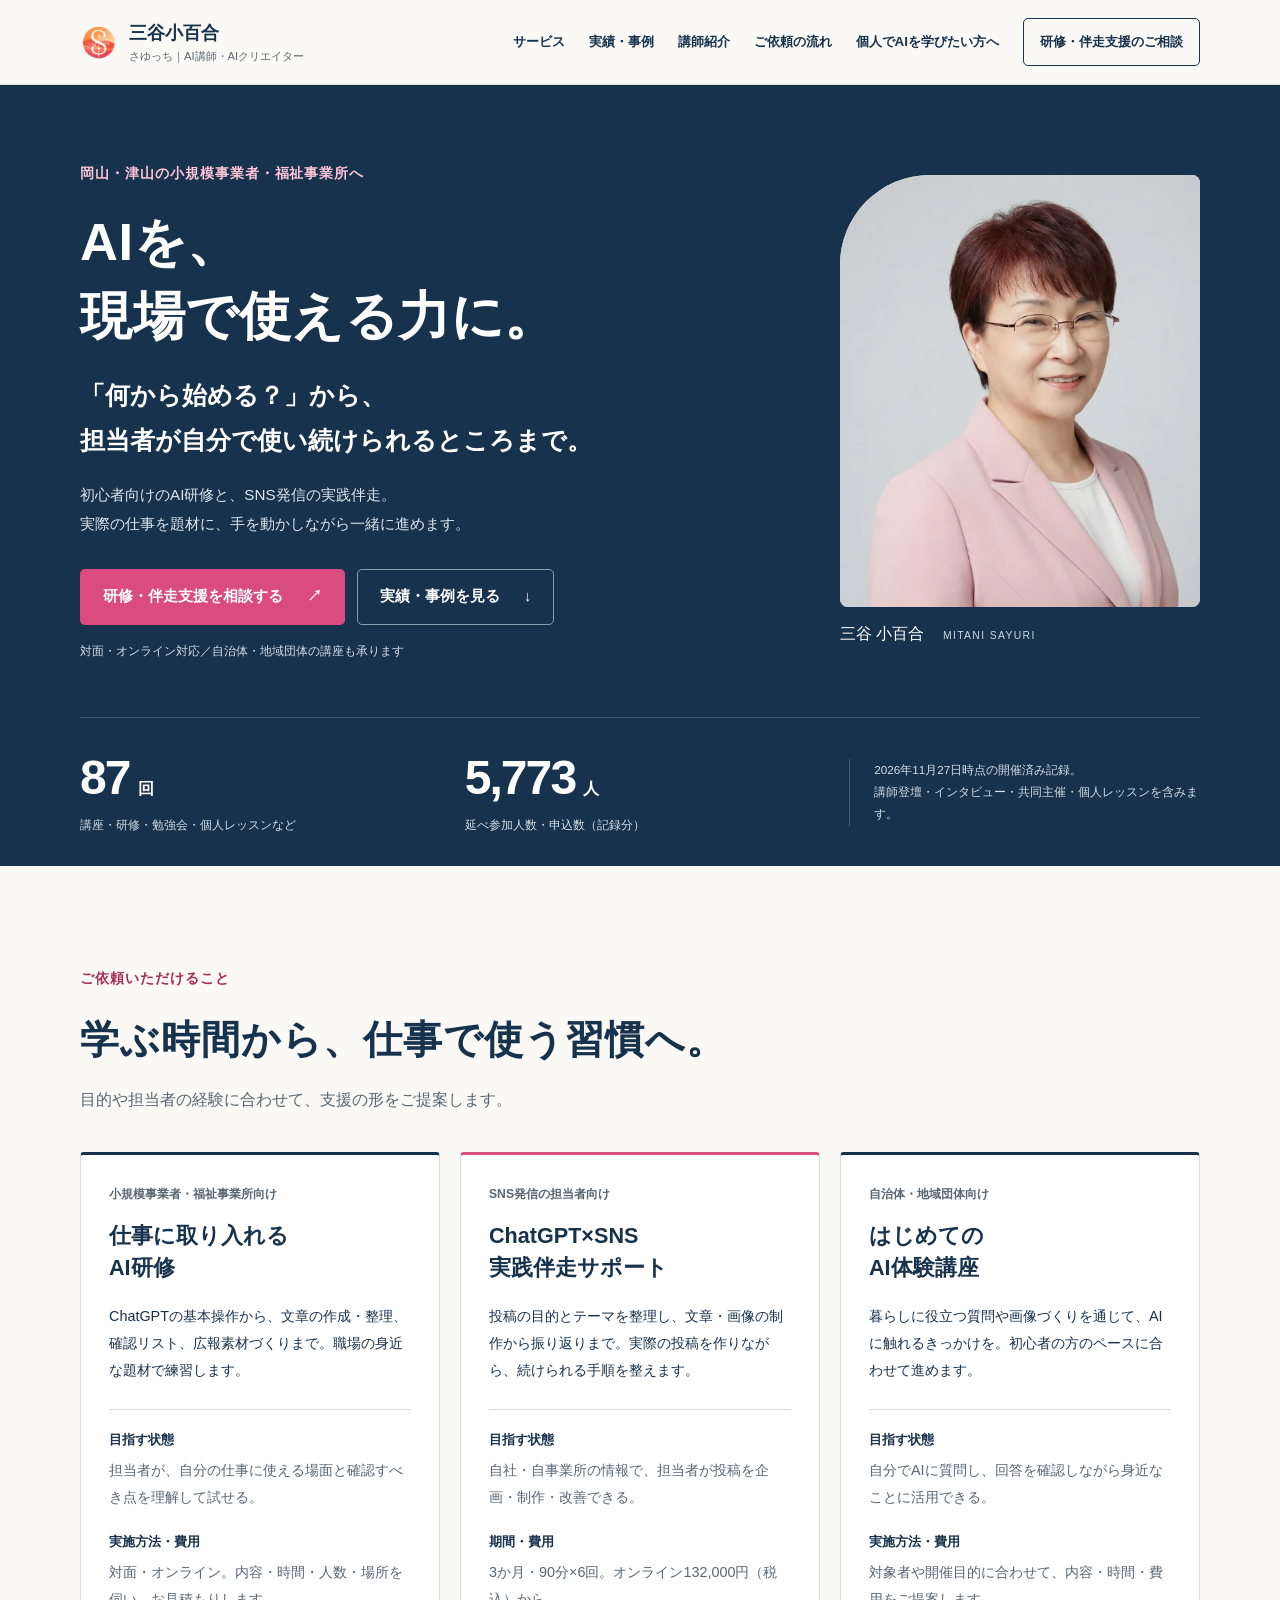
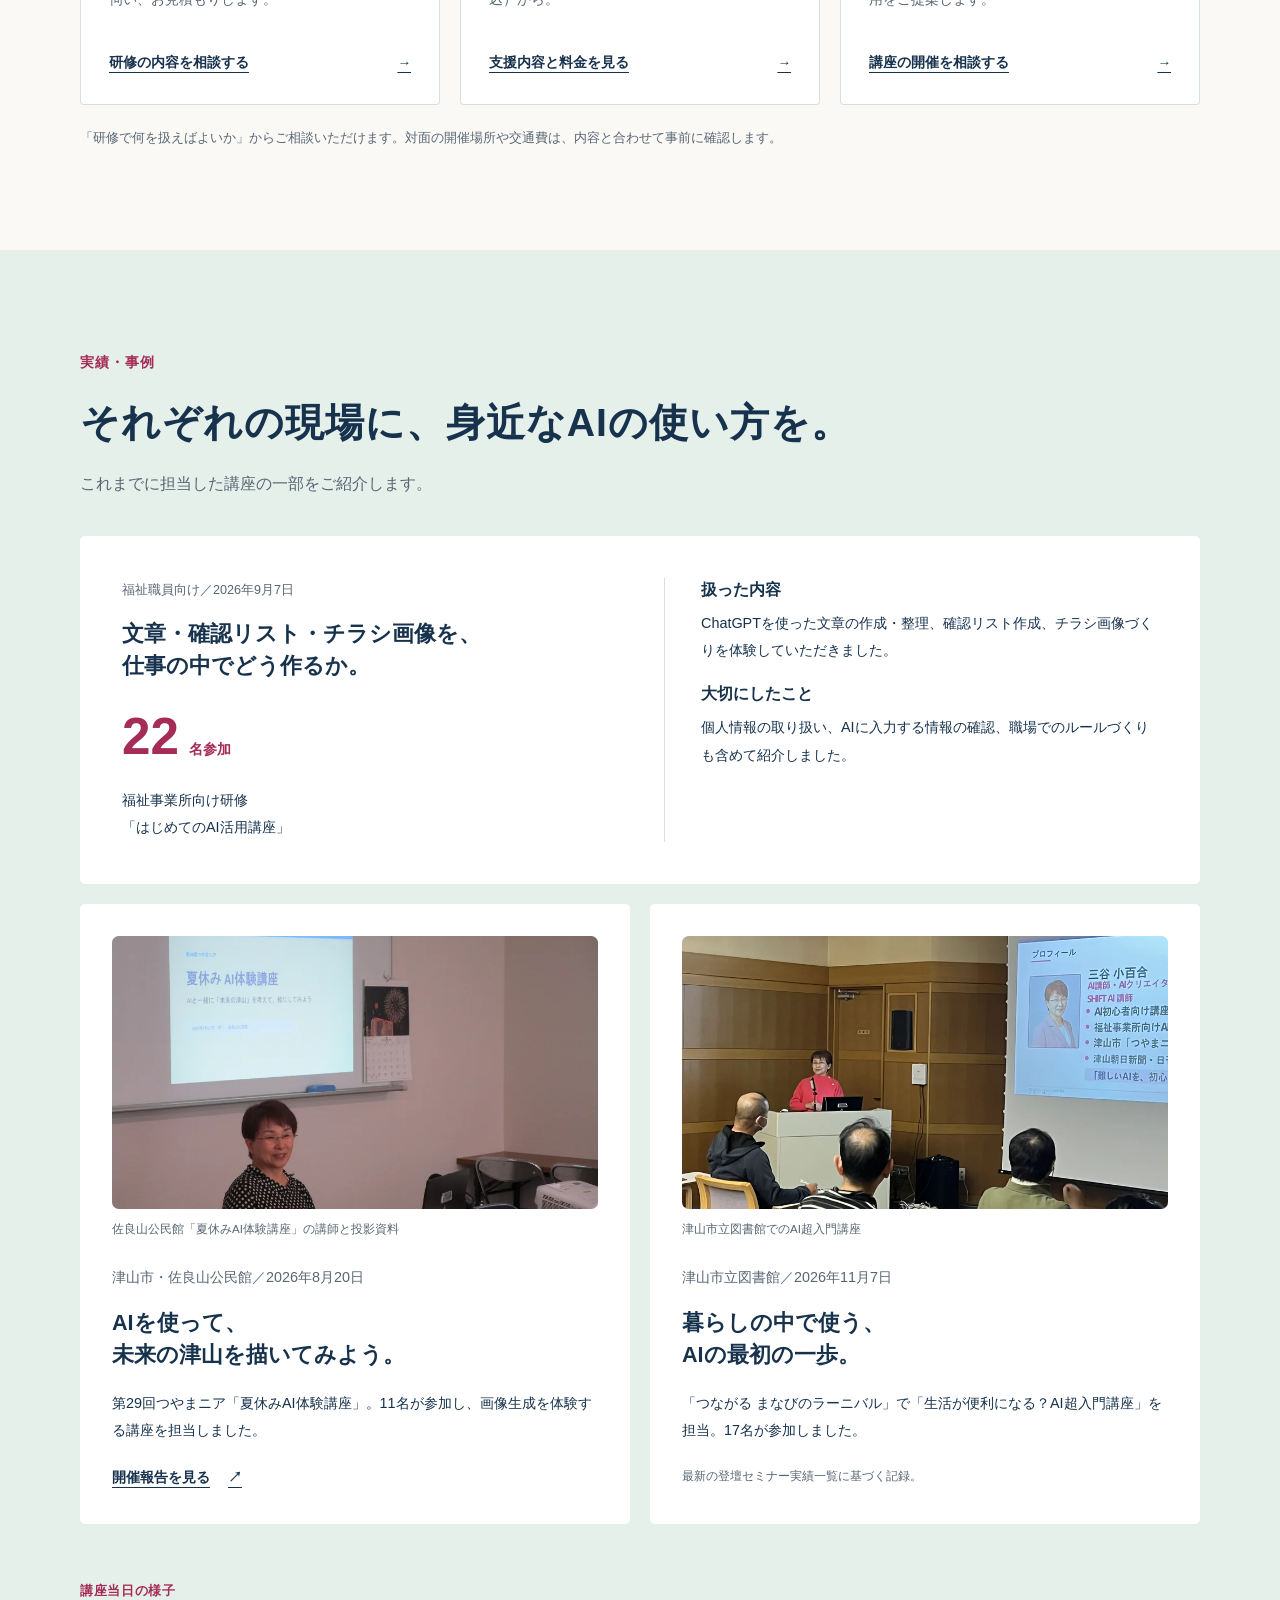
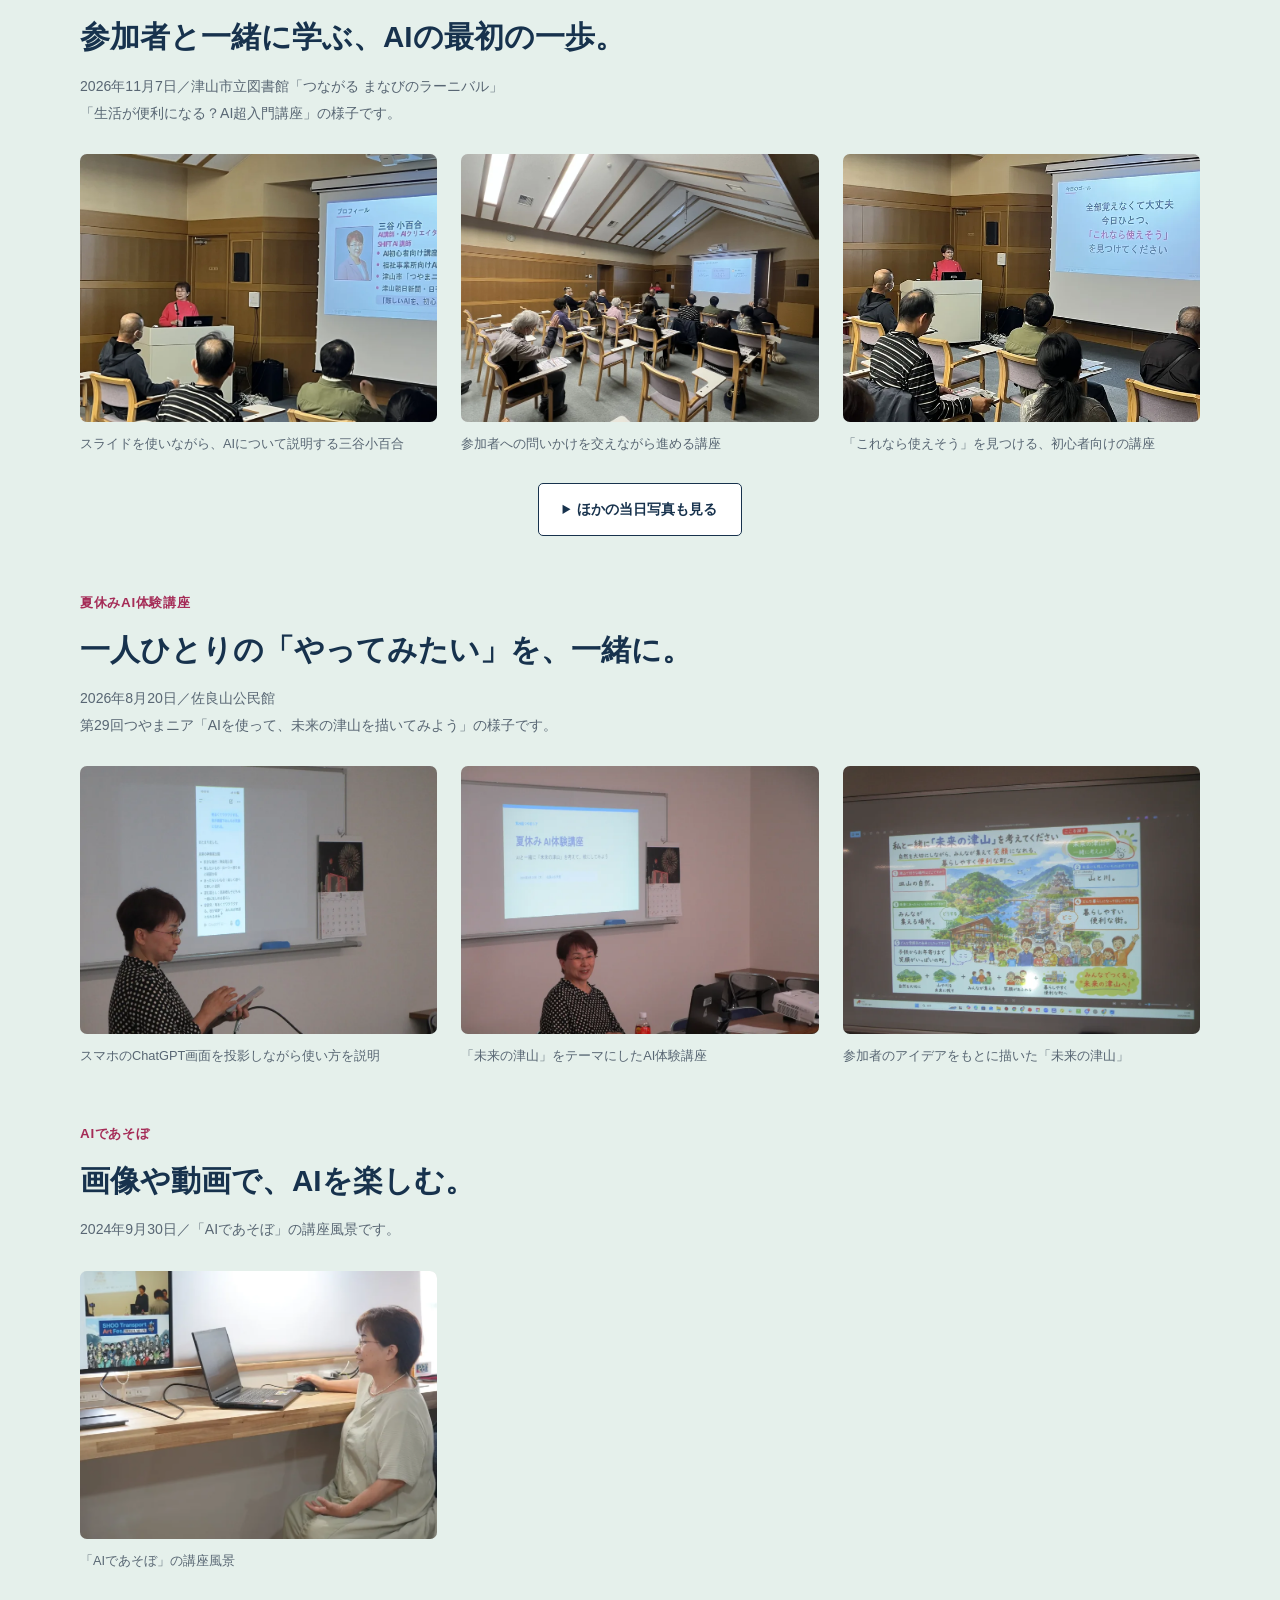
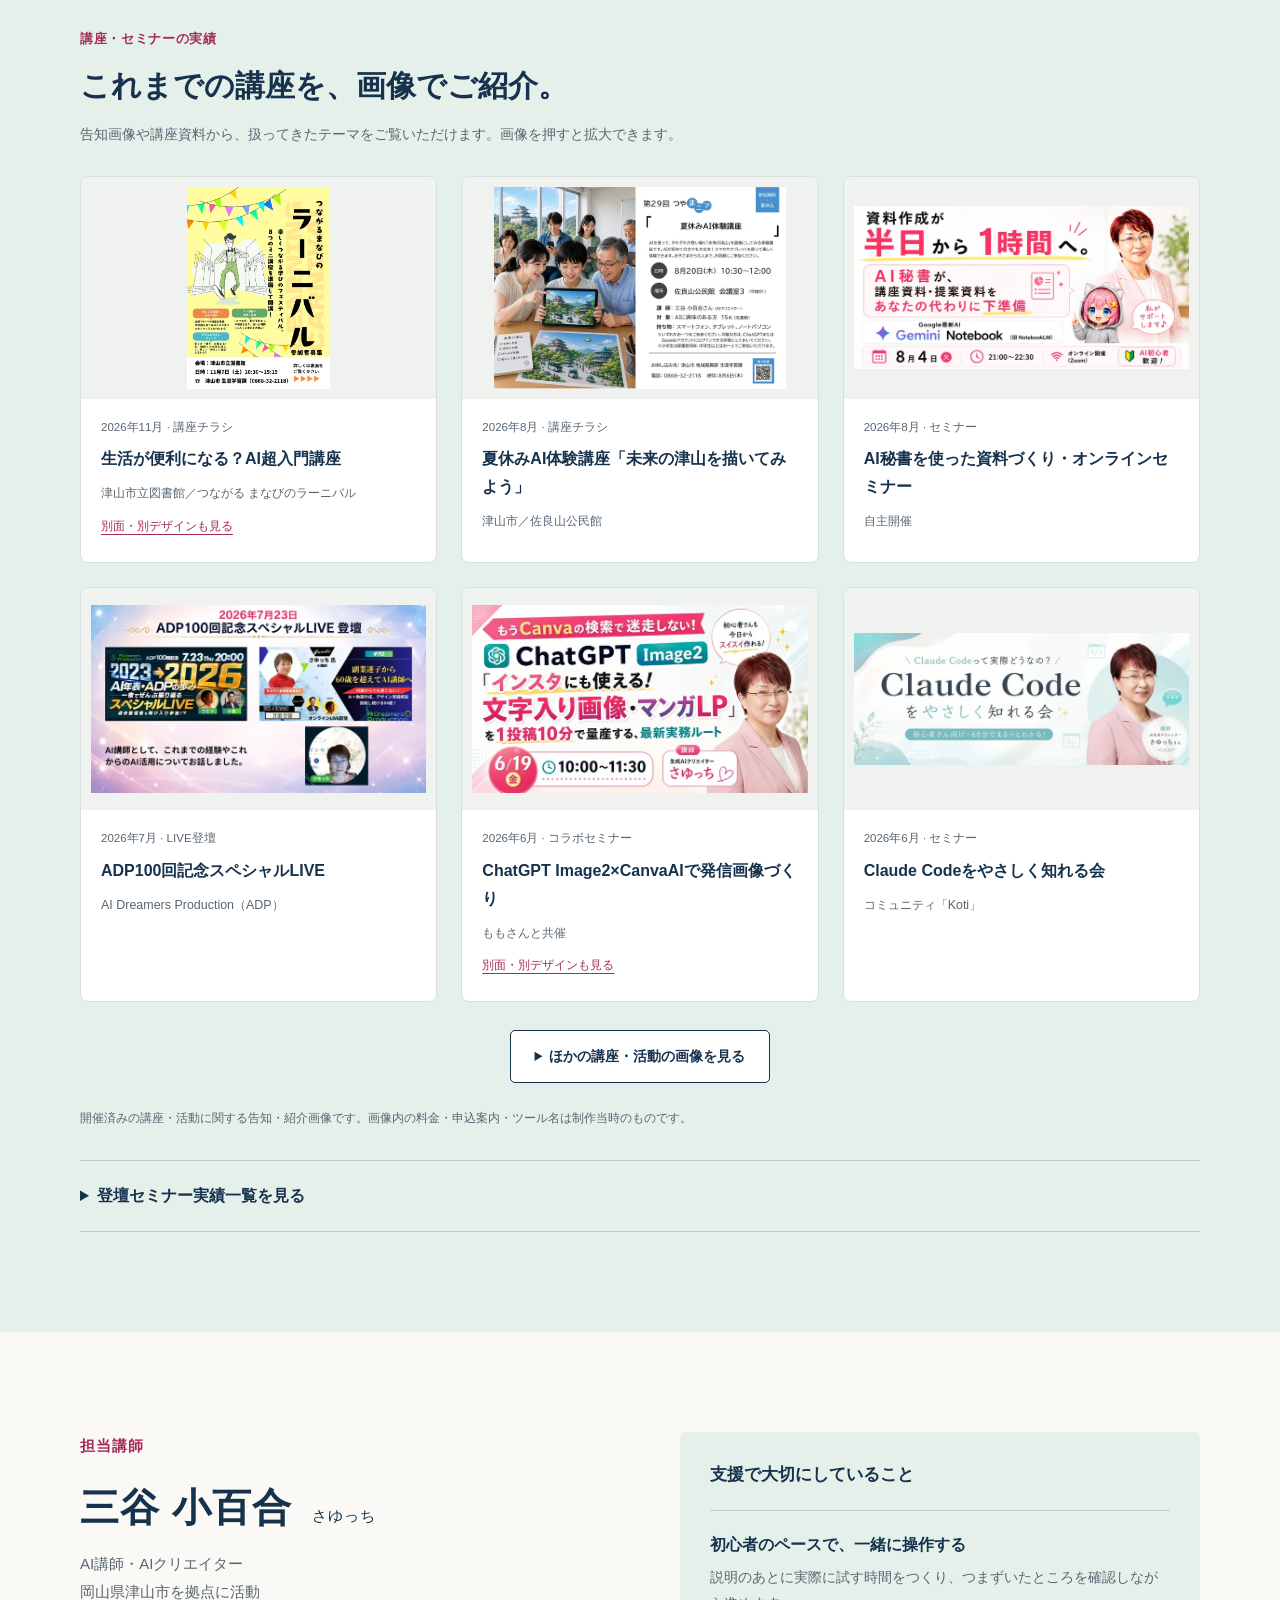
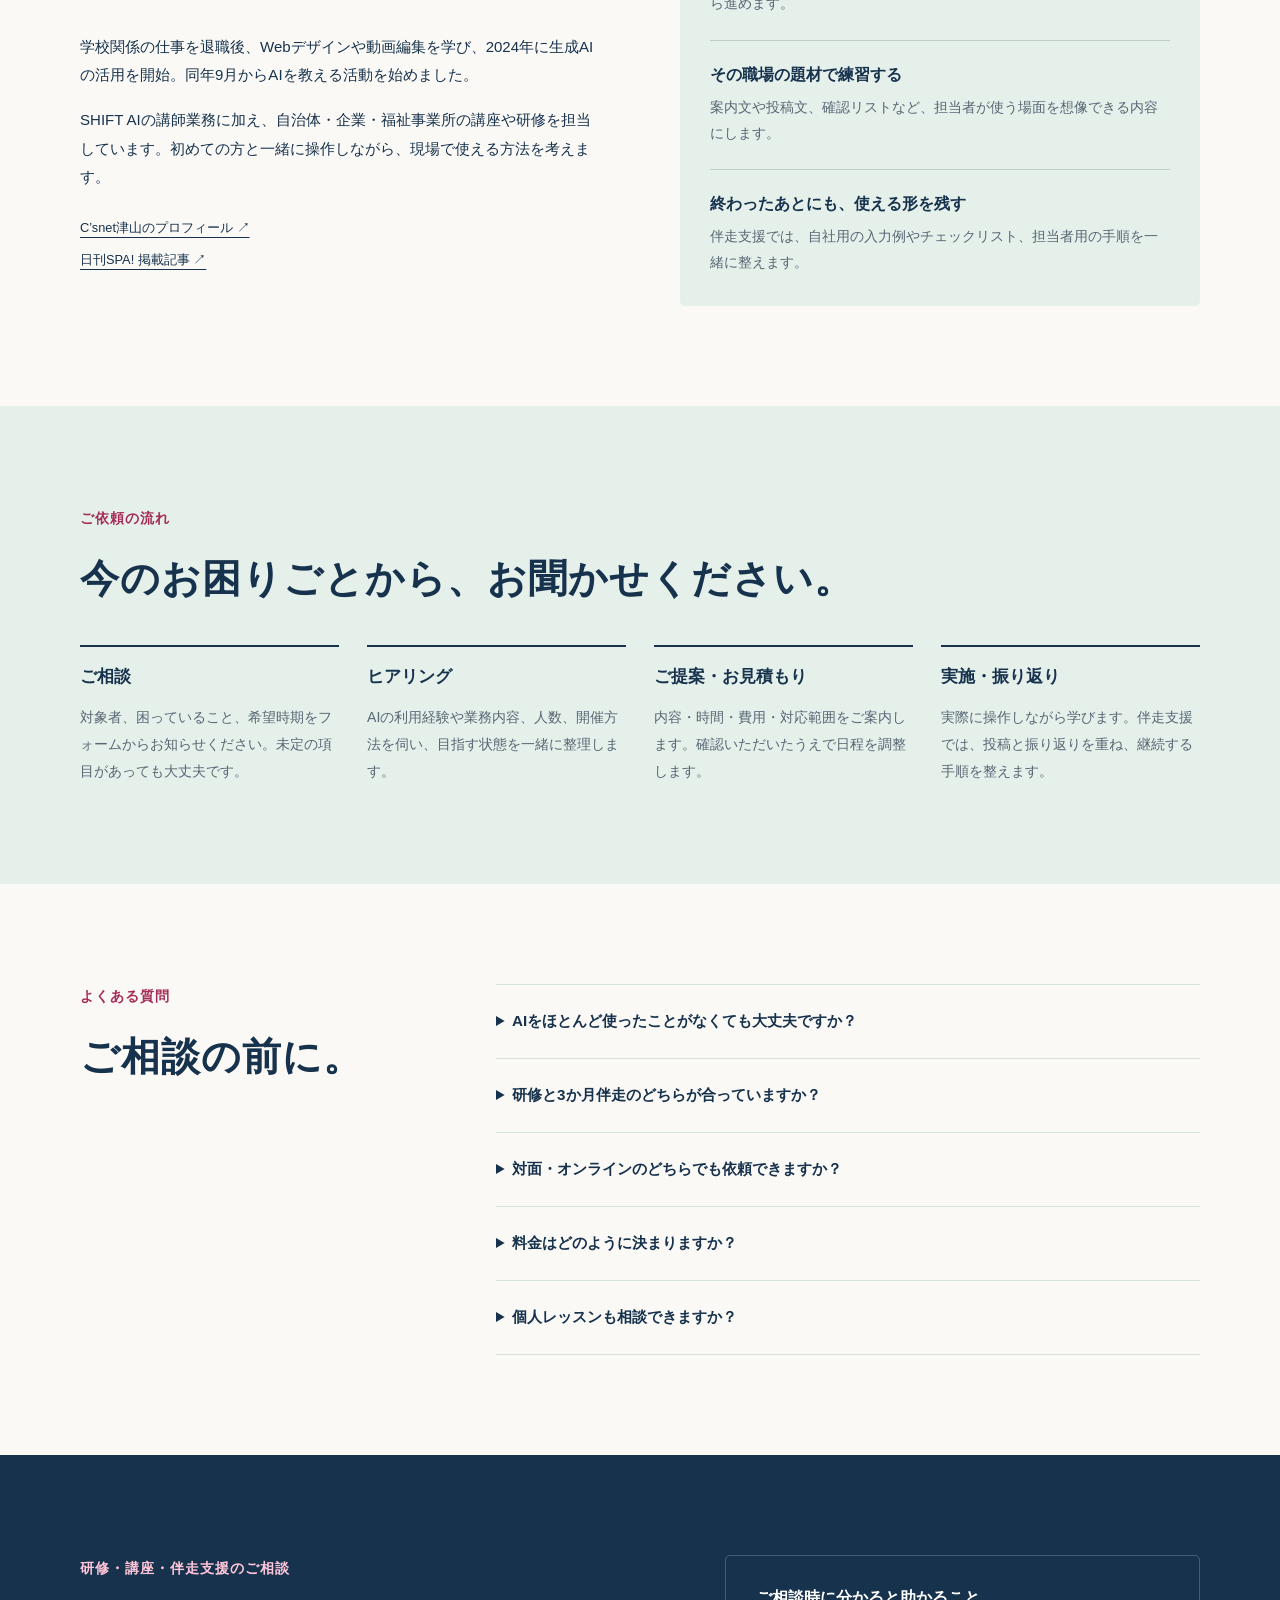
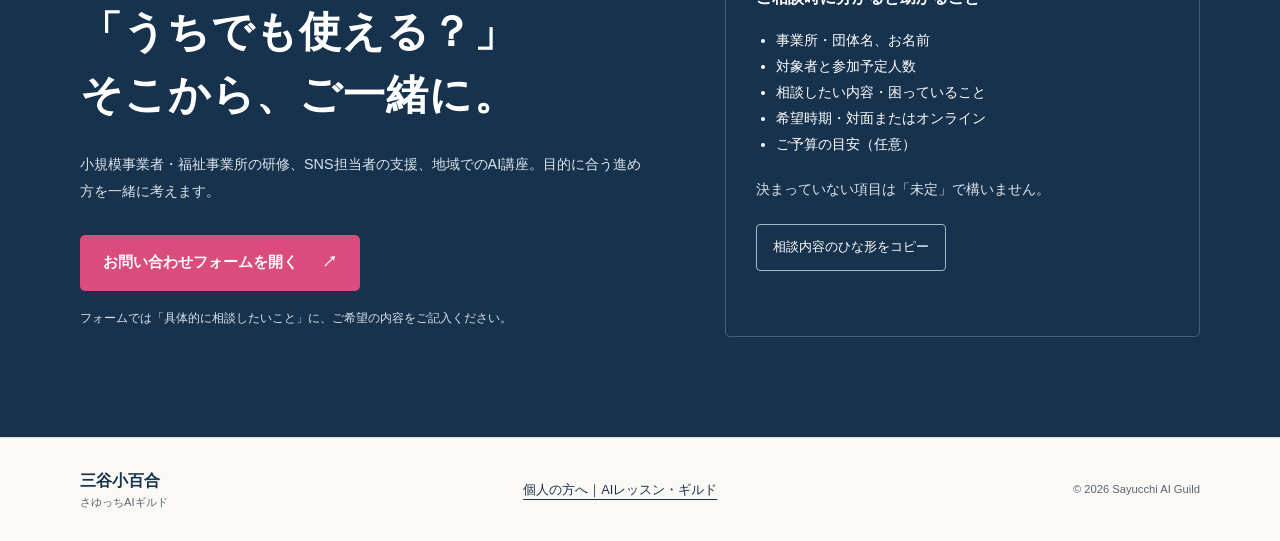
==== index.html @ ab046ddf "講座ギャラリーをスマホ画面の投影写真に差し替え" ====
<!doctype html>
<html lang="ja">
<head>
  <meta charset="utf-8">
  <meta name="viewport" content="width=device-width, initial-scale=1">
  <title>岡山・津山のAI研修・SNS伴走支援｜三谷小百合（さゆっち）</title>
  <meta name="description" content="小規模事業者・福祉事業所のAI活用を、初心者向け研修とSNS実践伴走でサポート。岡山県津山市のAI講師・三谷小百合。自治体・地域団体の講座もご相談ください。対面・オンライン対応。">
  <link rel="canonical" href="https://mitani-art.github.io/guild-lp/">
  <meta property="og:type" content="website">
  <meta property="og:locale" content="ja_JP">
  <meta property="og:title" content="AIを、現場で使える力に。｜三谷小百合">
  <meta property="og:description" content="岡山・津山から、小規模事業者・福祉事業所のAI研修とSNS実践伴走をサポート。">
  <meta property="og:url" content="https://mitani-art.github.io/guild-lp/">
  <meta property="og:image" content="https://i.postimg.cc/ZR9Zbpkw/2025_12_20_プロフィール写真.png">
  <link rel="icon" href="./assets/logo.webp">
  <link rel="stylesheet" href="./home.css">
  <script src="./home.js" defer></script>
  <link rel="stylesheet" href="./seminar-gallery.css">
  <script src="./seminar-gallery.js" defer></script>
</head>
<body>
<a class="skip-link" href="#main">本文へ移動</a>
<header class="site-header"><div class="wrap header-inner">
  <a class="brand" href="#top"><img src="./assets/logo.webp" width="38" height="38" alt=""><span>三谷小百合<small>さゆっち｜AI講師・AIクリエイター</small></span></a>
  <nav class="desktop-nav" aria-label="メインナビゲーション"><a href="#services">サービス</a><a href="#cases">実績・事例</a><a href="#profile">講師紹介</a><a href="#flow">ご依頼の流れ</a><a href="./personal/index.html">個人でAIを学びたい方へ</a><a class="nav-contact" href="#contact">研修・伴走支援のご相談</a></nav>
  <details class="mobile-nav"><summary>メニュー</summary><nav aria-label="モバイルナビゲーション"><a href="#services">サービス</a><a href="#cases">実績・事例</a><a href="#profile">講師紹介</a><a href="#flow">ご依頼の流れ</a><a href="#contact">研修・伴走支援のご相談</a><a href="./personal/index.html">個人でAIを学びたい方へ</a></nav></details>
</div></header>
<main id="main">
<section class="hero" id="top"><div class="wrap hero-grid">
  <div class="hero-copy"><p class="eyebrow">岡山・津山の小規模事業者・福祉事業所へ</p><h1>AIを、<br>現場で使える力に。</h1><p class="hero-lead">「何から始める？」から、<br>担当者が自分で使い続けられるところまで。</p><p class="hero-description">初心者向けのAI研修と、SNS発信の実践伴走。<br class="desktop-break">実際の仕事を題材に、手を動かしながら一緒に進めます。</p><div class="hero-actions"><a class="button primary" href="#contact">研修・伴走支援を相談する <span aria-hidden="true">↗</span></a><a class="button outline" href="#cases">実績・事例を見る <span aria-hidden="true">↓</span></a></div><p class="hero-location">対面・オンライン対応／自治体・地域団体の講座も承ります</p></div>
  <figure class="hero-portrait"><img src="./assets/sayucchi-profile.webp" width="500" height="600" fetchpriority="high" alt="AI講師・三谷小百合（さゆっち）のプロフィール写真"><figcaption>三谷 小百合 <span>MITANI SAYURI</span></figcaption></figure>
</div><div class="wrap evidence"><div><strong>87<span>回</span></strong><p>講座・研修・勉強会・個人レッスンなど</p></div><div><strong>5,773<span>人</span></strong><p>延べ参加人数・申込数（記録分）</p></div><p class="evidence-note">2026年11月27日時点の開催済み記録。<br>講師登壇・インタビュー・共同主催・個人レッスンを含みます。</p></div></section>

<section class="section" id="services"><div class="wrap"><div class="section-heading"><p class="eyebrow">ご依頼いただけること</p><h2>学ぶ時間から、<br class="mobile-break">仕事で使う習慣へ。</h2><p>目的や担当者の経験に合わせて、支援の形をご提案します。</p></div><div class="service-grid">
  <article class="service"><p class="service-audience">小規模事業者・福祉事業所向け</p><h3>仕事に取り入れる<br>AI研修</h3><p>ChatGPTの基本操作から、文章の作成・整理、確認リスト、広報素材づくりまで。職場の身近な題材で練習します。</p><dl><dt>目指す状態</dt><dd>担当者が、自分の仕事に使える場面と確認すべき点を理解して試せる。</dd><dt>実施方法・費用</dt><dd>対面・オンライン。内容・時間・人数・場所を伺い、お見積もりします。</dd></dl><a class="text-link" href="#contact">研修の内容を相談する <span aria-hidden="true">→</span></a></article>
  <article class="service featured"><p class="service-audience">SNS発信の担当者向け</p><h3>ChatGPT×SNS<br>実践伴走サポート</h3><p>投稿の目的とテーマを整理し、文章・画像の制作から振り返りまで。実際の投稿を作りながら、続けられる手順を整えます。</p><dl><dt>目指す状態</dt><dd>自社・自事業所の情報で、担当者が投稿を企画・制作・改善できる。</dd><dt>期間・費用</dt><dd>3か月・90分×6回。オンライン132,000円（税込）から。</dd></dl><a class="text-link" href="./business/index.html">支援内容と料金を見る <span aria-hidden="true">→</span></a></article>
  <article class="service"><p class="service-audience">自治体・地域団体向け</p><h3>はじめての<br>AI体験講座</h3><p>暮らしに役立つ質問や画像づくりを通じて、AIに触れるきっかけを。初心者の方のペースに合わせて進めます。</p><dl><dt>目指す状態</dt><dd>自分でAIに質問し、回答を確認しながら身近なことに活用できる。</dd><dt>実施方法・費用</dt><dd>対象者や開催目的に合わせて、内容・時間・費用をご提案します。</dd></dl><a class="text-link" href="#contact">講座の開催を相談する <span aria-hidden="true">→</span></a></article>
</div><p class="service-note">「研修で何を扱えばよいか」からご相談いただけます。対面の開催場所や交通費は、内容と合わせて事前に確認します。</p></div></section>

<section class="section tinted" id="cases"><div class="wrap"><div class="section-heading"><p class="eyebrow">実績・事例</p><h2>それぞれの現場に、<br class="mobile-break">身近なAIの使い方を。</h2><p>これまでに担当した講座の一部をご紹介します。</p></div>
  <article class="case case-main"><div class="case-title"><p class="case-meta">福祉職員向け／2026年9月7日</p><h3>文章・確認リスト・チラシ画像を、<br>仕事の中でどう作るか。</h3><p class="case-number">22<span>名参加</span></p><p>福祉事業所向け研修<br>「はじめてのAI活用講座」</p></div><div class="case-detail"><h4>扱った内容</h4><p>ChatGPTを使った文章の作成・整理、確認リスト作成、チラシ画像づくりを体験していただきました。</p><h4>大切にしたこと</h4><p>個人情報の取り扱い、AIに入力する情報の確認、職場でのルールづくりも含めて紹介しました。</p></div></article>
  <div class="case-grid"><article class="case"><figure class="event-photo"><a aria-label="夏休みAI体験講座の講師と投影資料の写真を拡大" class="event-photo-link" data-caption="2026年8月20日｜佐良山公民館「夏休みAI体験講座」の講師と投影資料" data-seminar-image="" href="./assets/events/20260820-8169.webp"><img alt="佐良山公民館「夏休みAI体験講座」の講師と投影資料" decoding="async" height="675" loading="lazy" src="./assets/events/20260820-8169-thumb.webp" width="900"/></a><figcaption>佐良山公民館「夏休みAI体験講座」の講師と投影資料</figcaption></figure><p class="case-meta">津山市・佐良山公民館／2026年8月20日</p><h3>AIを使って、<br/>未来の津山を描いてみよう。</h3><p>第29回つやまニア「夏休みAI体験講座」。11名が参加し、画像生成を体験する講座を担当しました。</p><a class="text-link" href="https://x.com/sayucchi35/status/2090363662162944113" rel="noopener noreferrer" target="_blank">開催報告を見る <span aria-hidden="true">↗</span></a></article><article class="case"><figure class="event-photo"><a aria-label="津山市立図書館でのAI超入門講座の写真を拡大" class="event-photo-link" data-caption="2026年11月7日｜津山市立図書館でのAI超入門講座" data-seminar-image="" href="./assets/events/20261107-8706.webp"><img alt="津山市立図書館でのAI超入門講座" decoding="async" height="675" loading="lazy" src="./assets/events/20261107-8706-thumb.webp" width="900"/></a><figcaption>津山市立図書館でのAI超入門講座</figcaption></figure><p class="case-meta">津山市立図書館／2026年11月7日</p><h3>暮らしの中で使う、<br/>AIの最初の一歩。</h3><p>「つながる まなびのラーニバル」で「生活が便利になる？AI超入門講座」を担当。17名が参加しました。</p><p class="case-source">最新の登壇セミナー実績一覧に基づく記録。</p></article></div>
  <section class="event-photos" id="event-photos" aria-labelledby="event-photos-title"><div class="seminar-heading"><p>講座当日の様子</p><h3 id="event-photos-title">参加者と一緒に学ぶ、AIの最初の一歩。</h3><p>2026年11月7日／津山市立図書館「つながる まなびのラーニバル」<br>「生活が便利になる？AI超入門講座」の様子です。</p></div><div class="event-photo-grid"><figure class="event-photo"><a class="event-photo-link" data-seminar-image href="./assets/events/20261107-8706.webp" data-caption="2026年11月7日｜スライドを使いながら、AIについて説明する三谷小百合" aria-label="スライドを使いながら、AIについて説明する三谷小百合の写真を拡大"><img src="./assets/events/20261107-8706-thumb.webp" width="900" height="675" alt="スライドを使いながら、AIについて説明する三谷小百合" loading="lazy" decoding="async"></a><figcaption>スライドを使いながら、AIについて説明する三谷小百合</figcaption></figure><figure class="event-photo"><a class="event-photo-link" data-seminar-image href="./assets/events/20261107-8708.webp" data-caption="2026年11月7日｜参加者への問いかけを交えながら進める講座" aria-label="参加者への問いかけを交えながら進める講座の写真を拡大"><img src="./assets/events/20261107-8708-thumb.webp" width="900" height="675" alt="参加者への問いかけを交えながら進める講座" loading="lazy" decoding="async"></a><figcaption>参加者への問いかけを交えながら進める講座</figcaption></figure><figure class="event-photo"><a class="event-photo-link" data-seminar-image href="./assets/events/20261107-8707.webp" data-caption="2026年11月7日｜「これなら使えそう」を見つける、初心者向けの講座" aria-label="「これなら使えそう」を見つける、初心者向けの講座の写真を拡大"><img src="./assets/events/20261107-8707-thumb.webp" width="675" height="900" alt="「これなら使えそう」を見つける、初心者向けの講座" loading="lazy" decoding="async"></a><figcaption>「これなら使えそう」を見つける、初心者向けの講座</figcaption></figure></div><details class="seminar-more event-photo-more"><summary>ほかの当日写真も見る</summary><div class="event-photo-grid"><figure class="event-photo"><a class="event-photo-link" data-seminar-image href="./assets/events/20261107-8705.webp" data-caption="2026年11月7日｜津山市立図書館での講座会場の様子" aria-label="津山市立図書館での講座会場の様子の写真を拡大"><img src="./assets/events/20261107-8705-thumb.webp" width="900" height="675" alt="津山市立図書館での講座会場の様子" loading="lazy" decoding="async"></a><figcaption>津山市立図書館での講座会場の様子</figcaption></figure><figure class="event-photo"><a class="event-photo-link" data-seminar-image href="./assets/events/20261107-8709.webp" data-caption="2026年11月7日｜AIに対する不安や個人情報の取り扱いを説明" aria-label="AIに対する不安や個人情報の取り扱いを説明の写真を拡大"><img src="./assets/events/20261107-8709-thumb.webp" width="675" height="900" alt="AIに対する不安や個人情報の取り扱いを説明" loading="lazy" decoding="async"></a><figcaption>AIに対する不安や個人情報の取り扱いを説明</figcaption></figure><figure class="event-photo"><a class="event-photo-link" data-seminar-image href="./assets/events/20261107-8710.webp" data-caption="2026年11月7日｜参加者と一緒に、AIの使い方と注意点を確認" aria-label="参加者と一緒に、AIの使い方と注意点を確認の写真を拡大"><img src="./assets/events/20261107-8710-thumb.webp" width="675" height="900" alt="参加者と一緒に、AIの使い方と注意点を確認" loading="lazy" decoding="async"></a><figcaption>参加者と一緒に、AIの使い方と注意点を確認</figcaption></figure></div></details></section>
<section class="event-photos" id="sarayama-photos" aria-labelledby="sarayama-photos-title"><div class="seminar-heading"><p>夏休みAI体験講座</p><h3 id="sarayama-photos-title">一人ひとりの「やってみたい」を、一緒に。</h3><p>2026年8月20日／佐良山公民館<br>第29回つやまニア「AIを使って、未来の津山を描いてみよう」の様子です。</p></div><div class="event-photo-grid"><figure class="event-photo"><a class="event-photo-link" data-seminar-image href="./assets/events/20260820-8184.webp" data-caption="2026年8月20日｜スマホのChatGPT画面を投影しながら使い方を説明" aria-label="スマホのChatGPT画面を投影しながら使い方を説明の写真を拡大"><img src="./assets/events/20260820-8184-thumb.webp" width="900" height="675" alt="スマホのChatGPT画面を投影しながら使い方を説明" loading="lazy" decoding="async"></a><figcaption>スマホのChatGPT画面を投影しながら使い方を説明</figcaption></figure><figure class="event-photo"><a class="event-photo-link" data-seminar-image href="./assets/events/20260820-8169.webp" data-caption="2026年8月20日｜「未来の津山」をテーマにしたAI体験講座" aria-label="「未来の津山」をテーマにしたAI体験講座の写真を拡大"><img src="./assets/events/20260820-8169-thumb.webp" width="900" height="675" alt="「未来の津山」をテーマにしたAI体験講座" loading="lazy" decoding="async"></a><figcaption>「未来の津山」をテーマにしたAI体験講座</figcaption></figure><figure class="event-photo"><a class="event-photo-link" data-seminar-image href="./assets/events/20260820-8215.webp" data-caption="2026年8月20日｜参加者のアイデアをもとに描いた「未来の津山」" aria-label="参加者のアイデアをもとに描いた「未来の津山」の写真を拡大"><img src="./assets/events/20260820-8215-thumb.webp" width="900" height="675" alt="参加者のアイデアをもとに描いた「未来の津山」" loading="lazy" decoding="async"></a><figcaption>参加者のアイデアをもとに描いた「未来の津山」</figcaption></figure></div></section>
<section class="event-photos" id="ai-asobo-photos" aria-labelledby="ai-asobo-title"><div class="seminar-heading"><p>AIであそぼ</p><h3 id="ai-asobo-title">画像や動画で、AIを楽しむ。</h3><p>2024年9月30日／「AIであそぼ」の講座風景です。</p></div><div class="event-photo-grid"><figure class="event-photo"><a class="event-photo-link" data-seminar-image href="./assets/events/20240930-ai-asobo.webp" data-caption="2024年9月30日｜AIであそぼ" aria-label="AIであそぼの写真を拡大"><img src="./assets/events/20240930-ai-asobo-thumb.webp" width="900" height="601" alt="パソコンとモニターを使って説明する「AIであそぼ」の講座風景" loading="lazy" decoding="async"></a><figcaption>「AIであそぼ」の講座風景</figcaption></figure></div></section>
<div class="seminar-archive" id="seminar-gallery"><div class="seminar-heading"><p>講座・セミナーの実績</p><h3>これまでの講座を、画像でご紹介。</h3><p>告知画像や講座資料から、扱ってきたテーマをご覧いただけます。画像を押すと拡大できます。</p></div><div class="seminar-grid"><article class="seminar-card"><a aria-label="生活が便利になる？AI超入門講座の画像を拡大" class="seminar-image" data-caption="2026年11月｜生活が便利になる？AI超入門講座" data-seminar-image="" href="./assets/seminars/seminar-01-1.webp"><img alt="生活が便利になる？AI超入門講座の告知・紹介画像" decoding="async" height="720" loading="lazy" src="./assets/seminars/seminar-01-1-thumb.webp" width="509"/></a><div class="seminar-info"><p class="seminar-date">2026年11月 · 講座チラシ</p><h4>生活が便利になる？AI超入門講座</h4><p class="seminar-org">津山市立図書館／つながる まなびのラーニバル</p><a class="seminar-alternate" data-caption="生活が便利になる？AI超入門講座／別面・別デザイン" data-seminar-image="" href="./assets/seminars/seminar-01-2.webp">別面・別デザインも見る</a></div></article><article class="seminar-card"><a aria-label="夏休みAI体験講座「未来の津山を描いてみよう」の画像を拡大" class="seminar-image" data-caption="2026年8月｜夏休みAI体験講座「未来の津山を描いてみよう」" data-seminar-image="" href="./assets/seminars/seminar-02-1.webp"><img alt="夏休みAI体験講座「未来の津山を描いてみよう」の告知・紹介画像" decoding="async" height="498" loading="lazy" src="./assets/seminars/seminar-02-1-thumb.webp" width="720"/></a><div class="seminar-info"><p class="seminar-date">2026年8月 · 講座チラシ</p><h4>夏休みAI体験講座「未来の津山を描いてみよう」</h4><p class="seminar-org">津山市／佐良山公民館</p></div></article><article class="seminar-card"><a aria-label="AI秘書を使った資料づくり・オンラインセミナーの画像を拡大" class="seminar-image" data-caption="2026年8月｜AI秘書を使った資料づくり・オンラインセミナー" data-seminar-image="" href="./assets/seminars/seminar-03-1.webp"><img alt="AI秘書を使った資料づくり・オンラインセミナーの告知・紹介画像" decoding="async" height="351" loading="lazy" src="./assets/seminars/seminar-03-1-thumb.webp" width="720"/></a><div class="seminar-info"><p class="seminar-date">2026年8月 · セミナー</p><h4>AI秘書を使った資料づくり・オンラインセミナー</h4><p class="seminar-org">自主開催</p></div></article><article class="seminar-card"><a aria-label="ADP100回記念スペシャルLIVEの画像を拡大" class="seminar-image" data-caption="2026年7月｜ADP100回記念スペシャルLIVE" data-seminar-image="" href="./assets/seminars/seminar-05-1.webp"><img alt="ADP100回記念スペシャルLIVEの告知・紹介画像" decoding="async" height="405" loading="lazy" src="./assets/seminars/seminar-05-1-thumb.webp" width="720"/></a><div class="seminar-info"><p class="seminar-date">2026年7月 · LIVE登壇</p><h4>ADP100回記念スペシャルLIVE</h4><p class="seminar-org">AI Dreamers Production（ADP）</p></div></article><article class="seminar-card"><a aria-label="ChatGPT Image2×CanvaAIで発信画像づくりの画像を拡大" class="seminar-image" data-caption="2026年6月｜ChatGPT Image2×CanvaAIで発信画像づくり" data-seminar-image="" href="./assets/seminars/seminar-07-1.webp"><img alt="ChatGPT Image2×CanvaAIで発信画像づくりの告知・紹介画像" decoding="async" height="405" loading="lazy" src="./assets/seminars/seminar-07-1-thumb.webp" width="720"/></a><div class="seminar-info"><p class="seminar-date">2026年6月 · コラボセミナー</p><h4>ChatGPT Image2×CanvaAIで発信画像づくり</h4><p class="seminar-org">ももさんと共催</p><a class="seminar-alternate" data-caption="ChatGPT Image2×CanvaAIで発信画像づくり／別面・別デザイン" data-seminar-image="" href="./assets/seminars/seminar-07-2.webp">別面・別デザインも見る</a></div></article><article class="seminar-card"><a aria-label="Claude Codeをやさしく知れる会の画像を拡大" class="seminar-image" data-caption="2026年6月｜Claude Codeをやさしく知れる会" data-seminar-image="" href="./assets/seminars/seminar-09-1.webp"><img alt="Claude Codeをやさしく知れる会の告知・紹介画像" decoding="async" height="284" loading="lazy" src="./assets/seminars/seminar-09-1-thumb.webp" width="720"/></a><div class="seminar-info"><p class="seminar-date">2026年6月 · セミナー</p><h4>Claude Codeをやさしく知れる会</h4><p class="seminar-org">コミュニティ「Koti」</p></div></article></div><details class="seminar-more"><summary>ほかの講座・活動の画像を見る</summary><div class="seminar-grid"><article class="seminar-card"><a aria-label="オリジナルフォトフレーム作りの画像を拡大" class="seminar-image" data-caption="2026年7月｜オリジナルフォトフレーム作り" data-seminar-image="" href="./assets/seminars/seminar-04-1.webp"><img alt="オリジナルフォトフレーム作りの告知・紹介画像" decoding="async" height="274" loading="lazy" src="./assets/seminars/seminar-04-1-thumb.webp" width="526"/></a><div class="seminar-info"><p class="seminar-date">2026年7月 · 地域活動</p><h4>オリジナルフォトフレーム作り</h4><p class="seminar-org">コスモス会／地域活動</p></div></article><article class="seminar-card"><a aria-label="写真のAIイラスト化を取り入れた交流活動の画像を拡大" class="seminar-image" data-caption="2026年7月｜写真のAIイラスト化を取り入れた交流活動" data-seminar-image="" href="./assets/seminars/seminar-06-1.webp"><img alt="写真のAIイラスト化を取り入れた交流活動の告知・紹介画像" decoding="async" height="405" loading="lazy" src="./assets/seminars/seminar-06-1-thumb.webp" width="720"/></a><div class="seminar-info"><p class="seminar-date">2026年7月 · 地域活動の紹介画像</p><h4>写真のAIイラスト化を取り入れた交流活動</h4><p class="seminar-org">コスモス会／地域活動</p></div></article><article class="seminar-card"><a aria-label="ゆるっと作業会岡山「Claudeを使ってみる初級編」の画像を拡大" class="seminar-image" data-caption="2026年6月｜ゆるっと作業会岡山「Claudeを使ってみる初級編」" data-seminar-image="" href="./assets/seminars/seminar-08-1.webp"><img alt="ゆるっと作業会岡山「Claudeを使ってみる初級編」の告知・紹介画像" decoding="async" height="405" loading="lazy" src="./assets/seminars/seminar-08-1-thumb.webp" width="720"/></a><div class="seminar-info"><p class="seminar-date">2026年6月 · 共同主催</p><h4>ゆるっと作業会岡山「Claudeを使ってみる初級編」</h4><p class="seminar-org">SHIFT AI</p></div></article><article class="seminar-card"><a aria-label="ゆるっと作業会岡山「AI・Canvaでバナー制作」の画像を拡大" class="seminar-image" data-caption="2026年5月｜ゆるっと作業会岡山「AI・Canvaでバナー制作」" data-seminar-image="" href="./assets/seminars/seminar-10-1.webp"><img alt="ゆるっと作業会岡山「AI・Canvaでバナー制作」の告知・紹介画像" decoding="async" height="405" loading="lazy" src="./assets/seminars/seminar-10-1-thumb.webp" width="720"/></a><div class="seminar-info"><p class="seminar-date">2026年5月 · 共同主催</p><h4>ゆるっと作業会岡山「AI・Canvaでバナー制作」</h4><p class="seminar-org">SHIFT AI</p></div></article><article class="seminar-card"><a aria-label="生成AIでバナーデザインの画像を拡大" class="seminar-image" data-caption="2026年5月｜生成AIでバナーデザイン" data-seminar-image="" href="./assets/seminars/seminar-11-1.webp"><img alt="生成AIでバナーデザインの告知・紹介画像" decoding="async" height="405" loading="lazy" src="./assets/seminars/seminar-11-1-thumb.webp" width="720"/></a><div class="seminar-info"><p class="seminar-date">2026年5月 · 講座</p><h4>生成AIでバナーデザイン</h4><p class="seminar-org">自主開催／Ho.kuru</p></div></article><article class="seminar-card"><a aria-label="実写映像のプロにAI動画制作をレクチャーの画像を拡大" class="seminar-image" data-caption="2026年5月｜実写映像のプロにAI動画制作をレクチャー" data-seminar-image="" href="./assets/seminars/seminar-12-1.webp"><img alt="実写映像のプロにAI動画制作をレクチャーの告知・紹介画像" decoding="async" height="261" loading="lazy" src="./assets/seminars/seminar-12-1-thumb.webp" width="500"/></a><div class="seminar-info"><p class="seminar-date">2026年5月 · レクチャー紹介用イメージ</p><h4>実写映像のプロにAI動画制作をレクチャー</h4><p class="seminar-org">個別レクチャー</p></div></article><article class="seminar-card"><a aria-label="AIでつくる！30秒ミュージックビデオ体験会の画像を拡大" class="seminar-image" data-caption="2026年3月｜AIでつくる！30秒ミュージックビデオ体験会" data-seminar-image="" href="./assets/seminars/seminar-13-1.webp"><img alt="AIでつくる！30秒ミュージックビデオ体験会の告知・紹介画像" decoding="async" height="720" loading="lazy" src="./assets/seminars/seminar-13-1-thumb.webp" width="509"/></a><div class="seminar-info"><p class="seminar-date">2026年3月 · 体験会</p><h4>AIでつくる！30秒ミュージックビデオ体験会</h4><p class="seminar-org">自主開催／ひとやね</p></div></article><article class="seminar-card"><a aria-label="無料のAIを使ってキャラが動く音あり動画を作ろうの画像を拡大" class="seminar-image" data-caption="2026年2月｜無料のAIを使ってキャラが動く音あり動画を作ろう" data-seminar-image="" href="./assets/seminars/seminar-14-1.webp"><img alt="無料のAIを使ってキャラが動く音あり動画を作ろうの告知・紹介画像" decoding="async" height="383" loading="lazy" src="./assets/seminars/seminar-14-1-thumb.webp" width="680"/></a><div class="seminar-info"><p class="seminar-date">2026年2月 · ウェビナー</p><h4>無料のAIを使ってキャラが動く音あり動画を作ろう</h4><p class="seminar-org">SHIFT AI</p></div></article><article class="seminar-card"><a aria-label="絵が描けなくてもアニメは作れる！AI動画生成体験会の画像を拡大" class="seminar-image" data-caption="2026年2月｜絵が描けなくてもアニメは作れる！AI動画生成体験会" data-seminar-image="" href="./assets/seminars/seminar-15-1.webp"><img alt="絵が描けなくてもアニメは作れる！AI動画生成体験会の告知・紹介画像" decoding="async" height="720" loading="lazy" src="./assets/seminars/seminar-15-1-thumb.webp" width="509"/></a><div class="seminar-info"><p class="seminar-date">2026年2月 · 体験会</p><h4>絵が描けなくてもアニメは作れる！AI動画生成体験会</h4><p class="seminar-org">自主開催／ひとやね</p></div></article><article class="seminar-card"><a aria-label="センス0から30分で 企画・デザイン爆速作成術の画像を拡大" class="seminar-image" data-caption="2026年1月｜センス0から30分で 企画・デザイン爆速作成術" data-seminar-image="" href="./assets/seminars/seminar-16-1.webp"><img alt="センス0から30分で 企画・デザイン爆速作成術の告知・紹介画像" decoding="async" height="405" loading="lazy" src="./assets/seminars/seminar-16-1-thumb.webp" width="720"/></a><div class="seminar-info"><p class="seminar-date">2026年1月 · ウェビナー</p><h4>センス0から30分で 企画・デザイン爆速作成術</h4><p class="seminar-org">SHIFT AI</p></div></article><article class="seminar-card"><a aria-label="AnimonAI 案件獲得を目指す実践ウェビナーの画像を拡大" class="seminar-image" data-caption="2026年1月｜AnimonAI 案件獲得を目指す実践ウェビナー" data-seminar-image="" href="./assets/seminars/seminar-17-1.webp"><img alt="AnimonAI 案件獲得を目指す実践ウェビナーの告知・紹介画像" decoding="async" height="405" loading="lazy" src="./assets/seminars/seminar-17-1-thumb.webp" width="720"/></a><div class="seminar-info"><p class="seminar-date">2026年1月 · ウェビナー</p><h4>AnimonAI 案件獲得を目指す実践ウェビナー</h4><p class="seminar-org">SHIFT AI</p></div></article><article class="seminar-card"><a aria-label="Vrewで案件獲得を実現！完全実践ワークショップの画像を拡大" class="seminar-image" data-caption="2025年12月｜Vrewで案件獲得を実現！完全実践ワークショップ" data-seminar-image="" href="./assets/seminars/seminar-18-1.webp"><img alt="Vrewで案件獲得を実現！完全実践ワークショップの告知・紹介画像" decoding="async" height="405" loading="lazy" src="./assets/seminars/seminar-18-1-thumb.webp" width="720"/></a><div class="seminar-info"><p class="seminar-date">2025年12月 · ウェビナー</p><h4>Vrewで案件獲得を実現！完全実践ワークショップ</h4><p class="seminar-org">SHIFT AI</p></div></article><article class="seminar-card"><a aria-label="AIスタートダッシュ実践会の画像を拡大" class="seminar-image" data-caption="2025年11月｜AIスタートダッシュ実践会" data-seminar-image="" href="./assets/seminars/seminar-19-1.webp"><img alt="AIスタートダッシュ実践会の告知・紹介画像" decoding="async" height="405" loading="lazy" src="./assets/seminars/seminar-19-1-thumb.webp" width="720"/></a><div class="seminar-info"><p class="seminar-date">2025年11月 · ウェビナー</p><h4>AIスタートダッシュ実践会</h4><p class="seminar-org">SHIFT AI</p></div></article><article class="seminar-card"><a aria-label="成長のヒントはここに！成果への秘訣 大暴露セミナーの画像を拡大" class="seminar-image" data-caption="2025年10月｜成長のヒントはここに！成果への秘訣 大暴露セミナー" data-seminar-image="" href="./assets/seminars/seminar-20-1.webp"><img alt="成長のヒントはここに！成果への秘訣 大暴露セミナーの告知・紹介画像" decoding="async" height="405" loading="lazy" src="./assets/seminars/seminar-20-1-thumb.webp" width="720"/></a><div class="seminar-info"><p class="seminar-date">2025年10月 · インタビュー登壇</p><h4>成長のヒントはここに！成果への秘訣 大暴露セミナー</h4><p class="seminar-org">SHIFT AI</p></div></article><article class="seminar-card"><a aria-label="副業につながるVrew活用術の画像を拡大" class="seminar-image" data-caption="2025年10月｜副業につながるVrew活用術" data-seminar-image="" href="./assets/seminars/seminar-21-1.webp"><img alt="副業につながるVrew活用術の告知・紹介画像" decoding="async" height="405" loading="lazy" src="./assets/seminars/seminar-21-1-thumb.webp" width="720"/></a><div class="seminar-info"><p class="seminar-date">2025年10月 · ウェビナー</p><h4>副業につながるVrew活用術</h4><p class="seminar-org">SHIFT AI</p></div></article><article class="seminar-card"><a aria-label="ゆるっと作業会 岡山の画像を拡大" class="seminar-image" data-caption="2025年9月｜ゆるっと作業会 岡山" data-seminar-image="" href="./assets/seminars/seminar-22-1.webp"><img alt="ゆるっと作業会 岡山の告知・紹介画像" decoding="async" height="405" loading="lazy" src="./assets/seminars/seminar-22-1-thumb.webp" width="720"/></a><div class="seminar-info"><p class="seminar-date">2025年9月 · 共同主催</p><h4>ゆるっと作業会 岡山</h4><p class="seminar-org">SHIFT AI</p></div></article><article class="seminar-card"><a aria-label="静止画が動き出す魔法を体験！AI動画生成の画像を拡大" class="seminar-image" data-caption="2025年7月｜静止画が動き出す魔法を体験！AI動画生成" data-seminar-image="" href="./assets/seminars/seminar-23-1.webp"><img alt="静止画が動き出す魔法を体験！AI動画生成の告知・紹介画像" decoding="async" height="405" loading="lazy" src="./assets/seminars/seminar-23-1-thumb.webp" width="720"/></a><div class="seminar-info"><p class="seminar-date">2025年7月 · 実践講座</p><h4>静止画が動き出す魔法を体験！AI動画生成</h4><p class="seminar-org">能動動画雑談会</p></div></article><article class="seminar-card"><a aria-label="超カンタン！Vrewで動画編集デビューの画像を拡大" class="seminar-image" data-caption="2025年7月｜超カンタン！Vrewで動画編集デビュー" data-seminar-image="" href="./assets/seminars/seminar-24-1.webp"><img alt="超カンタン！Vrewで動画編集デビューの告知・紹介画像" decoding="async" height="405" loading="lazy" src="./assets/seminars/seminar-24-1-thumb.webp" width="720"/></a><div class="seminar-info"><p class="seminar-date">2025年7月 · ウェビナー</p><h4>超カンタン！Vrewで動画編集デビュー</h4><p class="seminar-org">SHIFT AI</p></div></article><article class="seminar-card"><a aria-label="プロンプトだけで画像が生まれる世界の画像を拡大" class="seminar-image" data-caption="2025年6月｜プロンプトだけで画像が生まれる世界" data-seminar-image="" href="./assets/seminars/seminar-25-1.webp"><img alt="プロンプトだけで画像が生まれる世界の告知・紹介画像" decoding="async" height="377" loading="lazy" src="./assets/seminars/seminar-25-1-thumb.webp" width="720"/></a><div class="seminar-info"><p class="seminar-date">2025年6月 · 画像生成講座</p><h4>プロンプトだけで画像が生まれる世界</h4><p class="seminar-org">コミュニティ「Koti」</p></div></article><article class="seminar-card"><a aria-label="ChatGPT強化オンライン合宿の画像を拡大" class="seminar-image" data-caption="2025年6月｜ChatGPT強化オンライン合宿" data-seminar-image="" href="./assets/seminars/seminar-26-1.webp"><img alt="ChatGPT強化オンライン合宿の告知・紹介画像" decoding="async" height="405" loading="lazy" src="./assets/seminars/seminar-26-1-thumb.webp" width="720"/></a><div class="seminar-info"><p class="seminar-date">2025年6月 · オンライン合宿</p><h4>ChatGPT強化オンライン合宿</h4><p class="seminar-org">SHIFT AI</p></div></article><article class="seminar-card"><a aria-label="シニア世代の挑戦！さゆっちさんのリアルの画像を拡大" class="seminar-image" data-caption="2025年5月｜シニア世代の挑戦！さゆっちさんのリアル" data-seminar-image="" href="./assets/seminars/seminar-27-1.webp"><img alt="シニア世代の挑戦！さゆっちさんのリアルの告知・紹介画像" decoding="async" height="405" loading="lazy" src="./assets/seminars/seminar-27-1-thumb.webp" width="720"/></a><div class="seminar-info"><p class="seminar-date">2025年5月 · 実績者インタビュー</p><h4>シニア世代の挑戦！さゆっちさんのリアル</h4><p class="seminar-org">SHIFT AI</p></div></article><article class="seminar-card"><a aria-label="無課金のその先へ！レベルアップウェビナーの画像を拡大" class="seminar-image" data-caption="2025年5月｜無課金のその先へ！レベルアップウェビナー" data-seminar-image="" href="./assets/seminars/seminar-28-1.webp"><img alt="無課金のその先へ！レベルアップウェビナーの告知・紹介画像" decoding="async" height="405" loading="lazy" src="./assets/seminars/seminar-28-1-thumb.webp" width="720"/></a><div class="seminar-info"><p class="seminar-date">2025年5月 · ウェビナー</p><h4>無課金のその先へ！レベルアップウェビナー</h4><p class="seminar-org">SHIFT AI</p></div></article><article class="seminar-card"><a aria-label="画像生成集中講座 Day2／ChatGPT・DALL·E 3基礎の画像を拡大" class="seminar-image" data-caption="2025年4月｜画像生成集中講座 Day2／ChatGPT・DALL·E 3基礎" data-seminar-image="" href="./assets/seminars/seminar-29-1.webp"><img alt="画像生成集中講座 Day2／ChatGPT・DALL·E 3基礎の告知・紹介画像" decoding="async" height="405" loading="lazy" src="./assets/seminars/seminar-29-1-thumb.webp" width="720"/></a><div class="seminar-info"><p class="seminar-date">2025年4月 · ウェビナー</p><h4>画像生成集中講座 Day2／ChatGPT・DALL·E 3基礎</h4><p class="seminar-org">SHIFT AI</p></div></article><article class="seminar-card"><a aria-label="ChatGPT強化オンライン合宿の画像を拡大" class="seminar-image" data-caption="2025年4月｜ChatGPT強化オンライン合宿" data-seminar-image="" href="./assets/seminars/seminar-30-1.webp"><img alt="ChatGPT強化オンライン合宿の告知・紹介画像" decoding="async" height="405" loading="lazy" src="./assets/seminars/seminar-30-1-thumb.webp" width="720"/></a><div class="seminar-info"><p class="seminar-date">2025年4月 · オンライン合宿</p><h4>ChatGPT強化オンライン合宿</h4><p class="seminar-org">SHIFT AI</p></div></article><article class="seminar-card"><a aria-label="副業迷子から60歳を超えてAI講師への画像を拡大" class="seminar-image" data-caption="2025年4月｜副業迷子から60歳を超えてAI講師へ" data-seminar-image="" href="./assets/seminars/seminar-31-1.webp"><img alt="副業迷子から60歳を超えてAI講師への告知・紹介画像" decoding="async" height="353" loading="lazy" src="./assets/seminars/seminar-31-1-thumb.webp" width="720"/></a><div class="seminar-info"><p class="seminar-date">2025年4月 · セミナー</p><h4>副業迷子から60歳を超えてAI講師へ</h4><p class="seminar-org">AI Dreamers Production（ADP）</p></div></article><article class="seminar-card"><a aria-label="5分でわかる！AI活用セミナーの画像を拡大" class="seminar-image" data-caption="2024年12月｜5分でわかる！AI活用セミナー" data-seminar-image="" href="./assets/seminars/seminar-32-1.webp"><img alt="5分でわかる！AI活用セミナーの告知・紹介画像" decoding="async" height="352" loading="lazy" src="./assets/seminars/seminar-32-1-thumb.webp" width="720"/></a><div class="seminar-info"><p class="seminar-date">2024年12月 · オンラインセミナー</p><h4>5分でわかる！AI活用セミナー</h4><p class="seminar-org">自主開催</p></div></article><article class="seminar-card"><a aria-label="AIであそぼ／AIツールを使ったスライド資料作成の画像を拡大" class="seminar-image" data-caption="2024年12月｜AIであそぼ／AIツールを使ったスライド資料作成" data-seminar-image="" href="./assets/seminars/seminar-33-1.webp"><img alt="AIであそぼ／AIツールを使ったスライド資料作成の告知・紹介画像" decoding="async" height="405" loading="lazy" src="./assets/seminars/seminar-33-1-thumb.webp" width="720"/></a><div class="seminar-info"><p class="seminar-date">2024年12月 · 講座資料</p><h4>AIであそぼ／AIツールを使ったスライド資料作成</h4><p class="seminar-org">うのベース</p></div></article><article class="seminar-card"><a aria-label="AIであそぼ（画像・動画編）の画像を拡大" class="seminar-image" data-caption="2024年9月｜AIであそぼ（画像・動画編）" data-seminar-image="" href="./assets/seminars/seminar-34-1.webp"><img alt="AIであそぼ（画像・動画編）の告知・紹介画像" decoding="async" height="405" loading="lazy" src="./assets/seminars/seminar-34-1-thumb.webp" width="720"/></a><div class="seminar-info"><p class="seminar-date">2024年9月 · 講座資料</p><h4>AIであそぼ（画像・動画編）</h4><p class="seminar-org">うのベース</p></div></article><article class="seminar-card"><a aria-label="60代からでもできた！AI×デザインで在宅ワークの画像を拡大" class="seminar-image" data-caption="6月23日配信｜60代からでもできた！AI×デザインで在宅ワーク" data-seminar-image="" href="./assets/seminars/seminar-35-1.webp"><img alt="60代からでもできた！AI×デザインで在宅ワークの告知・紹介画像" decoding="async" height="480" loading="lazy" src="./assets/seminars/seminar-35-1-thumb.webp" width="720"/></a><div class="seminar-info"><p class="seminar-date">6月23日配信 · インタビュー</p><h4>60代からでもできた！AI×デザインで在宅ワーク</h4><p class="seminar-org">フリーランスの学校／Voicy</p></div></article></div></details><p class="seminar-note">開催済みの講座・活動に関する告知・紹介画像です。画像内の料金・申込案内・ツール名は制作当時のものです。</p></div><dialog class="seminar-dialog" aria-labelledby="seminar-dialog-caption"><div class="seminar-dialog-toolbar"><p id="seminar-dialog-caption"></p><button type="button" class="seminar-close" aria-label="拡大画像を閉じる">閉じる ×</button></div><div class="seminar-dialog-body"><img alt=""></div></dialog>
<details class="history"><summary>登壇セミナー実績一覧を見る</summary><p class="small">2026年11月27日更新。開催済み87回。公開LIVE、インタビュー、共同主催、個人レッスンを含みます。</p><div class="table-scroll"><table><caption>開催済みの記録（誌面掲載を含む）</caption><thead><tr><th scope="col">開催時期</th><th scope="col">講座・活動名</th><th scope="col">主催・団体</th><th scope="col">開催区分</th><th scope="col">回数</th></tr></thead><tbody><tr><td>2024/6/23</td><td>60代からでもできた！AI×デザインで在宅ワークを実現するロールモデル</td><td>フリーランスの学校</td><td>インタビューを受けた</td><td>1</td></tr><tr><td>2024年7月13日</td><td>経験談講演（アートで地域づくり実践講座）</td><td>岡山県</td><td>県主催事業への登壇</td><td>1</td></tr><tr><td>2024年9月・12月</td><td>AI講座（AI初心者向け）</td><td>うのベース</td><td>依頼を受けての登壇</td><td>2</td></tr><tr><td>2024年12月29日</td><td>オンラインセミナー「5分でわかる！AI活用セミナー」</td><td>自主開催</td><td>自主開催</td><td>1</td></tr><tr><td>2025/3/13</td><td>AI×効率化は古い？！</td><td>C&#x27;snet津山</td><td>対面・オンライン<br>（ハイブリッド）</td><td>1</td></tr><tr><td>2025/3/17</td><td>TenakAI活用事例<br>ゼロからのWebデザイン＆AI活用術<br>58歳から始めた私の挑戦</td><td>SOZOビレッジ</td><td>招かれての登壇</td><td>1</td></tr><tr><td>2025年4月</td><td>副業迷子からの脱却！60歳からでも遅くないAIへの挑戦</td><td>AI Dreamers Production（ADP）</td><td>招かれての登壇</td><td>1</td></tr><tr><td>2025/4/25</td><td>ChatGPT強化オンライン合宿</td><td>SHIFT AI</td><td>主催側の講座への登壇</td><td>1</td></tr><tr><td>2025/4/27</td><td>SHIFT AI「画像生成講座（5日間集中）」Day2</td><td>SHIFT AI</td><td>主催側の講座への登壇</td><td>1</td></tr><tr><td>2025/5</td><td>SHIFT AI ゆるっと作業会岡山</td><td>SHIFT AI</td><td>本人が主催</td><td>1</td></tr><tr><td>2025年5月19日</td><td>SHIFT AI「実績者インタビュー」</td><td>SHIFT AI</td><td>インタビュー登壇</td><td>1</td></tr><tr><td>2025年春（note公開：5月5日）</td><td>ChatGPTと画像生成AIの基礎と活用法</td><td>自主開催</td><td>自主開催</td><td>1</td></tr><tr><td>2025/6/14</td><td>ChatGPT強化オンライン合宿</td><td>SHIFT AI</td><td>主催側の講座への登壇</td><td>1</td></tr><tr><td>2025/5/1～5/31</td><td>SHIFT AI　初心者ゼミ　2回登壇</td><td>SHIFT AI</td><td>主催側の講座への登壇</td><td>2</td></tr><tr><td>2025年6月23日</td><td>えっ、これ私が作ったの？！プロンプトだけで画像が生まれる世界 ～AI画像生成講座～</td><td>コミュニティ「Koti」</td><td>主催側主催・講師として登壇</td><td>1</td></tr><tr><td>2025/6/1～6/30</td><td>SHIFT AI　初心者ゼミ　2回登壇</td><td>SHIFT AI</td><td>主催側の講座への登壇</td><td>2</td></tr><tr><td>2025/7/3</td><td>超カンタン！Vrewで動画編集デビュー～10分で発信できる動画をつくろう～</td><td>SHIFT AI</td><td>主催側主催・講師として登壇</td><td>1</td></tr><tr><td>2025/7/1～7/31</td><td>SHIFT AI　初心者ゼミ　2回登壇</td><td>SHIFT AI</td><td>主催側の講座への登壇</td><td>2</td></tr><tr><td>2025/8/28</td><td>クリエイターの新常識！Adobe Fireflyで収益を生む3つの実践アイデア　〜企業案件・ポートフォリオ・提案力をAIでアップデート〜</td><td>SHIFT AI</td><td>主催側主催・講師として登壇</td><td>1</td></tr><tr><td>2025/8/1～8/31</td><td>SHIFT AI　初心者ゼミ　2回登壇（ファシリテーター）</td><td>SHIFT AI</td><td>主催側の講座への登壇</td><td>2</td></tr><tr><td>2025/9/1～9/30</td><td>企業内研修8回開催</td><td>業務委託企業からの依頼</td><td>主催側主催・講師として登壇</td><td>8</td></tr><tr><td>2025/9/20</td><td>SHIFT AI ゆるっと作業会岡山</td><td>SHIFT AI</td><td>共同主催</td><td>1</td></tr><tr><td>2025/10/2</td><td>副業につながるVrew活用術　〜字幕編集から案件応募・ポートフォリオ作成まで〜</td><td>SHIFT AI</td><td>主催側主催・講師として登壇</td><td>1</td></tr><tr><td>2025/10/29</td><td>成長のヒントはここに！<br>成果への秘訣<br>大暴露セミナー</td><td>SHIFT AI</td><td>インタビュー登壇</td><td>1</td></tr><tr><td>2025/10/1～10/31</td><td>SHIFT AI　初心者ゼミ　2回登壇</td><td>SHIFT AI</td><td>主催側の講座への登壇</td><td>2</td></tr><tr><td>2025/10/1～10/31</td><td>企業内研修10回開催</td><td>業務委託企業からの依頼</td><td>主催側主催・講師として登壇</td><td>10</td></tr><tr><td>2025/11/8</td><td>SHIFT AI 東京リアルイベント 岡山サテライト</td><td>SHIFT AI</td><td>共同主催</td><td>1</td></tr><tr><td>2025/11/1～11/30</td><td>SHIFT AI　初心者ゼミ　2回登壇</td><td>SHIFT AI</td><td>主催側の講座への登壇</td><td>2</td></tr><tr><td>2025/12/6</td><td>SHIFT AI 東京リアルイベント 岡山サテライト</td><td>SHIFT AI</td><td>共同主催</td><td>1</td></tr><tr><td>2025/12/21</td><td>Vrewで案件獲得を実現! “応募に通る動画制作と応募文” 完全実践ワークショップ</td><td>SHIFT AI</td><td>主催側主催・講師として登壇</td><td>1</td></tr><tr><td>2025/12/1～12/25</td><td>SHIFT AI　初心者ゼミ　2回登壇</td><td>SHIFT AI</td><td>主催側の講座への登壇</td><td>2</td></tr><tr><td>2026年1月13日</td><td>AIアニメ体験会</td><td>自主開催（さゆっちAIギルド）</td><td>自主開催</td><td>1</td></tr><tr><td>2026/1/15</td><td>AnimonAI<br>案件獲得を目指す実践ウェビナー</td><td>SHIFT AI</td><td>主催側主催・講師として登壇</td><td>1</td></tr><tr><td>2026年1月24日</td><td>SHIFT AI 東京リアルイベント 岡山サテライト</td><td>SHIFT AI</td><td>共同主催</td><td>1</td></tr><tr><td>2026/1/30</td><td>センス0から30分で プレゼン即採用を勝ち取る 企画・デザイン爆速作成術</td><td>SHIFT AI</td><td>主催側主催・講師として登壇</td><td>1</td></tr><tr><td>2026/2/1</td><td>C&#x27;snet津山会員紹介</td><td>JAKEN 2月号</td><td>誌面掲載</td><td>—</td></tr><tr><td>2026/2/22</td><td>SHIFT AI ゆるっと作業会岡山</td><td>SHIFT AI</td><td>共同主催</td><td>1</td></tr><tr><td>2026/2/24</td><td>無料のAIを使ってキャラが動く音あり動画を作ろう</td><td>SHIFT AI</td><td>主催側主催・講師として登壇</td><td>1</td></tr><tr><td>2026年3月19日</td><td>AI動画体験会</td><td>自主開催</td><td>自主開催</td><td>1</td></tr><tr><td>2026/3/21</td><td>AI副業合宿<br>キャリアの伸ばし方を身に付ける1日<br>（動画編集編）</td><td>SHIFT AI</td><td>主催側主催・講師として登壇</td><td>1</td></tr><tr><td>2026年3月29日</td><td>SHIFT AI ゆるっと作業会岡山</td><td>SHIFT AI</td><td>共同主催</td><td>1</td></tr><tr><td>2026/4/4</td><td>SHIFT AI 東京リアルイベント 岡山サテライト</td><td>SHIFT AI</td><td>共同主催</td><td>1</td></tr><tr><td>2026/4/18</td><td>SHIFT AI 東京リアルイベント 岡山サテライト</td><td>SHIFT AI</td><td>共同主催</td><td>1</td></tr><tr><td>2026/4/20</td><td>日本全国AI列島縦断リレー！　〜 地方在住AIトップランナーによる案件獲得ルート解説 〜　第3弾</td><td>SHIFT AI</td><td>主催側主催・講師として登壇</td><td>1</td></tr><tr><td>2026年5月中旬</td><td>AI動画制作マンツーマンレクチャー</td><td>本人による個別レクチャー</td><td>個別レクチャー</td><td>1</td></tr><tr><td>2026年5月28日</td><td>「生成AIでバナーデザイン講座」</td><td>自主開催</td><td>自主開催</td><td>1</td></tr><tr><td>2026/5/30</td><td>SHIFT AI ゆるっと作業会岡山</td><td>SHIFT AI</td><td>共同主催</td><td>1</td></tr><tr><td>2026/6/2</td><td>「Claude Codeって実際どうなの？」を知る会</td><td>コミュニティ「Koti」</td><td>主催側の講座への登壇</td><td>1</td></tr><tr><td>2026/6/13</td><td>SHIFT AI ゆるっと作業会岡山</td><td>SHIFT AI</td><td>共同主催</td><td>1</td></tr><tr><td>2026/6/19</td><td>Image2×CanvaAIでインスタ投稿画像・マンガに使える画像づくりを学ぶ</td><td>自主開催</td><td>ももさんと共催</td><td>1</td></tr><tr><td>2026年6月27日</td><td>SHIFT AI ゆるっと作業会「Claude Codeで自分の相棒を作って、Web版名刺を作る」</td><td>SHIFT AI</td><td>共同主催</td><td>1</td></tr><tr><td>2026/7/11</td><td>SHIFT AI ゆるっと作業会岡山</td><td>SHIFT AI</td><td>共同主催</td><td>1</td></tr><tr><td>2026年7月25日</td><td>ゆるっと作業会 岡山「Power Queryでつくる、AI Readyなデータ分析」</td><td>SHIFT AI</td><td>共同主催</td><td>1</td></tr><tr><td>2026年8月4日</td><td>無料オンラインセミナー（AI秘書の育て方、Gemini NotebookとChatGPTの使い分け）</td><td>自主開催</td><td>自主開催</td><td>1</td></tr><tr><td>2026/8/9</td><td>8/20開催のつやまニア「夏休みAI体験講座」</td><td>JAKEN 8月号</td><td>誌面掲載</td><td>—</td></tr><tr><td>2026年8月20日</td><td>第29回つやまニア「夏休みAI体験講座」</td><td>津山市（生涯学習課・佐良山公民館が企画運営）</td><td>講師として登壇</td><td>1</td></tr><tr><td>2026/9/5</td><td>SHIFT AI ゆるっと作業会岡山</td><td>SHIFT AI</td><td>共同主催</td><td>1</td></tr><tr><td>2026/9/7</td><td>はじめてのAI活用講座</td><td>福祉事業所向け研修</td><td>講師として登壇</td><td>1</td></tr><tr><td>2026/9/12</td><td>SHIFT AI ゆるっと作業会岡山</td><td>SHIFT AI</td><td>共同主催</td><td>1</td></tr><tr><td>2026/10/16</td><td>Kさん個人レッスン1回目(ChatGPT）1H</td><td>—</td><td>自主開催</td><td>1</td></tr><tr><td>2026/10/23</td><td>Kさん個人レッスン2回目(インスタ）1H</td><td>—</td><td>自主開催</td><td>1</td></tr><tr><td>2026/10/28</td><td>SHIFT AI ゆるっと作業会岡山</td><td>SHIFT AI</td><td>共同主催</td><td>1</td></tr><tr><td>2026年11月7日</td><td>生活が便利になる？AI超入門講座</td><td>津山市立図書館「つながる まなびのラーニバル」</td><td>自治体イベントへの登壇</td><td>1</td></tr><tr><td>2026/11/12</td><td>Kさん個人レッスン3回目（CodexでWebサイト制作）1H</td><td>—</td><td>自主開催</td><td>1</td></tr><tr><td>2026/11/16</td><td>Tさん個人レッスン1回目（パワーポイント・スプレッドシート）1.5H</td><td>—</td><td>自主開催</td><td>1</td></tr></tbody></table></div><p class="small">誌面掲載2件は開催回数の集計に含めていません。</p><h3>今後の開催予定</h3><p class="small">予定5回。開催済みと合わせた一覧全体は92回です。</p><div class="table-scroll"><table><caption>2026年11月29日以降の予定</caption><thead><tr><th scope="col">開催時期</th><th scope="col">講座・活動名</th><th scope="col">主催・団体</th><th scope="col">開催区分</th><th scope="col">回数</th></tr></thead><tbody><tr><td>2026/12/16</td><td>効率×クリエイティビティUP！ 資料作成からデザイン、プロンプト活用まで一気通貫講座</td><td>グンラボ</td><td>オーナーからの依頼</td><td>1</td></tr><tr><td>2026/11/29</td><td>SHIFT AI ゆるっと作業会岡山</td><td>SHIFT AI</td><td>共同主催</td><td>1</td></tr><tr><td>2026/12/10</td><td>Kさん個人レッスン4回目（インスタ時短）</td><td>—</td><td>自主開催</td><td>1</td></tr><tr><td>2026/12/10</td><td>岡山の福祉事業所管理職向けAI講座</td><td>福祉事業所</td><td>講師として登壇</td><td>2</td></tr></tbody></table></div></details>
</div></section>

<section class="section" id="profile"><div class="wrap profile-grid"><div class="profile-intro"><p class="eyebrow">担当講師</p><h2>三谷 小百合<span>さゆっち</span></h2><p class="profile-role">AI講師・AIクリエイター<br>岡山県津山市を拠点に活動</p><p>学校関係の仕事を退職後、Webデザインや動画編集を学び、2024年に生成AIの活用を開始。同年9月からAIを教える活動を始めました。</p><p>SHIFT AIの講師業務に加え、自治体・企業・福祉事業所の講座や研修を担当しています。初めての方と一緒に操作しながら、現場で使える方法を考えます。</p><div class="profile-links"><a href="https://tsuyama-biz.jp/csnet/member/mitani/" target="_blank" rel="noopener noreferrer">C’snet津山のプロフィール ↗</a><a href="https://nikkan-spa.jp/2154506" target="_blank" rel="noopener noreferrer">日刊SPA! 掲載記事 ↗</a></div></div><div class="approach"><h3>支援で大切にしていること</h3><article><h4>初心者のペースで、一緒に操作する</h4><p>説明のあとに実際に試す時間をつくり、つまずいたところを確認しながら進めます。</p></article><article><h4>その職場の題材で練習する</h4><p>案内文や投稿文、確認リストなど、担当者が使う場面を想像できる内容にします。</p></article><article><h4>終わったあとにも、使える形を残す</h4><p>伴走支援では、自社用の入力例やチェックリスト、担当者用の手順を一緒に整えます。</p></article></div></div></section>

<section class="section tinted" id="flow"><div class="wrap"><div class="section-heading"><p class="eyebrow">ご依頼の流れ</p><h2>今のお困りごとから、<br class="mobile-break">お聞かせください。</h2></div><ol class="steps"><li><h3>ご相談</h3><p>対象者、困っていること、希望時期をフォームからお知らせください。未定の項目があっても大丈夫です。</p></li><li><h3>ヒアリング</h3><p>AIの利用経験や業務内容、人数、開催方法を伺い、目指す状態を一緒に整理します。</p></li><li><h3>ご提案・お見積もり</h3><p>内容・時間・費用・対応範囲をご案内します。確認いただいたうえで日程を調整します。</p></li><li><h3>実施・振り返り</h3><p>実際に操作しながら学びます。伴走支援では、投稿と振り返りを重ね、継続する手順を整えます。</p></li></ol></div></section>

<section class="section faq-section" id="faq"><div class="wrap faq-layout"><div><p class="eyebrow">よくある質問</p><h2>ご相談の前に。</h2></div><div class="faq"><details><summary>AIをほとんど使ったことがなくても大丈夫ですか？</summary><p>基本操作から扱えます。参加される方の経験を伺い、内容と進め方を調整します。</p></details><details><summary>研修と3か月伴走のどちらが合っていますか？</summary><p>まず触ってみたい、職員全体で基礎を学びたい場合は研修。SNS担当者が実際の投稿を作りながら継続する手順を整えたい場合は、3か月の伴走支援をご検討ください。</p></details><details><summary>対面・オンラインのどちらでも依頼できますか？</summary><p>どちらも対応しています。津山市を拠点に、対面の場所や交通費、オンラインの実施方法を事前に確認します。SNS伴走支援の対面・併用の料金は、<a href="./business/index.html#pricing">サービス詳細</a>をご覧ください。</p></details><details><summary>料金はどのように決まりますか？</summary><p>講座・研修は内容・時間・人数・場所に合わせてお見積もりします。SNS伴走支援はオンライン3か月132,000円（税込）、対面3か月165,000円（税込）です。交通費などの条件はサービス詳細でご案内しています。</p></details><details><summary>個人レッスンも相談できますか？</summary><p>個人の方向けのレッスンも行っています。<a href="./personal/index.html">個人向けページ</a>で内容をご案内しています。</p></details></div></div></section>

<section class="section contact" id="contact"><div class="wrap contact-grid"><div><p class="eyebrow">研修・講座・伴走支援のご相談</p><h2>「うちでも使える？」<br>そこから、ご一緒に。</h2><p>小規模事業者・福祉事業所の研修、SNS担当者の支援、地域でのAI講座。目的に合う進め方を一緒に考えます。</p><a class="button primary" href="https://docs.google.com/forms/d/e/1FAIpQLSfwc36vdSQmiIYHaD-QpTX-iYH9c58wsyeQ67PzJ01AKDdNIA/viewform" target="_blank" rel="noopener noreferrer">お問い合わせフォームを開く <span aria-hidden="true">↗</span></a><p class="contact-note">フォームでは「具体的に相談したいこと」に、ご希望の内容をご記入ください。</p></div><div class="inquiry"><h3>ご相談時に分かると助かること</h3><ul><li>事業所・団体名、お名前</li><li>対象者と参加予定人数</li><li>相談したい内容・困っていること</li><li>希望時期・対面またはオンライン</li><li>ご予算の目安（任意）</li></ul><p>決まっていない項目は「未定」で構いません。</p><button class="copy-button" type="button" id="copy-inquiry">相談内容のひな形をコピー</button><p class="copy-status" id="copy-status" role="status" aria-live="polite"></p><textarea id="inquiry-template" readonly aria-label="コピーできない場合はこちらの相談ひな形を選択してください" hidden>事業所・団体名：
お名前：
対象者・参加予定人数：
相談したい内容：
希望時期：
開催場所・対面またはオンライン：
ご予算の目安（任意）：</textarea></div></div></section>
</main>
<footer><div class="wrap footer-inner"><a class="brand" href="#top">三谷小百合 <small>さゆっちAIギルド</small></a><a href="./personal/index.html">個人の方へ｜AIレッスン・ギルド</a><small>© 2026 Sayucchi AI Guild</small></div></footer>
</body>
</html>
---- home.css ----
:root {
  --ink: #17324d;
  --muted: #586673;
  --paper: #faf9f5;
  --white: #fff;
  --mint: #e5f0eb;
  --pink: #d94c7d;
  --pink-dark: #a52c57;
  --line: #d8e0dd;
}
*, *::before, *::after { box-sizing: border-box; }
html { scroll-behavior: smooth; scroll-padding-top: 96px; }
body { margin: 0; color: var(--ink); background: var(--paper); font-family: "Noto Sans JP", "Yu Gothic", "Hiragino Sans", Meiryo, sans-serif; line-height: 1.9; -webkit-font-smoothing: antialiased; }
h1, h2, h3, h4, p, figure, dl, dd { margin: 0; }
h1, h2, h3, h4 { line-height: 1.5; }
h1 { font-size: clamp(2.35rem, 4.1vw, 3.65rem); font-weight: 800; letter-spacing: .01em; line-height: 1.4; }
h2 { font-size: clamp(1.65rem, 3.1vw, 2.45rem); letter-spacing: .025em; }
h3 { font-size: 1.35rem; }
h4 { font-size: 1rem; }
p + p { margin-top: 16px; }
a { color: inherit; text-underline-offset: 5px; }
a, button, summary { -webkit-tap-highlight-color: transparent; }
a:focus-visible, button:focus-visible, summary:focus-visible, textarea:focus-visible { outline: 3px solid var(--pink); outline-offset: 5px; }
img { max-width: 100%; height: auto; display: block; }
button, textarea { font: inherit; }
.wrap { width: min(1120px, calc(100% - 64px)); margin-inline: auto; }
.skip-link { position: fixed; top: -100px; left: 12px; padding: 10px 18px; background: var(--white); z-index: 20; }
.skip-link:focus { top: 12px; }
.site-header { position: sticky; top: 0; z-index: 10; border-bottom: 1px solid var(--line); background: var(--paper); }
.header-inner { min-height: 84px; display: flex; align-items: center; justify-content: space-between; gap: 24px; }
.brand { display: flex; align-items: center; gap: 11px; text-decoration: none; font-size: 1.15rem; font-weight: 700; line-height: 1.6; }
.brand img { border-radius: 50%; width: 38px; height: 38px; }
.brand small { display: block; color: var(--muted); font-size: .7rem; font-weight: 500; }
.desktop-nav { display: flex; align-items: center; gap: 24px; font-size: .84rem; font-weight: 700; }
.desktop-nav a { text-decoration: none; padding-block: 12px; }
.desktop-nav a:hover { color: var(--pink-dark); }
.desktop-nav .nav-contact { border: 1px solid var(--ink); padding: 10px 16px; border-radius: 5px; }
.mobile-nav { display: none; }
.hero { padding: 76px 0 0; background: var(--ink); color: var(--white); }
.hero-grid { display: grid; grid-template-columns: 1.6fr 1fr; gap: 56px; align-items: center; }
.eyebrow { color: var(--pink-dark); font-size: .86rem; font-weight: 700; letter-spacing: .07em; margin-bottom: 18px; }
.hero .eyebrow, .contact .eyebrow { color: #ffc6d9; }
.hero-lead { font-size: clamp(1.15rem, 2.2vw, 1.55rem); line-height: 1.8; margin-top: 22px; font-weight: 600; }
.hero-description { color: #dde5eb; font-size: .95rem; margin-top: 18px; }
.hero-actions { display: flex; flex-wrap: wrap; gap: 12px; margin-top: 30px; }
.button { display: inline-flex; align-items: center; justify-content: space-between; gap: 24px; padding: 15px 22px; border: 1px solid transparent; border-radius: 5px; font-size: .93rem; font-weight: 700; text-decoration: none; line-height: 1.6; transition: background .18s, color .18s; }
.primary { background: var(--pink); color: white; }
.primary:hover { background: var(--pink-dark); }
.outline { border-color: #8b9cab; background: transparent; color: white; }
.outline:hover { background: #ffffff14; }
.hero-location { font-size: .77rem; color: #d3dde5; margin-top: 15px; }
.hero-portrait { max-width: 360px; width: 100%; justify-self: end; }
.hero-portrait img { width: 100%; aspect-ratio: 5 / 6; object-fit: cover; object-position: center top; border-radius: 90px 8px 8px 8px; background: var(--mint); }
.hero-portrait figcaption { margin-top: 12px; font-size: 1rem; }
.hero-portrait figcaption span { font-size: .65rem; letter-spacing: .13em; margin-left: 14px; color: #cbd8e2; }
.evidence { display: grid; grid-template-columns: 1fr 1fr 1fr; gap: 34px; padding-block: 30px; border-top: 1px solid #ffffff30; margin-top: 54px; align-items: center; }
.evidence strong { font-size: clamp(2.3rem, 4vw, 3rem); font-family: Inter, Arial, sans-serif; font-weight: 700; line-height: 1.25; letter-spacing: -.04em; }
.evidence strong span { font-family: "Yu Gothic", sans-serif; font-size: 1rem; margin-left: 8px; letter-spacing: normal; }
.evidence p { font-size: .73rem; color: #d3dde5; margin-top: 6px; }
.evidence .evidence-note { padding-left: 24px; border-left: 1px solid #ffffff30; margin: 0; line-height: 1.9; }
.section { padding-block: clamp(64px, 8vw, 100px); }
.section-heading { margin-bottom: 36px; }
.section-heading > p:last-child { color: var(--muted); margin-top: 16px; }
.tinted { background: var(--mint); }
.service-grid { display: grid; grid-template-columns: repeat(3, minmax(0, 1fr)); gap: 20px; }
.service { display: flex; flex-direction: column; border: 1px solid var(--line); border-top: 3px solid var(--ink); padding: 28px; background: var(--white); border-radius: 4px; }
.service.featured { border-top-color: var(--pink); }
.service-audience { font-size: .76rem; font-weight: 700; color: var(--muted); margin-bottom: 14px; }
.service h3 { margin-bottom: 18px; }
.service > p:not(.service-audience), .service dd { font-size: .9rem; }
.service dl { margin-block: 24px; border-top: 1px solid var(--line); }
.service dt { font-weight: 700; font-size: .8rem; margin-top: 18px; }
.service dd { color: var(--muted); margin-top: 5px; }
.text-link { display: inline-flex; justify-content: space-between; gap: 18px; align-items: center; font-size: .85rem; font-weight: 700; margin-top: 20px; }
.text-link:hover { color: var(--pink-dark); }
.service .text-link { margin-top: auto; padding-top: 12px; }
.service-note { font-size: .84rem; color: var(--muted); margin-top: 20px; }
.case { background: var(--white); padding: 32px; border-radius: 5px; }
.case-main { display: grid; grid-template-columns: 1fr 1fr; gap: 48px; padding: 42px; }
.case-meta { color: var(--muted); font-size: .79rem; margin-bottom: 16px; }
.case h3 { margin-bottom: 18px; }
.case-number { font-size: 3.2rem; font-weight: 700; line-height: 1.3; color: var(--pink-dark); margin-top: 22px; }
.case-number span { font-size: .9rem; margin-left: 10px; }
.case-title > p:last-child, .case-detail p, .case-grid p { font-size: .9rem; }
.case-detail { border-left: 1px solid var(--line); padding-left: 36px; }
.case-detail h4 { margin-top: 18px; margin-bottom: 8px; }
.case-detail h4:first-child { margin-top: 0; }
.case-grid { display: grid; grid-template-columns: 1fr 1fr; gap: 20px; margin-top: 20px; }
.case .case-source { font-size: .74rem; color: var(--muted); margin-top: 20px; }
.history { margin-top: 30px; border-block: 1px solid #b8cdc2; }
summary { cursor: pointer; }
.history > summary { padding-block: 20px; font-weight: 700; }
.small { font-size: .8rem; color: var(--muted); margin-bottom: 16px; }
.table-scroll { overflow-x: auto; margin-bottom: 20px; }
table { width: 100%; border-collapse: collapse; text-align: left; font-size: .83rem; }
caption { text-align: left; font-weight: 700; margin-bottom: 12px; }
th, td { border-bottom: 1px solid #bfd2c7; padding: 12px; vertical-align: top; }
th { background: #ffffff50; }
td:first-child { min-width: 140px; }
.profile-grid { display: grid; grid-template-columns: 1fr 1fr; gap: 80px; }
.profile-intro h2 span { display: inline-block; font-size: .95rem; margin-left: 20px; font-weight: 500; }
.profile-role { font-size: .85rem; color: var(--muted); margin-top: 12px; margin-bottom: 26px; }
.profile-intro > p { font-size: .94rem; }
.profile-links { margin-top: 24px; display: grid; gap: 8px; font-size: .8rem; }
.approach { padding: 30px; background: var(--mint); border-radius: 5px; }
.approach h3 { font-size: 1.08rem; }
.approach article { padding-top: 22px; margin-top: 22px; border-top: 1px solid #bed0c6; }
.approach article p { color: var(--muted); font-size: .86rem; margin-top: 8px; }
.steps { display: grid; grid-template-columns: repeat(4, minmax(0, 1fr)); list-style: none; margin: 0; padding: 0; gap: 28px; }
.steps li { border-top: 2px solid var(--ink); padding-top: 18px; }
.steps h3 { font-size: 1.04rem; }
.steps p { margin-top: 14px; font-size: .88rem; color: var(--muted); }
.faq-layout { display: grid; grid-template-columns: 1fr 2fr; gap: 64px; }
.faq details { border-bottom: 1px solid var(--line); }
.faq details:first-child { border-top: 1px solid var(--line); }
.faq summary { font-size: .95rem; font-weight: 700; padding-block: 22px; }
.faq details p { padding-bottom: 24px; color: var(--muted); font-size: .9rem; }
.contact { background: var(--ink); color: var(--white); }
.contact-grid { display: grid; grid-template-columns: 1.2fr 1fr; gap: 76px; }
.contact h2 { font-size: clamp(1.8rem, 3.3vw, 2.7rem); margin-bottom: 24px; }
.contact-grid > div > p { color: #dce5ec; font-size: .9rem; }
.contact .button { margin-top: 30px; }
.contact-grid .contact-note { font-size: .76rem; margin-top: 16px; }
.inquiry { border: 1px solid #ffffff35; padding: 30px; border-radius: 5px; }
.inquiry h3 { font-size: 1rem; }
.inquiry ul { padding-left: 20px; font-size: .86rem; margin-block: 18px; }
.inquiry > p { font-size: .8rem; }
.copy-button { background: transparent; color: white; border: 1px solid #a4b7c5; border-radius: 4px; cursor: pointer; padding: 10px 16px; font-size: .82rem; margin-top: 20px; }
.copy-button:hover { background: #ffffff15; }
.copy-status { margin-top: 8px; font-size: .8rem; min-height: 1.9em; }
#inquiry-template { width: 100%; min-height: 240px; padding: 12px; font-size: .85rem; margin-top: 10px; }
footer { border-top: 1px solid var(--line); }
.footer-inner { display: flex; justify-content: space-between; align-items: center; gap: 24px; padding-block: 30px; }
.footer-inner .brand { font-size: 1rem; display: block; }
.footer-inner > a:not(.brand) { font-size: .8rem; }
.footer-inner > small { font-size: .7rem; color: var(--muted); }
.mobile-break { display: none; }
@media (max-width: 1200px) {
  .desktop-nav { display: none; }
  .mobile-nav { display: block; }
  .mobile-nav summary { padding: 12px; font-weight: 700; font-size: .9rem; }
  .mobile-nav nav { position: absolute; right: 24px; top: 100%; width: min(300px, calc(100vw - 48px)); background: var(--paper); padding: 16px 24px; border: 1px solid var(--line); box-shadow: 0 14px 25px #17324d12; }
  .mobile-nav nav a { display: block; padding-block: 10px; font-size: .9rem; }
  .hero-grid { gap: 30px; }
  .service { padding: 22px; }
  .profile-grid, .contact-grid { gap: 40px; }
}
@media (max-width: 740px) {
  .wrap { width: calc(100% - 40px); }
  .header-inner { min-height: 72px; gap: 10px; }
  .brand { font-size: 1rem; }
  .brand small { font-size: .61rem; }
  .brand img { width: 32px; height: 32px; }
  .hero { padding-top: 42px; }
  .hero-grid, .service-grid, .case-main, .case-grid, .profile-grid, .faq-layout, .contact-grid { grid-template-columns: 1fr; }
  .hero .eyebrow { font-size: .73rem; }
  .hero-grid { gap: 32px; }
  h1 { font-size: clamp(2rem, 8.6vw, 3rem); }
  .hero-portrait { width: min(66%, 240px); justify-self: end; }
  .hero-portrait img { aspect-ratio: 1; border-top-left-radius: 65px; }
  .hero-portrait figcaption { font-size: .85rem; }
  .hero-portrait figcaption span { font-size: .55rem; }
  .hero-actions { display: grid; gap: 12px; }
  .hero-actions .button { justify-content: space-between; }
  .hero-description { font-size: .89rem; }
  .hero-location { font-size: .7rem; }
  .evidence { grid-template-columns: 1fr 1fr; gap: 16px; margin-top: 32px; padding-block: 26px; }
  .evidence strong { font-size: 2.1rem; }
  .evidence strong span { font-size: .77rem; margin-left: 4px; }
  .evidence p { font-size: .64rem; }
  .evidence .evidence-note { grid-column: 1 / -1; border: 0; padding: 0; }
  .evidence-note br { display: none; }
  .section-heading { margin-bottom: 28px; }
  .section-heading > p:last-child { font-size: .9rem; }
  .service { padding: 28px; }
  .service h3 br { display: none; }
  .case, .case-main { padding: 26px; }
  .case-main { gap: 26px; }
  .case-detail { border-left: 0; border-top: 1px solid var(--line); padding-left: 0; padding-top: 26px; }
  .steps { grid-template-columns: 1fr 1fr; gap: 28px 22px; }
  .profile-grid, .faq-layout, .contact-grid { gap: 32px; }
  .approach, .inquiry { padding: 25px; }
  .footer-inner { display: grid; gap: 16px; }
  .desktop-break { display: none; }
  .mobile-break { display: initial; }
}
@media (max-width: 360px) { .wrap { width: calc(100% - 32px); } h1 { font-size: 1.85rem; } .steps { grid-template-columns: 1fr; } }
@media (prefers-reduced-motion: reduce) { html { scroll-behavior: auto; } .button { transition: none; } }
---- seminar-gallery.css ----
.event-photos { margin-top: 54px; color: #17324d; font-family: "Noto Sans JP", "Yu Gothic", "Hiragino Sans", Meiryo, sans-serif; text-align: left; }
.seminar-section .event-photos { margin-top: 0; }
.event-photo-grid { display: grid; grid-template-columns: repeat(3, minmax(0, 1fr)); gap: 24px; }
.event-photo { margin: 0; min-width: 0; }
.event-photo-link { display: block; aspect-ratio: 4 / 3; overflow: hidden; border-radius: 7px; background: #d8e0dd; cursor: zoom-in; }
.event-photo-link img { display: block; width: 100%; height: 100%; object-fit: cover; object-position: 50% 65%; }
.event-photo figcaption { margin-top: 10px; font-size: .8rem; color: #586673; line-height: 1.8; }
.case > .event-photo { margin-bottom: 24px; }
.case > .event-photo .event-photo-link { aspect-ratio: 16 / 9; }
.case > .event-photo figcaption { font-size: .72rem; }
.event-photo-link:focus-visible { outline: 3px solid #d94c7d; outline-offset: 4px; }
@media (max-width: 900px) { .event-photo-grid { grid-template-columns: repeat(2, minmax(0, 1fr)); } }
@media (max-width: 560px) { .event-photo-grid { grid-template-columns: 1fr; gap: 24px; } }
.seminar-archive {
  margin-top: 54px;
  color: #17324d;
  font-family: "Noto Sans JP", "Yu Gothic", "Hiragino Sans", Meiryo, sans-serif;
  text-align: left;
}
.seminar-section { background: #faf9f5; }
.seminar-section .seminar-archive { margin-top: 0; }
.seminar-heading { margin-bottom: 28px; }
.seminar-heading > p:first-child { color: #a52c57; font-size: .84rem; font-weight: 700; letter-spacing: .05em; margin: 0 0 10px; }
.seminar-heading h3 { color: #17324d; font-size: clamp(1.35rem, 2.5vw, 1.85rem); line-height: 1.6; margin: 0; }
.seminar-heading > p:last-child { color: #586673; font-size: .88rem; line-height: 1.9; margin: 12px 0 0; }
.seminar-grid { display: grid; grid-template-columns: repeat(3, minmax(0, 1fr)); gap: 24px; }
.seminar-card { min-width: 0; overflow: hidden; background: #fff; border: 1px solid #d8e0dd; border-radius: 8px; }
.seminar-image { display: grid; place-items: center; aspect-ratio: 16 / 10; padding: 10px; background: #f0f2f0; overflow: hidden; cursor: zoom-in; }
.seminar-image img { display: block; width: 100%; height: 100%; object-fit: contain; min-height: 0; max-height: 205px; transition: transform .18s ease; }
.seminar-image:hover img { transform: scale(1.025); }
.seminar-info { padding: 18px 20px 22px; }
.seminar-date { margin: 0 0 8px; font-size: .72rem; color: #586673; line-height: 1.8; }
.seminar-info h4 { font-family: inherit; color: #17324d; font-size: 1rem; line-height: 1.75; margin: 0; }
.seminar-org { color: #586673; font-size: .78rem; line-height: 1.7; margin: 10px 0 0; }
.seminar-alternate { display: inline-block; color: #a52c57; font-size: .78rem; margin-top: 10px; text-underline-offset: 4px; }
.seminar-more { margin-top: 28px; }
.seminar-more > summary { width: fit-content; margin-inline: auto; cursor: pointer; padding: 12px 24px; color: #17324d; background: #fff; border: 1px solid #17324d; border-radius: 5px; font-size: .88rem; font-weight: 700; }
.seminar-more[open] > summary { margin-bottom: 28px; }
.seminar-note { color: #586673; font-size: .75rem; line-height: 1.9; margin: 24px 0 0; }
.seminar-dialog { padding: 0; width: min(1120px, calc(100vw - 32px)); max-width: none; max-height: calc(100dvh - 32px); border: 0; border-radius: 8px; background: #faf9f5; color: #17324d; }
.seminar-dialog::backdrop { background: #10263cdb; }
.seminar-dialog-toolbar { display: flex; justify-content: space-between; align-items: center; gap: 20px; padding: 12px 18px; border-bottom: 1px solid #d8e0dd; }
.seminar-dialog-toolbar p { font: 600 .88rem/1.7 "Yu Gothic", Meiryo, sans-serif; margin: 0; }
.seminar-close { flex-shrink: 0; padding: 10px 14px; border: 1px solid #17324d; border-radius: 4px; color: #17324d; background: #fff; font: 600 .85rem/1.5 "Yu Gothic", Meiryo, sans-serif; cursor: pointer; }
.seminar-dialog-body { max-height: calc(100dvh - 115px); overflow: auto; padding: 16px; }
.seminar-dialog-body img { display: block; width: 100%; max-width: 100%; height: auto; margin: auto; }
.seminar-image:focus-visible, .seminar-more summary:focus-visible, .seminar-close:focus-visible, .seminar-alternate:focus-visible { outline: 3px solid #d94c7d; outline-offset: 4px; }
@media (max-width: 900px) { .seminar-grid { grid-template-columns: repeat(2, minmax(0, 1fr)); gap: 20px; } }
@media (max-width: 560px) {
  .seminar-grid { grid-template-columns: 1fr; gap: 22px; }
  .seminar-image img { max-height: 260px; }
  .seminar-info { padding: 16px 18px 20px; }
  .seminar-dialog-toolbar { align-items: flex-start; padding: 10px 12px; gap: 12px; }
  .seminar-dialog-toolbar p { font-size: .75rem; }
  .seminar-dialog-body { padding: 8px; }
}
@media (prefers-reduced-motion: reduce) { .seminar-image img { transition: none; } }

.seminar-section .event-photos + .event-photos { margin-top: 64px; }
.seminar-section .event-photos + .seminar-archive { margin-top: 64px; }
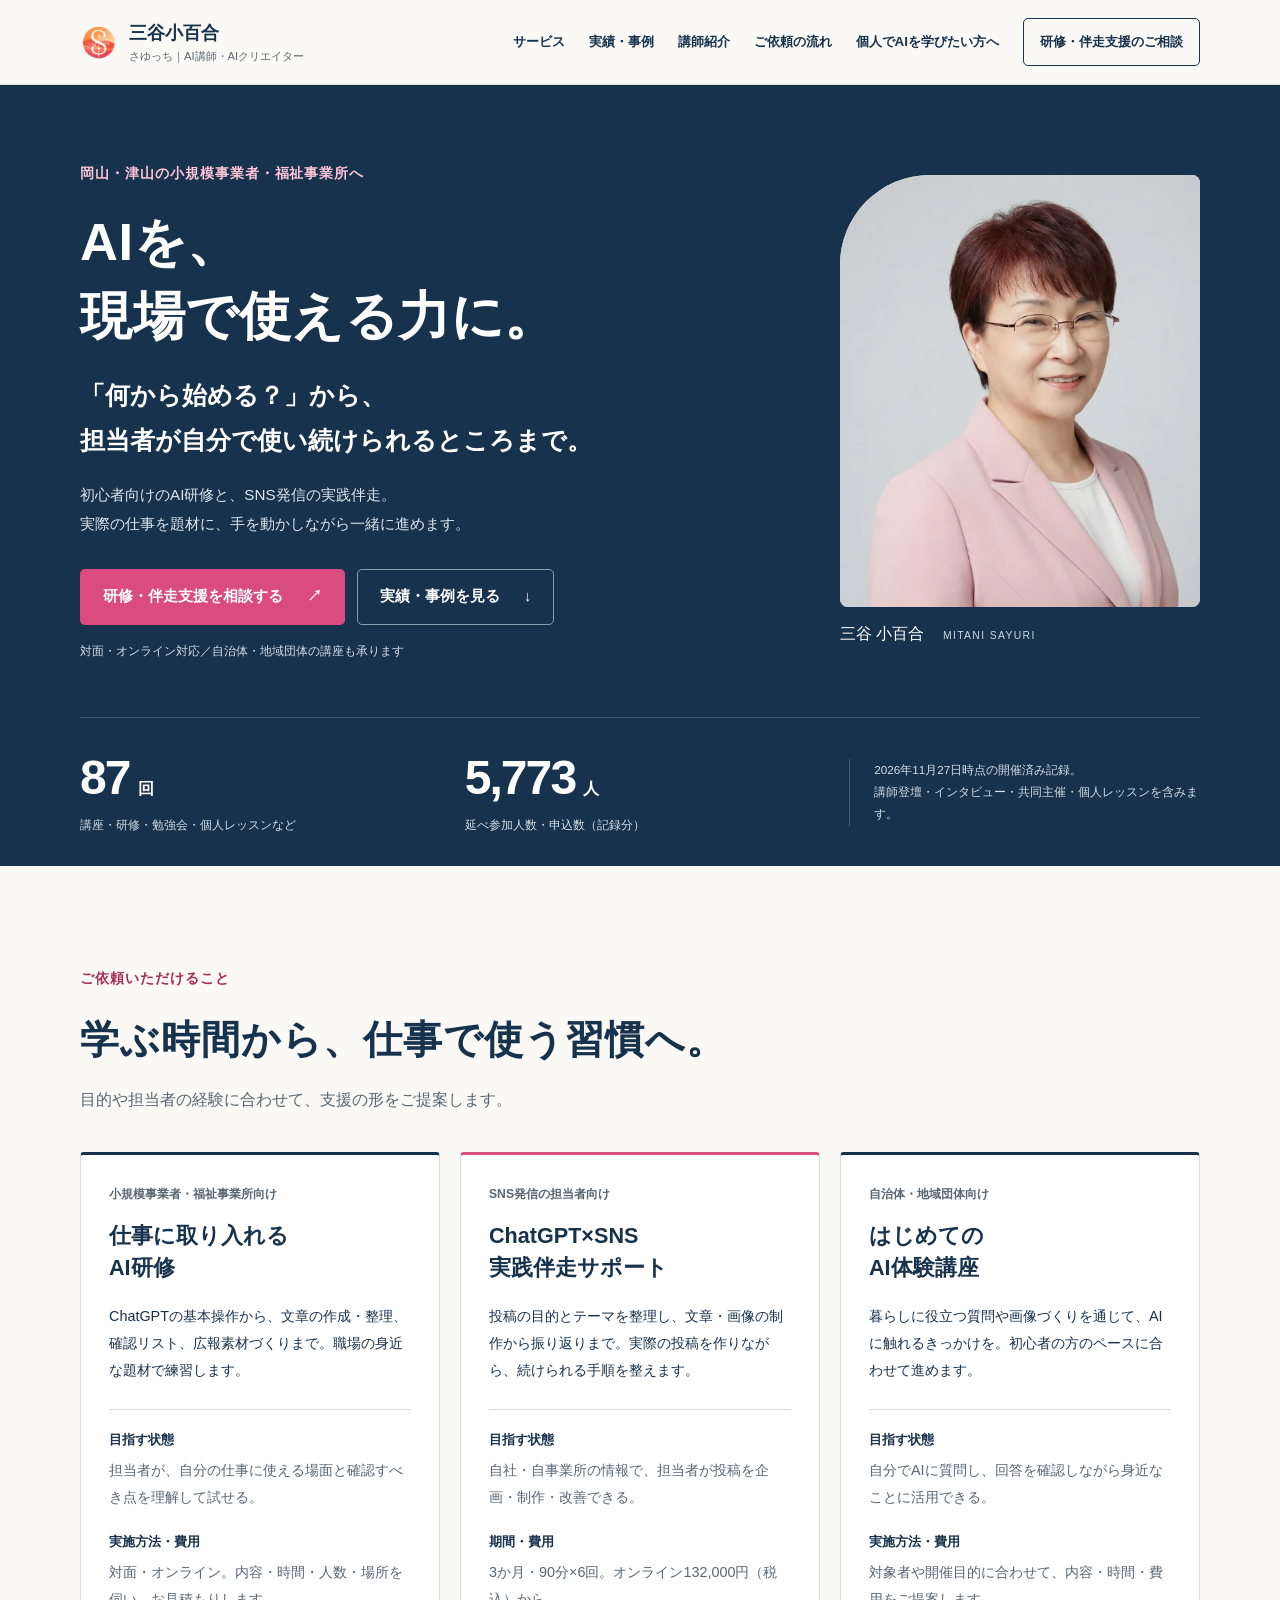
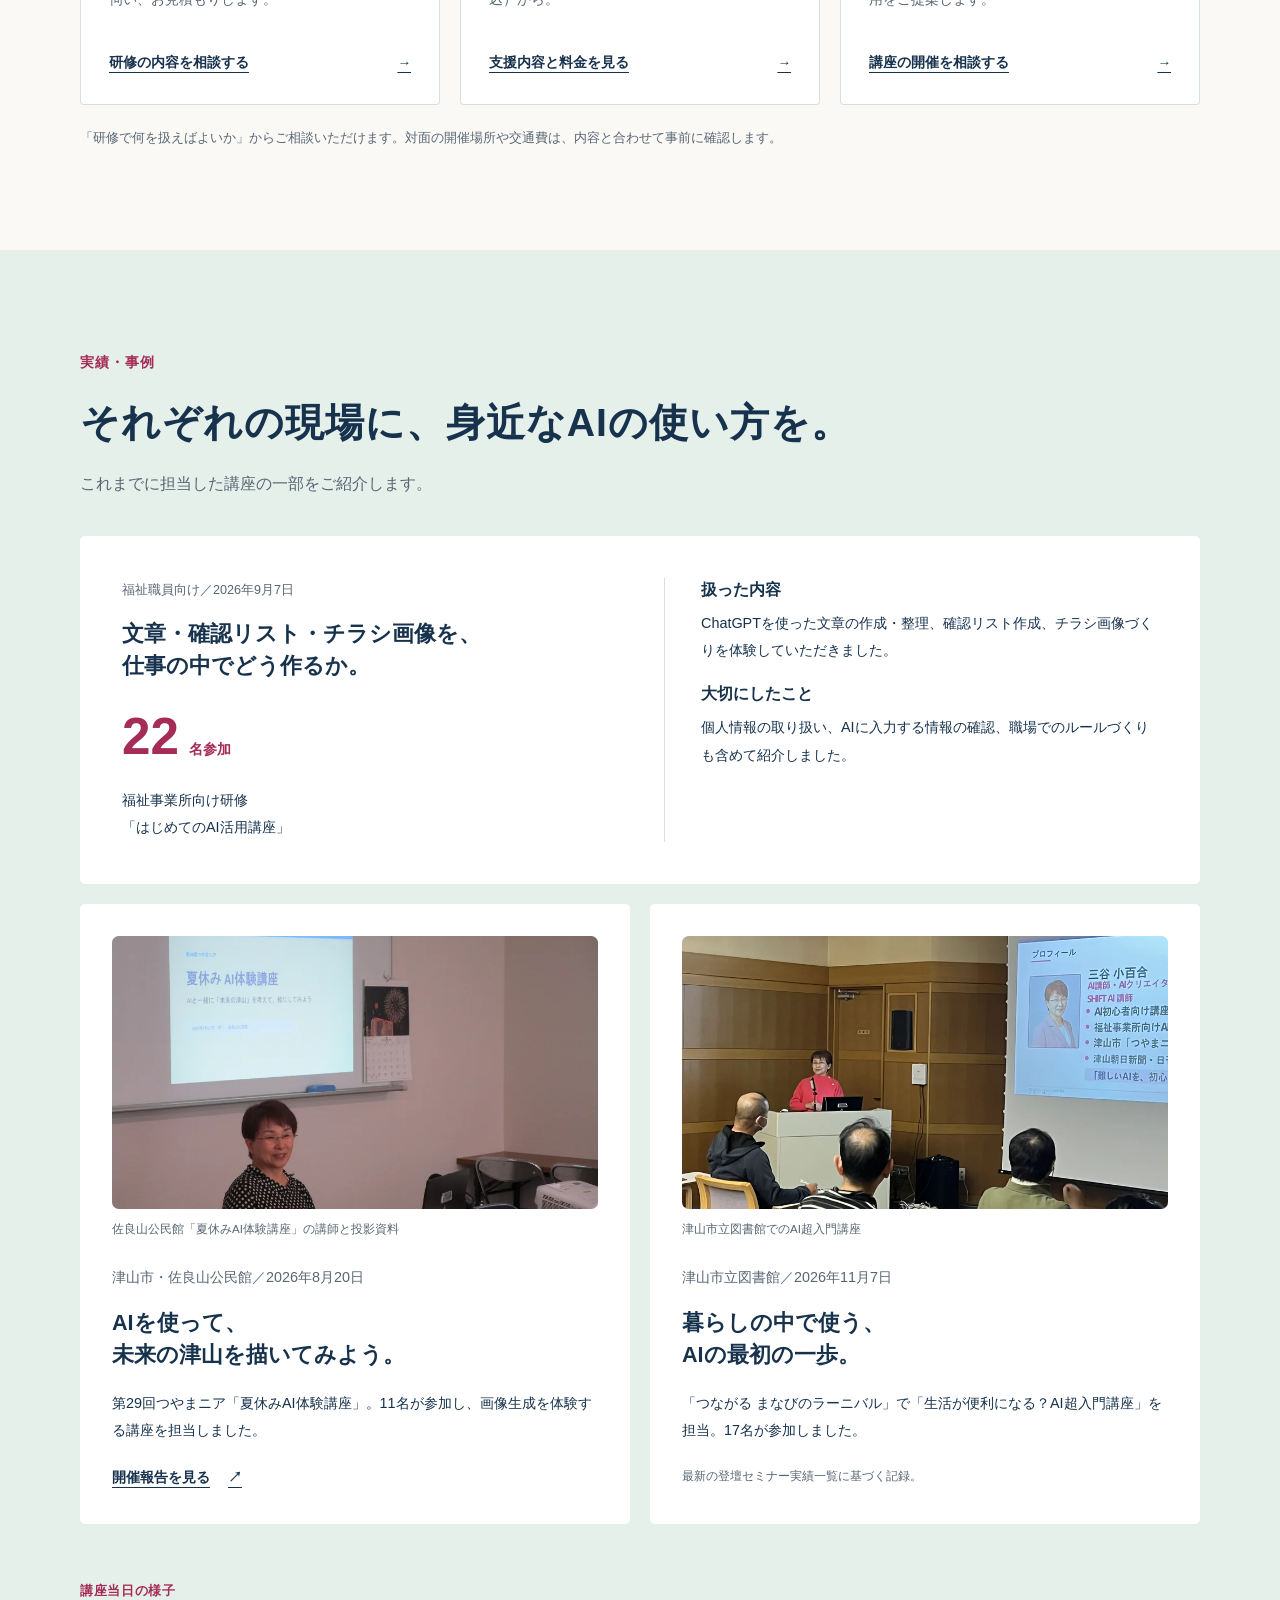
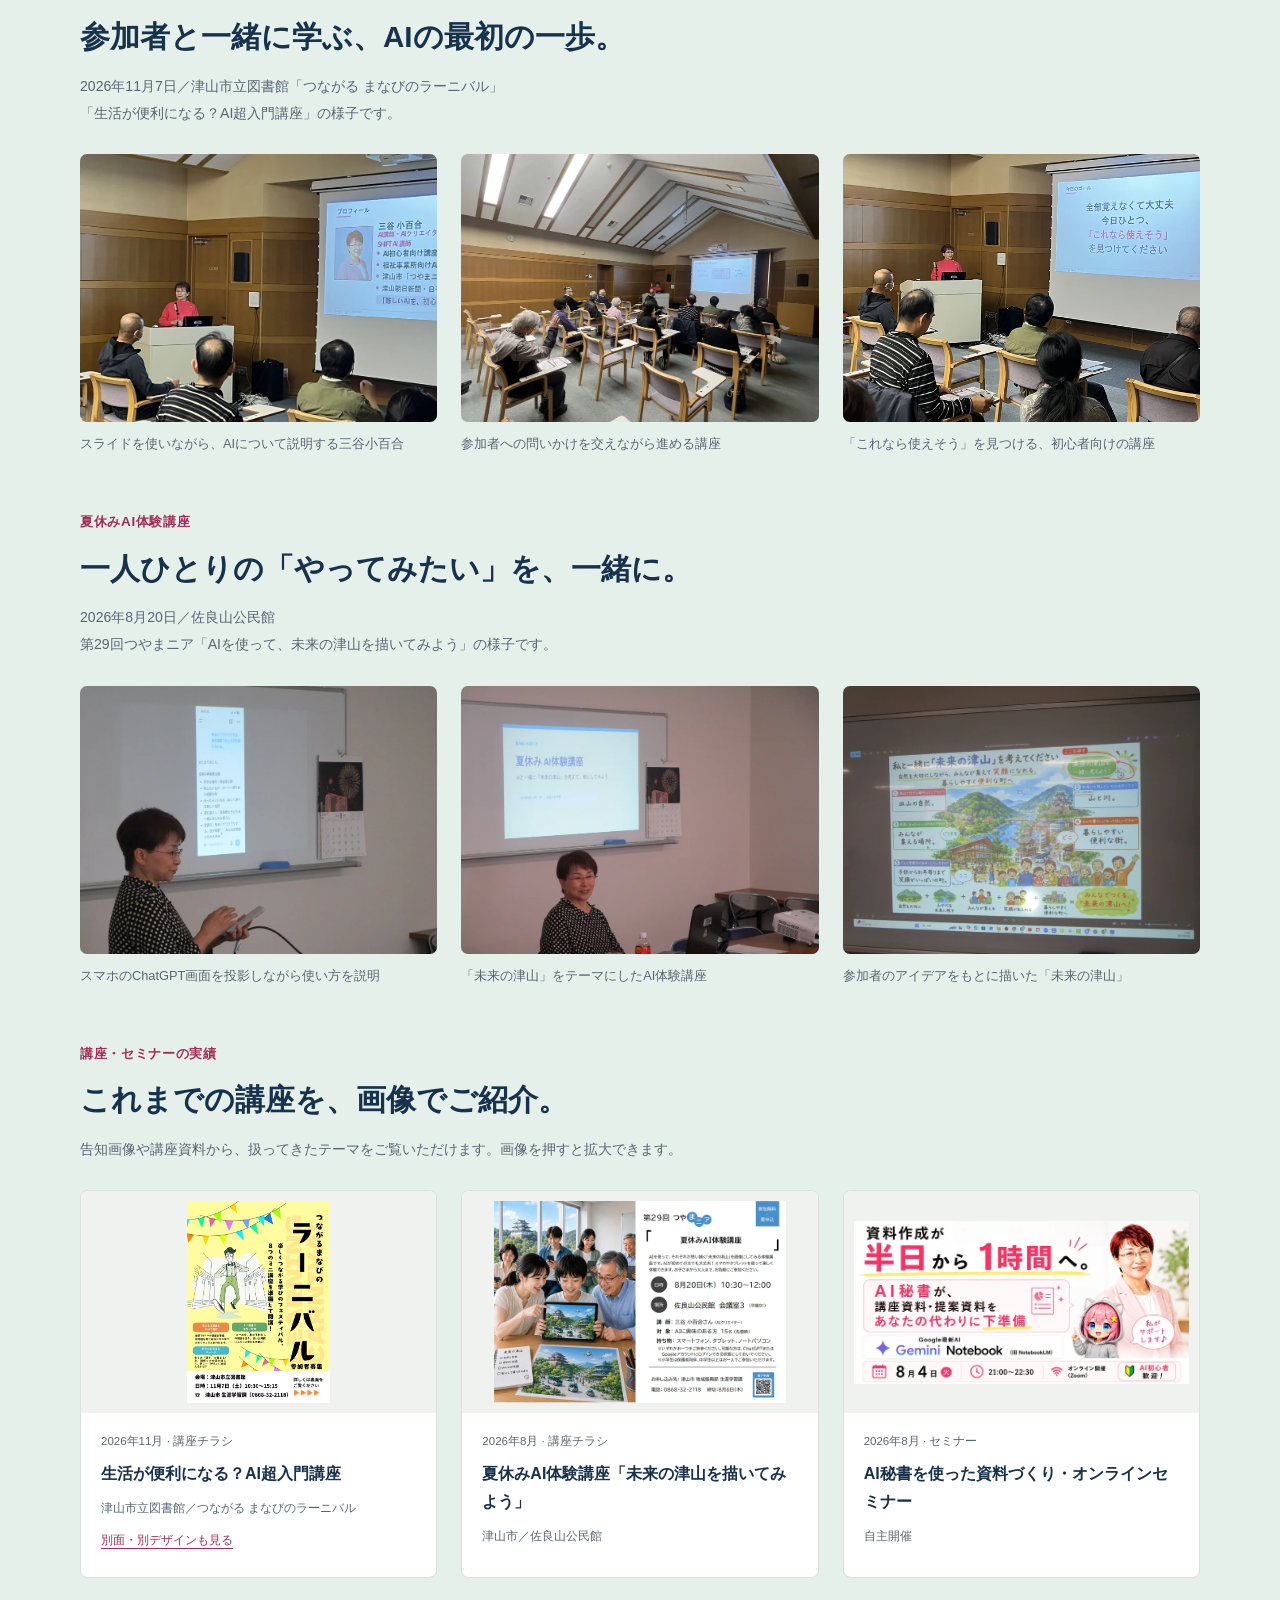
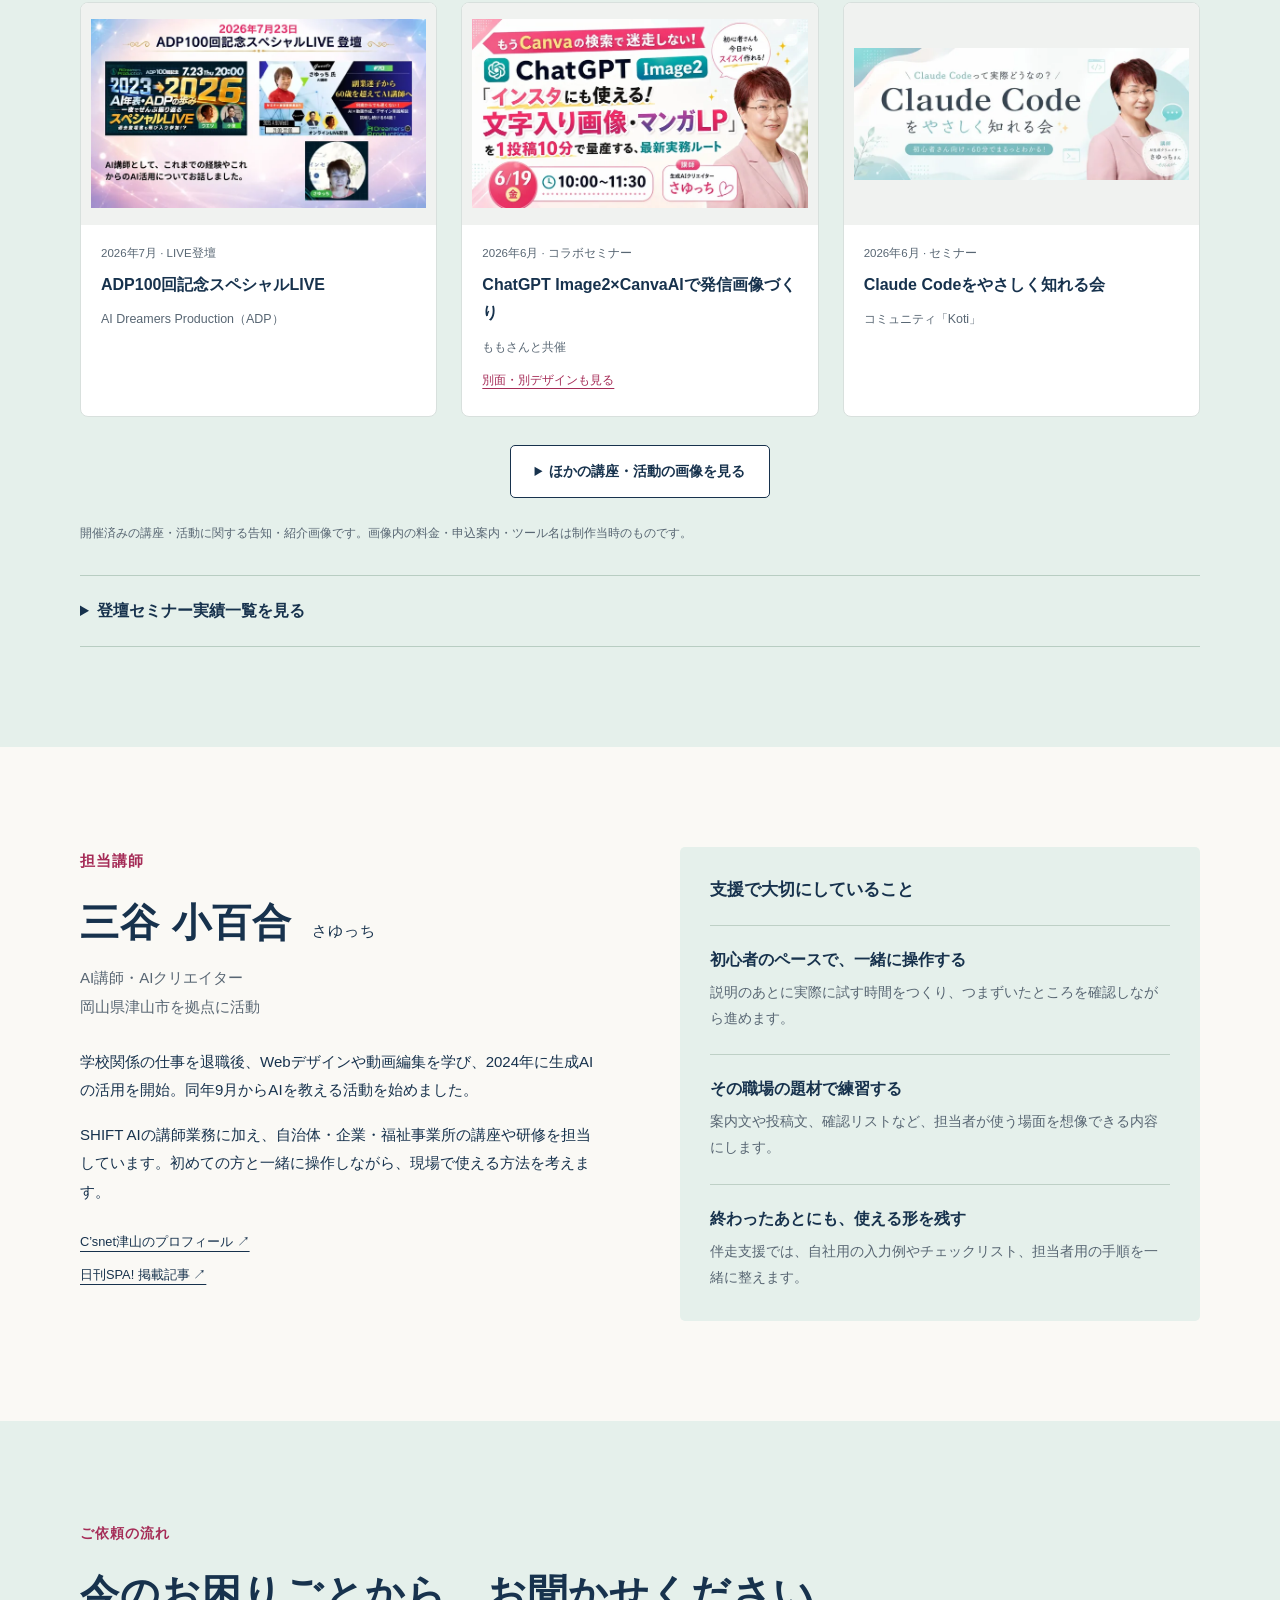
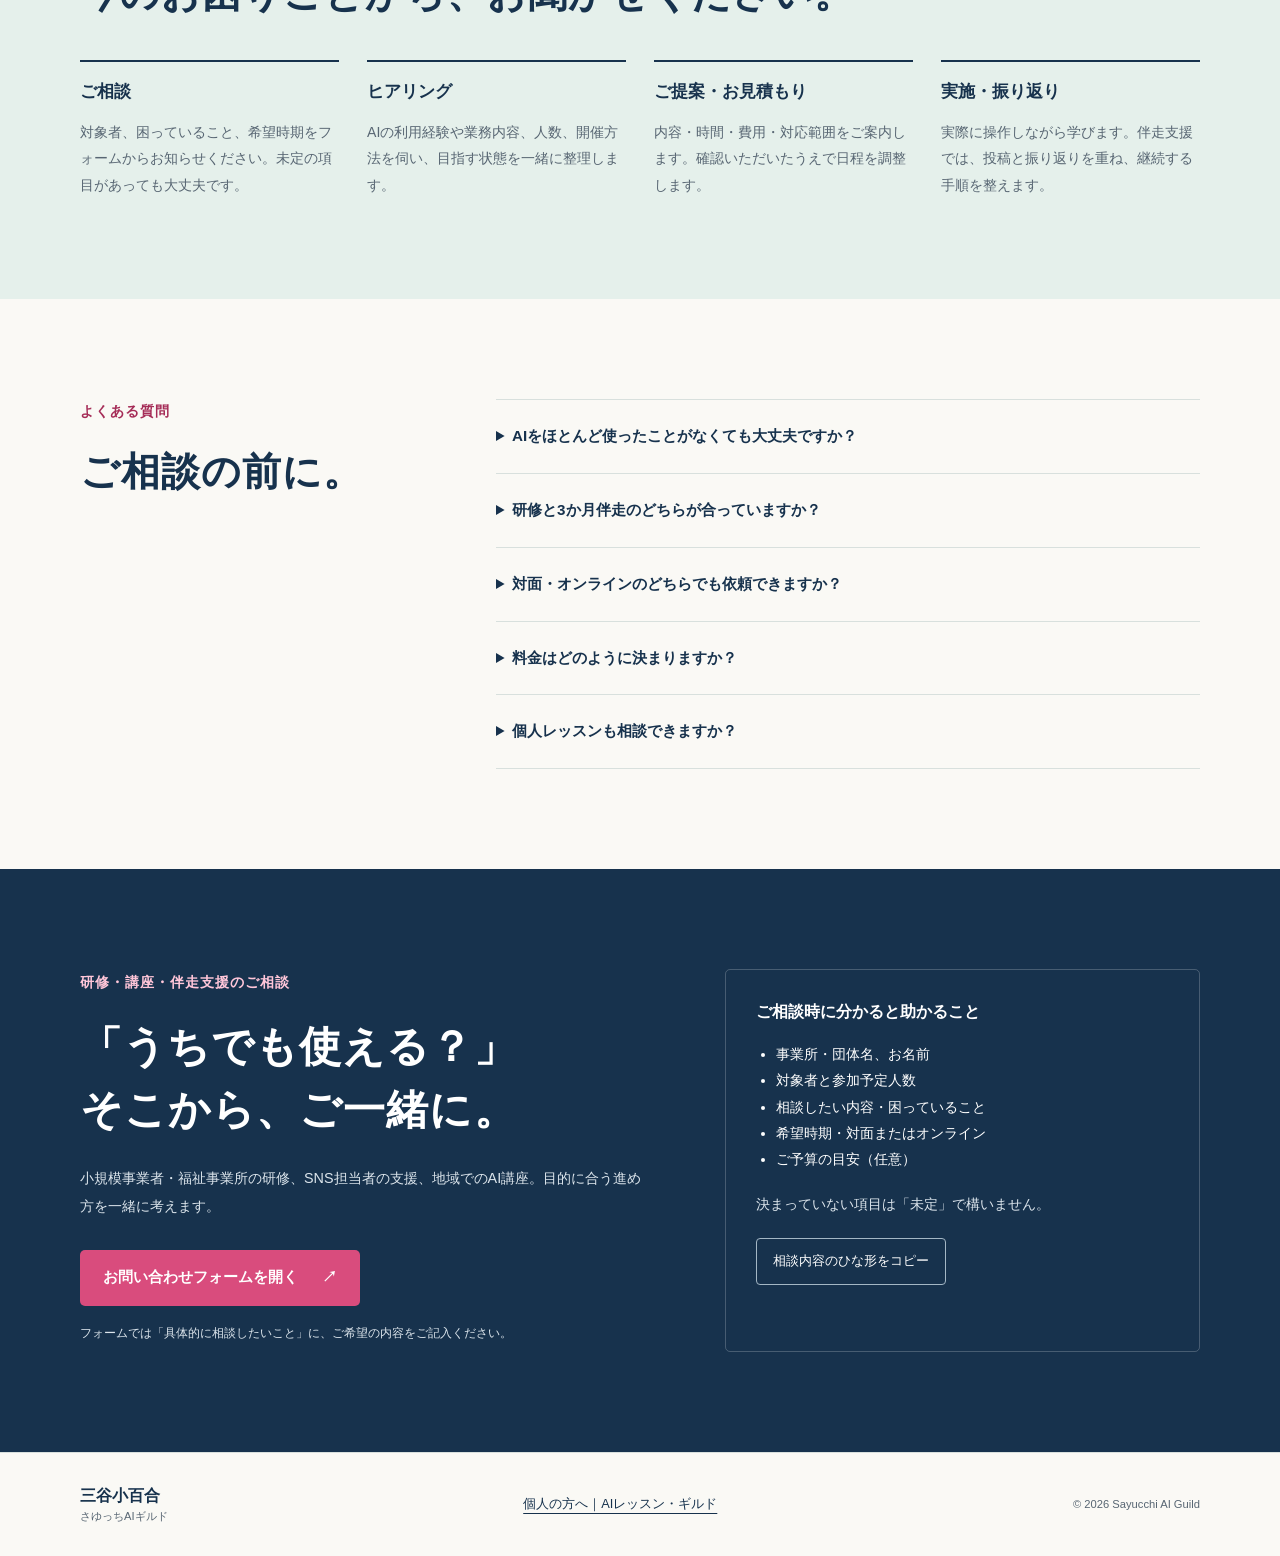
==== commit 9c09ae49: "追加の当日写真欄とAIであそぼの写真紹介を削除" ====
--- a/index.html
+++ b/index.html
@@ -40,9 +40,9 @@
 <section class="section tinted" id="cases"><div class="wrap"><div class="section-heading"><p class="eyebrow">実績・事例</p><h2>それぞれの現場に、<br class="mobile-break">身近なAIの使い方を。</h2><p>これまでに担当した講座の一部をご紹介します。</p></div>
   <article class="case case-main"><div class="case-title"><p class="case-meta">福祉職員向け／2026年9月7日</p><h3>文章・確認リスト・チラシ画像を、<br>仕事の中でどう作るか。</h3><p class="case-number">22<span>名参加</span></p><p>福祉事業所向け研修<br>「はじめてのAI活用講座」</p></div><div class="case-detail"><h4>扱った内容</h4><p>ChatGPTを使った文章の作成・整理、確認リスト作成、チラシ画像づくりを体験していただきました。</p><h4>大切にしたこと</h4><p>個人情報の取り扱い、AIに入力する情報の確認、職場でのルールづくりも含めて紹介しました。</p></div></article>
   <div class="case-grid"><article class="case"><figure class="event-photo"><a aria-label="夏休みAI体験講座の講師と投影資料の写真を拡大" class="event-photo-link" data-caption="2026年8月20日｜佐良山公民館「夏休みAI体験講座」の講師と投影資料" data-seminar-image="" href="./assets/events/20260820-8169.webp"><img alt="佐良山公民館「夏休みAI体験講座」の講師と投影資料" decoding="async" height="675" loading="lazy" src="./assets/events/20260820-8169-thumb.webp" width="900"/></a><figcaption>佐良山公民館「夏休みAI体験講座」の講師と投影資料</figcaption></figure><p class="case-meta">津山市・佐良山公民館／2026年8月20日</p><h3>AIを使って、<br/>未来の津山を描いてみよう。</h3><p>第29回つやまニア「夏休みAI体験講座」。11名が参加し、画像生成を体験する講座を担当しました。</p><a class="text-link" href="https://x.com/sayucchi35/status/2090363662162944113" rel="noopener noreferrer" target="_blank">開催報告を見る <span aria-hidden="true">↗</span></a></article><article class="case"><figure class="event-photo"><a aria-label="津山市立図書館でのAI超入門講座の写真を拡大" class="event-photo-link" data-caption="2026年11月7日｜津山市立図書館でのAI超入門講座" data-seminar-image="" href="./assets/events/20261107-8706.webp"><img alt="津山市立図書館でのAI超入門講座" decoding="async" height="675" loading="lazy" src="./assets/events/20261107-8706-thumb.webp" width="900"/></a><figcaption>津山市立図書館でのAI超入門講座</figcaption></figure><p class="case-meta">津山市立図書館／2026年11月7日</p><h3>暮らしの中で使う、<br/>AIの最初の一歩。</h3><p>「つながる まなびのラーニバル」で「生活が便利になる？AI超入門講座」を担当。17名が参加しました。</p><p class="case-source">最新の登壇セミナー実績一覧に基づく記録。</p></article></div>
-  <section class="event-photos" id="event-photos" aria-labelledby="event-photos-title"><div class="seminar-heading"><p>講座当日の様子</p><h3 id="event-photos-title">参加者と一緒に学ぶ、AIの最初の一歩。</h3><p>2026年11月7日／津山市立図書館「つながる まなびのラーニバル」<br>「生活が便利になる？AI超入門講座」の様子です。</p></div><div class="event-photo-grid"><figure class="event-photo"><a class="event-photo-link" data-seminar-image href="./assets/events/20261107-8706.webp" data-caption="2026年11月7日｜スライドを使いながら、AIについて説明する三谷小百合" aria-label="スライドを使いながら、AIについて説明する三谷小百合の写真を拡大"><img src="./assets/events/20261107-8706-thumb.webp" width="900" height="675" alt="スライドを使いながら、AIについて説明する三谷小百合" loading="lazy" decoding="async"></a><figcaption>スライドを使いながら、AIについて説明する三谷小百合</figcaption></figure><figure class="event-photo"><a class="event-photo-link" data-seminar-image href="./assets/events/20261107-8708.webp" data-caption="2026年11月7日｜参加者への問いかけを交えながら進める講座" aria-label="参加者への問いかけを交えながら進める講座の写真を拡大"><img src="./assets/events/20261107-8708-thumb.webp" width="900" height="675" alt="参加者への問いかけを交えながら進める講座" loading="lazy" decoding="async"></a><figcaption>参加者への問いかけを交えながら進める講座</figcaption></figure><figure class="event-photo"><a class="event-photo-link" data-seminar-image href="./assets/events/20261107-8707.webp" data-caption="2026年11月7日｜「これなら使えそう」を見つける、初心者向けの講座" aria-label="「これなら使えそう」を見つける、初心者向けの講座の写真を拡大"><img src="./assets/events/20261107-8707-thumb.webp" width="675" height="900" alt="「これなら使えそう」を見つける、初心者向けの講座" loading="lazy" decoding="async"></a><figcaption>「これなら使えそう」を見つける、初心者向けの講座</figcaption></figure></div><details class="seminar-more event-photo-more"><summary>ほかの当日写真も見る</summary><div class="event-photo-grid"><figure class="event-photo"><a class="event-photo-link" data-seminar-image href="./assets/events/20261107-8705.webp" data-caption="2026年11月7日｜津山市立図書館での講座会場の様子" aria-label="津山市立図書館での講座会場の様子の写真を拡大"><img src="./assets/events/20261107-8705-thumb.webp" width="900" height="675" alt="津山市立図書館での講座会場の様子" loading="lazy" decoding="async"></a><figcaption>津山市立図書館での講座会場の様子</figcaption></figure><figure class="event-photo"><a class="event-photo-link" data-seminar-image href="./assets/events/20261107-8709.webp" data-caption="2026年11月7日｜AIに対する不安や個人情報の取り扱いを説明" aria-label="AIに対する不安や個人情報の取り扱いを説明の写真を拡大"><img src="./assets/events/20261107-8709-thumb.webp" width="675" height="900" alt="AIに対する不安や個人情報の取り扱いを説明" loading="lazy" decoding="async"></a><figcaption>AIに対する不安や個人情報の取り扱いを説明</figcaption></figure><figure class="event-photo"><a class="event-photo-link" data-seminar-image href="./assets/events/20261107-8710.webp" data-caption="2026年11月7日｜参加者と一緒に、AIの使い方と注意点を確認" aria-label="参加者と一緒に、AIの使い方と注意点を確認の写真を拡大"><img src="./assets/events/20261107-8710-thumb.webp" width="675" height="900" alt="参加者と一緒に、AIの使い方と注意点を確認" loading="lazy" decoding="async"></a><figcaption>参加者と一緒に、AIの使い方と注意点を確認</figcaption></figure></div></details></section>
+  <section class="event-photos" id="event-photos" aria-labelledby="event-photos-title"><div class="seminar-heading"><p>講座当日の様子</p><h3 id="event-photos-title">参加者と一緒に学ぶ、AIの最初の一歩。</h3><p>2026年11月7日／津山市立図書館「つながる まなびのラーニバル」<br>「生活が便利になる？AI超入門講座」の様子です。</p></div><div class="event-photo-grid"><figure class="event-photo"><a class="event-photo-link" data-seminar-image href="./assets/events/20261107-8706.webp" data-caption="2026年11月7日｜スライドを使いながら、AIについて説明する三谷小百合" aria-label="スライドを使いながら、AIについて説明する三谷小百合の写真を拡大"><img src="./assets/events/20261107-8706-thumb.webp" width="900" height="675" alt="スライドを使いながら、AIについて説明する三谷小百合" loading="lazy" decoding="async"></a><figcaption>スライドを使いながら、AIについて説明する三谷小百合</figcaption></figure><figure class="event-photo"><a class="event-photo-link" data-seminar-image href="./assets/events/20261107-8708.webp" data-caption="2026年11月7日｜参加者への問いかけを交えながら進める講座" aria-label="参加者への問いかけを交えながら進める講座の写真を拡大"><img src="./assets/events/20261107-8708-thumb.webp" width="900" height="675" alt="参加者への問いかけを交えながら進める講座" loading="lazy" decoding="async"></a><figcaption>参加者への問いかけを交えながら進める講座</figcaption></figure><figure class="event-photo"><a class="event-photo-link" data-seminar-image href="./assets/events/20261107-8707.webp" data-caption="2026年11月7日｜「これなら使えそう」を見つける、初心者向けの講座" aria-label="「これなら使えそう」を見つける、初心者向けの講座の写真を拡大"><img src="./assets/events/20261107-8707-thumb.webp" width="675" height="900" alt="「これなら使えそう」を見つける、初心者向けの講座" loading="lazy" decoding="async"></a><figcaption>「これなら使えそう」を見つける、初心者向けの講座</figcaption></figure></div></section>
 <section class="event-photos" id="sarayama-photos" aria-labelledby="sarayama-photos-title"><div class="seminar-heading"><p>夏休みAI体験講座</p><h3 id="sarayama-photos-title">一人ひとりの「やってみたい」を、一緒に。</h3><p>2026年8月20日／佐良山公民館<br>第29回つやまニア「AIを使って、未来の津山を描いてみよう」の様子です。</p></div><div class="event-photo-grid"><figure class="event-photo"><a class="event-photo-link" data-seminar-image href="./assets/events/20260820-8184.webp" data-caption="2026年8月20日｜スマホのChatGPT画面を投影しながら使い方を説明" aria-label="スマホのChatGPT画面を投影しながら使い方を説明の写真を拡大"><img src="./assets/events/20260820-8184-thumb.webp" width="900" height="675" alt="スマホのChatGPT画面を投影しながら使い方を説明" loading="lazy" decoding="async"></a><figcaption>スマホのChatGPT画面を投影しながら使い方を説明</figcaption></figure><figure class="event-photo"><a class="event-photo-link" data-seminar-image href="./assets/events/20260820-8169.webp" data-caption="2026年8月20日｜「未来の津山」をテーマにしたAI体験講座" aria-label="「未来の津山」をテーマにしたAI体験講座の写真を拡大"><img src="./assets/events/20260820-8169-thumb.webp" width="900" height="675" alt="「未来の津山」をテーマにしたAI体験講座" loading="lazy" decoding="async"></a><figcaption>「未来の津山」をテーマにしたAI体験講座</figcaption></figure><figure class="event-photo"><a class="event-photo-link" data-seminar-image href="./assets/events/20260820-8215.webp" data-caption="2026年8月20日｜参加者のアイデアをもとに描いた「未来の津山」" aria-label="参加者のアイデアをもとに描いた「未来の津山」の写真を拡大"><img src="./assets/events/20260820-8215-thumb.webp" width="900" height="675" alt="参加者のアイデアをもとに描いた「未来の津山」" loading="lazy" decoding="async"></a><figcaption>参加者のアイデアをもとに描いた「未来の津山」</figcaption></figure></div></section>
-<section class="event-photos" id="ai-asobo-photos" aria-labelledby="ai-asobo-title"><div class="seminar-heading"><p>AIであそぼ</p><h3 id="ai-asobo-title">画像や動画で、AIを楽しむ。</h3><p>2024年9月30日／「AIであそぼ」の講座風景です。</p></div><div class="event-photo-grid"><figure class="event-photo"><a class="event-photo-link" data-seminar-image href="./assets/events/20240930-ai-asobo.webp" data-caption="2024年9月30日｜AIであそぼ" aria-label="AIであそぼの写真を拡大"><img src="./assets/events/20240930-ai-asobo-thumb.webp" width="900" height="601" alt="パソコンとモニターを使って説明する「AIであそぼ」の講座風景" loading="lazy" decoding="async"></a><figcaption>「AIであそぼ」の講座風景</figcaption></figure></div></section>
+
 <div class="seminar-archive" id="seminar-gallery"><div class="seminar-heading"><p>講座・セミナーの実績</p><h3>これまでの講座を、画像でご紹介。</h3><p>告知画像や講座資料から、扱ってきたテーマをご覧いただけます。画像を押すと拡大できます。</p></div><div class="seminar-grid"><article class="seminar-card"><a aria-label="生活が便利になる？AI超入門講座の画像を拡大" class="seminar-image" data-caption="2026年11月｜生活が便利になる？AI超入門講座" data-seminar-image="" href="./assets/seminars/seminar-01-1.webp"><img alt="生活が便利になる？AI超入門講座の告知・紹介画像" decoding="async" height="720" loading="lazy" src="./assets/seminars/seminar-01-1-thumb.webp" width="509"/></a><div class="seminar-info"><p class="seminar-date">2026年11月 · 講座チラシ</p><h4>生活が便利になる？AI超入門講座</h4><p class="seminar-org">津山市立図書館／つながる まなびのラーニバル</p><a class="seminar-alternate" data-caption="生活が便利になる？AI超入門講座／別面・別デザイン" data-seminar-image="" href="./assets/seminars/seminar-01-2.webp">別面・別デザインも見る</a></div></article><article class="seminar-card"><a aria-label="夏休みAI体験講座「未来の津山を描いてみよう」の画像を拡大" class="seminar-image" data-caption="2026年8月｜夏休みAI体験講座「未来の津山を描いてみよう」" data-seminar-image="" href="./assets/seminars/seminar-02-1.webp"><img alt="夏休みAI体験講座「未来の津山を描いてみよう」の告知・紹介画像" decoding="async" height="498" loading="lazy" src="./assets/seminars/seminar-02-1-thumb.webp" width="720"/></a><div class="seminar-info"><p class="seminar-date">2026年8月 · 講座チラシ</p><h4>夏休みAI体験講座「未来の津山を描いてみよう」</h4><p class="seminar-org">津山市／佐良山公民館</p></div></article><article class="seminar-card"><a aria-label="AI秘書を使った資料づくり・オンラインセミナーの画像を拡大" class="seminar-image" data-caption="2026年8月｜AI秘書を使った資料づくり・オンラインセミナー" data-seminar-image="" href="./assets/seminars/seminar-03-1.webp"><img alt="AI秘書を使った資料づくり・オンラインセミナーの告知・紹介画像" decoding="async" height="351" loading="lazy" src="./assets/seminars/seminar-03-1-thumb.webp" width="720"/></a><div class="seminar-info"><p class="seminar-date">2026年8月 · セミナー</p><h4>AI秘書を使った資料づくり・オンラインセミナー</h4><p class="seminar-org">自主開催</p></div></article><article class="seminar-card"><a aria-label="ADP100回記念スペシャルLIVEの画像を拡大" class="seminar-image" data-caption="2026年7月｜ADP100回記念スペシャルLIVE" data-seminar-image="" href="./assets/seminars/seminar-05-1.webp"><img alt="ADP100回記念スペシャルLIVEの告知・紹介画像" decoding="async" height="405" loading="lazy" src="./assets/seminars/seminar-05-1-thumb.webp" width="720"/></a><div class="seminar-info"><p class="seminar-date">2026年7月 · LIVE登壇</p><h4>ADP100回記念スペシャルLIVE</h4><p class="seminar-org">AI Dreamers Production（ADP）</p></div></article><article class="seminar-card"><a aria-label="ChatGPT Image2×CanvaAIで発信画像づくりの画像を拡大" class="seminar-image" data-caption="2026年6月｜ChatGPT Image2×CanvaAIで発信画像づくり" data-seminar-image="" href="./assets/seminars/seminar-07-1.webp"><img alt="ChatGPT Image2×CanvaAIで発信画像づくりの告知・紹介画像" decoding="async" height="405" loading="lazy" src="./assets/seminars/seminar-07-1-thumb.webp" width="720"/></a><div class="seminar-info"><p class="seminar-date">2026年6月 · コラボセミナー</p><h4>ChatGPT Image2×CanvaAIで発信画像づくり</h4><p class="seminar-org">ももさんと共催</p><a class="seminar-alternate" data-caption="ChatGPT Image2×CanvaAIで発信画像づくり／別面・別デザイン" data-seminar-image="" href="./assets/seminars/seminar-07-2.webp">別面・別デザインも見る</a></div></article><article class="seminar-card"><a aria-label="Claude Codeをやさしく知れる会の画像を拡大" class="seminar-image" data-caption="2026年6月｜Claude Codeをやさしく知れる会" data-seminar-image="" href="./assets/seminars/seminar-09-1.webp"><img alt="Claude Codeをやさしく知れる会の告知・紹介画像" decoding="async" height="284" loading="lazy" src="./assets/seminars/seminar-09-1-thumb.webp" width="720"/></a><div class="seminar-info"><p class="seminar-date">2026年6月 · セミナー</p><h4>Claude Codeをやさしく知れる会</h4><p class="seminar-org">コミュニティ「Koti」</p></div></article></div><details class="seminar-more"><summary>ほかの講座・活動の画像を見る</summary><div class="seminar-grid"><article class="seminar-card"><a aria-label="オリジナルフォトフレーム作りの画像を拡大" class="seminar-image" data-caption="2026年7月｜オリジナルフォトフレーム作り" data-seminar-image="" href="./assets/seminars/seminar-04-1.webp"><img alt="オリジナルフォトフレーム作りの告知・紹介画像" decoding="async" height="274" loading="lazy" src="./assets/seminars/seminar-04-1-thumb.webp" width="526"/></a><div class="seminar-info"><p class="seminar-date">2026年7月 · 地域活動</p><h4>オリジナルフォトフレーム作り</h4><p class="seminar-org">コスモス会／地域活動</p></div></article><article class="seminar-card"><a aria-label="写真のAIイラスト化を取り入れた交流活動の画像を拡大" class="seminar-image" data-caption="2026年7月｜写真のAIイラスト化を取り入れた交流活動" data-seminar-image="" href="./assets/seminars/seminar-06-1.webp"><img alt="写真のAIイラスト化を取り入れた交流活動の告知・紹介画像" decoding="async" height="405" loading="lazy" src="./assets/seminars/seminar-06-1-thumb.webp" width="720"/></a><div class="seminar-info"><p class="seminar-date">2026年7月 · 地域活動の紹介画像</p><h4>写真のAIイラスト化を取り入れた交流活動</h4><p class="seminar-org">コスモス会／地域活動</p></div></article><article class="seminar-card"><a aria-label="ゆるっと作業会岡山「Claudeを使ってみる初級編」の画像を拡大" class="seminar-image" data-caption="2026年6月｜ゆるっと作業会岡山「Claudeを使ってみる初級編」" data-seminar-image="" href="./assets/seminars/seminar-08-1.webp"><img alt="ゆるっと作業会岡山「Claudeを使ってみる初級編」の告知・紹介画像" decoding="async" height="405" loading="lazy" src="./assets/seminars/seminar-08-1-thumb.webp" width="720"/></a><div class="seminar-info"><p class="seminar-date">2026年6月 · 共同主催</p><h4>ゆるっと作業会岡山「Claudeを使ってみる初級編」</h4><p class="seminar-org">SHIFT AI</p></div></article><article class="seminar-card"><a aria-label="ゆるっと作業会岡山「AI・Canvaでバナー制作」の画像を拡大" class="seminar-image" data-caption="2026年5月｜ゆるっと作業会岡山「AI・Canvaでバナー制作」" data-seminar-image="" href="./assets/seminars/seminar-10-1.webp"><img alt="ゆるっと作業会岡山「AI・Canvaでバナー制作」の告知・紹介画像" decoding="async" height="405" loading="lazy" src="./assets/seminars/seminar-10-1-thumb.webp" width="720"/></a><div class="seminar-info"><p class="seminar-date">2026年5月 · 共同主催</p><h4>ゆるっと作業会岡山「AI・Canvaでバナー制作」</h4><p class="seminar-org">SHIFT AI</p></div></article><article class="seminar-card"><a aria-label="生成AIでバナーデザインの画像を拡大" class="seminar-image" data-caption="2026年5月｜生成AIでバナーデザイン" data-seminar-image="" href="./assets/seminars/seminar-11-1.webp"><img alt="生成AIでバナーデザインの告知・紹介画像" decoding="async" height="405" loading="lazy" src="./assets/seminars/seminar-11-1-thumb.webp" width="720"/></a><div class="seminar-info"><p class="seminar-date">2026年5月 · 講座</p><h4>生成AIでバナーデザイン</h4><p class="seminar-org">自主開催／Ho.kuru</p></div></article><article class="seminar-card"><a aria-label="実写映像のプロにAI動画制作をレクチャーの画像を拡大" class="seminar-image" data-caption="2026年5月｜実写映像のプロにAI動画制作をレクチャー" data-seminar-image="" href="./assets/seminars/seminar-12-1.webp"><img alt="実写映像のプロにAI動画制作をレクチャーの告知・紹介画像" decoding="async" height="261" loading="lazy" src="./assets/seminars/seminar-12-1-thumb.webp" width="500"/></a><div class="seminar-info"><p class="seminar-date">2026年5月 · レクチャー紹介用イメージ</p><h4>実写映像のプロにAI動画制作をレクチャー</h4><p class="seminar-org">個別レクチャー</p></div></article><article class="seminar-card"><a aria-label="AIでつくる！30秒ミュージックビデオ体験会の画像を拡大" class="seminar-image" data-caption="2026年3月｜AIでつくる！30秒ミュージックビデオ体験会" data-seminar-image="" href="./assets/seminars/seminar-13-1.webp"><img alt="AIでつくる！30秒ミュージックビデオ体験会の告知・紹介画像" decoding="async" height="720" loading="lazy" src="./assets/seminars/seminar-13-1-thumb.webp" width="509"/></a><div class="seminar-info"><p class="seminar-date">2026年3月 · 体験会</p><h4>AIでつくる！30秒ミュージックビデオ体験会</h4><p class="seminar-org">自主開催／ひとやね</p></div></article><article class="seminar-card"><a aria-label="無料のAIを使ってキャラが動く音あり動画を作ろうの画像を拡大" class="seminar-image" data-caption="2026年2月｜無料のAIを使ってキャラが動く音あり動画を作ろう" data-seminar-image="" href="./assets/seminars/seminar-14-1.webp"><img alt="無料のAIを使ってキャラが動く音あり動画を作ろうの告知・紹介画像" decoding="async" height="383" loading="lazy" src="./assets/seminars/seminar-14-1-thumb.webp" width="680"/></a><div class="seminar-info"><p class="seminar-date">2026年2月 · ウェビナー</p><h4>無料のAIを使ってキャラが動く音あり動画を作ろう</h4><p class="seminar-org">SHIFT AI</p></div></article><article class="seminar-card"><a aria-label="絵が描けなくてもアニメは作れる！AI動画生成体験会の画像を拡大" class="seminar-image" data-caption="2026年2月｜絵が描けなくてもアニメは作れる！AI動画生成体験会" data-seminar-image="" href="./assets/seminars/seminar-15-1.webp"><img alt="絵が描けなくてもアニメは作れる！AI動画生成体験会の告知・紹介画像" decoding="async" height="720" loading="lazy" src="./assets/seminars/seminar-15-1-thumb.webp" width="509"/></a><div class="seminar-info"><p class="seminar-date">2026年2月 · 体験会</p><h4>絵が描けなくてもアニメは作れる！AI動画生成体験会</h4><p class="seminar-org">自主開催／ひとやね</p></div></article><article class="seminar-card"><a aria-label="センス0から30分で 企画・デザイン爆速作成術の画像を拡大" class="seminar-image" data-caption="2026年1月｜センス0から30分で 企画・デザイン爆速作成術" data-seminar-image="" href="./assets/seminars/seminar-16-1.webp"><img alt="センス0から30分で 企画・デザイン爆速作成術の告知・紹介画像" decoding="async" height="405" loading="lazy" src="./assets/seminars/seminar-16-1-thumb.webp" width="720"/></a><div class="seminar-info"><p class="seminar-date">2026年1月 · ウェビナー</p><h4>センス0から30分で 企画・デザイン爆速作成術</h4><p class="seminar-org">SHIFT AI</p></div></article><article class="seminar-card"><a aria-label="AnimonAI 案件獲得を目指す実践ウェビナーの画像を拡大" class="seminar-image" data-caption="2026年1月｜AnimonAI 案件獲得を目指す実践ウェビナー" data-seminar-image="" href="./assets/seminars/seminar-17-1.webp"><img alt="AnimonAI 案件獲得を目指す実践ウェビナーの告知・紹介画像" decoding="async" height="405" loading="lazy" src="./assets/seminars/seminar-17-1-thumb.webp" width="720"/></a><div class="seminar-info"><p class="seminar-date">2026年1月 · ウェビナー</p><h4>AnimonAI 案件獲得を目指す実践ウェビナー</h4><p class="seminar-org">SHIFT AI</p></div></article><article class="seminar-card"><a aria-label="Vrewで案件獲得を実現！完全実践ワークショップの画像を拡大" class="seminar-image" data-caption="2025年12月｜Vrewで案件獲得を実現！完全実践ワークショップ" data-seminar-image="" href="./assets/seminars/seminar-18-1.webp"><img alt="Vrewで案件獲得を実現！完全実践ワークショップの告知・紹介画像" decoding="async" height="405" loading="lazy" src="./assets/seminars/seminar-18-1-thumb.webp" width="720"/></a><div class="seminar-info"><p class="seminar-date">2025年12月 · ウェビナー</p><h4>Vrewで案件獲得を実現！完全実践ワークショップ</h4><p class="seminar-org">SHIFT AI</p></div></article><article class="seminar-card"><a aria-label="AIスタートダッシュ実践会の画像を拡大" class="seminar-image" data-caption="2025年11月｜AIスタートダッシュ実践会" data-seminar-image="" href="./assets/seminars/seminar-19-1.webp"><img alt="AIスタートダッシュ実践会の告知・紹介画像" decoding="async" height="405" loading="lazy" src="./assets/seminars/seminar-19-1-thumb.webp" width="720"/></a><div class="seminar-info"><p class="seminar-date">2025年11月 · ウェビナー</p><h4>AIスタートダッシュ実践会</h4><p class="seminar-org">SHIFT AI</p></div></article><article class="seminar-card"><a aria-label="成長のヒントはここに！成果への秘訣 大暴露セミナーの画像を拡大" class="seminar-image" data-caption="2025年10月｜成長のヒントはここに！成果への秘訣 大暴露セミナー" data-seminar-image="" href="./assets/seminars/seminar-20-1.webp"><img alt="成長のヒントはここに！成果への秘訣 大暴露セミナーの告知・紹介画像" decoding="async" height="405" loading="lazy" src="./assets/seminars/seminar-20-1-thumb.webp" width="720"/></a><div class="seminar-info"><p class="seminar-date">2025年10月 · インタビュー登壇</p><h4>成長のヒントはここに！成果への秘訣 大暴露セミナー</h4><p class="seminar-org">SHIFT AI</p></div></article><article class="seminar-card"><a aria-label="副業につながるVrew活用術の画像を拡大" class="seminar-image" data-caption="2025年10月｜副業につながるVrew活用術" data-seminar-image="" href="./assets/seminars/seminar-21-1.webp"><img alt="副業につながるVrew活用術の告知・紹介画像" decoding="async" height="405" loading="lazy" src="./assets/seminars/seminar-21-1-thumb.webp" width="720"/></a><div class="seminar-info"><p class="seminar-date">2025年10月 · ウェビナー</p><h4>副業につながるVrew活用術</h4><p class="seminar-org">SHIFT AI</p></div></article><article class="seminar-card"><a aria-label="ゆるっと作業会 岡山の画像を拡大" class="seminar-image" data-caption="2025年9月｜ゆるっと作業会 岡山" data-seminar-image="" href="./assets/seminars/seminar-22-1.webp"><img alt="ゆるっと作業会 岡山の告知・紹介画像" decoding="async" height="405" loading="lazy" src="./assets/seminars/seminar-22-1-thumb.webp" width="720"/></a><div class="seminar-info"><p class="seminar-date">2025年9月 · 共同主催</p><h4>ゆるっと作業会 岡山</h4><p class="seminar-org">SHIFT AI</p></div></article><article class="seminar-card"><a aria-label="静止画が動き出す魔法を体験！AI動画生成の画像を拡大" class="seminar-image" data-caption="2025年7月｜静止画が動き出す魔法を体験！AI動画生成" data-seminar-image="" href="./assets/seminars/seminar-23-1.webp"><img alt="静止画が動き出す魔法を体験！AI動画生成の告知・紹介画像" decoding="async" height="405" loading="lazy" src="./assets/seminars/seminar-23-1-thumb.webp" width="720"/></a><div class="seminar-info"><p class="seminar-date">2025年7月 · 実践講座</p><h4>静止画が動き出す魔法を体験！AI動画生成</h4><p class="seminar-org">能動動画雑談会</p></div></article><article class="seminar-card"><a aria-label="超カンタン！Vrewで動画編集デビューの画像を拡大" class="seminar-image" data-caption="2025年7月｜超カンタン！Vrewで動画編集デビュー" data-seminar-image="" href="./assets/seminars/seminar-24-1.webp"><img alt="超カンタン！Vrewで動画編集デビューの告知・紹介画像" decoding="async" height="405" loading="lazy" src="./assets/seminars/seminar-24-1-thumb.webp" width="720"/></a><div class="seminar-info"><p class="seminar-date">2025年7月 · ウェビナー</p><h4>超カンタン！Vrewで動画編集デビュー</h4><p class="seminar-org">SHIFT AI</p></div></article><article class="seminar-card"><a aria-label="プロンプトだけで画像が生まれる世界の画像を拡大" class="seminar-image" data-caption="2025年6月｜プロンプトだけで画像が生まれる世界" data-seminar-image="" href="./assets/seminars/seminar-25-1.webp"><img alt="プロンプトだけで画像が生まれる世界の告知・紹介画像" decoding="async" height="377" loading="lazy" src="./assets/seminars/seminar-25-1-thumb.webp" width="720"/></a><div class="seminar-info"><p class="seminar-date">2025年6月 · 画像生成講座</p><h4>プロンプトだけで画像が生まれる世界</h4><p class="seminar-org">コミュニティ「Koti」</p></div></article><article class="seminar-card"><a aria-label="ChatGPT強化オンライン合宿の画像を拡大" class="seminar-image" data-caption="2025年6月｜ChatGPT強化オンライン合宿" data-seminar-image="" href="./assets/seminars/seminar-26-1.webp"><img alt="ChatGPT強化オンライン合宿の告知・紹介画像" decoding="async" height="405" loading="lazy" src="./assets/seminars/seminar-26-1-thumb.webp" width="720"/></a><div class="seminar-info"><p class="seminar-date">2025年6月 · オンライン合宿</p><h4>ChatGPT強化オンライン合宿</h4><p class="seminar-org">SHIFT AI</p></div></article><article class="seminar-card"><a aria-label="シニア世代の挑戦！さゆっちさんのリアルの画像を拡大" class="seminar-image" data-caption="2025年5月｜シニア世代の挑戦！さゆっちさんのリアル" data-seminar-image="" href="./assets/seminars/seminar-27-1.webp"><img alt="シニア世代の挑戦！さゆっちさんのリアルの告知・紹介画像" decoding="async" height="405" loading="lazy" src="./assets/seminars/seminar-27-1-thumb.webp" width="720"/></a><div class="seminar-info"><p class="seminar-date">2025年5月 · 実績者インタビュー</p><h4>シニア世代の挑戦！さゆっちさんのリアル</h4><p class="seminar-org">SHIFT AI</p></div></article><article class="seminar-card"><a aria-label="無課金のその先へ！レベルアップウェビナーの画像を拡大" class="seminar-image" data-caption="2025年5月｜無課金のその先へ！レベルアップウェビナー" data-seminar-image="" href="./assets/seminars/seminar-28-1.webp"><img alt="無課金のその先へ！レベルアップウェビナーの告知・紹介画像" decoding="async" height="405" loading="lazy" src="./assets/seminars/seminar-28-1-thumb.webp" width="720"/></a><div class="seminar-info"><p class="seminar-date">2025年5月 · ウェビナー</p><h4>無課金のその先へ！レベルアップウェビナー</h4><p class="seminar-org">SHIFT AI</p></div></article><article class="seminar-card"><a aria-label="画像生成集中講座 Day2／ChatGPT・DALL·E 3基礎の画像を拡大" class="seminar-image" data-caption="2025年4月｜画像生成集中講座 Day2／ChatGPT・DALL·E 3基礎" data-seminar-image="" href="./assets/seminars/seminar-29-1.webp"><img alt="画像生成集中講座 Day2／ChatGPT・DALL·E 3基礎の告知・紹介画像" decoding="async" height="405" loading="lazy" src="./assets/seminars/seminar-29-1-thumb.webp" width="720"/></a><div class="seminar-info"><p class="seminar-date">2025年4月 · ウェビナー</p><h4>画像生成集中講座 Day2／ChatGPT・DALL·E 3基礎</h4><p class="seminar-org">SHIFT AI</p></div></article><article class="seminar-card"><a aria-label="ChatGPT強化オンライン合宿の画像を拡大" class="seminar-image" data-caption="2025年4月｜ChatGPT強化オンライン合宿" data-seminar-image="" href="./assets/seminars/seminar-30-1.webp"><img alt="ChatGPT強化オンライン合宿の告知・紹介画像" decoding="async" height="405" loading="lazy" src="./assets/seminars/seminar-30-1-thumb.webp" width="720"/></a><div class="seminar-info"><p class="seminar-date">2025年4月 · オンライン合宿</p><h4>ChatGPT強化オンライン合宿</h4><p class="seminar-org">SHIFT AI</p></div></article><article class="seminar-card"><a aria-label="副業迷子から60歳を超えてAI講師への画像を拡大" class="seminar-image" data-caption="2025年4月｜副業迷子から60歳を超えてAI講師へ" data-seminar-image="" href="./assets/seminars/seminar-31-1.webp"><img alt="副業迷子から60歳を超えてAI講師への告知・紹介画像" decoding="async" height="353" loading="lazy" src="./assets/seminars/seminar-31-1-thumb.webp" width="720"/></a><div class="seminar-info"><p class="seminar-date">2025年4月 · セミナー</p><h4>副業迷子から60歳を超えてAI講師へ</h4><p class="seminar-org">AI Dreamers Production（ADP）</p></div></article><article class="seminar-card"><a aria-label="5分でわかる！AI活用セミナーの画像を拡大" class="seminar-image" data-caption="2024年12月｜5分でわかる！AI活用セミナー" data-seminar-image="" href="./assets/seminars/seminar-32-1.webp"><img alt="5分でわかる！AI活用セミナーの告知・紹介画像" decoding="async" height="352" loading="lazy" src="./assets/seminars/seminar-32-1-thumb.webp" width="720"/></a><div class="seminar-info"><p class="seminar-date">2024年12月 · オンラインセミナー</p><h4>5分でわかる！AI活用セミナー</h4><p class="seminar-org">自主開催</p></div></article><article class="seminar-card"><a aria-label="AIであそぼ／AIツールを使ったスライド資料作成の画像を拡大" class="seminar-image" data-caption="2024年12月｜AIであそぼ／AIツールを使ったスライド資料作成" data-seminar-image="" href="./assets/seminars/seminar-33-1.webp"><img alt="AIであそぼ／AIツールを使ったスライド資料作成の告知・紹介画像" decoding="async" height="405" loading="lazy" src="./assets/seminars/seminar-33-1-thumb.webp" width="720"/></a><div class="seminar-info"><p class="seminar-date">2024年12月 · 講座資料</p><h4>AIであそぼ／AIツールを使ったスライド資料作成</h4><p class="seminar-org">うのベース</p></div></article><article class="seminar-card"><a aria-label="AIであそぼ（画像・動画編）の画像を拡大" class="seminar-image" data-caption="2024年9月｜AIであそぼ（画像・動画編）" data-seminar-image="" href="./assets/seminars/seminar-34-1.webp"><img alt="AIであそぼ（画像・動画編）の告知・紹介画像" decoding="async" height="405" loading="lazy" src="./assets/seminars/seminar-34-1-thumb.webp" width="720"/></a><div class="seminar-info"><p class="seminar-date">2024年9月 · 講座資料</p><h4>AIであそぼ（画像・動画編）</h4><p class="seminar-org">うのベース</p></div></article><article class="seminar-card"><a aria-label="60代からでもできた！AI×デザインで在宅ワークの画像を拡大" class="seminar-image" data-caption="6月23日配信｜60代からでもできた！AI×デザインで在宅ワーク" data-seminar-image="" href="./assets/seminars/seminar-35-1.webp"><img alt="60代からでもできた！AI×デザインで在宅ワークの告知・紹介画像" decoding="async" height="480" loading="lazy" src="./assets/seminars/seminar-35-1-thumb.webp" width="720"/></a><div class="seminar-info"><p class="seminar-date">6月23日配信 · インタビュー</p><h4>60代からでもできた！AI×デザインで在宅ワーク</h4><p class="seminar-org">フリーランスの学校／Voicy</p></div></article></div></details><p class="seminar-note">開催済みの講座・活動に関する告知・紹介画像です。画像内の料金・申込案内・ツール名は制作当時のものです。</p></div><dialog class="seminar-dialog" aria-labelledby="seminar-dialog-caption"><div class="seminar-dialog-toolbar"><p id="seminar-dialog-caption"></p><button type="button" class="seminar-close" aria-label="拡大画像を閉じる">閉じる ×</button></div><div class="seminar-dialog-body"><img alt=""></div></dialog>
 <details class="history"><summary>登壇セミナー実績一覧を見る</summary><p class="small">2026年11月27日更新。開催済み87回。公開LIVE、インタビュー、共同主催、個人レッスンを含みます。</p><div class="table-scroll"><table><caption>開催済みの記録（誌面掲載を含む）</caption><thead><tr><th scope="col">開催時期</th><th scope="col">講座・活動名</th><th scope="col">主催・団体</th><th scope="col">開催区分</th><th scope="col">回数</th></tr></thead><tbody><tr><td>2024/6/23</td><td>60代からでもできた！AI×デザインで在宅ワークを実現するロールモデル</td><td>フリーランスの学校</td><td>インタビューを受けた</td><td>1</td></tr><tr><td>2024年7月13日</td><td>経験談講演（アートで地域づくり実践講座）</td><td>岡山県</td><td>県主催事業への登壇</td><td>1</td></tr><tr><td>2024年9月・12月</td><td>AI講座（AI初心者向け）</td><td>うのベース</td><td>依頼を受けての登壇</td><td>2</td></tr><tr><td>2024年12月29日</td><td>オンラインセミナー「5分でわかる！AI活用セミナー」</td><td>自主開催</td><td>自主開催</td><td>1</td></tr><tr><td>2025/3/13</td><td>AI×効率化は古い？！</td><td>C&#x27;snet津山</td><td>対面・オンライン<br>（ハイブリッド）</td><td>1</td></tr><tr><td>2025/3/17</td><td>TenakAI活用事例<br>ゼロからのWebデザイン＆AI活用術<br>58歳から始めた私の挑戦</td><td>SOZOビレッジ</td><td>招かれての登壇</td><td>1</td></tr><tr><td>2025年4月</td><td>副業迷子からの脱却！60歳からでも遅くないAIへの挑戦</td><td>AI Dreamers Production（ADP）</td><td>招かれての登壇</td><td>1</td></tr><tr><td>2025/4/25</td><td>ChatGPT強化オンライン合宿</td><td>SHIFT AI</td><td>主催側の講座への登壇</td><td>1</td></tr><tr><td>2025/4/27</td><td>SHIFT AI「画像生成講座（5日間集中）」Day2</td><td>SHIFT AI</td><td>主催側の講座への登壇</td><td>1</td></tr><tr><td>2025/5</td><td>SHIFT AI ゆるっと作業会岡山</td><td>SHIFT AI</td><td>本人が主催</td><td>1</td></tr><tr><td>2025年5月19日</td><td>SHIFT AI「実績者インタビュー」</td><td>SHIFT AI</td><td>インタビュー登壇</td><td>1</td></tr><tr><td>2025年春（note公開：5月5日）</td><td>ChatGPTと画像生成AIの基礎と活用法</td><td>自主開催</td><td>自主開催</td><td>1</td></tr><tr><td>2025/6/14</td><td>ChatGPT強化オンライン合宿</td><td>SHIFT AI</td><td>主催側の講座への登壇</td><td>1</td></tr><tr><td>2025/5/1～5/31</td><td>SHIFT AI　初心者ゼミ　2回登壇</td><td>SHIFT AI</td><td>主催側の講座への登壇</td><td>2</td></tr><tr><td>2025年6月23日</td><td>えっ、これ私が作ったの？！プロンプトだけで画像が生まれる世界 ～AI画像生成講座～</td><td>コミュニティ「Koti」</td><td>主催側主催・講師として登壇</td><td>1</td></tr><tr><td>2025/6/1～6/30</td><td>SHIFT AI　初心者ゼミ　2回登壇</td><td>SHIFT AI</td><td>主催側の講座への登壇</td><td>2</td></tr><tr><td>2025/7/3</td><td>超カンタン！Vrewで動画編集デビュー～10分で発信できる動画をつくろう～</td><td>SHIFT AI</td><td>主催側主催・講師として登壇</td><td>1</td></tr><tr><td>2025/7/1～7/31</td><td>SHIFT AI　初心者ゼミ　2回登壇</td><td>SHIFT AI</td><td>主催側の講座への登壇</td><td>2</td></tr><tr><td>2025/8/28</td><td>クリエイターの新常識！Adobe Fireflyで収益を生む3つの実践アイデア　〜企業案件・ポートフォリオ・提案力をAIでアップデート〜</td><td>SHIFT AI</td><td>主催側主催・講師として登壇</td><td>1</td></tr><tr><td>2025/8/1～8/31</td><td>SHIFT AI　初心者ゼミ　2回登壇（ファシリテーター）</td><td>SHIFT AI</td><td>主催側の講座への登壇</td><td>2</td></tr><tr><td>2025/9/1～9/30</td><td>企業内研修8回開催</td><td>業務委託企業からの依頼</td><td>主催側主催・講師として登壇</td><td>8</td></tr><tr><td>2025/9/20</td><td>SHIFT AI ゆるっと作業会岡山</td><td>SHIFT AI</td><td>共同主催</td><td>1</td></tr><tr><td>2025/10/2</td><td>副業につながるVrew活用術　〜字幕編集から案件応募・ポートフォリオ作成まで〜</td><td>SHIFT AI</td><td>主催側主催・講師として登壇</td><td>1</td></tr><tr><td>2025/10/29</td><td>成長のヒントはここに！<br>成果への秘訣<br>大暴露セミナー</td><td>SHIFT AI</td><td>インタビュー登壇</td><td>1</td></tr><tr><td>2025/10/1～10/31</td><td>SHIFT AI　初心者ゼミ　2回登壇</td><td>SHIFT AI</td><td>主催側の講座への登壇</td><td>2</td></tr><tr><td>2025/10/1～10/31</td><td>企業内研修10回開催</td><td>業務委託企業からの依頼</td><td>主催側主催・講師として登壇</td><td>10</td></tr><tr><td>2025/11/8</td><td>SHIFT AI 東京リアルイベント 岡山サテライト</td><td>SHIFT AI</td><td>共同主催</td><td>1</td></tr><tr><td>2025/11/1～11/30</td><td>SHIFT AI　初心者ゼミ　2回登壇</td><td>SHIFT AI</td><td>主催側の講座への登壇</td><td>2</td></tr><tr><td>2025/12/6</td><td>SHIFT AI 東京リアルイベント 岡山サテライト</td><td>SHIFT AI</td><td>共同主催</td><td>1</td></tr><tr><td>2025/12/21</td><td>Vrewで案件獲得を実現! “応募に通る動画制作と応募文” 完全実践ワークショップ</td><td>SHIFT AI</td><td>主催側主催・講師として登壇</td><td>1</td></tr><tr><td>2025/12/1～12/25</td><td>SHIFT AI　初心者ゼミ　2回登壇</td><td>SHIFT AI</td><td>主催側の講座への登壇</td><td>2</td></tr><tr><td>2026年1月13日</td><td>AIアニメ体験会</td><td>自主開催（さゆっちAIギルド）</td><td>自主開催</td><td>1</td></tr><tr><td>2026/1/15</td><td>AnimonAI<br>案件獲得を目指す実践ウェビナー</td><td>SHIFT AI</td><td>主催側主催・講師として登壇</td><td>1</td></tr><tr><td>2026年1月24日</td><td>SHIFT AI 東京リアルイベント 岡山サテライト</td><td>SHIFT AI</td><td>共同主催</td><td>1</td></tr><tr><td>2026/1/30</td><td>センス0から30分で プレゼン即採用を勝ち取る 企画・デザイン爆速作成術</td><td>SHIFT AI</td><td>主催側主催・講師として登壇</td><td>1</td></tr><tr><td>2026/2/1</td><td>C&#x27;snet津山会員紹介</td><td>JAKEN 2月号</td><td>誌面掲載</td><td>—</td></tr><tr><td>2026/2/22</td><td>SHIFT AI ゆるっと作業会岡山</td><td>SHIFT AI</td><td>共同主催</td><td>1</td></tr><tr><td>2026/2/24</td><td>無料のAIを使ってキャラが動く音あり動画を作ろう</td><td>SHIFT AI</td><td>主催側主催・講師として登壇</td><td>1</td></tr><tr><td>2026年3月19日</td><td>AI動画体験会</td><td>自主開催</td><td>自主開催</td><td>1</td></tr><tr><td>2026/3/21</td><td>AI副業合宿<br>キャリアの伸ばし方を身に付ける1日<br>（動画編集編）</td><td>SHIFT AI</td><td>主催側主催・講師として登壇</td><td>1</td></tr><tr><td>2026年3月29日</td><td>SHIFT AI ゆるっと作業会岡山</td><td>SHIFT AI</td><td>共同主催</td><td>1</td></tr><tr><td>2026/4/4</td><td>SHIFT AI 東京リアルイベント 岡山サテライト</td><td>SHIFT AI</td><td>共同主催</td><td>1</td></tr><tr><td>2026/4/18</td><td>SHIFT AI 東京リアルイベント 岡山サテライト</td><td>SHIFT AI</td><td>共同主催</td><td>1</td></tr><tr><td>2026/4/20</td><td>日本全国AI列島縦断リレー！　〜 地方在住AIトップランナーによる案件獲得ルート解説 〜　第3弾</td><td>SHIFT AI</td><td>主催側主催・講師として登壇</td><td>1</td></tr><tr><td>2026年5月中旬</td><td>AI動画制作マンツーマンレクチャー</td><td>本人による個別レクチャー</td><td>個別レクチャー</td><td>1</td></tr><tr><td>2026年5月28日</td><td>「生成AIでバナーデザイン講座」</td><td>自主開催</td><td>自主開催</td><td>1</td></tr><tr><td>2026/5/30</td><td>SHIFT AI ゆるっと作業会岡山</td><td>SHIFT AI</td><td>共同主催</td><td>1</td></tr><tr><td>2026/6/2</td><td>「Claude Codeって実際どうなの？」を知る会</td><td>コミュニティ「Koti」</td><td>主催側の講座への登壇</td><td>1</td></tr><tr><td>2026/6/13</td><td>SHIFT AI ゆるっと作業会岡山</td><td>SHIFT AI</td><td>共同主催</td><td>1</td></tr><tr><td>2026/6/19</td><td>Image2×CanvaAIでインスタ投稿画像・マンガに使える画像づくりを学ぶ</td><td>自主開催</td><td>ももさんと共催</td><td>1</td></tr><tr><td>2026年6月27日</td><td>SHIFT AI ゆるっと作業会「Claude Codeで自分の相棒を作って、Web版名刺を作る」</td><td>SHIFT AI</td><td>共同主催</td><td>1</td></tr><tr><td>2026/7/11</td><td>SHIFT AI ゆるっと作業会岡山</td><td>SHIFT AI</td><td>共同主催</td><td>1</td></tr><tr><td>2026年7月25日</td><td>ゆるっと作業会 岡山「Power Queryでつくる、AI Readyなデータ分析」</td><td>SHIFT AI</td><td>共同主催</td><td>1</td></tr><tr><td>2026年8月4日</td><td>無料オンラインセミナー（AI秘書の育て方、Gemini NotebookとChatGPTの使い分け）</td><td>自主開催</td><td>自主開催</td><td>1</td></tr><tr><td>2026/8/9</td><td>8/20開催のつやまニア「夏休みAI体験講座」</td><td>JAKEN 8月号</td><td>誌面掲載</td><td>—</td></tr><tr><td>2026年8月20日</td><td>第29回つやまニア「夏休みAI体験講座」</td><td>津山市（生涯学習課・佐良山公民館が企画運営）</td><td>講師として登壇</td><td>1</td></tr><tr><td>2026/9/5</td><td>SHIFT AI ゆるっと作業会岡山</td><td>SHIFT AI</td><td>共同主催</td><td>1</td></tr><tr><td>2026/9/7</td><td>はじめてのAI活用講座</td><td>福祉事業所向け研修</td><td>講師として登壇</td><td>1</td></tr><tr><td>2026/9/12</td><td>SHIFT AI ゆるっと作業会岡山</td><td>SHIFT AI</td><td>共同主催</td><td>1</td></tr><tr><td>2026/10/16</td><td>Kさん個人レッスン1回目(ChatGPT）1H</td><td>—</td><td>自主開催</td><td>1</td></tr><tr><td>2026/10/23</td><td>Kさん個人レッスン2回目(インスタ）1H</td><td>—</td><td>自主開催</td><td>1</td></tr><tr><td>2026/10/28</td><td>SHIFT AI ゆるっと作業会岡山</td><td>SHIFT AI</td><td>共同主催</td><td>1</td></tr><tr><td>2026年11月7日</td><td>生活が便利になる？AI超入門講座</td><td>津山市立図書館「つながる まなびのラーニバル」</td><td>自治体イベントへの登壇</td><td>1</td></tr><tr><td>2026/11/12</td><td>Kさん個人レッスン3回目（CodexでWebサイト制作）1H</td><td>—</td><td>自主開催</td><td>1</td></tr><tr><td>2026/11/16</td><td>Tさん個人レッスン1回目（パワーポイント・スプレッドシート）1.5H</td><td>—</td><td>自主開催</td><td>1</td></tr></tbody></table></div><p class="small">誌面掲載2件は開催回数の集計に含めていません。</p><h3>今後の開催予定</h3><p class="small">予定5回。開催済みと合わせた一覧全体は92回です。</p><div class="table-scroll"><table><caption>2026年11月29日以降の予定</caption><thead><tr><th scope="col">開催時期</th><th scope="col">講座・活動名</th><th scope="col">主催・団体</th><th scope="col">開催区分</th><th scope="col">回数</th></tr></thead><tbody><tr><td>2026/12/16</td><td>効率×クリエイティビティUP！ 資料作成からデザイン、プロンプト活用まで一気通貫講座</td><td>グンラボ</td><td>オーナーからの依頼</td><td>1</td></tr><tr><td>2026/11/29</td><td>SHIFT AI ゆるっと作業会岡山</td><td>SHIFT AI</td><td>共同主催</td><td>1</td></tr><tr><td>2026/12/10</td><td>Kさん個人レッスン4回目（インスタ時短）</td><td>—</td><td>自主開催</td><td>1</td></tr><tr><td>2026/12/10</td><td>岡山の福祉事業所管理職向けAI講座</td><td>福祉事業所</td><td>講師として登壇</td><td>2</td></tr></tbody></table></div></details>
 </div></section>
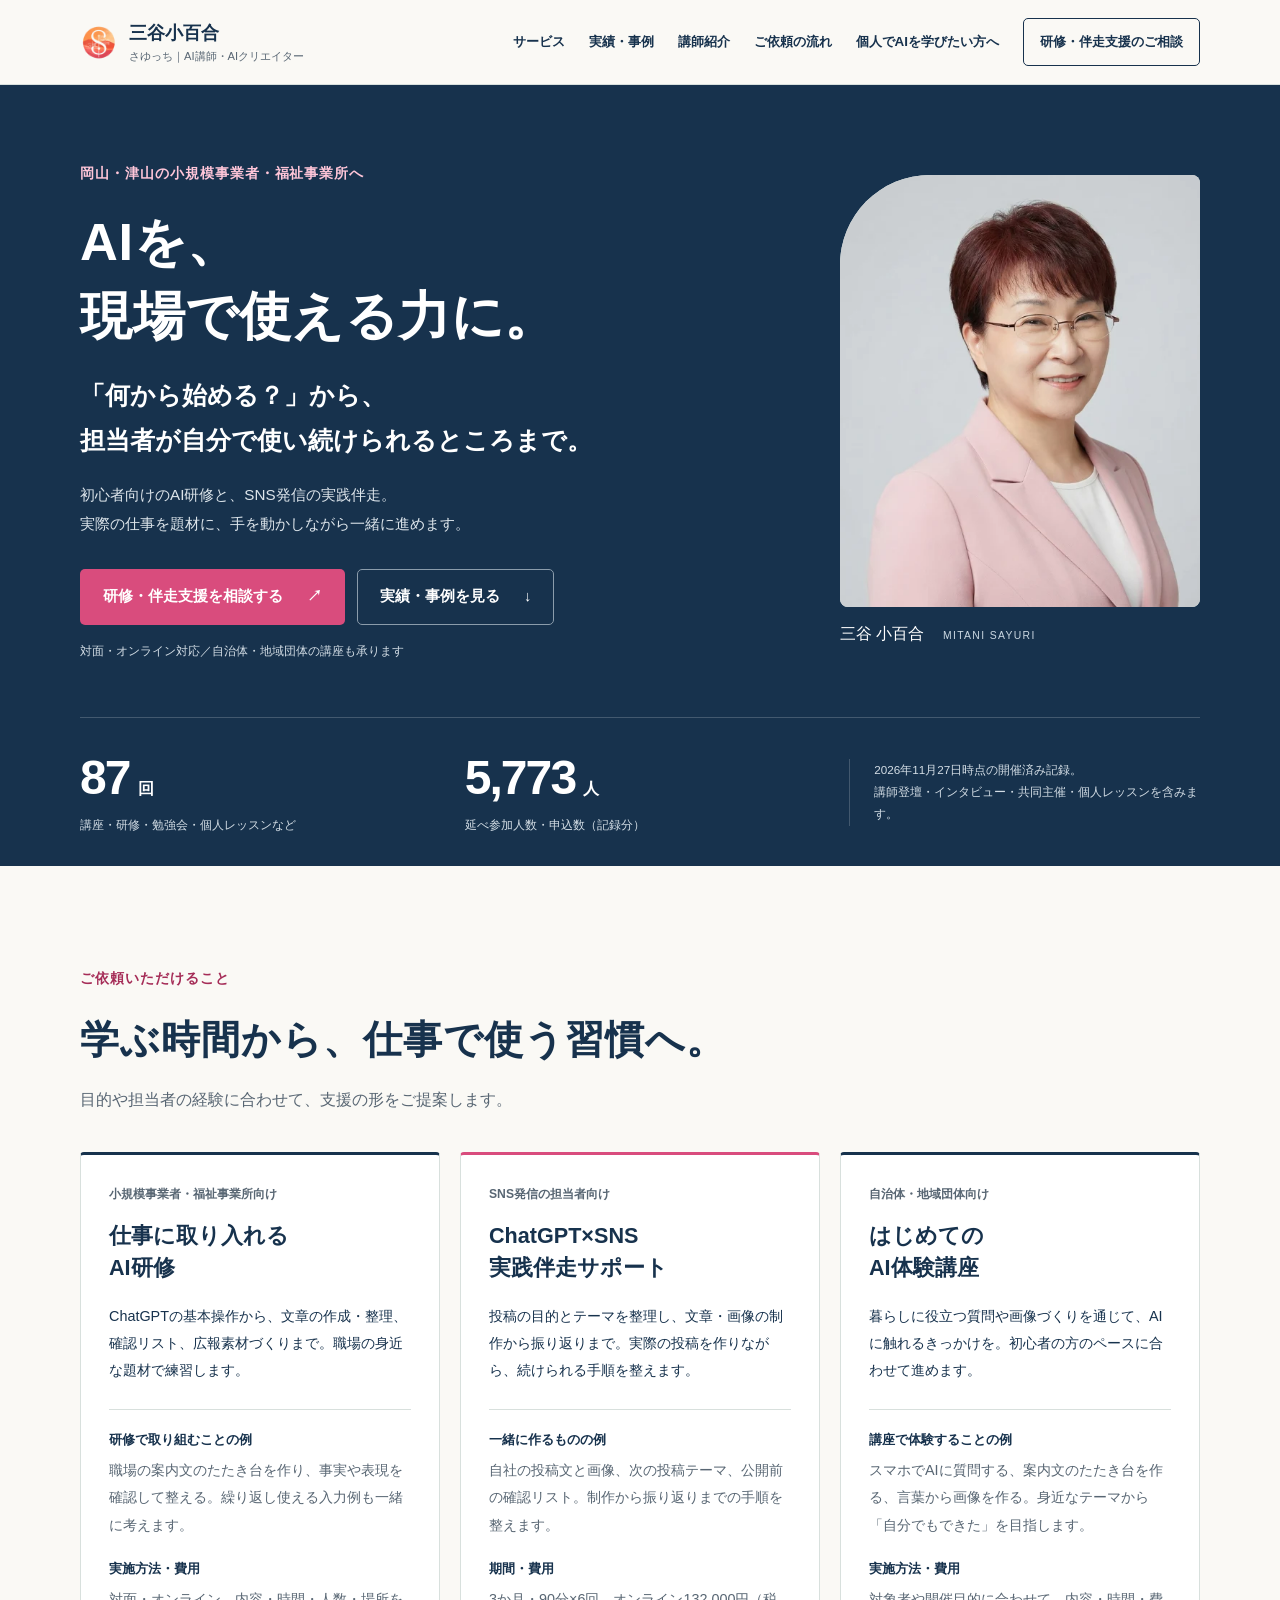
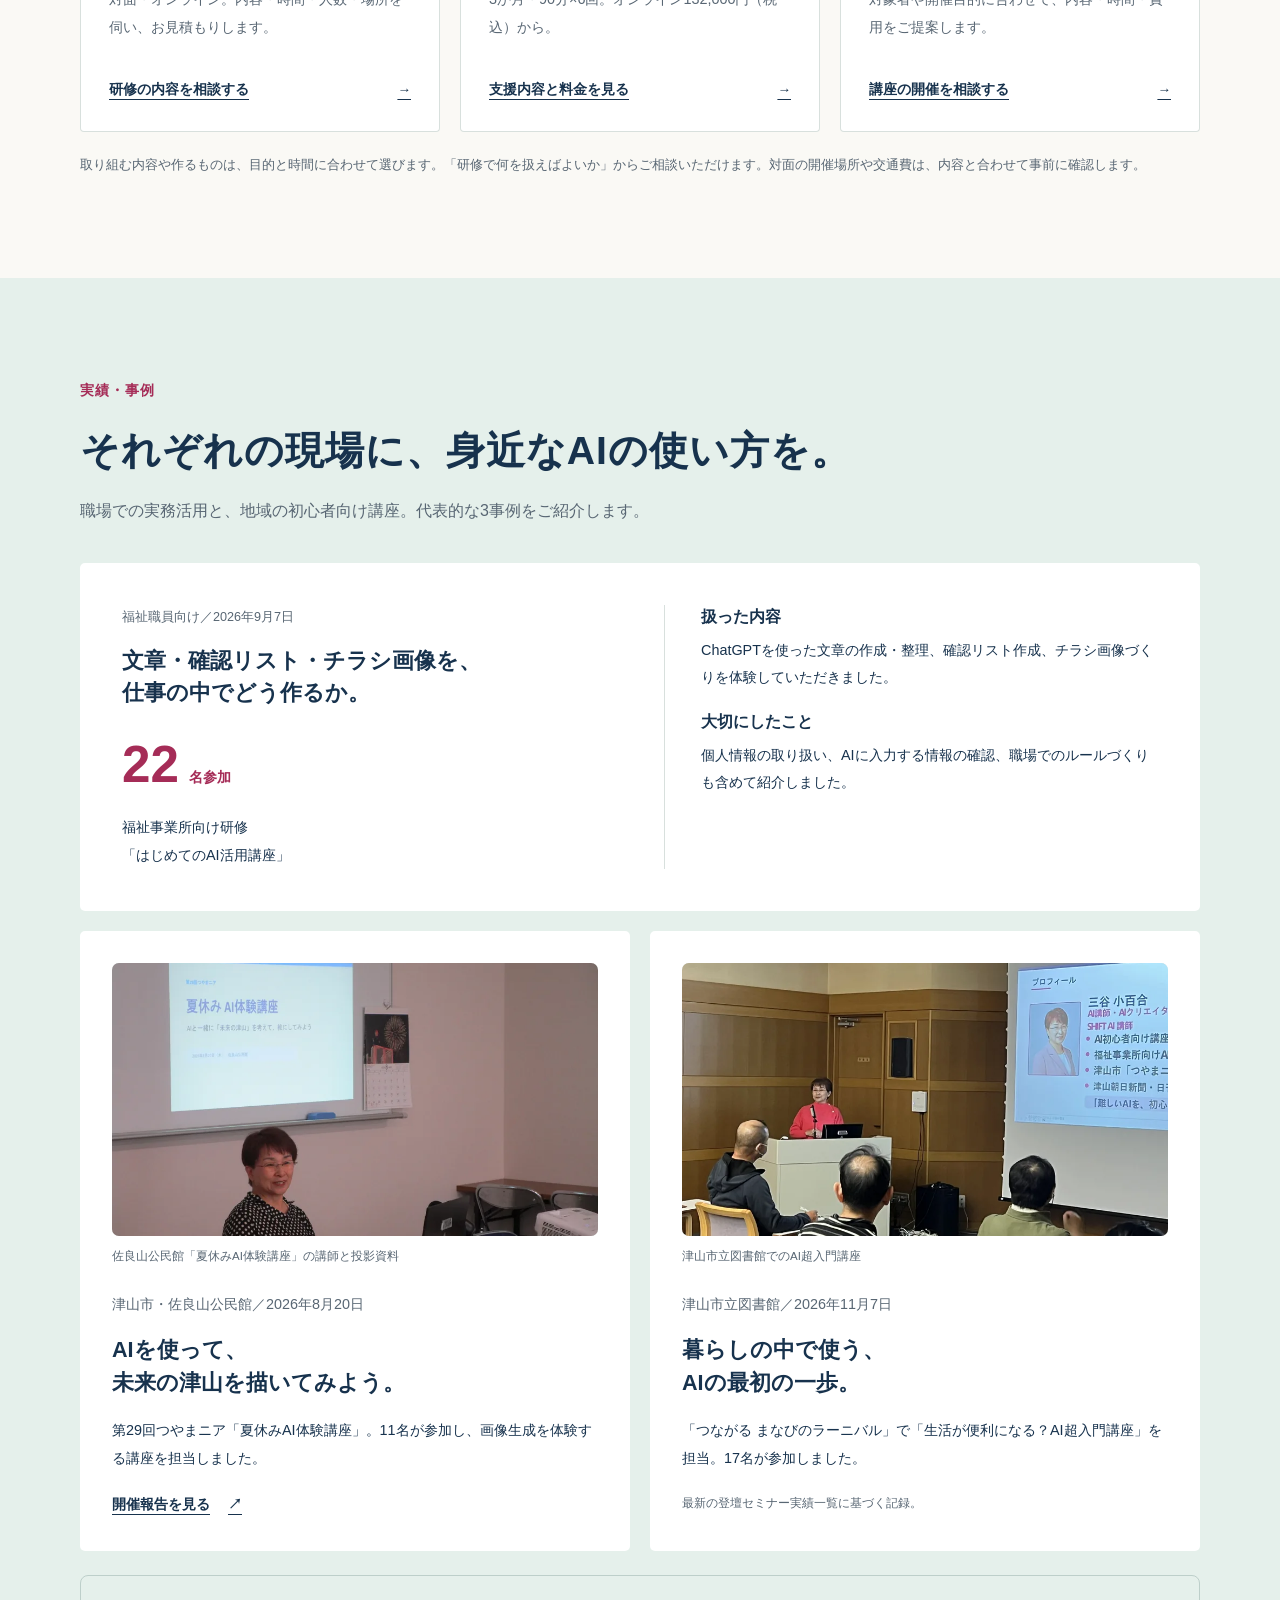
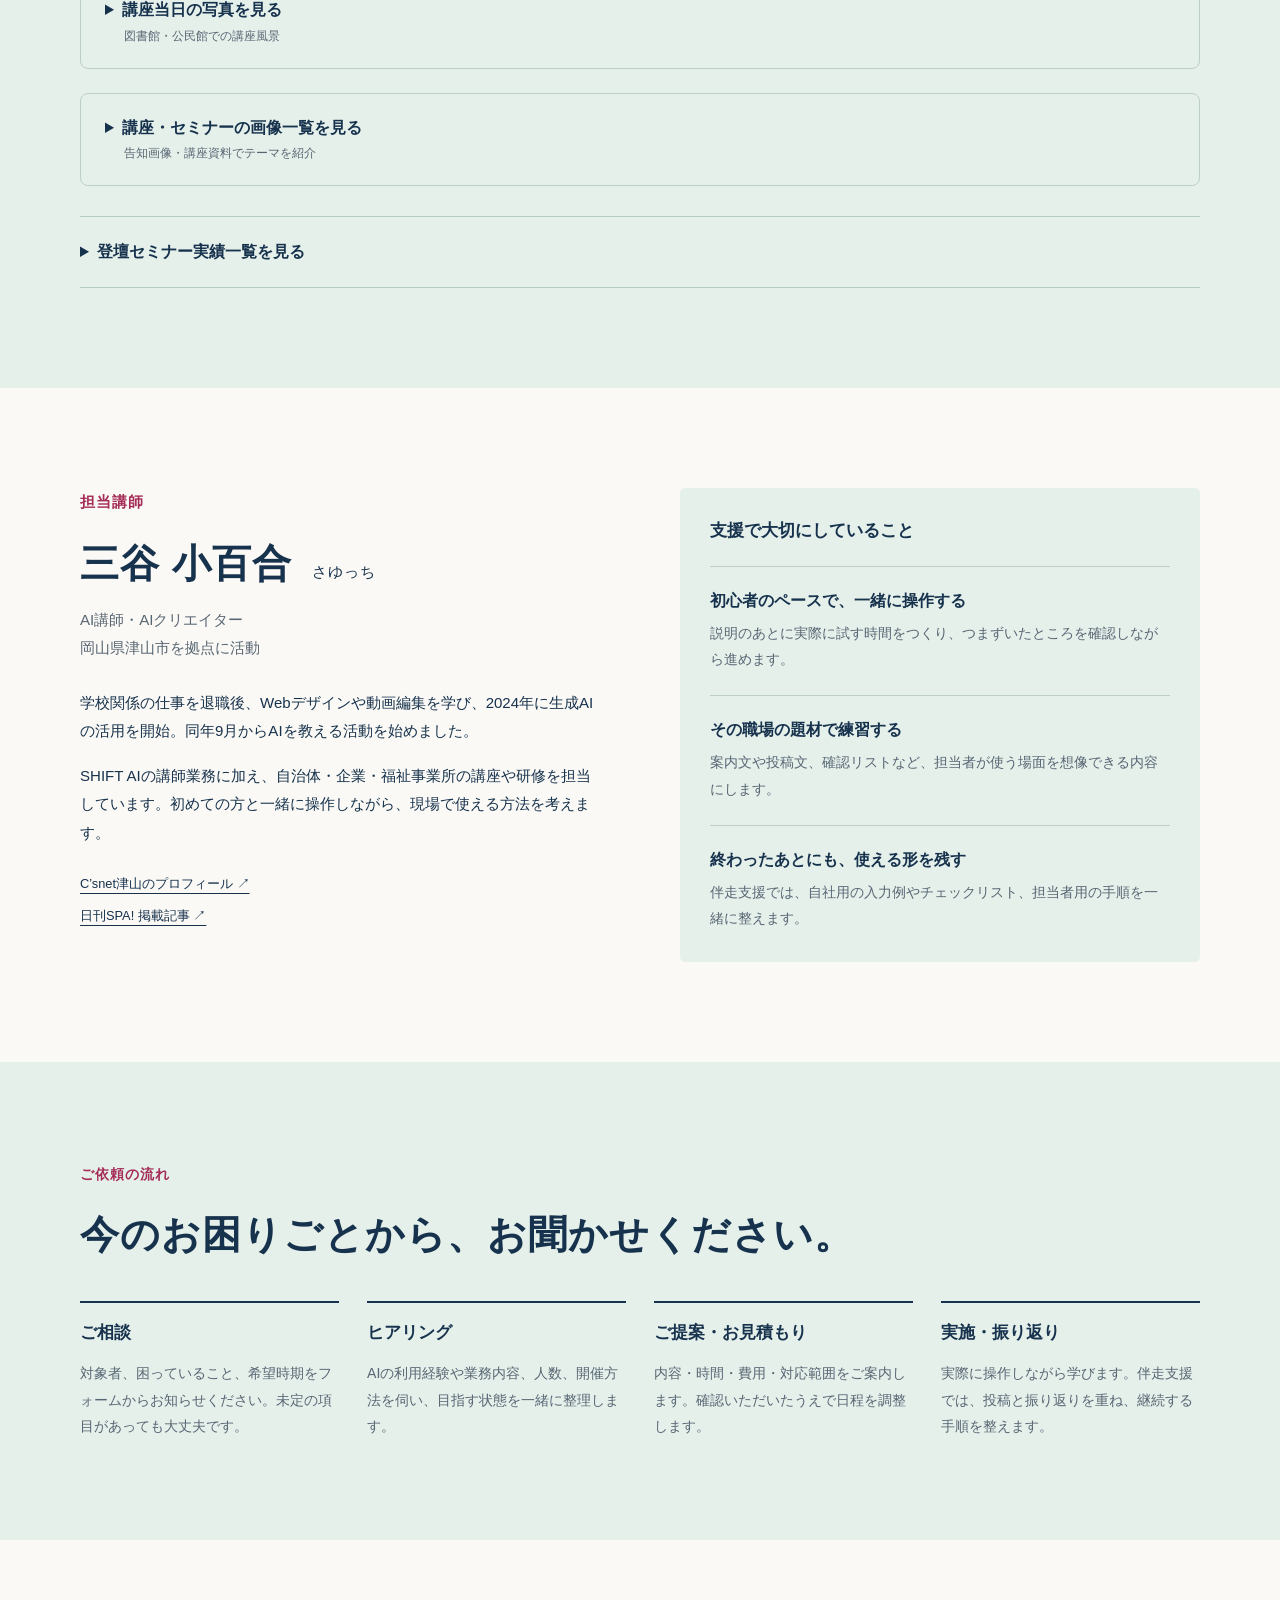
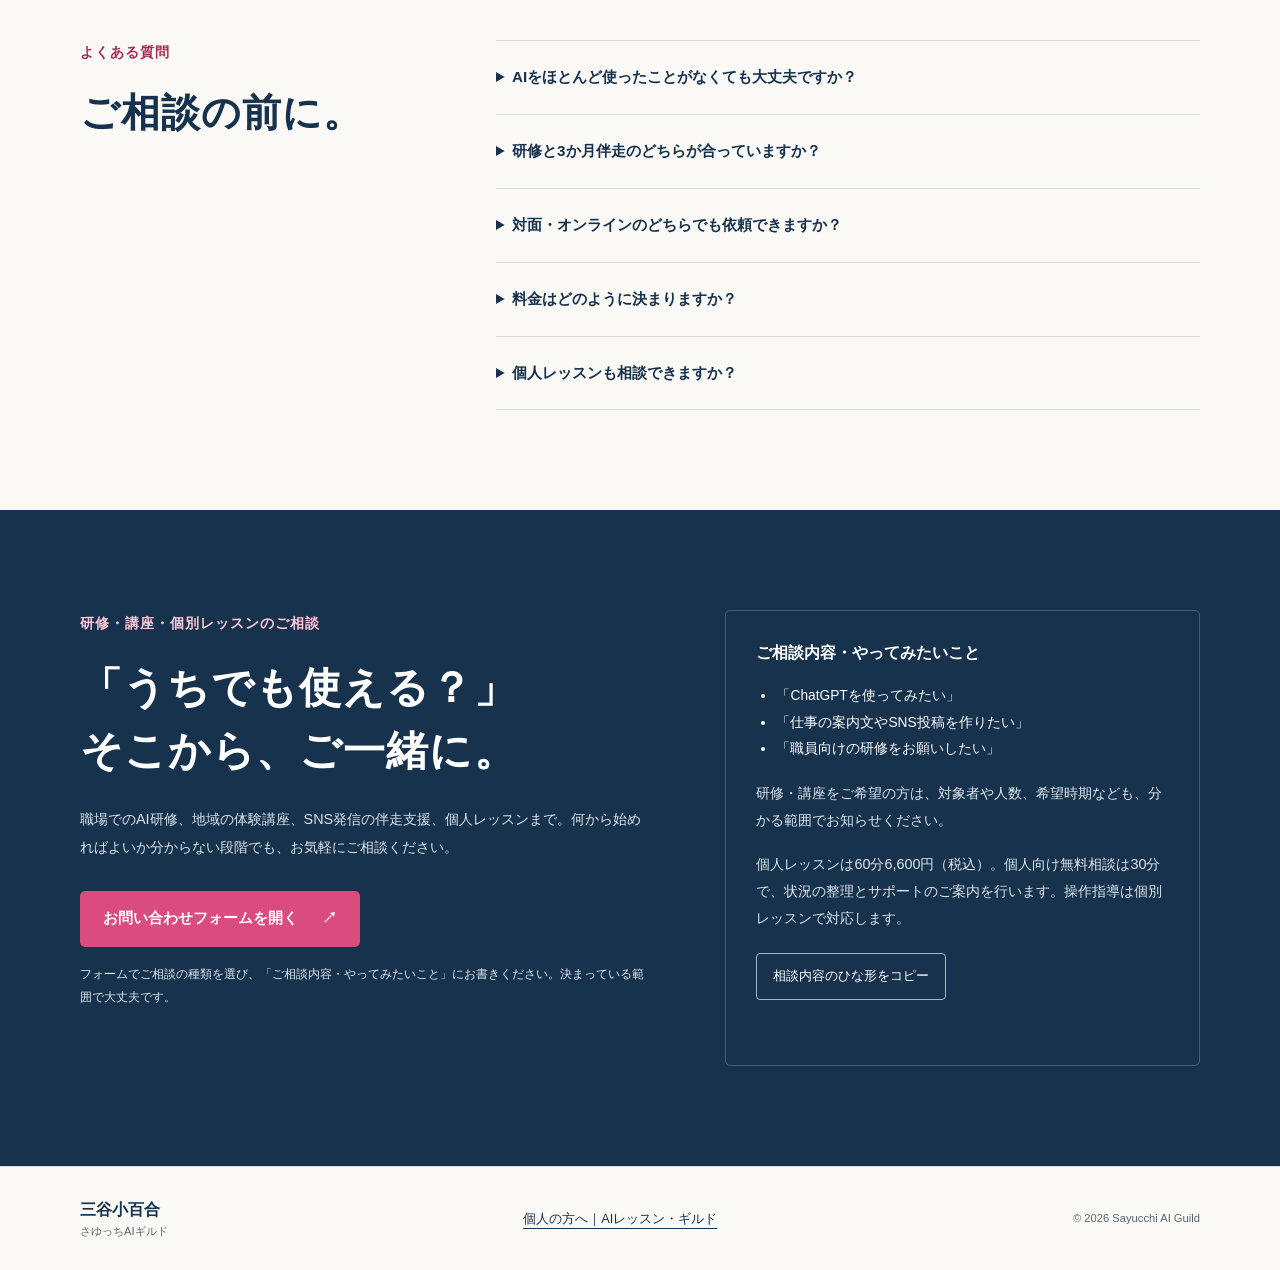
==== commit f7f218d4: "研修の具体例と問い合わせ案内を改善し実績一覧を整理" ====
--- a/index.html
+++ b/index.html
@@ -32,18 +32,19 @@
 </div><div class="wrap evidence"><div><strong>87<span>回</span></strong><p>講座・研修・勉強会・個人レッスンなど</p></div><div><strong>5,773<span>人</span></strong><p>延べ参加人数・申込数（記録分）</p></div><p class="evidence-note">2026年11月27日時点の開催済み記録。<br>講師登壇・インタビュー・共同主催・個人レッスンを含みます。</p></div></section>
 
 <section class="section" id="services"><div class="wrap"><div class="section-heading"><p class="eyebrow">ご依頼いただけること</p><h2>学ぶ時間から、<br class="mobile-break">仕事で使う習慣へ。</h2><p>目的や担当者の経験に合わせて、支援の形をご提案します。</p></div><div class="service-grid">
-  <article class="service"><p class="service-audience">小規模事業者・福祉事業所向け</p><h3>仕事に取り入れる<br>AI研修</h3><p>ChatGPTの基本操作から、文章の作成・整理、確認リスト、広報素材づくりまで。職場の身近な題材で練習します。</p><dl><dt>目指す状態</dt><dd>担当者が、自分の仕事に使える場面と確認すべき点を理解して試せる。</dd><dt>実施方法・費用</dt><dd>対面・オンライン。内容・時間・人数・場所を伺い、お見積もりします。</dd></dl><a class="text-link" href="#contact">研修の内容を相談する <span aria-hidden="true">→</span></a></article>
-  <article class="service featured"><p class="service-audience">SNS発信の担当者向け</p><h3>ChatGPT×SNS<br>実践伴走サポート</h3><p>投稿の目的とテーマを整理し、文章・画像の制作から振り返りまで。実際の投稿を作りながら、続けられる手順を整えます。</p><dl><dt>目指す状態</dt><dd>自社・自事業所の情報で、担当者が投稿を企画・制作・改善できる。</dd><dt>期間・費用</dt><dd>3か月・90分×6回。オンライン132,000円（税込）から。</dd></dl><a class="text-link" href="./business/index.html">支援内容と料金を見る <span aria-hidden="true">→</span></a></article>
-  <article class="service"><p class="service-audience">自治体・地域団体向け</p><h3>はじめての<br>AI体験講座</h3><p>暮らしに役立つ質問や画像づくりを通じて、AIに触れるきっかけを。初心者の方のペースに合わせて進めます。</p><dl><dt>目指す状態</dt><dd>自分でAIに質問し、回答を確認しながら身近なことに活用できる。</dd><dt>実施方法・費用</dt><dd>対象者や開催目的に合わせて、内容・時間・費用をご提案します。</dd></dl><a class="text-link" href="#contact">講座の開催を相談する <span aria-hidden="true">→</span></a></article>
-</div><p class="service-note">「研修で何を扱えばよいか」からご相談いただけます。対面の開催場所や交通費は、内容と合わせて事前に確認します。</p></div></section>
+  <article class="service"><p class="service-audience">小規模事業者・福祉事業所向け</p><h3>仕事に取り入れる<br>AI研修</h3><p>ChatGPTの基本操作から、文章の作成・整理、確認リスト、広報素材づくりまで。職場の身近な題材で練習します。</p><dl><dt>研修で取り組むことの例</dt><dd>職場の案内文のたたき台を作り、事実や表現を確認して整える。繰り返し使える入力例も一緒に考えます。</dd><dt>実施方法・費用</dt><dd>対面・オンライン。内容・時間・人数・場所を伺い、お見積もりします。</dd></dl><a class="text-link" href="#contact">研修の内容を相談する <span aria-hidden="true">→</span></a></article>
+  <article class="service featured"><p class="service-audience">SNS発信の担当者向け</p><h3>ChatGPT×SNS<br>実践伴走サポート</h3><p>投稿の目的とテーマを整理し、文章・画像の制作から振り返りまで。実際の投稿を作りながら、続けられる手順を整えます。</p><dl><dt>一緒に作るものの例</dt><dd>自社の投稿文と画像、次の投稿テーマ、公開前の確認リスト。制作から振り返りまでの手順を整えます。</dd><dt>期間・費用</dt><dd>3か月・90分×6回。オンライン132,000円（税込）から。</dd></dl><a class="text-link" href="./business/index.html">支援内容と料金を見る <span aria-hidden="true">→</span></a></article>
+  <article class="service"><p class="service-audience">自治体・地域団体向け</p><h3>はじめての<br>AI体験講座</h3><p>暮らしに役立つ質問や画像づくりを通じて、AIに触れるきっかけを。初心者の方のペースに合わせて進めます。</p><dl><dt>講座で体験することの例</dt><dd>スマホでAIに質問する、案内文のたたき台を作る、言葉から画像を作る。身近なテーマから「自分でもできた」を目指します。</dd><dt>実施方法・費用</dt><dd>対象者や開催目的に合わせて、内容・時間・費用をご提案します。</dd></dl><a class="text-link" href="#contact">講座の開催を相談する <span aria-hidden="true">→</span></a></article>
+</div><p class="service-note">取り組む内容や作るものは、目的と時間に合わせて選びます。「研修で何を扱えばよいか」からご相談いただけます。対面の開催場所や交通費は、内容と合わせて事前に確認します。</p></div></section>
 
-<section class="section tinted" id="cases"><div class="wrap"><div class="section-heading"><p class="eyebrow">実績・事例</p><h2>それぞれの現場に、<br class="mobile-break">身近なAIの使い方を。</h2><p>これまでに担当した講座の一部をご紹介します。</p></div>
+<section class="section tinted" id="cases"><div class="wrap"><div class="section-heading"><p class="eyebrow">実績・事例</p><h2>それぞれの現場に、<br class="mobile-break">身近なAIの使い方を。</h2><p>職場での実務活用と、地域の初心者向け講座。代表的な3事例をご紹介します。</p></div>
   <article class="case case-main"><div class="case-title"><p class="case-meta">福祉職員向け／2026年9月7日</p><h3>文章・確認リスト・チラシ画像を、<br>仕事の中でどう作るか。</h3><p class="case-number">22<span>名参加</span></p><p>福祉事業所向け研修<br>「はじめてのAI活用講座」</p></div><div class="case-detail"><h4>扱った内容</h4><p>ChatGPTを使った文章の作成・整理、確認リスト作成、チラシ画像づくりを体験していただきました。</p><h4>大切にしたこと</h4><p>個人情報の取り扱い、AIに入力する情報の確認、職場でのルールづくりも含めて紹介しました。</p></div></article>
   <div class="case-grid"><article class="case"><figure class="event-photo"><a aria-label="夏休みAI体験講座の講師と投影資料の写真を拡大" class="event-photo-link" data-caption="2026年8月20日｜佐良山公民館「夏休みAI体験講座」の講師と投影資料" data-seminar-image="" href="./assets/events/20260820-8169.webp"><img alt="佐良山公民館「夏休みAI体験講座」の講師と投影資料" decoding="async" height="675" loading="lazy" src="./assets/events/20260820-8169-thumb.webp" width="900"/></a><figcaption>佐良山公民館「夏休みAI体験講座」の講師と投影資料</figcaption></figure><p class="case-meta">津山市・佐良山公民館／2026年8月20日</p><h3>AIを使って、<br/>未来の津山を描いてみよう。</h3><p>第29回つやまニア「夏休みAI体験講座」。11名が参加し、画像生成を体験する講座を担当しました。</p><a class="text-link" href="https://x.com/sayucchi35/status/2090363662162944113" rel="noopener noreferrer" target="_blank">開催報告を見る <span aria-hidden="true">↗</span></a></article><article class="case"><figure class="event-photo"><a aria-label="津山市立図書館でのAI超入門講座の写真を拡大" class="event-photo-link" data-caption="2026年11月7日｜津山市立図書館でのAI超入門講座" data-seminar-image="" href="./assets/events/20261107-8706.webp"><img alt="津山市立図書館でのAI超入門講座" decoding="async" height="675" loading="lazy" src="./assets/events/20261107-8706-thumb.webp" width="900"/></a><figcaption>津山市立図書館でのAI超入門講座</figcaption></figure><p class="case-meta">津山市立図書館／2026年11月7日</p><h3>暮らしの中で使う、<br/>AIの最初の一歩。</h3><p>「つながる まなびのラーニバル」で「生活が便利になる？AI超入門講座」を担当。17名が参加しました。</p><p class="case-source">最新の登壇セミナー実績一覧に基づく記録。</p></article></div>
-  <section class="event-photos" id="event-photos" aria-labelledby="event-photos-title"><div class="seminar-heading"><p>講座当日の様子</p><h3 id="event-photos-title">参加者と一緒に学ぶ、AIの最初の一歩。</h3><p>2026年11月7日／津山市立図書館「つながる まなびのラーニバル」<br>「生活が便利になる？AI超入門講座」の様子です。</p></div><div class="event-photo-grid"><figure class="event-photo"><a class="event-photo-link" data-seminar-image href="./assets/events/20261107-8706.webp" data-caption="2026年11月7日｜スライドを使いながら、AIについて説明する三谷小百合" aria-label="スライドを使いながら、AIについて説明する三谷小百合の写真を拡大"><img src="./assets/events/20261107-8706-thumb.webp" width="900" height="675" alt="スライドを使いながら、AIについて説明する三谷小百合" loading="lazy" decoding="async"></a><figcaption>スライドを使いながら、AIについて説明する三谷小百合</figcaption></figure><figure class="event-photo"><a class="event-photo-link" data-seminar-image href="./assets/events/20261107-8708.webp" data-caption="2026年11月7日｜参加者への問いかけを交えながら進める講座" aria-label="参加者への問いかけを交えながら進める講座の写真を拡大"><img src="./assets/events/20261107-8708-thumb.webp" width="900" height="675" alt="参加者への問いかけを交えながら進める講座" loading="lazy" decoding="async"></a><figcaption>参加者への問いかけを交えながら進める講座</figcaption></figure><figure class="event-photo"><a class="event-photo-link" data-seminar-image href="./assets/events/20261107-8707.webp" data-caption="2026年11月7日｜「これなら使えそう」を見つける、初心者向けの講座" aria-label="「これなら使えそう」を見つける、初心者向けの講座の写真を拡大"><img src="./assets/events/20261107-8707-thumb.webp" width="675" height="900" alt="「これなら使えそう」を見つける、初心者向けの講座" loading="lazy" decoding="async"></a><figcaption>「これなら使えそう」を見つける、初心者向けの講座</figcaption></figure></div></section>
+  <details class="evidence-fold"><summary>講座当日の写真を見る<span>図書館・公民館での講座風景</span></summary><div class="evidence-fold-content"><section class="event-photos" id="event-photos" aria-labelledby="event-photos-title"><div class="seminar-heading"><p>講座当日の様子</p><h3 id="event-photos-title">参加者と一緒に学ぶ、AIの最初の一歩。</h3><p>2026年11月7日／津山市立図書館「つながる まなびのラーニバル」<br>「生活が便利になる？AI超入門講座」の様子です。</p></div><div class="event-photo-grid"><figure class="event-photo"><a class="event-photo-link" data-seminar-image href="./assets/events/20261107-8706.webp" data-caption="2026年11月7日｜スライドを使いながら、AIについて説明する三谷小百合" aria-label="スライドを使いながら、AIについて説明する三谷小百合の写真を拡大"><img src="./assets/events/20261107-8706-thumb.webp" width="900" height="675" alt="スライドを使いながら、AIについて説明する三谷小百合" loading="lazy" decoding="async"></a><figcaption>スライドを使いながら、AIについて説明する三谷小百合</figcaption></figure><figure class="event-photo"><a class="event-photo-link" data-seminar-image href="./assets/events/20261107-8708.webp" data-caption="2026年11月7日｜参加者への問いかけを交えながら進める講座" aria-label="参加者への問いかけを交えながら進める講座の写真を拡大"><img src="./assets/events/20261107-8708-thumb.webp" width="900" height="675" alt="参加者への問いかけを交えながら進める講座" loading="lazy" decoding="async"></a><figcaption>参加者への問いかけを交えながら進める講座</figcaption></figure><figure class="event-photo"><a class="event-photo-link" data-seminar-image href="./assets/events/20261107-8707.webp" data-caption="2026年11月7日｜「これなら使えそう」を見つける、初心者向けの講座" aria-label="「これなら使えそう」を見つける、初心者向けの講座の写真を拡大"><img src="./assets/events/20261107-8707-thumb.webp" width="675" height="900" alt="「これなら使えそう」を見つける、初心者向けの講座" loading="lazy" decoding="async"></a><figcaption>「これなら使えそう」を見つける、初心者向けの講座</figcaption></figure></div></section>
 <section class="event-photos" id="sarayama-photos" aria-labelledby="sarayama-photos-title"><div class="seminar-heading"><p>夏休みAI体験講座</p><h3 id="sarayama-photos-title">一人ひとりの「やってみたい」を、一緒に。</h3><p>2026年8月20日／佐良山公民館<br>第29回つやまニア「AIを使って、未来の津山を描いてみよう」の様子です。</p></div><div class="event-photo-grid"><figure class="event-photo"><a class="event-photo-link" data-seminar-image href="./assets/events/20260820-8184.webp" data-caption="2026年8月20日｜スマホのChatGPT画面を投影しながら使い方を説明" aria-label="スマホのChatGPT画面を投影しながら使い方を説明の写真を拡大"><img src="./assets/events/20260820-8184-thumb.webp" width="900" height="675" alt="スマホのChatGPT画面を投影しながら使い方を説明" loading="lazy" decoding="async"></a><figcaption>スマホのChatGPT画面を投影しながら使い方を説明</figcaption></figure><figure class="event-photo"><a class="event-photo-link" data-seminar-image href="./assets/events/20260820-8169.webp" data-caption="2026年8月20日｜「未来の津山」をテーマにしたAI体験講座" aria-label="「未来の津山」をテーマにしたAI体験講座の写真を拡大"><img src="./assets/events/20260820-8169-thumb.webp" width="900" height="675" alt="「未来の津山」をテーマにしたAI体験講座" loading="lazy" decoding="async"></a><figcaption>「未来の津山」をテーマにしたAI体験講座</figcaption></figure><figure class="event-photo"><a class="event-photo-link" data-seminar-image href="./assets/events/20260820-8215.webp" data-caption="2026年8月20日｜参加者のアイデアをもとに描いた「未来の津山」" aria-label="参加者のアイデアをもとに描いた「未来の津山」の写真を拡大"><img src="./assets/events/20260820-8215-thumb.webp" width="900" height="675" alt="参加者のアイデアをもとに描いた「未来の津山」" loading="lazy" decoding="async"></a><figcaption>参加者のアイデアをもとに描いた「未来の津山」</figcaption></figure></div></section>
 
-<div class="seminar-archive" id="seminar-gallery"><div class="seminar-heading"><p>講座・セミナーの実績</p><h3>これまでの講座を、画像でご紹介。</h3><p>告知画像や講座資料から、扱ってきたテーマをご覧いただけます。画像を押すと拡大できます。</p></div><div class="seminar-grid"><article class="seminar-card"><a aria-label="生活が便利になる？AI超入門講座の画像を拡大" class="seminar-image" data-caption="2026年11月｜生活が便利になる？AI超入門講座" data-seminar-image="" href="./assets/seminars/seminar-01-1.webp"><img alt="生活が便利になる？AI超入門講座の告知・紹介画像" decoding="async" height="720" loading="lazy" src="./assets/seminars/seminar-01-1-thumb.webp" width="509"/></a><div class="seminar-info"><p class="seminar-date">2026年11月 · 講座チラシ</p><h4>生活が便利になる？AI超入門講座</h4><p class="seminar-org">津山市立図書館／つながる まなびのラーニバル</p><a class="seminar-alternate" data-caption="生活が便利になる？AI超入門講座／別面・別デザイン" data-seminar-image="" href="./assets/seminars/seminar-01-2.webp">別面・別デザインも見る</a></div></article><article class="seminar-card"><a aria-label="夏休みAI体験講座「未来の津山を描いてみよう」の画像を拡大" class="seminar-image" data-caption="2026年8月｜夏休みAI体験講座「未来の津山を描いてみよう」" data-seminar-image="" href="./assets/seminars/seminar-02-1.webp"><img alt="夏休みAI体験講座「未来の津山を描いてみよう」の告知・紹介画像" decoding="async" height="498" loading="lazy" src="./assets/seminars/seminar-02-1-thumb.webp" width="720"/></a><div class="seminar-info"><p class="seminar-date">2026年8月 · 講座チラシ</p><h4>夏休みAI体験講座「未来の津山を描いてみよう」</h4><p class="seminar-org">津山市／佐良山公民館</p></div></article><article class="seminar-card"><a aria-label="AI秘書を使った資料づくり・オンラインセミナーの画像を拡大" class="seminar-image" data-caption="2026年8月｜AI秘書を使った資料づくり・オンラインセミナー" data-seminar-image="" href="./assets/seminars/seminar-03-1.webp"><img alt="AI秘書を使った資料づくり・オンラインセミナーの告知・紹介画像" decoding="async" height="351" loading="lazy" src="./assets/seminars/seminar-03-1-thumb.webp" width="720"/></a><div class="seminar-info"><p class="seminar-date">2026年8月 · セミナー</p><h4>AI秘書を使った資料づくり・オンラインセミナー</h4><p class="seminar-org">自主開催</p></div></article><article class="seminar-card"><a aria-label="ADP100回記念スペシャルLIVEの画像を拡大" class="seminar-image" data-caption="2026年7月｜ADP100回記念スペシャルLIVE" data-seminar-image="" href="./assets/seminars/seminar-05-1.webp"><img alt="ADP100回記念スペシャルLIVEの告知・紹介画像" decoding="async" height="405" loading="lazy" src="./assets/seminars/seminar-05-1-thumb.webp" width="720"/></a><div class="seminar-info"><p class="seminar-date">2026年7月 · LIVE登壇</p><h4>ADP100回記念スペシャルLIVE</h4><p class="seminar-org">AI Dreamers Production（ADP）</p></div></article><article class="seminar-card"><a aria-label="ChatGPT Image2×CanvaAIで発信画像づくりの画像を拡大" class="seminar-image" data-caption="2026年6月｜ChatGPT Image2×CanvaAIで発信画像づくり" data-seminar-image="" href="./assets/seminars/seminar-07-1.webp"><img alt="ChatGPT Image2×CanvaAIで発信画像づくりの告知・紹介画像" decoding="async" height="405" loading="lazy" src="./assets/seminars/seminar-07-1-thumb.webp" width="720"/></a><div class="seminar-info"><p class="seminar-date">2026年6月 · コラボセミナー</p><h4>ChatGPT Image2×CanvaAIで発信画像づくり</h4><p class="seminar-org">ももさんと共催</p><a class="seminar-alternate" data-caption="ChatGPT Image2×CanvaAIで発信画像づくり／別面・別デザイン" data-seminar-image="" href="./assets/seminars/seminar-07-2.webp">別面・別デザインも見る</a></div></article><article class="seminar-card"><a aria-label="Claude Codeをやさしく知れる会の画像を拡大" class="seminar-image" data-caption="2026年6月｜Claude Codeをやさしく知れる会" data-seminar-image="" href="./assets/seminars/seminar-09-1.webp"><img alt="Claude Codeをやさしく知れる会の告知・紹介画像" decoding="async" height="284" loading="lazy" src="./assets/seminars/seminar-09-1-thumb.webp" width="720"/></a><div class="seminar-info"><p class="seminar-date">2026年6月 · セミナー</p><h4>Claude Codeをやさしく知れる会</h4><p class="seminar-org">コミュニティ「Koti」</p></div></article></div><details class="seminar-more"><summary>ほかの講座・活動の画像を見る</summary><div class="seminar-grid"><article class="seminar-card"><a aria-label="オリジナルフォトフレーム作りの画像を拡大" class="seminar-image" data-caption="2026年7月｜オリジナルフォトフレーム作り" data-seminar-image="" href="./assets/seminars/seminar-04-1.webp"><img alt="オリジナルフォトフレーム作りの告知・紹介画像" decoding="async" height="274" loading="lazy" src="./assets/seminars/seminar-04-1-thumb.webp" width="526"/></a><div class="seminar-info"><p class="seminar-date">2026年7月 · 地域活動</p><h4>オリジナルフォトフレーム作り</h4><p class="seminar-org">コスモス会／地域活動</p></div></article><article class="seminar-card"><a aria-label="写真のAIイラスト化を取り入れた交流活動の画像を拡大" class="seminar-image" data-caption="2026年7月｜写真のAIイラスト化を取り入れた交流活動" data-seminar-image="" href="./assets/seminars/seminar-06-1.webp"><img alt="写真のAIイラスト化を取り入れた交流活動の告知・紹介画像" decoding="async" height="405" loading="lazy" src="./assets/seminars/seminar-06-1-thumb.webp" width="720"/></a><div class="seminar-info"><p class="seminar-date">2026年7月 · 地域活動の紹介画像</p><h4>写真のAIイラスト化を取り入れた交流活動</h4><p class="seminar-org">コスモス会／地域活動</p></div></article><article class="seminar-card"><a aria-label="ゆるっと作業会岡山「Claudeを使ってみる初級編」の画像を拡大" class="seminar-image" data-caption="2026年6月｜ゆるっと作業会岡山「Claudeを使ってみる初級編」" data-seminar-image="" href="./assets/seminars/seminar-08-1.webp"><img alt="ゆるっと作業会岡山「Claudeを使ってみる初級編」の告知・紹介画像" decoding="async" height="405" loading="lazy" src="./assets/seminars/seminar-08-1-thumb.webp" width="720"/></a><div class="seminar-info"><p class="seminar-date">2026年6月 · 共同主催</p><h4>ゆるっと作業会岡山「Claudeを使ってみる初級編」</h4><p class="seminar-org">SHIFT AI</p></div></article><article class="seminar-card"><a aria-label="ゆるっと作業会岡山「AI・Canvaでバナー制作」の画像を拡大" class="seminar-image" data-caption="2026年5月｜ゆるっと作業会岡山「AI・Canvaでバナー制作」" data-seminar-image="" href="./assets/seminars/seminar-10-1.webp"><img alt="ゆるっと作業会岡山「AI・Canvaでバナー制作」の告知・紹介画像" decoding="async" height="405" loading="lazy" src="./assets/seminars/seminar-10-1-thumb.webp" width="720"/></a><div class="seminar-info"><p class="seminar-date">2026年5月 · 共同主催</p><h4>ゆるっと作業会岡山「AI・Canvaでバナー制作」</h4><p class="seminar-org">SHIFT AI</p></div></article><article class="seminar-card"><a aria-label="生成AIでバナーデザインの画像を拡大" class="seminar-image" data-caption="2026年5月｜生成AIでバナーデザイン" data-seminar-image="" href="./assets/seminars/seminar-11-1.webp"><img alt="生成AIでバナーデザインの告知・紹介画像" decoding="async" height="405" loading="lazy" src="./assets/seminars/seminar-11-1-thumb.webp" width="720"/></a><div class="seminar-info"><p class="seminar-date">2026年5月 · 講座</p><h4>生成AIでバナーデザイン</h4><p class="seminar-org">自主開催／Ho.kuru</p></div></article><article class="seminar-card"><a aria-label="実写映像のプロにAI動画制作をレクチャーの画像を拡大" class="seminar-image" data-caption="2026年5月｜実写映像のプロにAI動画制作をレクチャー" data-seminar-image="" href="./assets/seminars/seminar-12-1.webp"><img alt="実写映像のプロにAI動画制作をレクチャーの告知・紹介画像" decoding="async" height="261" loading="lazy" src="./assets/seminars/seminar-12-1-thumb.webp" width="500"/></a><div class="seminar-info"><p class="seminar-date">2026年5月 · レクチャー紹介用イメージ</p><h4>実写映像のプロにAI動画制作をレクチャー</h4><p class="seminar-org">個別レクチャー</p></div></article><article class="seminar-card"><a aria-label="AIでつくる！30秒ミュージックビデオ体験会の画像を拡大" class="seminar-image" data-caption="2026年3月｜AIでつくる！30秒ミュージックビデオ体験会" data-seminar-image="" href="./assets/seminars/seminar-13-1.webp"><img alt="AIでつくる！30秒ミュージックビデオ体験会の告知・紹介画像" decoding="async" height="720" loading="lazy" src="./assets/seminars/seminar-13-1-thumb.webp" width="509"/></a><div class="seminar-info"><p class="seminar-date">2026年3月 · 体験会</p><h4>AIでつくる！30秒ミュージックビデオ体験会</h4><p class="seminar-org">自主開催／ひとやね</p></div></article><article class="seminar-card"><a aria-label="無料のAIを使ってキャラが動く音あり動画を作ろうの画像を拡大" class="seminar-image" data-caption="2026年2月｜無料のAIを使ってキャラが動く音あり動画を作ろう" data-seminar-image="" href="./assets/seminars/seminar-14-1.webp"><img alt="無料のAIを使ってキャラが動く音あり動画を作ろうの告知・紹介画像" decoding="async" height="383" loading="lazy" src="./assets/seminars/seminar-14-1-thumb.webp" width="680"/></a><div class="seminar-info"><p class="seminar-date">2026年2月 · ウェビナー</p><h4>無料のAIを使ってキャラが動く音あり動画を作ろう</h4><p class="seminar-org">SHIFT AI</p></div></article><article class="seminar-card"><a aria-label="絵が描けなくてもアニメは作れる！AI動画生成体験会の画像を拡大" class="seminar-image" data-caption="2026年2月｜絵が描けなくてもアニメは作れる！AI動画生成体験会" data-seminar-image="" href="./assets/seminars/seminar-15-1.webp"><img alt="絵が描けなくてもアニメは作れる！AI動画生成体験会の告知・紹介画像" decoding="async" height="720" loading="lazy" src="./assets/seminars/seminar-15-1-thumb.webp" width="509"/></a><div class="seminar-info"><p class="seminar-date">2026年2月 · 体験会</p><h4>絵が描けなくてもアニメは作れる！AI動画生成体験会</h4><p class="seminar-org">自主開催／ひとやね</p></div></article><article class="seminar-card"><a aria-label="センス0から30分で 企画・デザイン爆速作成術の画像を拡大" class="seminar-image" data-caption="2026年1月｜センス0から30分で 企画・デザイン爆速作成術" data-seminar-image="" href="./assets/seminars/seminar-16-1.webp"><img alt="センス0から30分で 企画・デザイン爆速作成術の告知・紹介画像" decoding="async" height="405" loading="lazy" src="./assets/seminars/seminar-16-1-thumb.webp" width="720"/></a><div class="seminar-info"><p class="seminar-date">2026年1月 · ウェビナー</p><h4>センス0から30分で 企画・デザイン爆速作成術</h4><p class="seminar-org">SHIFT AI</p></div></article><article class="seminar-card"><a aria-label="AnimonAI 案件獲得を目指す実践ウェビナーの画像を拡大" class="seminar-image" data-caption="2026年1月｜AnimonAI 案件獲得を目指す実践ウェビナー" data-seminar-image="" href="./assets/seminars/seminar-17-1.webp"><img alt="AnimonAI 案件獲得を目指す実践ウェビナーの告知・紹介画像" decoding="async" height="405" loading="lazy" src="./assets/seminars/seminar-17-1-thumb.webp" width="720"/></a><div class="seminar-info"><p class="seminar-date">2026年1月 · ウェビナー</p><h4>AnimonAI 案件獲得を目指す実践ウェビナー</h4><p class="seminar-org">SHIFT AI</p></div></article><article class="seminar-card"><a aria-label="Vrewで案件獲得を実現！完全実践ワークショップの画像を拡大" class="seminar-image" data-caption="2025年12月｜Vrewで案件獲得を実現！完全実践ワークショップ" data-seminar-image="" href="./assets/seminars/seminar-18-1.webp"><img alt="Vrewで案件獲得を実現！完全実践ワークショップの告知・紹介画像" decoding="async" height="405" loading="lazy" src="./assets/seminars/seminar-18-1-thumb.webp" width="720"/></a><div class="seminar-info"><p class="seminar-date">2025年12月 · ウェビナー</p><h4>Vrewで案件獲得を実現！完全実践ワークショップ</h4><p class="seminar-org">SHIFT AI</p></div></article><article class="seminar-card"><a aria-label="AIスタートダッシュ実践会の画像を拡大" class="seminar-image" data-caption="2025年11月｜AIスタートダッシュ実践会" data-seminar-image="" href="./assets/seminars/seminar-19-1.webp"><img alt="AIスタートダッシュ実践会の告知・紹介画像" decoding="async" height="405" loading="lazy" src="./assets/seminars/seminar-19-1-thumb.webp" width="720"/></a><div class="seminar-info"><p class="seminar-date">2025年11月 · ウェビナー</p><h4>AIスタートダッシュ実践会</h4><p class="seminar-org">SHIFT AI</p></div></article><article class="seminar-card"><a aria-label="成長のヒントはここに！成果への秘訣 大暴露セミナーの画像を拡大" class="seminar-image" data-caption="2025年10月｜成長のヒントはここに！成果への秘訣 大暴露セミナー" data-seminar-image="" href="./assets/seminars/seminar-20-1.webp"><img alt="成長のヒントはここに！成果への秘訣 大暴露セミナーの告知・紹介画像" decoding="async" height="405" loading="lazy" src="./assets/seminars/seminar-20-1-thumb.webp" width="720"/></a><div class="seminar-info"><p class="seminar-date">2025年10月 · インタビュー登壇</p><h4>成長のヒントはここに！成果への秘訣 大暴露セミナー</h4><p class="seminar-org">SHIFT AI</p></div></article><article class="seminar-card"><a aria-label="副業につながるVrew活用術の画像を拡大" class="seminar-image" data-caption="2025年10月｜副業につながるVrew活用術" data-seminar-image="" href="./assets/seminars/seminar-21-1.webp"><img alt="副業につながるVrew活用術の告知・紹介画像" decoding="async" height="405" loading="lazy" src="./assets/seminars/seminar-21-1-thumb.webp" width="720"/></a><div class="seminar-info"><p class="seminar-date">2025年10月 · ウェビナー</p><h4>副業につながるVrew活用術</h4><p class="seminar-org">SHIFT AI</p></div></article><article class="seminar-card"><a aria-label="ゆるっと作業会 岡山の画像を拡大" class="seminar-image" data-caption="2025年9月｜ゆるっと作業会 岡山" data-seminar-image="" href="./assets/seminars/seminar-22-1.webp"><img alt="ゆるっと作業会 岡山の告知・紹介画像" decoding="async" height="405" loading="lazy" src="./assets/seminars/seminar-22-1-thumb.webp" width="720"/></a><div class="seminar-info"><p class="seminar-date">2025年9月 · 共同主催</p><h4>ゆるっと作業会 岡山</h4><p class="seminar-org">SHIFT AI</p></div></article><article class="seminar-card"><a aria-label="静止画が動き出す魔法を体験！AI動画生成の画像を拡大" class="seminar-image" data-caption="2025年7月｜静止画が動き出す魔法を体験！AI動画生成" data-seminar-image="" href="./assets/seminars/seminar-23-1.webp"><img alt="静止画が動き出す魔法を体験！AI動画生成の告知・紹介画像" decoding="async" height="405" loading="lazy" src="./assets/seminars/seminar-23-1-thumb.webp" width="720"/></a><div class="seminar-info"><p class="seminar-date">2025年7月 · 実践講座</p><h4>静止画が動き出す魔法を体験！AI動画生成</h4><p class="seminar-org">能動動画雑談会</p></div></article><article class="seminar-card"><a aria-label="超カンタン！Vrewで動画編集デビューの画像を拡大" class="seminar-image" data-caption="2025年7月｜超カンタン！Vrewで動画編集デビュー" data-seminar-image="" href="./assets/seminars/seminar-24-1.webp"><img alt="超カンタン！Vrewで動画編集デビューの告知・紹介画像" decoding="async" height="405" loading="lazy" src="./assets/seminars/seminar-24-1-thumb.webp" width="720"/></a><div class="seminar-info"><p class="seminar-date">2025年7月 · ウェビナー</p><h4>超カンタン！Vrewで動画編集デビュー</h4><p class="seminar-org">SHIFT AI</p></div></article><article class="seminar-card"><a aria-label="プロンプトだけで画像が生まれる世界の画像を拡大" class="seminar-image" data-caption="2025年6月｜プロンプトだけで画像が生まれる世界" data-seminar-image="" href="./assets/seminars/seminar-25-1.webp"><img alt="プロンプトだけで画像が生まれる世界の告知・紹介画像" decoding="async" height="377" loading="lazy" src="./assets/seminars/seminar-25-1-thumb.webp" width="720"/></a><div class="seminar-info"><p class="seminar-date">2025年6月 · 画像生成講座</p><h4>プロンプトだけで画像が生まれる世界</h4><p class="seminar-org">コミュニティ「Koti」</p></div></article><article class="seminar-card"><a aria-label="ChatGPT強化オンライン合宿の画像を拡大" class="seminar-image" data-caption="2025年6月｜ChatGPT強化オンライン合宿" data-seminar-image="" href="./assets/seminars/seminar-26-1.webp"><img alt="ChatGPT強化オンライン合宿の告知・紹介画像" decoding="async" height="405" loading="lazy" src="./assets/seminars/seminar-26-1-thumb.webp" width="720"/></a><div class="seminar-info"><p class="seminar-date">2025年6月 · オンライン合宿</p><h4>ChatGPT強化オンライン合宿</h4><p class="seminar-org">SHIFT AI</p></div></article><article class="seminar-card"><a aria-label="シニア世代の挑戦！さゆっちさんのリアルの画像を拡大" class="seminar-image" data-caption="2025年5月｜シニア世代の挑戦！さゆっちさんのリアル" data-seminar-image="" href="./assets/seminars/seminar-27-1.webp"><img alt="シニア世代の挑戦！さゆっちさんのリアルの告知・紹介画像" decoding="async" height="405" loading="lazy" src="./assets/seminars/seminar-27-1-thumb.webp" width="720"/></a><div class="seminar-info"><p class="seminar-date">2025年5月 · 実績者インタビュー</p><h4>シニア世代の挑戦！さゆっちさんのリアル</h4><p class="seminar-org">SHIFT AI</p></div></article><article class="seminar-card"><a aria-label="無課金のその先へ！レベルアップウェビナーの画像を拡大" class="seminar-image" data-caption="2025年5月｜無課金のその先へ！レベルアップウェビナー" data-seminar-image="" href="./assets/seminars/seminar-28-1.webp"><img alt="無課金のその先へ！レベルアップウェビナーの告知・紹介画像" decoding="async" height="405" loading="lazy" src="./assets/seminars/seminar-28-1-thumb.webp" width="720"/></a><div class="seminar-info"><p class="seminar-date">2025年5月 · ウェビナー</p><h4>無課金のその先へ！レベルアップウェビナー</h4><p class="seminar-org">SHIFT AI</p></div></article><article class="seminar-card"><a aria-label="画像生成集中講座 Day2／ChatGPT・DALL·E 3基礎の画像を拡大" class="seminar-image" data-caption="2025年4月｜画像生成集中講座 Day2／ChatGPT・DALL·E 3基礎" data-seminar-image="" href="./assets/seminars/seminar-29-1.webp"><img alt="画像生成集中講座 Day2／ChatGPT・DALL·E 3基礎の告知・紹介画像" decoding="async" height="405" loading="lazy" src="./assets/seminars/seminar-29-1-thumb.webp" width="720"/></a><div class="seminar-info"><p class="seminar-date">2025年4月 · ウェビナー</p><h4>画像生成集中講座 Day2／ChatGPT・DALL·E 3基礎</h4><p class="seminar-org">SHIFT AI</p></div></article><article class="seminar-card"><a aria-label="ChatGPT強化オンライン合宿の画像を拡大" class="seminar-image" data-caption="2025年4月｜ChatGPT強化オンライン合宿" data-seminar-image="" href="./assets/seminars/seminar-30-1.webp"><img alt="ChatGPT強化オンライン合宿の告知・紹介画像" decoding="async" height="405" loading="lazy" src="./assets/seminars/seminar-30-1-thumb.webp" width="720"/></a><div class="seminar-info"><p class="seminar-date">2025年4月 · オンライン合宿</p><h4>ChatGPT強化オンライン合宿</h4><p class="seminar-org">SHIFT AI</p></div></article><article class="seminar-card"><a aria-label="副業迷子から60歳を超えてAI講師への画像を拡大" class="seminar-image" data-caption="2025年4月｜副業迷子から60歳を超えてAI講師へ" data-seminar-image="" href="./assets/seminars/seminar-31-1.webp"><img alt="副業迷子から60歳を超えてAI講師への告知・紹介画像" decoding="async" height="353" loading="lazy" src="./assets/seminars/seminar-31-1-thumb.webp" width="720"/></a><div class="seminar-info"><p class="seminar-date">2025年4月 · セミナー</p><h4>副業迷子から60歳を超えてAI講師へ</h4><p class="seminar-org">AI Dreamers Production（ADP）</p></div></article><article class="seminar-card"><a aria-label="5分でわかる！AI活用セミナーの画像を拡大" class="seminar-image" data-caption="2024年12月｜5分でわかる！AI活用セミナー" data-seminar-image="" href="./assets/seminars/seminar-32-1.webp"><img alt="5分でわかる！AI活用セミナーの告知・紹介画像" decoding="async" height="352" loading="lazy" src="./assets/seminars/seminar-32-1-thumb.webp" width="720"/></a><div class="seminar-info"><p class="seminar-date">2024年12月 · オンラインセミナー</p><h4>5分でわかる！AI活用セミナー</h4><p class="seminar-org">自主開催</p></div></article><article class="seminar-card"><a aria-label="AIであそぼ／AIツールを使ったスライド資料作成の画像を拡大" class="seminar-image" data-caption="2024年12月｜AIであそぼ／AIツールを使ったスライド資料作成" data-seminar-image="" href="./assets/seminars/seminar-33-1.webp"><img alt="AIであそぼ／AIツールを使ったスライド資料作成の告知・紹介画像" decoding="async" height="405" loading="lazy" src="./assets/seminars/seminar-33-1-thumb.webp" width="720"/></a><div class="seminar-info"><p class="seminar-date">2024年12月 · 講座資料</p><h4>AIであそぼ／AIツールを使ったスライド資料作成</h4><p class="seminar-org">うのベース</p></div></article><article class="seminar-card"><a aria-label="AIであそぼ（画像・動画編）の画像を拡大" class="seminar-image" data-caption="2024年9月｜AIであそぼ（画像・動画編）" data-seminar-image="" href="./assets/seminars/seminar-34-1.webp"><img alt="AIであそぼ（画像・動画編）の告知・紹介画像" decoding="async" height="405" loading="lazy" src="./assets/seminars/seminar-34-1-thumb.webp" width="720"/></a><div class="seminar-info"><p class="seminar-date">2024年9月 · 講座資料</p><h4>AIであそぼ（画像・動画編）</h4><p class="seminar-org">うのベース</p></div></article><article class="seminar-card"><a aria-label="60代からでもできた！AI×デザインで在宅ワークの画像を拡大" class="seminar-image" data-caption="6月23日配信｜60代からでもできた！AI×デザインで在宅ワーク" data-seminar-image="" href="./assets/seminars/seminar-35-1.webp"><img alt="60代からでもできた！AI×デザインで在宅ワークの告知・紹介画像" decoding="async" height="480" loading="lazy" src="./assets/seminars/seminar-35-1-thumb.webp" width="720"/></a><div class="seminar-info"><p class="seminar-date">6月23日配信 · インタビュー</p><h4>60代からでもできた！AI×デザインで在宅ワーク</h4><p class="seminar-org">フリーランスの学校／Voicy</p></div></article></div></details><p class="seminar-note">開催済みの講座・活動に関する告知・紹介画像です。画像内の料金・申込案内・ツール名は制作当時のものです。</p></div><dialog class="seminar-dialog" aria-labelledby="seminar-dialog-caption"><div class="seminar-dialog-toolbar"><p id="seminar-dialog-caption"></p><button type="button" class="seminar-close" aria-label="拡大画像を閉じる">閉じる ×</button></div><div class="seminar-dialog-body"><img alt=""></div></dialog>
+</div></details>
+<details class="evidence-fold"><summary>講座・セミナーの画像一覧を見る<span>告知画像・講座資料でテーマを紹介</span></summary><div class="evidence-fold-content"><div class="seminar-archive" id="seminar-gallery"><div class="seminar-heading"><p>講座・セミナーの実績</p><h3>これまでの講座を、画像でご紹介。</h3><p>告知画像や講座資料から、扱ってきたテーマをご覧いただけます。画像を押すと拡大できます。</p></div><div class="seminar-grid"><article class="seminar-card"><a aria-label="生活が便利になる？AI超入門講座の画像を拡大" class="seminar-image" data-caption="2026年11月｜生活が便利になる？AI超入門講座" data-seminar-image="" href="./assets/seminars/seminar-01-1.webp"><img alt="生活が便利になる？AI超入門講座の告知・紹介画像" decoding="async" height="720" loading="lazy" src="./assets/seminars/seminar-01-1-thumb.webp" width="509"/></a><div class="seminar-info"><p class="seminar-date">2026年11月 · 講座チラシ</p><h4>生活が便利になる？AI超入門講座</h4><p class="seminar-org">津山市立図書館／つながる まなびのラーニバル</p><a class="seminar-alternate" data-caption="生活が便利になる？AI超入門講座／別面・別デザイン" data-seminar-image="" href="./assets/seminars/seminar-01-2.webp">別面・別デザインも見る</a></div></article><article class="seminar-card"><a aria-label="夏休みAI体験講座「未来の津山を描いてみよう」の画像を拡大" class="seminar-image" data-caption="2026年8月｜夏休みAI体験講座「未来の津山を描いてみよう」" data-seminar-image="" href="./assets/seminars/seminar-02-1.webp"><img alt="夏休みAI体験講座「未来の津山を描いてみよう」の告知・紹介画像" decoding="async" height="498" loading="lazy" src="./assets/seminars/seminar-02-1-thumb.webp" width="720"/></a><div class="seminar-info"><p class="seminar-date">2026年8月 · 講座チラシ</p><h4>夏休みAI体験講座「未来の津山を描いてみよう」</h4><p class="seminar-org">津山市／佐良山公民館</p></div></article><article class="seminar-card"><a aria-label="AI秘書を使った資料づくり・オンラインセミナーの画像を拡大" class="seminar-image" data-caption="2026年8月｜AI秘書を使った資料づくり・オンラインセミナー" data-seminar-image="" href="./assets/seminars/seminar-03-1.webp"><img alt="AI秘書を使った資料づくり・オンラインセミナーの告知・紹介画像" decoding="async" height="351" loading="lazy" src="./assets/seminars/seminar-03-1-thumb.webp" width="720"/></a><div class="seminar-info"><p class="seminar-date">2026年8月 · セミナー</p><h4>AI秘書を使った資料づくり・オンラインセミナー</h4><p class="seminar-org">自主開催</p></div></article><article class="seminar-card"><a aria-label="ADP100回記念スペシャルLIVEの画像を拡大" class="seminar-image" data-caption="2026年7月｜ADP100回記念スペシャルLIVE" data-seminar-image="" href="./assets/seminars/seminar-05-1.webp"><img alt="ADP100回記念スペシャルLIVEの告知・紹介画像" decoding="async" height="405" loading="lazy" src="./assets/seminars/seminar-05-1-thumb.webp" width="720"/></a><div class="seminar-info"><p class="seminar-date">2026年7月 · LIVE登壇</p><h4>ADP100回記念スペシャルLIVE</h4><p class="seminar-org">AI Dreamers Production（ADP）</p></div></article><article class="seminar-card"><a aria-label="ChatGPT Image2×CanvaAIで発信画像づくりの画像を拡大" class="seminar-image" data-caption="2026年6月｜ChatGPT Image2×CanvaAIで発信画像づくり" data-seminar-image="" href="./assets/seminars/seminar-07-1.webp"><img alt="ChatGPT Image2×CanvaAIで発信画像づくりの告知・紹介画像" decoding="async" height="405" loading="lazy" src="./assets/seminars/seminar-07-1-thumb.webp" width="720"/></a><div class="seminar-info"><p class="seminar-date">2026年6月 · コラボセミナー</p><h4>ChatGPT Image2×CanvaAIで発信画像づくり</h4><p class="seminar-org">ももさんと共催</p><a class="seminar-alternate" data-caption="ChatGPT Image2×CanvaAIで発信画像づくり／別面・別デザイン" data-seminar-image="" href="./assets/seminars/seminar-07-2.webp">別面・別デザインも見る</a></div></article><article class="seminar-card"><a aria-label="Claude Codeをやさしく知れる会の画像を拡大" class="seminar-image" data-caption="2026年6月｜Claude Codeをやさしく知れる会" data-seminar-image="" href="./assets/seminars/seminar-09-1.webp"><img alt="Claude Codeをやさしく知れる会の告知・紹介画像" decoding="async" height="284" loading="lazy" src="./assets/seminars/seminar-09-1-thumb.webp" width="720"/></a><div class="seminar-info"><p class="seminar-date">2026年6月 · セミナー</p><h4>Claude Codeをやさしく知れる会</h4><p class="seminar-org">コミュニティ「Koti」</p></div></article></div><details class="seminar-more"><summary>ほかの講座・活動の画像を見る</summary><div class="seminar-grid"><article class="seminar-card"><a aria-label="オリジナルフォトフレーム作りの画像を拡大" class="seminar-image" data-caption="2026年7月｜オリジナルフォトフレーム作り" data-seminar-image="" href="./assets/seminars/seminar-04-1.webp"><img alt="オリジナルフォトフレーム作りの告知・紹介画像" decoding="async" height="274" loading="lazy" src="./assets/seminars/seminar-04-1-thumb.webp" width="526"/></a><div class="seminar-info"><p class="seminar-date">2026年7月 · 地域活動</p><h4>オリジナルフォトフレーム作り</h4><p class="seminar-org">コスモス会／地域活動</p></div></article><article class="seminar-card"><a aria-label="写真のAIイラスト化を取り入れた交流活動の画像を拡大" class="seminar-image" data-caption="2026年7月｜写真のAIイラスト化を取り入れた交流活動" data-seminar-image="" href="./assets/seminars/seminar-06-1.webp"><img alt="写真のAIイラスト化を取り入れた交流活動の告知・紹介画像" decoding="async" height="405" loading="lazy" src="./assets/seminars/seminar-06-1-thumb.webp" width="720"/></a><div class="seminar-info"><p class="seminar-date">2026年7月 · 地域活動の紹介画像</p><h4>写真のAIイラスト化を取り入れた交流活動</h4><p class="seminar-org">コスモス会／地域活動</p></div></article><article class="seminar-card"><a aria-label="ゆるっと作業会岡山「Claudeを使ってみる初級編」の画像を拡大" class="seminar-image" data-caption="2026年6月｜ゆるっと作業会岡山「Claudeを使ってみる初級編」" data-seminar-image="" href="./assets/seminars/seminar-08-1.webp"><img alt="ゆるっと作業会岡山「Claudeを使ってみる初級編」の告知・紹介画像" decoding="async" height="405" loading="lazy" src="./assets/seminars/seminar-08-1-thumb.webp" width="720"/></a><div class="seminar-info"><p class="seminar-date">2026年6月 · 共同主催</p><h4>ゆるっと作業会岡山「Claudeを使ってみる初級編」</h4><p class="seminar-org">SHIFT AI</p></div></article><article class="seminar-card"><a aria-label="ゆるっと作業会岡山「AI・Canvaでバナー制作」の画像を拡大" class="seminar-image" data-caption="2026年5月｜ゆるっと作業会岡山「AI・Canvaでバナー制作」" data-seminar-image="" href="./assets/seminars/seminar-10-1.webp"><img alt="ゆるっと作業会岡山「AI・Canvaでバナー制作」の告知・紹介画像" decoding="async" height="405" loading="lazy" src="./assets/seminars/seminar-10-1-thumb.webp" width="720"/></a><div class="seminar-info"><p class="seminar-date">2026年5月 · 共同主催</p><h4>ゆるっと作業会岡山「AI・Canvaでバナー制作」</h4><p class="seminar-org">SHIFT AI</p></div></article><article class="seminar-card"><a aria-label="生成AIでバナーデザインの画像を拡大" class="seminar-image" data-caption="2026年5月｜生成AIでバナーデザイン" data-seminar-image="" href="./assets/seminars/seminar-11-1.webp"><img alt="生成AIでバナーデザインの告知・紹介画像" decoding="async" height="405" loading="lazy" src="./assets/seminars/seminar-11-1-thumb.webp" width="720"/></a><div class="seminar-info"><p class="seminar-date">2026年5月 · 講座</p><h4>生成AIでバナーデザイン</h4><p class="seminar-org">自主開催／Ho.kuru</p></div></article><article class="seminar-card"><a aria-label="実写映像のプロにAI動画制作をレクチャーの画像を拡大" class="seminar-image" data-caption="2026年5月｜実写映像のプロにAI動画制作をレクチャー" data-seminar-image="" href="./assets/seminars/seminar-12-1.webp"><img alt="実写映像のプロにAI動画制作をレクチャーの告知・紹介画像" decoding="async" height="261" loading="lazy" src="./assets/seminars/seminar-12-1-thumb.webp" width="500"/></a><div class="seminar-info"><p class="seminar-date">2026年5月 · レクチャー紹介用イメージ</p><h4>実写映像のプロにAI動画制作をレクチャー</h4><p class="seminar-org">個別レクチャー</p></div></article><article class="seminar-card"><a aria-label="AIでつくる！30秒ミュージックビデオ体験会の画像を拡大" class="seminar-image" data-caption="2026年3月｜AIでつくる！30秒ミュージックビデオ体験会" data-seminar-image="" href="./assets/seminars/seminar-13-1.webp"><img alt="AIでつくる！30秒ミュージックビデオ体験会の告知・紹介画像" decoding="async" height="720" loading="lazy" src="./assets/seminars/seminar-13-1-thumb.webp" width="509"/></a><div class="seminar-info"><p class="seminar-date">2026年3月 · 体験会</p><h4>AIでつくる！30秒ミュージックビデオ体験会</h4><p class="seminar-org">自主開催／ひとやね</p></div></article><article class="seminar-card"><a aria-label="無料のAIを使ってキャラが動く音あり動画を作ろうの画像を拡大" class="seminar-image" data-caption="2026年2月｜無料のAIを使ってキャラが動く音あり動画を作ろう" data-seminar-image="" href="./assets/seminars/seminar-14-1.webp"><img alt="無料のAIを使ってキャラが動く音あり動画を作ろうの告知・紹介画像" decoding="async" height="383" loading="lazy" src="./assets/seminars/seminar-14-1-thumb.webp" width="680"/></a><div class="seminar-info"><p class="seminar-date">2026年2月 · ウェビナー</p><h4>無料のAIを使ってキャラが動く音あり動画を作ろう</h4><p class="seminar-org">SHIFT AI</p></div></article><article class="seminar-card"><a aria-label="絵が描けなくてもアニメは作れる！AI動画生成体験会の画像を拡大" class="seminar-image" data-caption="2026年2月｜絵が描けなくてもアニメは作れる！AI動画生成体験会" data-seminar-image="" href="./assets/seminars/seminar-15-1.webp"><img alt="絵が描けなくてもアニメは作れる！AI動画生成体験会の告知・紹介画像" decoding="async" height="720" loading="lazy" src="./assets/seminars/seminar-15-1-thumb.webp" width="509"/></a><div class="seminar-info"><p class="seminar-date">2026年2月 · 体験会</p><h4>絵が描けなくてもアニメは作れる！AI動画生成体験会</h4><p class="seminar-org">自主開催／ひとやね</p></div></article><article class="seminar-card"><a aria-label="センス0から30分で 企画・デザイン爆速作成術の画像を拡大" class="seminar-image" data-caption="2026年1月｜センス0から30分で 企画・デザイン爆速作成術" data-seminar-image="" href="./assets/seminars/seminar-16-1.webp"><img alt="センス0から30分で 企画・デザイン爆速作成術の告知・紹介画像" decoding="async" height="405" loading="lazy" src="./assets/seminars/seminar-16-1-thumb.webp" width="720"/></a><div class="seminar-info"><p class="seminar-date">2026年1月 · ウェビナー</p><h4>センス0から30分で 企画・デザイン爆速作成術</h4><p class="seminar-org">SHIFT AI</p></div></article><article class="seminar-card"><a aria-label="AnimonAI 案件獲得を目指す実践ウェビナーの画像を拡大" class="seminar-image" data-caption="2026年1月｜AnimonAI 案件獲得を目指す実践ウェビナー" data-seminar-image="" href="./assets/seminars/seminar-17-1.webp"><img alt="AnimonAI 案件獲得を目指す実践ウェビナーの告知・紹介画像" decoding="async" height="405" loading="lazy" src="./assets/seminars/seminar-17-1-thumb.webp" width="720"/></a><div class="seminar-info"><p class="seminar-date">2026年1月 · ウェビナー</p><h4>AnimonAI 案件獲得を目指す実践ウェビナー</h4><p class="seminar-org">SHIFT AI</p></div></article><article class="seminar-card"><a aria-label="Vrewで案件獲得を実現！完全実践ワークショップの画像を拡大" class="seminar-image" data-caption="2025年12月｜Vrewで案件獲得を実現！完全実践ワークショップ" data-seminar-image="" href="./assets/seminars/seminar-18-1.webp"><img alt="Vrewで案件獲得を実現！完全実践ワークショップの告知・紹介画像" decoding="async" height="405" loading="lazy" src="./assets/seminars/seminar-18-1-thumb.webp" width="720"/></a><div class="seminar-info"><p class="seminar-date">2025年12月 · ウェビナー</p><h4>Vrewで案件獲得を実現！完全実践ワークショップ</h4><p class="seminar-org">SHIFT AI</p></div></article><article class="seminar-card"><a aria-label="AIスタートダッシュ実践会の画像を拡大" class="seminar-image" data-caption="2025年11月｜AIスタートダッシュ実践会" data-seminar-image="" href="./assets/seminars/seminar-19-1.webp"><img alt="AIスタートダッシュ実践会の告知・紹介画像" decoding="async" height="405" loading="lazy" src="./assets/seminars/seminar-19-1-thumb.webp" width="720"/></a><div class="seminar-info"><p class="seminar-date">2025年11月 · ウェビナー</p><h4>AIスタートダッシュ実践会</h4><p class="seminar-org">SHIFT AI</p></div></article><article class="seminar-card"><a aria-label="成長のヒントはここに！成果への秘訣 大暴露セミナーの画像を拡大" class="seminar-image" data-caption="2025年10月｜成長のヒントはここに！成果への秘訣 大暴露セミナー" data-seminar-image="" href="./assets/seminars/seminar-20-1.webp"><img alt="成長のヒントはここに！成果への秘訣 大暴露セミナーの告知・紹介画像" decoding="async" height="405" loading="lazy" src="./assets/seminars/seminar-20-1-thumb.webp" width="720"/></a><div class="seminar-info"><p class="seminar-date">2025年10月 · インタビュー登壇</p><h4>成長のヒントはここに！成果への秘訣 大暴露セミナー</h4><p class="seminar-org">SHIFT AI</p></div></article><article class="seminar-card"><a aria-label="副業につながるVrew活用術の画像を拡大" class="seminar-image" data-caption="2025年10月｜副業につながるVrew活用術" data-seminar-image="" href="./assets/seminars/seminar-21-1.webp"><img alt="副業につながるVrew活用術の告知・紹介画像" decoding="async" height="405" loading="lazy" src="./assets/seminars/seminar-21-1-thumb.webp" width="720"/></a><div class="seminar-info"><p class="seminar-date">2025年10月 · ウェビナー</p><h4>副業につながるVrew活用術</h4><p class="seminar-org">SHIFT AI</p></div></article><article class="seminar-card"><a aria-label="ゆるっと作業会 岡山の画像を拡大" class="seminar-image" data-caption="2025年9月｜ゆるっと作業会 岡山" data-seminar-image="" href="./assets/seminars/seminar-22-1.webp"><img alt="ゆるっと作業会 岡山の告知・紹介画像" decoding="async" height="405" loading="lazy" src="./assets/seminars/seminar-22-1-thumb.webp" width="720"/></a><div class="seminar-info"><p class="seminar-date">2025年9月 · 共同主催</p><h4>ゆるっと作業会 岡山</h4><p class="seminar-org">SHIFT AI</p></div></article><article class="seminar-card"><a aria-label="静止画が動き出す魔法を体験！AI動画生成の画像を拡大" class="seminar-image" data-caption="2025年7月｜静止画が動き出す魔法を体験！AI動画生成" data-seminar-image="" href="./assets/seminars/seminar-23-1.webp"><img alt="静止画が動き出す魔法を体験！AI動画生成の告知・紹介画像" decoding="async" height="405" loading="lazy" src="./assets/seminars/seminar-23-1-thumb.webp" width="720"/></a><div class="seminar-info"><p class="seminar-date">2025年7月 · 実践講座</p><h4>静止画が動き出す魔法を体験！AI動画生成</h4><p class="seminar-org">能動動画雑談会</p></div></article><article class="seminar-card"><a aria-label="超カンタン！Vrewで動画編集デビューの画像を拡大" class="seminar-image" data-caption="2025年7月｜超カンタン！Vrewで動画編集デビュー" data-seminar-image="" href="./assets/seminars/seminar-24-1.webp"><img alt="超カンタン！Vrewで動画編集デビューの告知・紹介画像" decoding="async" height="405" loading="lazy" src="./assets/seminars/seminar-24-1-thumb.webp" width="720"/></a><div class="seminar-info"><p class="seminar-date">2025年7月 · ウェビナー</p><h4>超カンタン！Vrewで動画編集デビュー</h4><p class="seminar-org">SHIFT AI</p></div></article><article class="seminar-card"><a aria-label="プロンプトだけで画像が生まれる世界の画像を拡大" class="seminar-image" data-caption="2025年6月｜プロンプトだけで画像が生まれる世界" data-seminar-image="" href="./assets/seminars/seminar-25-1.webp"><img alt="プロンプトだけで画像が生まれる世界の告知・紹介画像" decoding="async" height="377" loading="lazy" src="./assets/seminars/seminar-25-1-thumb.webp" width="720"/></a><div class="seminar-info"><p class="seminar-date">2025年6月 · 画像生成講座</p><h4>プロンプトだけで画像が生まれる世界</h4><p class="seminar-org">コミュニティ「Koti」</p></div></article><article class="seminar-card"><a aria-label="ChatGPT強化オンライン合宿の画像を拡大" class="seminar-image" data-caption="2025年6月｜ChatGPT強化オンライン合宿" data-seminar-image="" href="./assets/seminars/seminar-26-1.webp"><img alt="ChatGPT強化オンライン合宿の告知・紹介画像" decoding="async" height="405" loading="lazy" src="./assets/seminars/seminar-26-1-thumb.webp" width="720"/></a><div class="seminar-info"><p class="seminar-date">2025年6月 · オンライン合宿</p><h4>ChatGPT強化オンライン合宿</h4><p class="seminar-org">SHIFT AI</p></div></article><article class="seminar-card"><a aria-label="シニア世代の挑戦！さゆっちさんのリアルの画像を拡大" class="seminar-image" data-caption="2025年5月｜シニア世代の挑戦！さゆっちさんのリアル" data-seminar-image="" href="./assets/seminars/seminar-27-1.webp"><img alt="シニア世代の挑戦！さゆっちさんのリアルの告知・紹介画像" decoding="async" height="405" loading="lazy" src="./assets/seminars/seminar-27-1-thumb.webp" width="720"/></a><div class="seminar-info"><p class="seminar-date">2025年5月 · 実績者インタビュー</p><h4>シニア世代の挑戦！さゆっちさんのリアル</h4><p class="seminar-org">SHIFT AI</p></div></article><article class="seminar-card"><a aria-label="無課金のその先へ！レベルアップウェビナーの画像を拡大" class="seminar-image" data-caption="2025年5月｜無課金のその先へ！レベルアップウェビナー" data-seminar-image="" href="./assets/seminars/seminar-28-1.webp"><img alt="無課金のその先へ！レベルアップウェビナーの告知・紹介画像" decoding="async" height="405" loading="lazy" src="./assets/seminars/seminar-28-1-thumb.webp" width="720"/></a><div class="seminar-info"><p class="seminar-date">2025年5月 · ウェビナー</p><h4>無課金のその先へ！レベルアップウェビナー</h4><p class="seminar-org">SHIFT AI</p></div></article><article class="seminar-card"><a aria-label="画像生成集中講座 Day2／ChatGPT・DALL·E 3基礎の画像を拡大" class="seminar-image" data-caption="2025年4月｜画像生成集中講座 Day2／ChatGPT・DALL·E 3基礎" data-seminar-image="" href="./assets/seminars/seminar-29-1.webp"><img alt="画像生成集中講座 Day2／ChatGPT・DALL·E 3基礎の告知・紹介画像" decoding="async" height="405" loading="lazy" src="./assets/seminars/seminar-29-1-thumb.webp" width="720"/></a><div class="seminar-info"><p class="seminar-date">2025年4月 · ウェビナー</p><h4>画像生成集中講座 Day2／ChatGPT・DALL·E 3基礎</h4><p class="seminar-org">SHIFT AI</p></div></article><article class="seminar-card"><a aria-label="ChatGPT強化オンライン合宿の画像を拡大" class="seminar-image" data-caption="2025年4月｜ChatGPT強化オンライン合宿" data-seminar-image="" href="./assets/seminars/seminar-30-1.webp"><img alt="ChatGPT強化オンライン合宿の告知・紹介画像" decoding="async" height="405" loading="lazy" src="./assets/seminars/seminar-30-1-thumb.webp" width="720"/></a><div class="seminar-info"><p class="seminar-date">2025年4月 · オンライン合宿</p><h4>ChatGPT強化オンライン合宿</h4><p class="seminar-org">SHIFT AI</p></div></article><article class="seminar-card"><a aria-label="副業迷子から60歳を超えてAI講師への画像を拡大" class="seminar-image" data-caption="2025年4月｜副業迷子から60歳を超えてAI講師へ" data-seminar-image="" href="./assets/seminars/seminar-31-1.webp"><img alt="副業迷子から60歳を超えてAI講師への告知・紹介画像" decoding="async" height="353" loading="lazy" src="./assets/seminars/seminar-31-1-thumb.webp" width="720"/></a><div class="seminar-info"><p class="seminar-date">2025年4月 · セミナー</p><h4>副業迷子から60歳を超えてAI講師へ</h4><p class="seminar-org">AI Dreamers Production（ADP）</p></div></article><article class="seminar-card"><a aria-label="5分でわかる！AI活用セミナーの画像を拡大" class="seminar-image" data-caption="2024年12月｜5分でわかる！AI活用セミナー" data-seminar-image="" href="./assets/seminars/seminar-32-1.webp"><img alt="5分でわかる！AI活用セミナーの告知・紹介画像" decoding="async" height="352" loading="lazy" src="./assets/seminars/seminar-32-1-thumb.webp" width="720"/></a><div class="seminar-info"><p class="seminar-date">2024年12月 · オンラインセミナー</p><h4>5分でわかる！AI活用セミナー</h4><p class="seminar-org">自主開催</p></div></article><article class="seminar-card"><a aria-label="AIであそぼ／AIツールを使ったスライド資料作成の画像を拡大" class="seminar-image" data-caption="2024年12月｜AIであそぼ／AIツールを使ったスライド資料作成" data-seminar-image="" href="./assets/seminars/seminar-33-1.webp"><img alt="AIであそぼ／AIツールを使ったスライド資料作成の告知・紹介画像" decoding="async" height="405" loading="lazy" src="./assets/seminars/seminar-33-1-thumb.webp" width="720"/></a><div class="seminar-info"><p class="seminar-date">2024年12月 · 講座資料</p><h4>AIであそぼ／AIツールを使ったスライド資料作成</h4><p class="seminar-org">うのベース</p></div></article><article class="seminar-card"><a aria-label="AIであそぼ（画像・動画編）の画像を拡大" class="seminar-image" data-caption="2024年9月｜AIであそぼ（画像・動画編）" data-seminar-image="" href="./assets/seminars/seminar-34-1.webp"><img alt="AIであそぼ（画像・動画編）の告知・紹介画像" decoding="async" height="405" loading="lazy" src="./assets/seminars/seminar-34-1-thumb.webp" width="720"/></a><div class="seminar-info"><p class="seminar-date">2024年9月 · 講座資料</p><h4>AIであそぼ（画像・動画編）</h4><p class="seminar-org">うのベース</p></div></article><article class="seminar-card"><a aria-label="60代からでもできた！AI×デザインで在宅ワークの画像を拡大" class="seminar-image" data-caption="6月23日配信｜60代からでもできた！AI×デザインで在宅ワーク" data-seminar-image="" href="./assets/seminars/seminar-35-1.webp"><img alt="60代からでもできた！AI×デザインで在宅ワークの告知・紹介画像" decoding="async" height="480" loading="lazy" src="./assets/seminars/seminar-35-1-thumb.webp" width="720"/></a><div class="seminar-info"><p class="seminar-date">6月23日配信 · インタビュー</p><h4>60代からでもできた！AI×デザインで在宅ワーク</h4><p class="seminar-org">フリーランスの学校／Voicy</p></div></article></div></details><p class="seminar-note">開催済みの講座・活動に関する告知・紹介画像です。画像内の料金・申込案内・ツール名は制作当時のものです。</p></div></div></details><dialog class="seminar-dialog" aria-labelledby="seminar-dialog-caption"><div class="seminar-dialog-toolbar"><p id="seminar-dialog-caption"></p><button type="button" class="seminar-close" aria-label="拡大画像を閉じる">閉じる ×</button></div><div class="seminar-dialog-body"><img alt=""></div></dialog>
 <details class="history"><summary>登壇セミナー実績一覧を見る</summary><p class="small">2026年11月27日更新。開催済み87回。公開LIVE、インタビュー、共同主催、個人レッスンを含みます。</p><div class="table-scroll"><table><caption>開催済みの記録（誌面掲載を含む）</caption><thead><tr><th scope="col">開催時期</th><th scope="col">講座・活動名</th><th scope="col">主催・団体</th><th scope="col">開催区分</th><th scope="col">回数</th></tr></thead><tbody><tr><td>2024/6/23</td><td>60代からでもできた！AI×デザインで在宅ワークを実現するロールモデル</td><td>フリーランスの学校</td><td>インタビューを受けた</td><td>1</td></tr><tr><td>2024年7月13日</td><td>経験談講演（アートで地域づくり実践講座）</td><td>岡山県</td><td>県主催事業への登壇</td><td>1</td></tr><tr><td>2024年9月・12月</td><td>AI講座（AI初心者向け）</td><td>うのベース</td><td>依頼を受けての登壇</td><td>2</td></tr><tr><td>2024年12月29日</td><td>オンラインセミナー「5分でわかる！AI活用セミナー」</td><td>自主開催</td><td>自主開催</td><td>1</td></tr><tr><td>2025/3/13</td><td>AI×効率化は古い？！</td><td>C&#x27;snet津山</td><td>対面・オンライン<br>（ハイブリッド）</td><td>1</td></tr><tr><td>2025/3/17</td><td>TenakAI活用事例<br>ゼロからのWebデザイン＆AI活用術<br>58歳から始めた私の挑戦</td><td>SOZOビレッジ</td><td>招かれての登壇</td><td>1</td></tr><tr><td>2025年4月</td><td>副業迷子からの脱却！60歳からでも遅くないAIへの挑戦</td><td>AI Dreamers Production（ADP）</td><td>招かれての登壇</td><td>1</td></tr><tr><td>2025/4/25</td><td>ChatGPT強化オンライン合宿</td><td>SHIFT AI</td><td>主催側の講座への登壇</td><td>1</td></tr><tr><td>2025/4/27</td><td>SHIFT AI「画像生成講座（5日間集中）」Day2</td><td>SHIFT AI</td><td>主催側の講座への登壇</td><td>1</td></tr><tr><td>2025/5</td><td>SHIFT AI ゆるっと作業会岡山</td><td>SHIFT AI</td><td>本人が主催</td><td>1</td></tr><tr><td>2025年5月19日</td><td>SHIFT AI「実績者インタビュー」</td><td>SHIFT AI</td><td>インタビュー登壇</td><td>1</td></tr><tr><td>2025年春（note公開：5月5日）</td><td>ChatGPTと画像生成AIの基礎と活用法</td><td>自主開催</td><td>自主開催</td><td>1</td></tr><tr><td>2025/6/14</td><td>ChatGPT強化オンライン合宿</td><td>SHIFT AI</td><td>主催側の講座への登壇</td><td>1</td></tr><tr><td>2025/5/1～5/31</td><td>SHIFT AI　初心者ゼミ　2回登壇</td><td>SHIFT AI</td><td>主催側の講座への登壇</td><td>2</td></tr><tr><td>2025年6月23日</td><td>えっ、これ私が作ったの？！プロンプトだけで画像が生まれる世界 ～AI画像生成講座～</td><td>コミュニティ「Koti」</td><td>主催側主催・講師として登壇</td><td>1</td></tr><tr><td>2025/6/1～6/30</td><td>SHIFT AI　初心者ゼミ　2回登壇</td><td>SHIFT AI</td><td>主催側の講座への登壇</td><td>2</td></tr><tr><td>2025/7/3</td><td>超カンタン！Vrewで動画編集デビュー～10分で発信できる動画をつくろう～</td><td>SHIFT AI</td><td>主催側主催・講師として登壇</td><td>1</td></tr><tr><td>2025/7/1～7/31</td><td>SHIFT AI　初心者ゼミ　2回登壇</td><td>SHIFT AI</td><td>主催側の講座への登壇</td><td>2</td></tr><tr><td>2025/8/28</td><td>クリエイターの新常識！Adobe Fireflyで収益を生む3つの実践アイデア　〜企業案件・ポートフォリオ・提案力をAIでアップデート〜</td><td>SHIFT AI</td><td>主催側主催・講師として登壇</td><td>1</td></tr><tr><td>2025/8/1～8/31</td><td>SHIFT AI　初心者ゼミ　2回登壇（ファシリテーター）</td><td>SHIFT AI</td><td>主催側の講座への登壇</td><td>2</td></tr><tr><td>2025/9/1～9/30</td><td>企業内研修8回開催</td><td>業務委託企業からの依頼</td><td>主催側主催・講師として登壇</td><td>8</td></tr><tr><td>2025/9/20</td><td>SHIFT AI ゆるっと作業会岡山</td><td>SHIFT AI</td><td>共同主催</td><td>1</td></tr><tr><td>2025/10/2</td><td>副業につながるVrew活用術　〜字幕編集から案件応募・ポートフォリオ作成まで〜</td><td>SHIFT AI</td><td>主催側主催・講師として登壇</td><td>1</td></tr><tr><td>2025/10/29</td><td>成長のヒントはここに！<br>成果への秘訣<br>大暴露セミナー</td><td>SHIFT AI</td><td>インタビュー登壇</td><td>1</td></tr><tr><td>2025/10/1～10/31</td><td>SHIFT AI　初心者ゼミ　2回登壇</td><td>SHIFT AI</td><td>主催側の講座への登壇</td><td>2</td></tr><tr><td>2025/10/1～10/31</td><td>企業内研修10回開催</td><td>業務委託企業からの依頼</td><td>主催側主催・講師として登壇</td><td>10</td></tr><tr><td>2025/11/8</td><td>SHIFT AI 東京リアルイベント 岡山サテライト</td><td>SHIFT AI</td><td>共同主催</td><td>1</td></tr><tr><td>2025/11/1～11/30</td><td>SHIFT AI　初心者ゼミ　2回登壇</td><td>SHIFT AI</td><td>主催側の講座への登壇</td><td>2</td></tr><tr><td>2025/12/6</td><td>SHIFT AI 東京リアルイベント 岡山サテライト</td><td>SHIFT AI</td><td>共同主催</td><td>1</td></tr><tr><td>2025/12/21</td><td>Vrewで案件獲得を実現! “応募に通る動画制作と応募文” 完全実践ワークショップ</td><td>SHIFT AI</td><td>主催側主催・講師として登壇</td><td>1</td></tr><tr><td>2025/12/1～12/25</td><td>SHIFT AI　初心者ゼミ　2回登壇</td><td>SHIFT AI</td><td>主催側の講座への登壇</td><td>2</td></tr><tr><td>2026年1月13日</td><td>AIアニメ体験会</td><td>自主開催（さゆっちAIギルド）</td><td>自主開催</td><td>1</td></tr><tr><td>2026/1/15</td><td>AnimonAI<br>案件獲得を目指す実践ウェビナー</td><td>SHIFT AI</td><td>主催側主催・講師として登壇</td><td>1</td></tr><tr><td>2026年1月24日</td><td>SHIFT AI 東京リアルイベント 岡山サテライト</td><td>SHIFT AI</td><td>共同主催</td><td>1</td></tr><tr><td>2026/1/30</td><td>センス0から30分で プレゼン即採用を勝ち取る 企画・デザイン爆速作成術</td><td>SHIFT AI</td><td>主催側主催・講師として登壇</td><td>1</td></tr><tr><td>2026/2/1</td><td>C&#x27;snet津山会員紹介</td><td>JAKEN 2月号</td><td>誌面掲載</td><td>—</td></tr><tr><td>2026/2/22</td><td>SHIFT AI ゆるっと作業会岡山</td><td>SHIFT AI</td><td>共同主催</td><td>1</td></tr><tr><td>2026/2/24</td><td>無料のAIを使ってキャラが動く音あり動画を作ろう</td><td>SHIFT AI</td><td>主催側主催・講師として登壇</td><td>1</td></tr><tr><td>2026年3月19日</td><td>AI動画体験会</td><td>自主開催</td><td>自主開催</td><td>1</td></tr><tr><td>2026/3/21</td><td>AI副業合宿<br>キャリアの伸ばし方を身に付ける1日<br>（動画編集編）</td><td>SHIFT AI</td><td>主催側主催・講師として登壇</td><td>1</td></tr><tr><td>2026年3月29日</td><td>SHIFT AI ゆるっと作業会岡山</td><td>SHIFT AI</td><td>共同主催</td><td>1</td></tr><tr><td>2026/4/4</td><td>SHIFT AI 東京リアルイベント 岡山サテライト</td><td>SHIFT AI</td><td>共同主催</td><td>1</td></tr><tr><td>2026/4/18</td><td>SHIFT AI 東京リアルイベント 岡山サテライト</td><td>SHIFT AI</td><td>共同主催</td><td>1</td></tr><tr><td>2026/4/20</td><td>日本全国AI列島縦断リレー！　〜 地方在住AIトップランナーによる案件獲得ルート解説 〜　第3弾</td><td>SHIFT AI</td><td>主催側主催・講師として登壇</td><td>1</td></tr><tr><td>2026年5月中旬</td><td>AI動画制作マンツーマンレクチャー</td><td>本人による個別レクチャー</td><td>個別レクチャー</td><td>1</td></tr><tr><td>2026年5月28日</td><td>「生成AIでバナーデザイン講座」</td><td>自主開催</td><td>自主開催</td><td>1</td></tr><tr><td>2026/5/30</td><td>SHIFT AI ゆるっと作業会岡山</td><td>SHIFT AI</td><td>共同主催</td><td>1</td></tr><tr><td>2026/6/2</td><td>「Claude Codeって実際どうなの？」を知る会</td><td>コミュニティ「Koti」</td><td>主催側の講座への登壇</td><td>1</td></tr><tr><td>2026/6/13</td><td>SHIFT AI ゆるっと作業会岡山</td><td>SHIFT AI</td><td>共同主催</td><td>1</td></tr><tr><td>2026/6/19</td><td>Image2×CanvaAIでインスタ投稿画像・マンガに使える画像づくりを学ぶ</td><td>自主開催</td><td>ももさんと共催</td><td>1</td></tr><tr><td>2026年6月27日</td><td>SHIFT AI ゆるっと作業会「Claude Codeで自分の相棒を作って、Web版名刺を作る」</td><td>SHIFT AI</td><td>共同主催</td><td>1</td></tr><tr><td>2026/7/11</td><td>SHIFT AI ゆるっと作業会岡山</td><td>SHIFT AI</td><td>共同主催</td><td>1</td></tr><tr><td>2026年7月25日</td><td>ゆるっと作業会 岡山「Power Queryでつくる、AI Readyなデータ分析」</td><td>SHIFT AI</td><td>共同主催</td><td>1</td></tr><tr><td>2026年8月4日</td><td>無料オンラインセミナー（AI秘書の育て方、Gemini NotebookとChatGPTの使い分け）</td><td>自主開催</td><td>自主開催</td><td>1</td></tr><tr><td>2026/8/9</td><td>8/20開催のつやまニア「夏休みAI体験講座」</td><td>JAKEN 8月号</td><td>誌面掲載</td><td>—</td></tr><tr><td>2026年8月20日</td><td>第29回つやまニア「夏休みAI体験講座」</td><td>津山市（生涯学習課・佐良山公民館が企画運営）</td><td>講師として登壇</td><td>1</td></tr><tr><td>2026/9/5</td><td>SHIFT AI ゆるっと作業会岡山</td><td>SHIFT AI</td><td>共同主催</td><td>1</td></tr><tr><td>2026/9/7</td><td>はじめてのAI活用講座</td><td>福祉事業所向け研修</td><td>講師として登壇</td><td>1</td></tr><tr><td>2026/9/12</td><td>SHIFT AI ゆるっと作業会岡山</td><td>SHIFT AI</td><td>共同主催</td><td>1</td></tr><tr><td>2026/10/16</td><td>Kさん個人レッスン1回目(ChatGPT）1H</td><td>—</td><td>自主開催</td><td>1</td></tr><tr><td>2026/10/23</td><td>Kさん個人レッスン2回目(インスタ）1H</td><td>—</td><td>自主開催</td><td>1</td></tr><tr><td>2026/10/28</td><td>SHIFT AI ゆるっと作業会岡山</td><td>SHIFT AI</td><td>共同主催</td><td>1</td></tr><tr><td>2026年11月7日</td><td>生活が便利になる？AI超入門講座</td><td>津山市立図書館「つながる まなびのラーニバル」</td><td>自治体イベントへの登壇</td><td>1</td></tr><tr><td>2026/11/12</td><td>Kさん個人レッスン3回目（CodexでWebサイト制作）1H</td><td>—</td><td>自主開催</td><td>1</td></tr><tr><td>2026/11/16</td><td>Tさん個人レッスン1回目（パワーポイント・スプレッドシート）1.5H</td><td>—</td><td>自主開催</td><td>1</td></tr></tbody></table></div><p class="small">誌面掲載2件は開催回数の集計に含めていません。</p><h3>今後の開催予定</h3><p class="small">予定5回。開催済みと合わせた一覧全体は92回です。</p><div class="table-scroll"><table><caption>2026年11月29日以降の予定</caption><thead><tr><th scope="col">開催時期</th><th scope="col">講座・活動名</th><th scope="col">主催・団体</th><th scope="col">開催区分</th><th scope="col">回数</th></tr></thead><tbody><tr><td>2026/12/16</td><td>効率×クリエイティビティUP！ 資料作成からデザイン、プロンプト活用まで一気通貫講座</td><td>グンラボ</td><td>オーナーからの依頼</td><td>1</td></tr><tr><td>2026/11/29</td><td>SHIFT AI ゆるっと作業会岡山</td><td>SHIFT AI</td><td>共同主催</td><td>1</td></tr><tr><td>2026/12/10</td><td>Kさん個人レッスン4回目（インスタ時短）</td><td>—</td><td>自主開催</td><td>1</td></tr><tr><td>2026/12/10</td><td>岡山の福祉事業所管理職向けAI講座</td><td>福祉事業所</td><td>講師として登壇</td><td>2</td></tr></tbody></table></div></details>
 </div></section>
 
@@ -53,12 +54,14 @@
 
 <section class="section faq-section" id="faq"><div class="wrap faq-layout"><div><p class="eyebrow">よくある質問</p><h2>ご相談の前に。</h2></div><div class="faq"><details><summary>AIをほとんど使ったことがなくても大丈夫ですか？</summary><p>基本操作から扱えます。参加される方の経験を伺い、内容と進め方を調整します。</p></details><details><summary>研修と3か月伴走のどちらが合っていますか？</summary><p>まず触ってみたい、職員全体で基礎を学びたい場合は研修。SNS担当者が実際の投稿を作りながら継続する手順を整えたい場合は、3か月の伴走支援をご検討ください。</p></details><details><summary>対面・オンラインのどちらでも依頼できますか？</summary><p>どちらも対応しています。津山市を拠点に、対面の場所や交通費、オンラインの実施方法を事前に確認します。SNS伴走支援の対面・併用の料金は、<a href="./business/index.html#pricing">サービス詳細</a>をご覧ください。</p></details><details><summary>料金はどのように決まりますか？</summary><p>講座・研修は内容・時間・人数・場所に合わせてお見積もりします。SNS伴走支援はオンライン3か月132,000円（税込）、対面3か月165,000円（税込）です。交通費などの条件はサービス詳細でご案内しています。</p></details><details><summary>個人レッスンも相談できますか？</summary><p>個人の方向けのレッスンも行っています。<a href="./personal/index.html">個人向けページ</a>で内容をご案内しています。</p></details></div></div></section>
 
-<section class="section contact" id="contact"><div class="wrap contact-grid"><div><p class="eyebrow">研修・講座・伴走支援のご相談</p><h2>「うちでも使える？」<br>そこから、ご一緒に。</h2><p>小規模事業者・福祉事業所の研修、SNS担当者の支援、地域でのAI講座。目的に合う進め方を一緒に考えます。</p><a class="button primary" href="https://docs.google.com/forms/d/e/1FAIpQLSfwc36vdSQmiIYHaD-QpTX-iYH9c58wsyeQ67PzJ01AKDdNIA/viewform" target="_blank" rel="noopener noreferrer">お問い合わせフォームを開く <span aria-hidden="true">↗</span></a><p class="contact-note">フォームでは「具体的に相談したいこと」に、ご希望の内容をご記入ください。</p></div><div class="inquiry"><h3>ご相談時に分かると助かること</h3><ul><li>事業所・団体名、お名前</li><li>対象者と参加予定人数</li><li>相談したい内容・困っていること</li><li>希望時期・対面またはオンライン</li><li>ご予算の目安（任意）</li></ul><p>決まっていない項目は「未定」で構いません。</p><button class="copy-button" type="button" id="copy-inquiry">相談内容のひな形をコピー</button><p class="copy-status" id="copy-status" role="status" aria-live="polite"></p><textarea id="inquiry-template" readonly aria-label="コピーできない場合はこちらの相談ひな形を選択してください" hidden>事業所・団体名：
-お名前：
-対象者・参加予定人数：
-相談したい内容：
-希望時期：
-開催場所・対面またはオンライン：
+<section class="section contact" id="contact"><div class="wrap contact-grid"><div><p class="eyebrow">研修・講座・個別レッスンのご相談</p><h2>「うちでも使える？」<br>そこから、ご一緒に。</h2><p>職場でのAI研修、地域の体験講座、SNS発信の伴走支援、個人レッスンまで。何から始めればよいか分からない段階でも、お気軽にご相談ください。</p><a class="button primary" href="https://docs.google.com/forms/d/e/1FAIpQLSfwc36vdSQmiIYHaD-QpTX-iYH9c58wsyeQ67PzJ01AKDdNIA/viewform" target="_blank" rel="noopener noreferrer">お問い合わせフォームを開く <span aria-hidden="true">↗</span></a><p class="contact-note">フォームでご相談の種類を選び、「ご相談内容・やってみたいこと」にお書きください。決まっている範囲で大丈夫です。</p></div><div class="inquiry"><h3>ご相談内容・やってみたいこと</h3><ul><li>「ChatGPTを使ってみたい」</li><li>「仕事の案内文やSNS投稿を作りたい」</li><li>「職員向けの研修をお願いしたい」</li></ul><p>研修・講座をご希望の方は、対象者や人数、希望時期なども、分かる範囲でお知らせください。</p><p>個人レッスンは60分6,600円（税込）。個人向け無料相談は30分で、状況の整理とサポートのご案内を行います。操作指導は個別レッスンで対応します。</p><button class="copy-button" type="button" id="copy-inquiry">相談内容のひな形をコピー</button><p class="copy-status" id="copy-status" role="status" aria-live="polite"></p><textarea id="inquiry-template" readonly aria-label="コピーできない場合はこちらの相談ひな形を選択してください" hidden>ご相談の種類：
+やってみたいこと・困っていること：
+ご希望の時期：
+
+【研修・講座をご希望の方／分かる範囲で】
+会社・団体名：
+対象者・おおよその人数：
+実施方法・開催地域：
 ご予算の目安（任意）：</textarea></div></div></section>
 </main>
 <footer><div class="wrap footer-inner"><a class="brand" href="#top">三谷小百合 <small>さゆっちAIギルド</small></a><a href="./personal/index.html">個人の方へ｜AIレッスン・ギルド</a><small>© 2026 Sayucchi AI Guild</small></div></footer>
--- a/seminar-gallery.css
+++ b/seminar-gallery.css
@@ -1,4 +1,11 @@
 .event-photos { margin-top: 54px; color: #17324d; font-family: "Noto Sans JP", "Yu Gothic", "Hiragino Sans", Meiryo, sans-serif; text-align: left; }
+.evidence-fold { margin-top: 24px; border: 1px solid #bdcfca; border-radius: 8px; color: #17324d; font-family: "Noto Sans JP", "Yu Gothic", Meiryo, sans-serif; text-align: left; }
+.evidence-fold > summary { cursor: pointer; padding: 20px 24px; font-weight: 700; line-height: 1.8; }
+.evidence-fold > summary span { display: block; padding-left: 19px; color: #586673; font-size: .78rem; font-weight: 400; }
+.evidence-fold > summary:focus-visible { outline: 3px solid #d94c7d; outline-offset: 4px; }
+.evidence-fold-content { padding: 0 24px 28px; }
+.evidence-fold-content > .event-photos:first-child, .evidence-fold-content > .seminar-archive { margin-top: 14px; }
+@media (max-width: 560px) { .evidence-fold > summary { padding: 18px 16px; } .evidence-fold-content { padding: 0 16px 22px; } }
 .seminar-section .event-photos { margin-top: 0; }
 .event-photo-grid { display: grid; grid-template-columns: repeat(3, minmax(0, 1fr)); gap: 24px; }
 .event-photo { margin: 0; min-width: 0; }
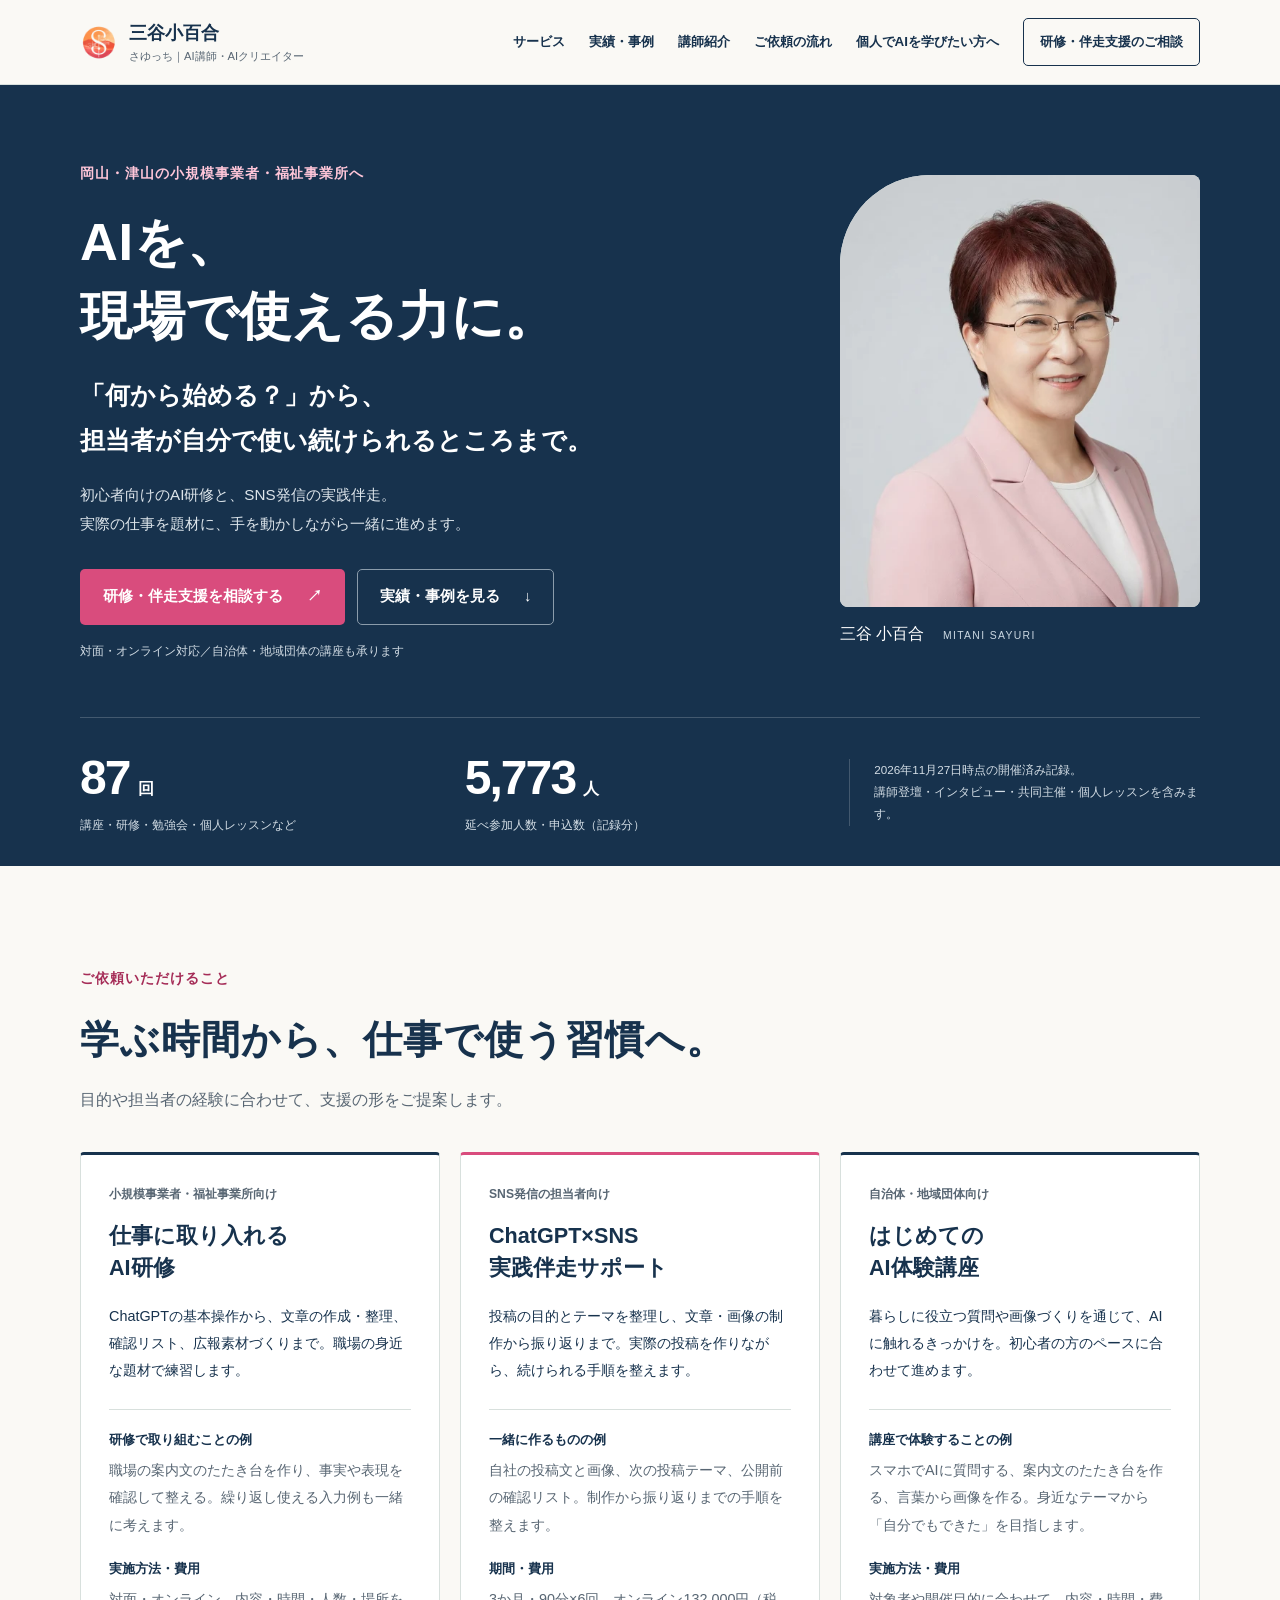
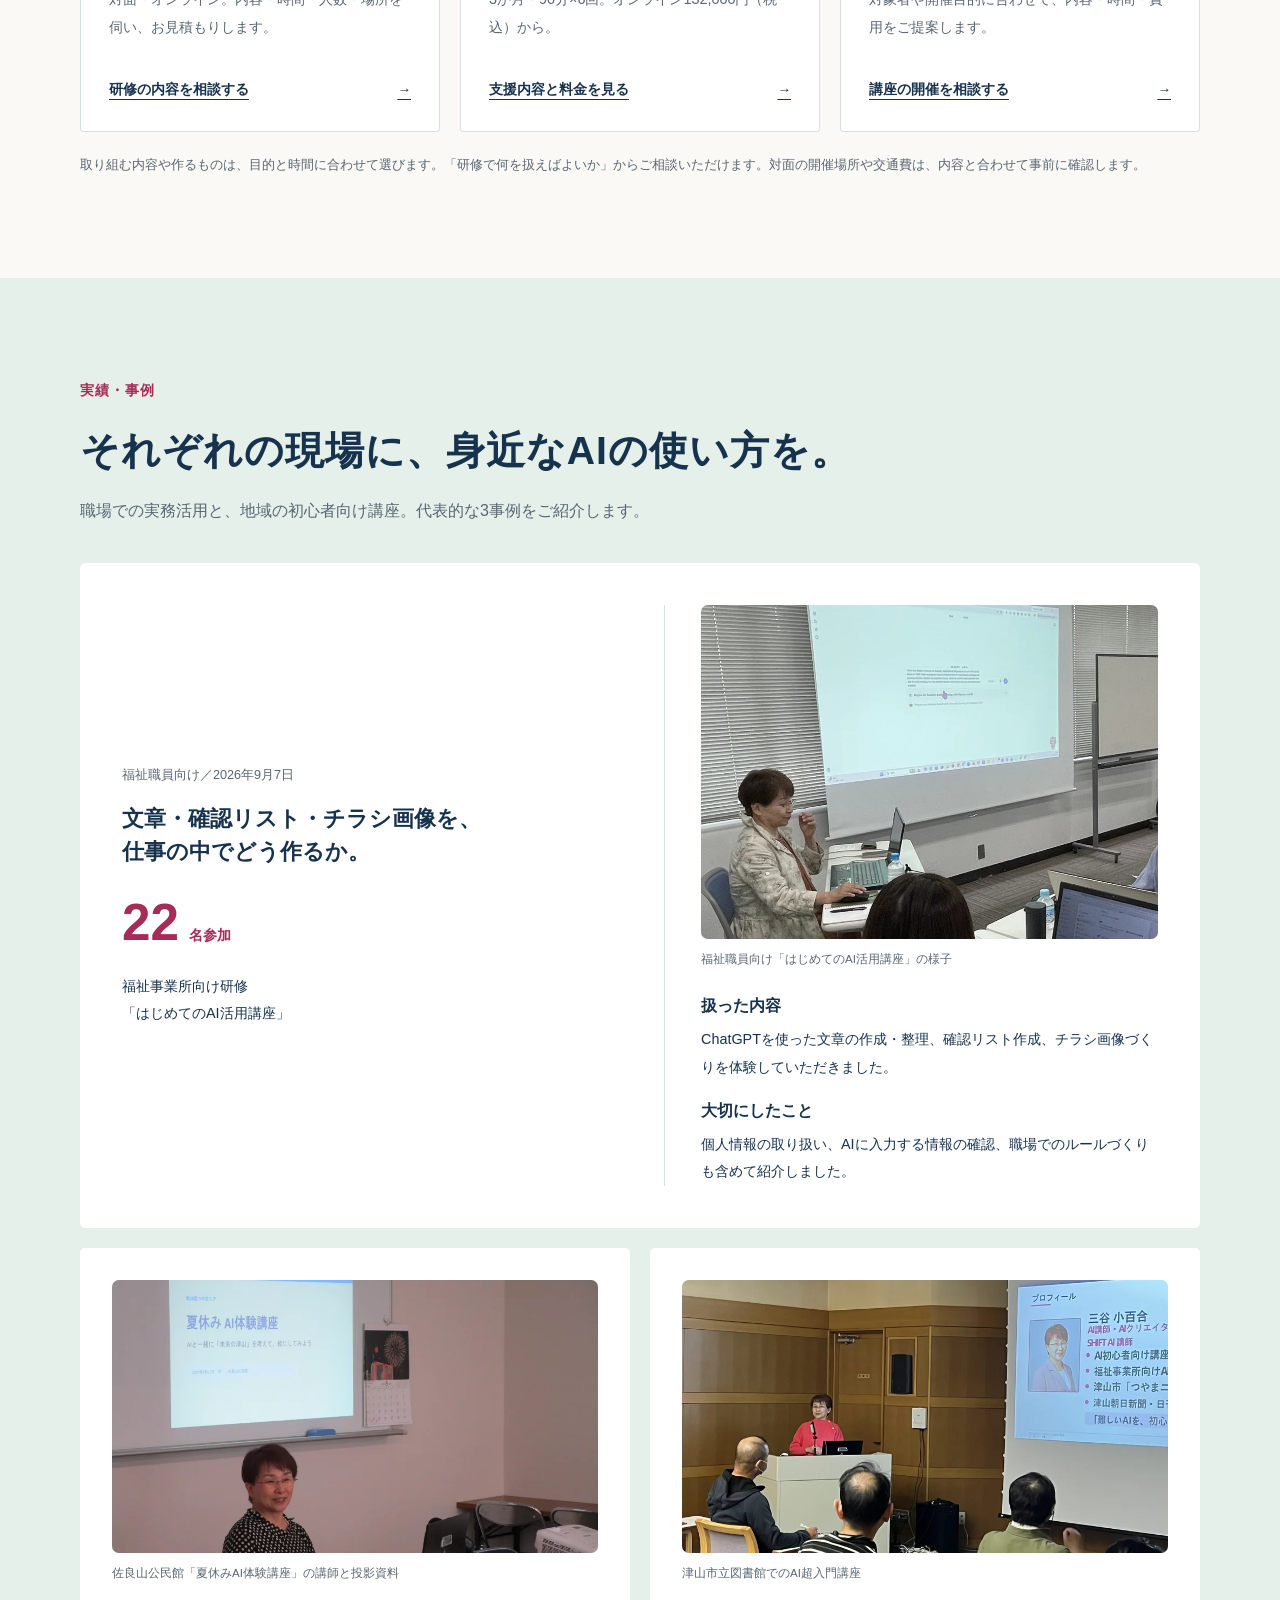
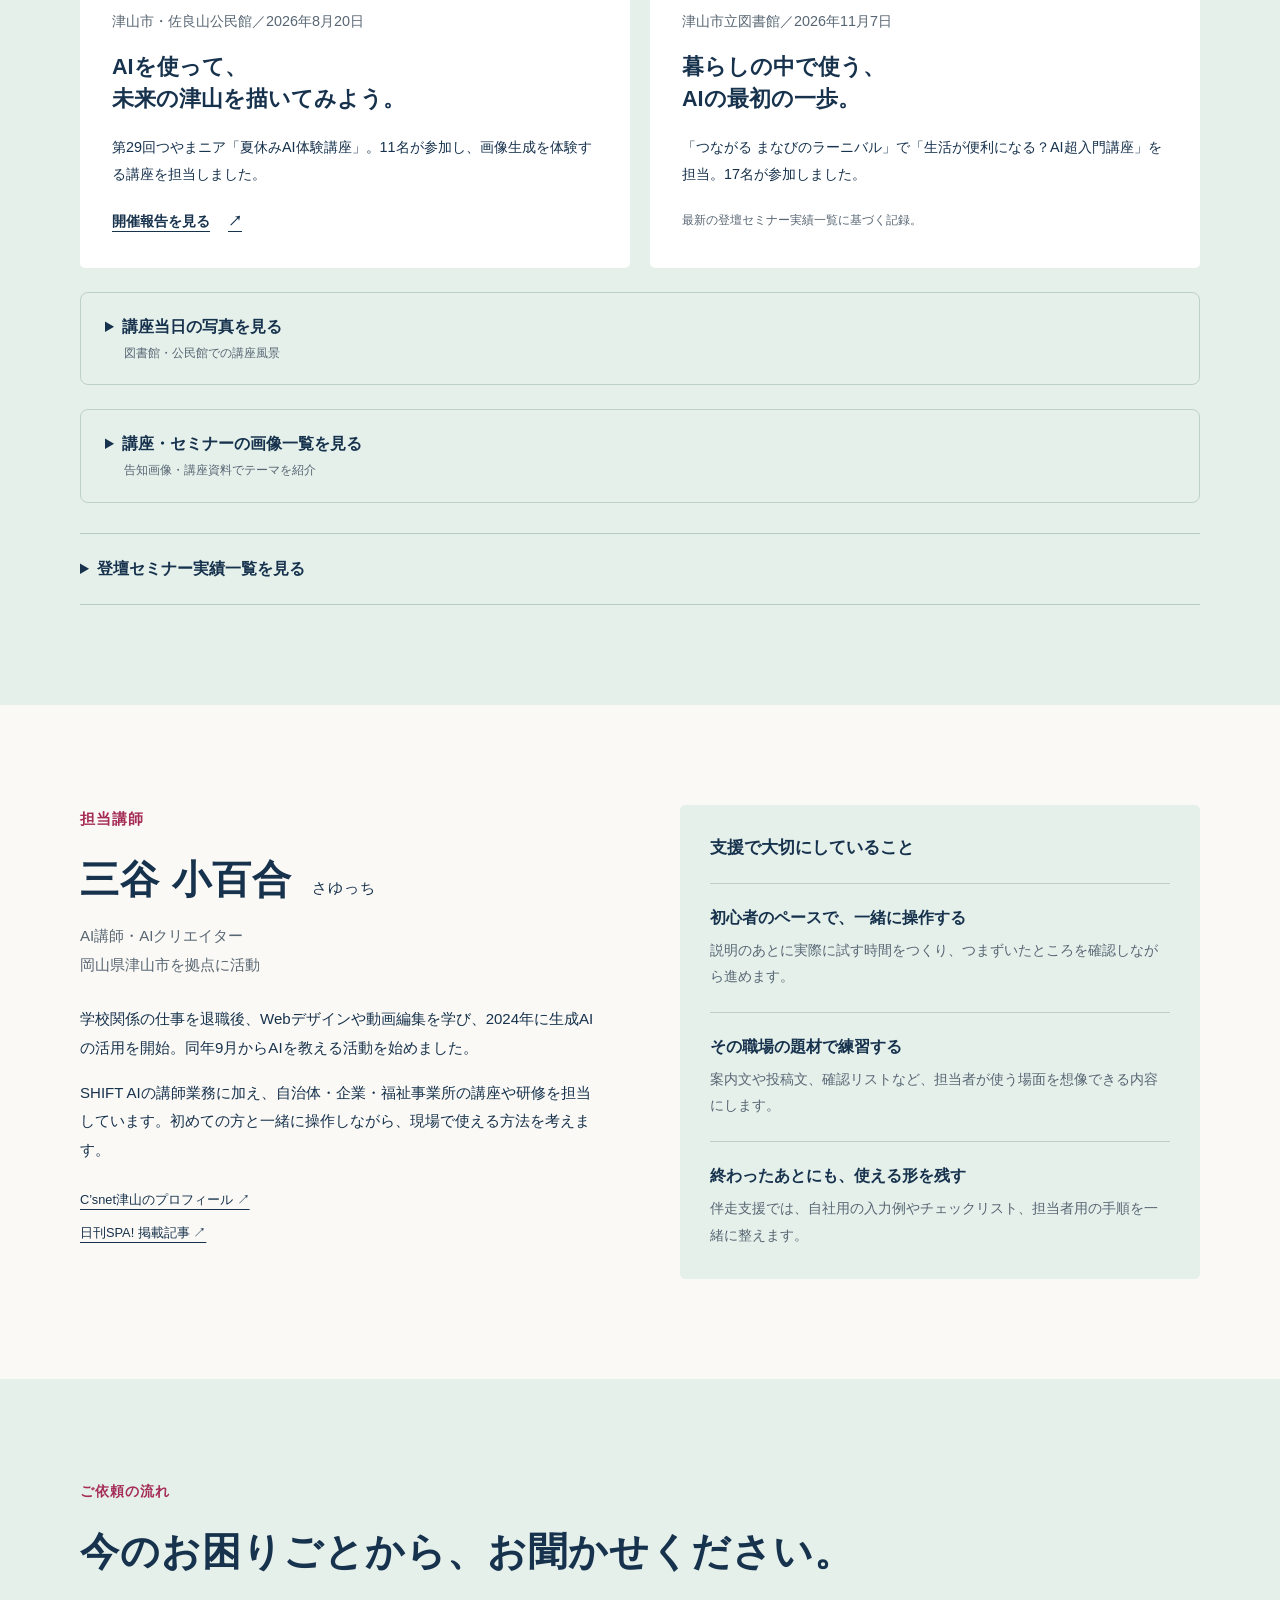
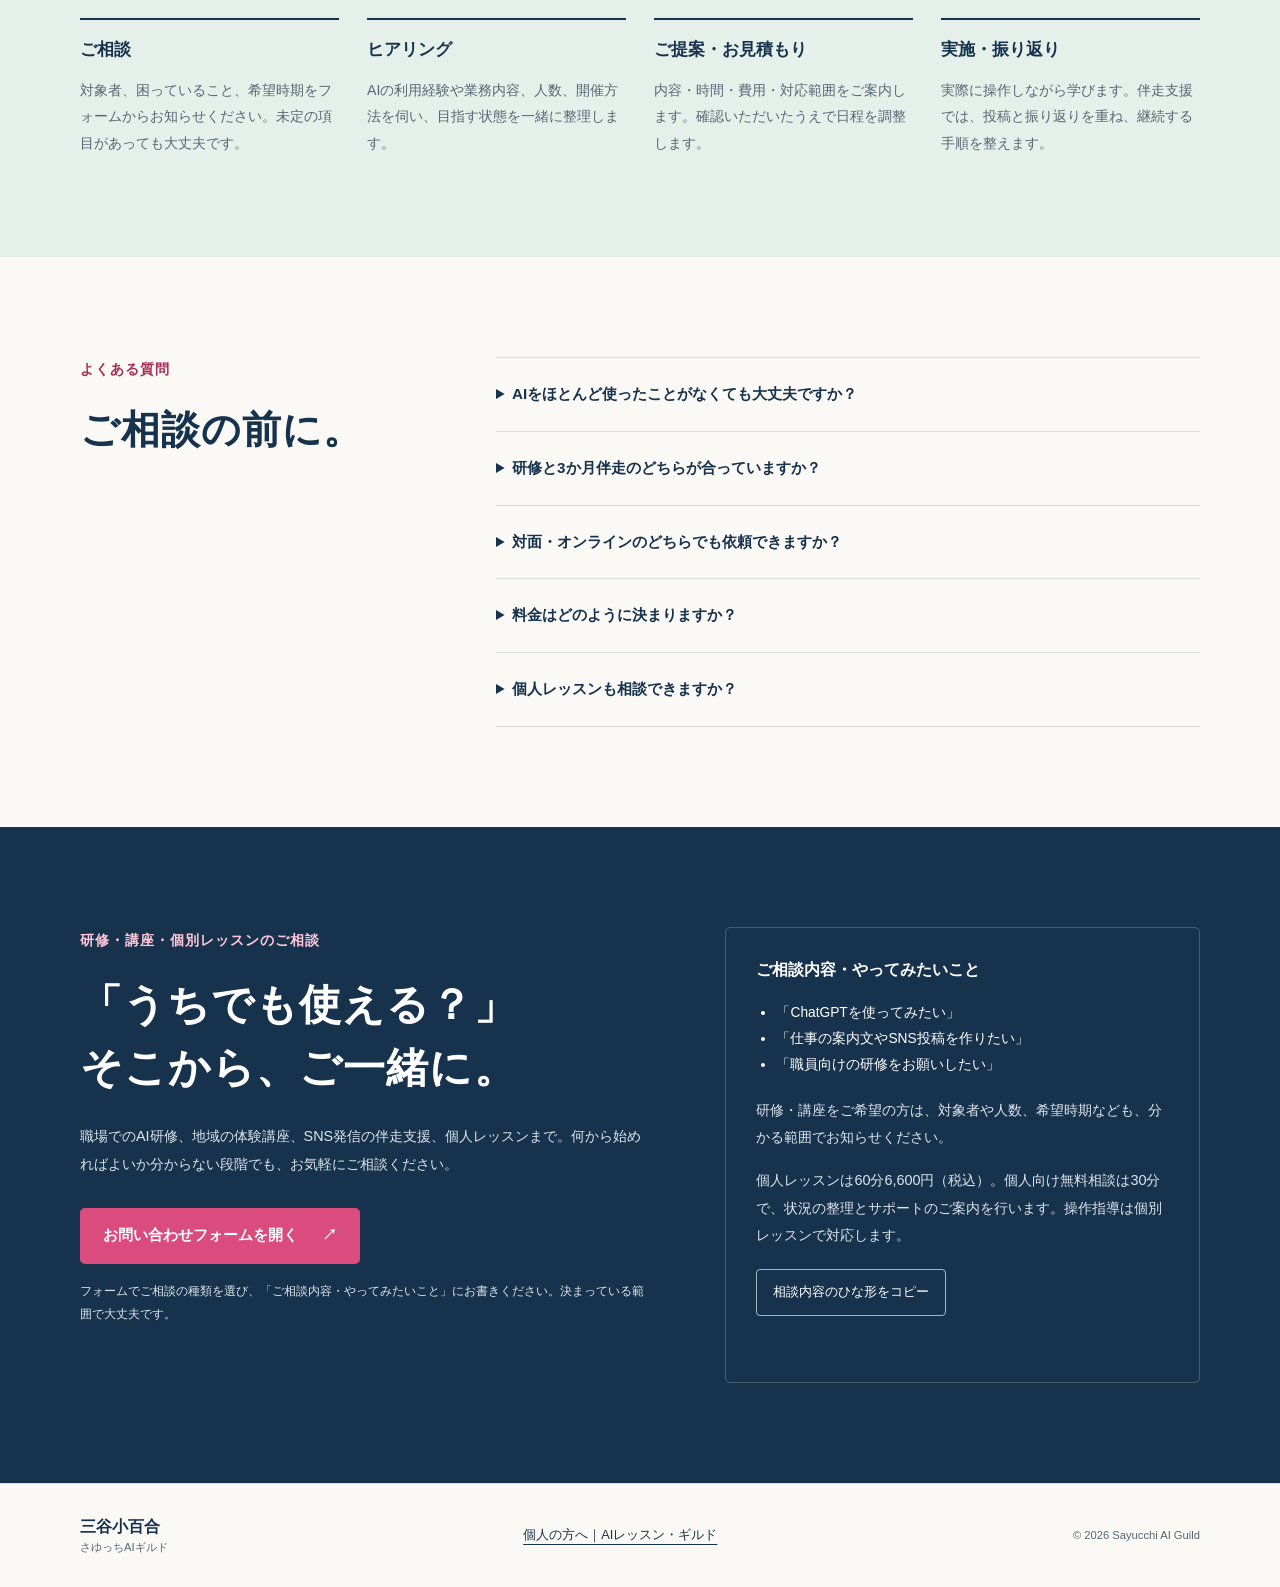
==== commit 1e457473: "福祉職員向け研修の事例カード内に当日の写真を追加" ====
--- a/index.html
+++ b/index.html
@@ -38,7 +38,7 @@
 </div><p class="service-note">取り組む内容や作るものは、目的と時間に合わせて選びます。「研修で何を扱えばよいか」からご相談いただけます。対面の開催場所や交通費は、内容と合わせて事前に確認します。</p></div></section>
 
 <section class="section tinted" id="cases"><div class="wrap"><div class="section-heading"><p class="eyebrow">実績・事例</p><h2>それぞれの現場に、<br class="mobile-break">身近なAIの使い方を。</h2><p>職場での実務活用と、地域の初心者向け講座。代表的な3事例をご紹介します。</p></div>
-  <article class="case case-main"><div class="case-title"><p class="case-meta">福祉職員向け／2026年9月7日</p><h3>文章・確認リスト・チラシ画像を、<br>仕事の中でどう作るか。</h3><p class="case-number">22<span>名参加</span></p><p>福祉事業所向け研修<br>「はじめてのAI活用講座」</p></div><div class="case-detail"><h4>扱った内容</h4><p>ChatGPTを使った文章の作成・整理、確認リスト作成、チラシ画像づくりを体験していただきました。</p><h4>大切にしたこと</h4><p>個人情報の取り扱い、AIに入力する情報の確認、職場でのルールづくりも含めて紹介しました。</p></div></article>
+  <article class="case case-main"><div class="case-title"><p class="case-meta">福祉職員向け／2026年9月7日</p><h3>文章・確認リスト・チラシ画像を、<br>仕事の中でどう作るか。</h3><p class="case-number">22<span>名参加</span></p><p>福祉事業所向け研修<br>「はじめてのAI活用講座」</p></div><div class="case-detail"><figure class="event-photo case-training-photo"><a class="event-photo-link" data-seminar-image href="./assets/events/20260907-welfare-training.webp" data-caption="2026年9月7日｜福祉職員向け「はじめてのAI活用講座」の様子" aria-label="福祉職員向けAI研修の写真を拡大"><img src="./assets/events/20260907-welfare-training-thumb.webp" width="900" height="659" alt="投影画面とパソコンを使って説明する、福祉職員向けAI研修の講師" loading="lazy" decoding="async"></a><figcaption>福祉職員向け「はじめてのAI活用講座」の様子</figcaption></figure><h4>扱った内容</h4><p>ChatGPTを使った文章の作成・整理、確認リスト作成、チラシ画像づくりを体験していただきました。</p><h4>大切にしたこと</h4><p>個人情報の取り扱い、AIに入力する情報の確認、職場でのルールづくりも含めて紹介しました。</p></div></article>
   <div class="case-grid"><article class="case"><figure class="event-photo"><a aria-label="夏休みAI体験講座の講師と投影資料の写真を拡大" class="event-photo-link" data-caption="2026年8月20日｜佐良山公民館「夏休みAI体験講座」の講師と投影資料" data-seminar-image="" href="./assets/events/20260820-8169.webp"><img alt="佐良山公民館「夏休みAI体験講座」の講師と投影資料" decoding="async" height="675" loading="lazy" src="./assets/events/20260820-8169-thumb.webp" width="900"/></a><figcaption>佐良山公民館「夏休みAI体験講座」の講師と投影資料</figcaption></figure><p class="case-meta">津山市・佐良山公民館／2026年8月20日</p><h3>AIを使って、<br/>未来の津山を描いてみよう。</h3><p>第29回つやまニア「夏休みAI体験講座」。11名が参加し、画像生成を体験する講座を担当しました。</p><a class="text-link" href="https://x.com/sayucchi35/status/2090363662162944113" rel="noopener noreferrer" target="_blank">開催報告を見る <span aria-hidden="true">↗</span></a></article><article class="case"><figure class="event-photo"><a aria-label="津山市立図書館でのAI超入門講座の写真を拡大" class="event-photo-link" data-caption="2026年11月7日｜津山市立図書館でのAI超入門講座" data-seminar-image="" href="./assets/events/20261107-8706.webp"><img alt="津山市立図書館でのAI超入門講座" decoding="async" height="675" loading="lazy" src="./assets/events/20261107-8706-thumb.webp" width="900"/></a><figcaption>津山市立図書館でのAI超入門講座</figcaption></figure><p class="case-meta">津山市立図書館／2026年11月7日</p><h3>暮らしの中で使う、<br/>AIの最初の一歩。</h3><p>「つながる まなびのラーニバル」で「生活が便利になる？AI超入門講座」を担当。17名が参加しました。</p><p class="case-source">最新の登壇セミナー実績一覧に基づく記録。</p></article></div>
   <details class="evidence-fold"><summary>講座当日の写真を見る<span>図書館・公民館での講座風景</span></summary><div class="evidence-fold-content"><section class="event-photos" id="event-photos" aria-labelledby="event-photos-title"><div class="seminar-heading"><p>講座当日の様子</p><h3 id="event-photos-title">参加者と一緒に学ぶ、AIの最初の一歩。</h3><p>2026年11月7日／津山市立図書館「つながる まなびのラーニバル」<br>「生活が便利になる？AI超入門講座」の様子です。</p></div><div class="event-photo-grid"><figure class="event-photo"><a class="event-photo-link" data-seminar-image href="./assets/events/20261107-8706.webp" data-caption="2026年11月7日｜スライドを使いながら、AIについて説明する三谷小百合" aria-label="スライドを使いながら、AIについて説明する三谷小百合の写真を拡大"><img src="./assets/events/20261107-8706-thumb.webp" width="900" height="675" alt="スライドを使いながら、AIについて説明する三谷小百合" loading="lazy" decoding="async"></a><figcaption>スライドを使いながら、AIについて説明する三谷小百合</figcaption></figure><figure class="event-photo"><a class="event-photo-link" data-seminar-image href="./assets/events/20261107-8708.webp" data-caption="2026年11月7日｜参加者への問いかけを交えながら進める講座" aria-label="参加者への問いかけを交えながら進める講座の写真を拡大"><img src="./assets/events/20261107-8708-thumb.webp" width="900" height="675" alt="参加者への問いかけを交えながら進める講座" loading="lazy" decoding="async"></a><figcaption>参加者への問いかけを交えながら進める講座</figcaption></figure><figure class="event-photo"><a class="event-photo-link" data-seminar-image href="./assets/events/20261107-8707.webp" data-caption="2026年11月7日｜「これなら使えそう」を見つける、初心者向けの講座" aria-label="「これなら使えそう」を見つける、初心者向けの講座の写真を拡大"><img src="./assets/events/20261107-8707-thumb.webp" width="675" height="900" alt="「これなら使えそう」を見つける、初心者向けの講座" loading="lazy" decoding="async"></a><figcaption>「これなら使えそう」を見つける、初心者向けの講座</figcaption></figure></div></section>
 <section class="event-photos" id="sarayama-photos" aria-labelledby="sarayama-photos-title"><div class="seminar-heading"><p>夏休みAI体験講座</p><h3 id="sarayama-photos-title">一人ひとりの「やってみたい」を、一緒に。</h3><p>2026年8月20日／佐良山公民館<br>第29回つやまニア「AIを使って、未来の津山を描いてみよう」の様子です。</p></div><div class="event-photo-grid"><figure class="event-photo"><a class="event-photo-link" data-seminar-image href="./assets/events/20260820-8184.webp" data-caption="2026年8月20日｜スマホのChatGPT画面を投影しながら使い方を説明" aria-label="スマホのChatGPT画面を投影しながら使い方を説明の写真を拡大"><img src="./assets/events/20260820-8184-thumb.webp" width="900" height="675" alt="スマホのChatGPT画面を投影しながら使い方を説明" loading="lazy" decoding="async"></a><figcaption>スマホのChatGPT画面を投影しながら使い方を説明</figcaption></figure><figure class="event-photo"><a class="event-photo-link" data-seminar-image href="./assets/events/20260820-8169.webp" data-caption="2026年8月20日｜「未来の津山」をテーマにしたAI体験講座" aria-label="「未来の津山」をテーマにしたAI体験講座の写真を拡大"><img src="./assets/events/20260820-8169-thumb.webp" width="900" height="675" alt="「未来の津山」をテーマにしたAI体験講座" loading="lazy" decoding="async"></a><figcaption>「未来の津山」をテーマにしたAI体験講座</figcaption></figure><figure class="event-photo"><a class="event-photo-link" data-seminar-image href="./assets/events/20260820-8215.webp" data-caption="2026年8月20日｜参加者のアイデアをもとに描いた「未来の津山」" aria-label="参加者のアイデアをもとに描いた「未来の津山」の写真を拡大"><img src="./assets/events/20260820-8215-thumb.webp" width="900" height="675" alt="参加者のアイデアをもとに描いた「未来の津山」" loading="lazy" decoding="async"></a><figcaption>参加者のアイデアをもとに描いた「未来の津山」</figcaption></figure></div></section>
--- a/seminar-gallery.css
+++ b/seminar-gallery.css
@@ -15,6 +15,11 @@
 .case > .event-photo { margin-bottom: 24px; }
 .case > .event-photo .event-photo-link { aspect-ratio: 16 / 9; }
 .case > .event-photo figcaption { font-size: .72rem; }
+.case-detail .case-training-photo { margin-bottom: 24px; }
+.case-main .case-title { align-self: center; }
+.case-training-photo .event-photo-link { aspect-ratio: auto; }
+.case-training-photo .event-photo-link img { height: auto; object-fit: contain; }
+.case-training-photo figcaption { font-size: .72rem; }
 .event-photo-link:focus-visible { outline: 3px solid #d94c7d; outline-offset: 4px; }
 @media (max-width: 900px) { .event-photo-grid { grid-template-columns: repeat(2, minmax(0, 1fr)); } }
 @media (max-width: 560px) { .event-photo-grid { grid-template-columns: 1fr; gap: 24px; } }
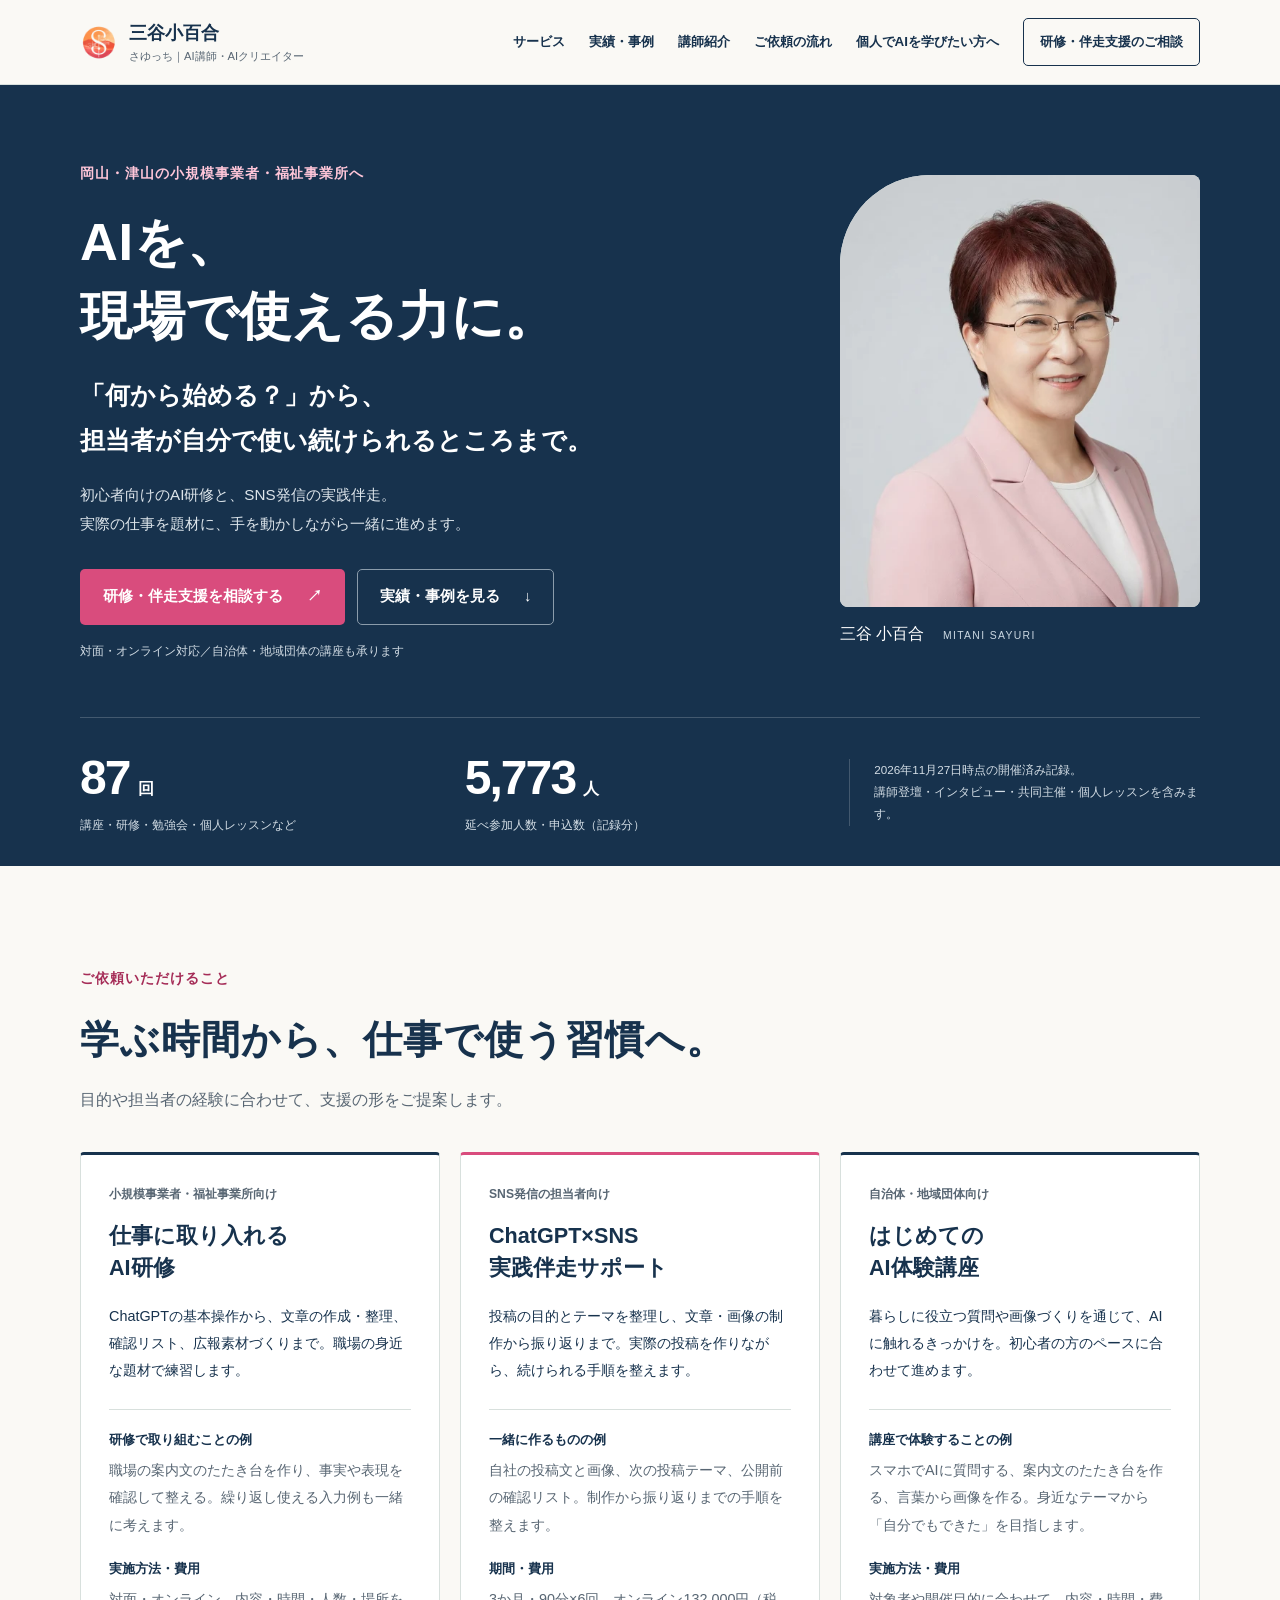
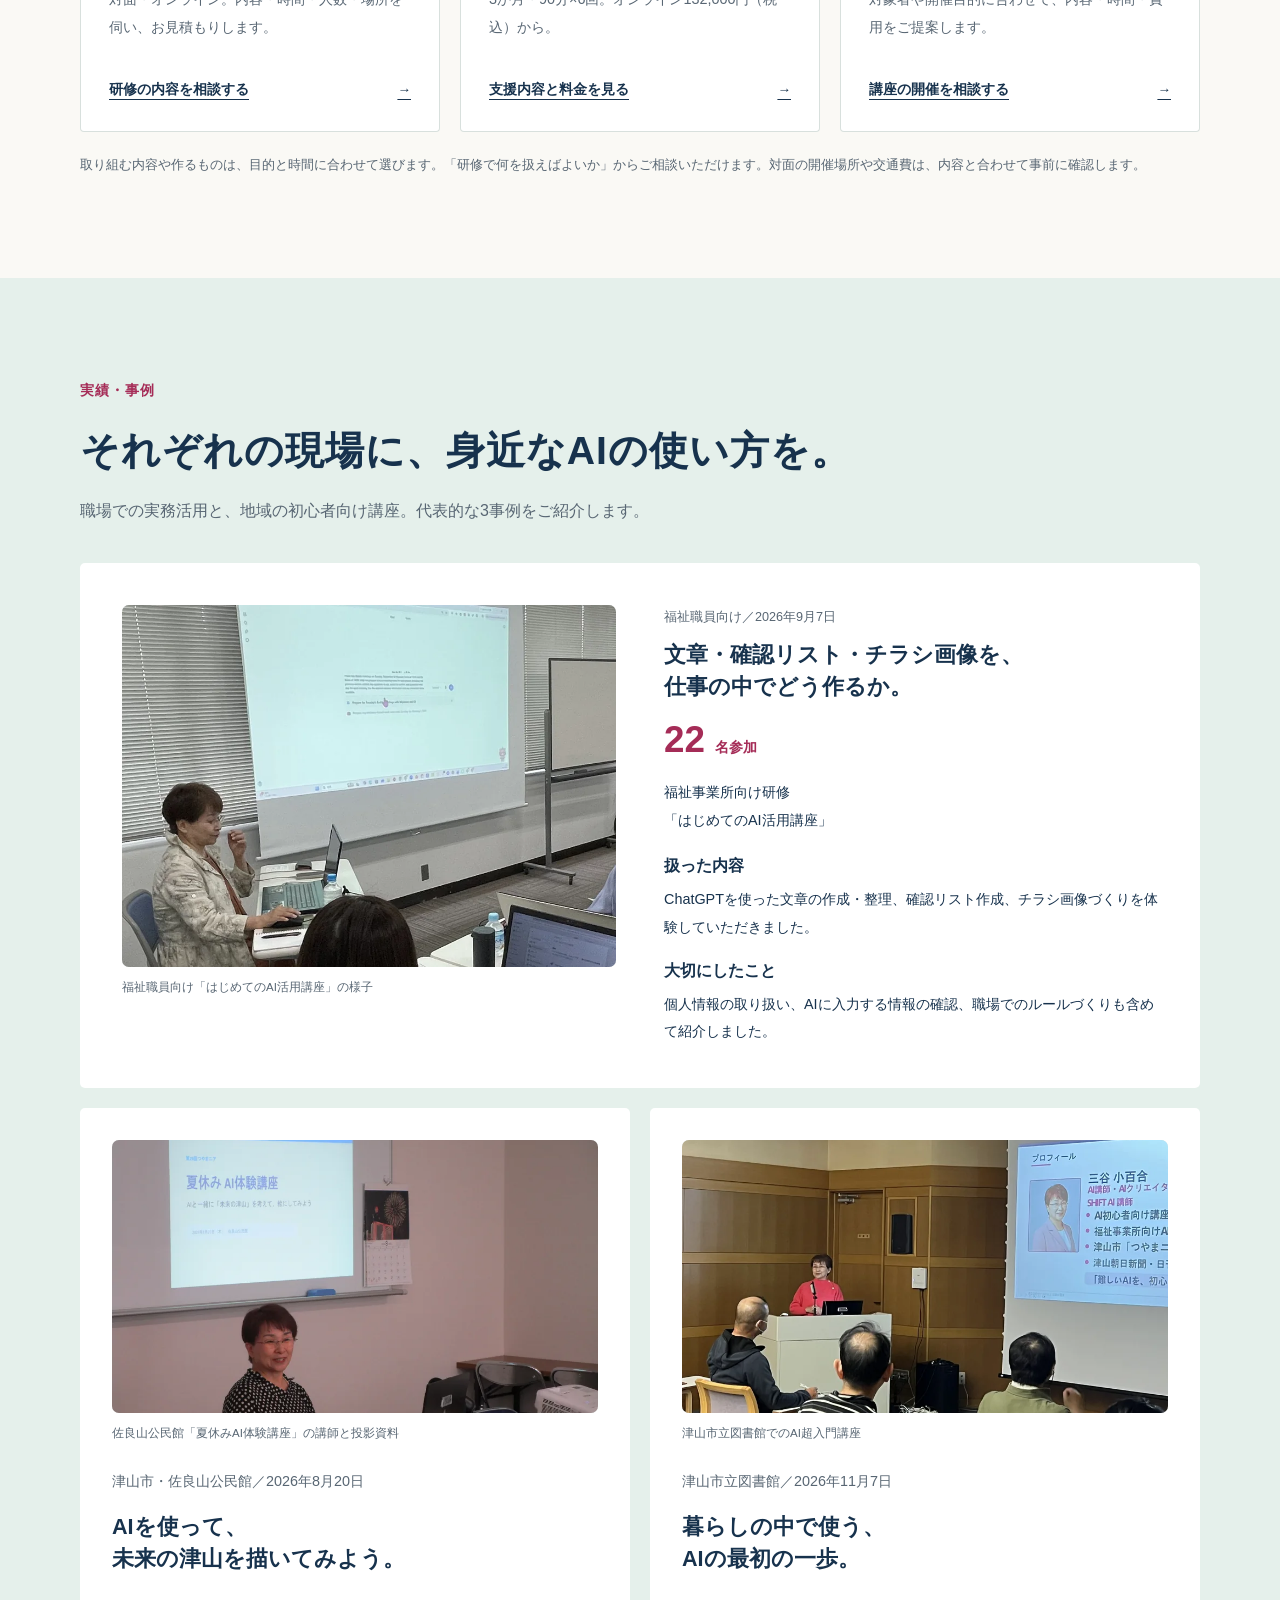
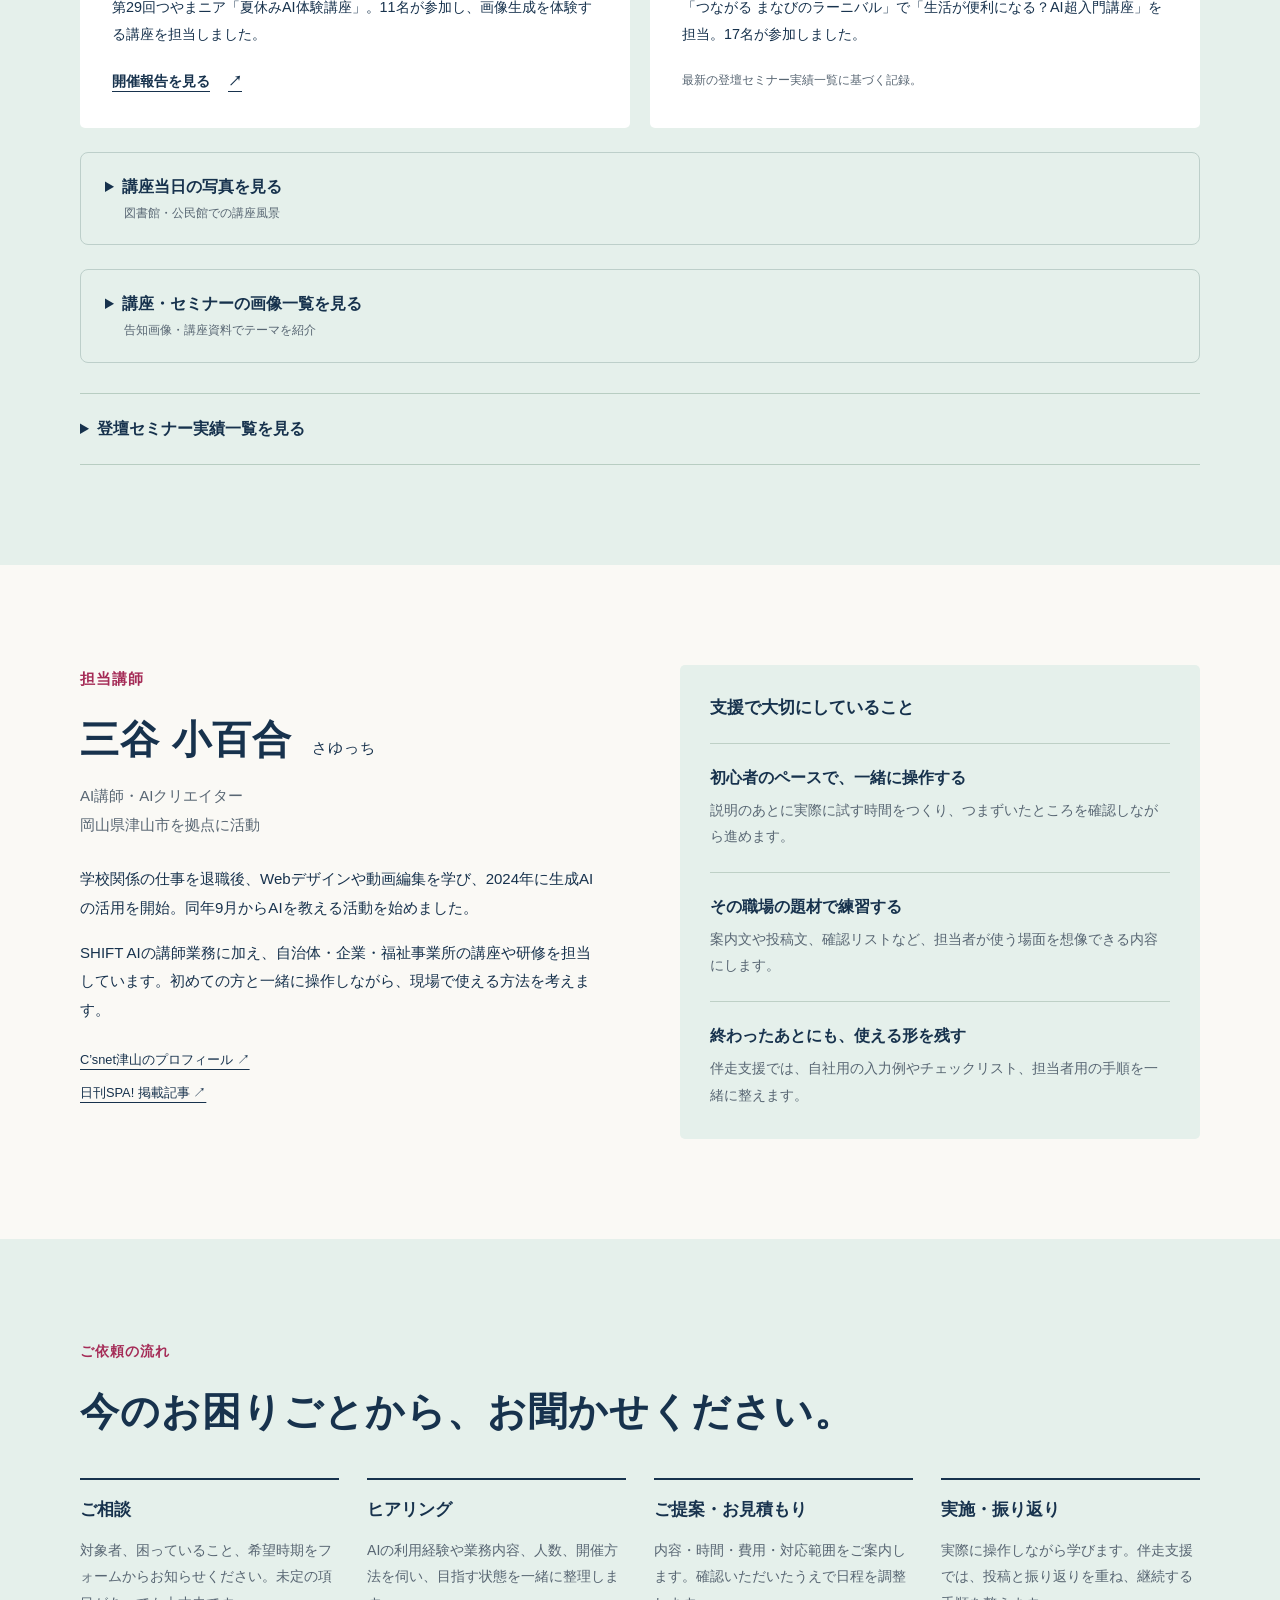
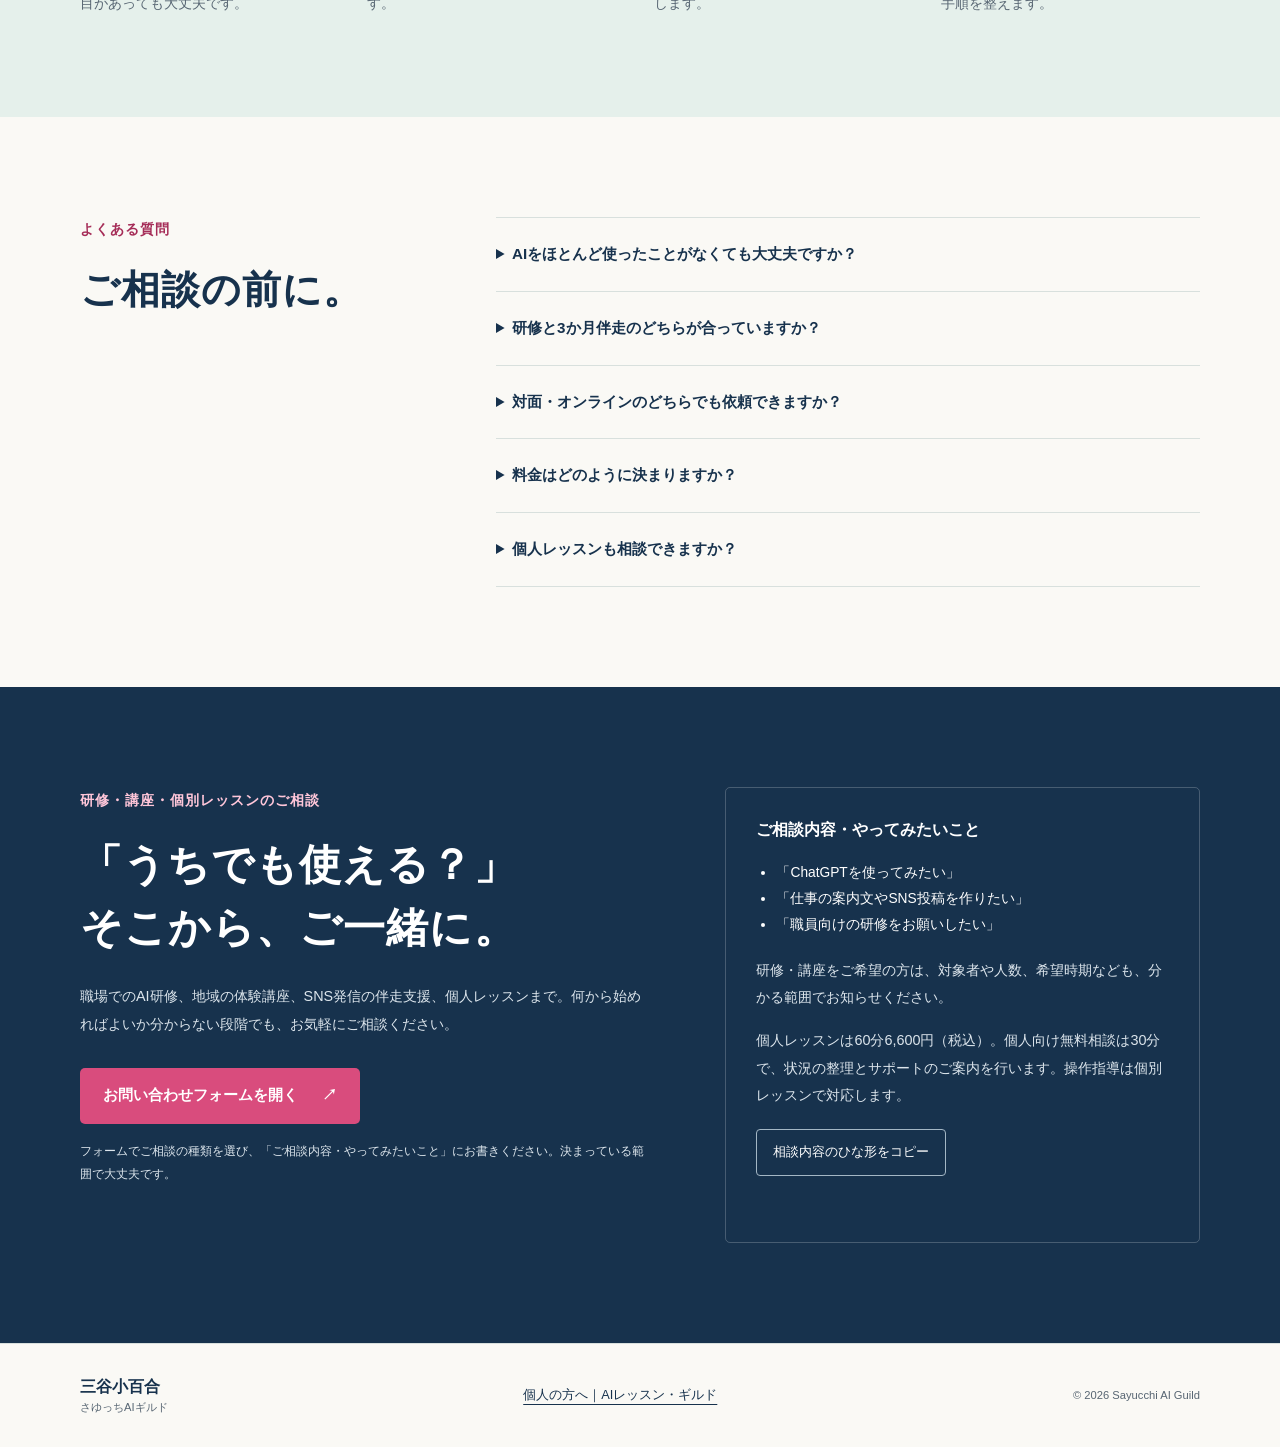
==== commit fa976824: "研修事例を写真左・説明右に整理しカードの高さを縮小" ====
--- a/index.html
+++ b/index.html
@@ -38,7 +38,7 @@
 </div><p class="service-note">取り組む内容や作るものは、目的と時間に合わせて選びます。「研修で何を扱えばよいか」からご相談いただけます。対面の開催場所や交通費は、内容と合わせて事前に確認します。</p></div></section>
 
 <section class="section tinted" id="cases"><div class="wrap"><div class="section-heading"><p class="eyebrow">実績・事例</p><h2>それぞれの現場に、<br class="mobile-break">身近なAIの使い方を。</h2><p>職場での実務活用と、地域の初心者向け講座。代表的な3事例をご紹介します。</p></div>
-  <article class="case case-main"><div class="case-title"><p class="case-meta">福祉職員向け／2026年9月7日</p><h3>文章・確認リスト・チラシ画像を、<br>仕事の中でどう作るか。</h3><p class="case-number">22<span>名参加</span></p><p>福祉事業所向け研修<br>「はじめてのAI活用講座」</p></div><div class="case-detail"><figure class="event-photo case-training-photo"><a class="event-photo-link" data-seminar-image href="./assets/events/20260907-welfare-training.webp" data-caption="2026年9月7日｜福祉職員向け「はじめてのAI活用講座」の様子" aria-label="福祉職員向けAI研修の写真を拡大"><img src="./assets/events/20260907-welfare-training-thumb.webp" width="900" height="659" alt="投影画面とパソコンを使って説明する、福祉職員向けAI研修の講師" loading="lazy" decoding="async"></a><figcaption>福祉職員向け「はじめてのAI活用講座」の様子</figcaption></figure><h4>扱った内容</h4><p>ChatGPTを使った文章の作成・整理、確認リスト作成、チラシ画像づくりを体験していただきました。</p><h4>大切にしたこと</h4><p>個人情報の取り扱い、AIに入力する情報の確認、職場でのルールづくりも含めて紹介しました。</p></div></article>
+  <article class="case case-main"><figure class="event-photo case-training-photo"><a class="event-photo-link" data-seminar-image href="./assets/events/20260907-welfare-training.webp" data-caption="2026年9月7日｜福祉職員向け「はじめてのAI活用講座」の様子" aria-label="福祉職員向けAI研修の写真を拡大"><img src="./assets/events/20260907-welfare-training-thumb.webp" width="900" height="659" alt="投影画面とパソコンを使って説明する、福祉職員向けAI研修の講師" loading="lazy" decoding="async"></a><figcaption>福祉職員向け「はじめてのAI活用講座」の様子</figcaption></figure><div class="case-copy"><div class="case-title"><p class="case-meta">福祉職員向け／2026年9月7日</p><h3>文章・確認リスト・チラシ画像を、<br>仕事の中でどう作るか。</h3><p class="case-number">22<span>名参加</span></p><p>福祉事業所向け研修<br>「はじめてのAI活用講座」</p></div><div class="case-detail"><h4>扱った内容</h4><p>ChatGPTを使った文章の作成・整理、確認リスト作成、チラシ画像づくりを体験していただきました。</p><h4>大切にしたこと</h4><p>個人情報の取り扱い、AIに入力する情報の確認、職場でのルールづくりも含めて紹介しました。</p></div></div></article>
   <div class="case-grid"><article class="case"><figure class="event-photo"><a aria-label="夏休みAI体験講座の講師と投影資料の写真を拡大" class="event-photo-link" data-caption="2026年8月20日｜佐良山公民館「夏休みAI体験講座」の講師と投影資料" data-seminar-image="" href="./assets/events/20260820-8169.webp"><img alt="佐良山公民館「夏休みAI体験講座」の講師と投影資料" decoding="async" height="675" loading="lazy" src="./assets/events/20260820-8169-thumb.webp" width="900"/></a><figcaption>佐良山公民館「夏休みAI体験講座」の講師と投影資料</figcaption></figure><p class="case-meta">津山市・佐良山公民館／2026年8月20日</p><h3>AIを使って、<br/>未来の津山を描いてみよう。</h3><p>第29回つやまニア「夏休みAI体験講座」。11名が参加し、画像生成を体験する講座を担当しました。</p><a class="text-link" href="https://x.com/sayucchi35/status/2090363662162944113" rel="noopener noreferrer" target="_blank">開催報告を見る <span aria-hidden="true">↗</span></a></article><article class="case"><figure class="event-photo"><a aria-label="津山市立図書館でのAI超入門講座の写真を拡大" class="event-photo-link" data-caption="2026年11月7日｜津山市立図書館でのAI超入門講座" data-seminar-image="" href="./assets/events/20261107-8706.webp"><img alt="津山市立図書館でのAI超入門講座" decoding="async" height="675" loading="lazy" src="./assets/events/20261107-8706-thumb.webp" width="900"/></a><figcaption>津山市立図書館でのAI超入門講座</figcaption></figure><p class="case-meta">津山市立図書館／2026年11月7日</p><h3>暮らしの中で使う、<br/>AIの最初の一歩。</h3><p>「つながる まなびのラーニバル」で「生活が便利になる？AI超入門講座」を担当。17名が参加しました。</p><p class="case-source">最新の登壇セミナー実績一覧に基づく記録。</p></article></div>
   <details class="evidence-fold"><summary>講座当日の写真を見る<span>図書館・公民館での講座風景</span></summary><div class="evidence-fold-content"><section class="event-photos" id="event-photos" aria-labelledby="event-photos-title"><div class="seminar-heading"><p>講座当日の様子</p><h3 id="event-photos-title">参加者と一緒に学ぶ、AIの最初の一歩。</h3><p>2026年11月7日／津山市立図書館「つながる まなびのラーニバル」<br>「生活が便利になる？AI超入門講座」の様子です。</p></div><div class="event-photo-grid"><figure class="event-photo"><a class="event-photo-link" data-seminar-image href="./assets/events/20261107-8706.webp" data-caption="2026年11月7日｜スライドを使いながら、AIについて説明する三谷小百合" aria-label="スライドを使いながら、AIについて説明する三谷小百合の写真を拡大"><img src="./assets/events/20261107-8706-thumb.webp" width="900" height="675" alt="スライドを使いながら、AIについて説明する三谷小百合" loading="lazy" decoding="async"></a><figcaption>スライドを使いながら、AIについて説明する三谷小百合</figcaption></figure><figure class="event-photo"><a class="event-photo-link" data-seminar-image href="./assets/events/20261107-8708.webp" data-caption="2026年11月7日｜参加者への問いかけを交えながら進める講座" aria-label="参加者への問いかけを交えながら進める講座の写真を拡大"><img src="./assets/events/20261107-8708-thumb.webp" width="900" height="675" alt="参加者への問いかけを交えながら進める講座" loading="lazy" decoding="async"></a><figcaption>参加者への問いかけを交えながら進める講座</figcaption></figure><figure class="event-photo"><a class="event-photo-link" data-seminar-image href="./assets/events/20261107-8707.webp" data-caption="2026年11月7日｜「これなら使えそう」を見つける、初心者向けの講座" aria-label="「これなら使えそう」を見つける、初心者向けの講座の写真を拡大"><img src="./assets/events/20261107-8707-thumb.webp" width="675" height="900" alt="「これなら使えそう」を見つける、初心者向けの講座" loading="lazy" decoding="async"></a><figcaption>「これなら使えそう」を見つける、初心者向けの講座</figcaption></figure></div></section>
 <section class="event-photos" id="sarayama-photos" aria-labelledby="sarayama-photos-title"><div class="seminar-heading"><p>夏休みAI体験講座</p><h3 id="sarayama-photos-title">一人ひとりの「やってみたい」を、一緒に。</h3><p>2026年8月20日／佐良山公民館<br>第29回つやまニア「AIを使って、未来の津山を描いてみよう」の様子です。</p></div><div class="event-photo-grid"><figure class="event-photo"><a class="event-photo-link" data-seminar-image href="./assets/events/20260820-8184.webp" data-caption="2026年8月20日｜スマホのChatGPT画面を投影しながら使い方を説明" aria-label="スマホのChatGPT画面を投影しながら使い方を説明の写真を拡大"><img src="./assets/events/20260820-8184-thumb.webp" width="900" height="675" alt="スマホのChatGPT画面を投影しながら使い方を説明" loading="lazy" decoding="async"></a><figcaption>スマホのChatGPT画面を投影しながら使い方を説明</figcaption></figure><figure class="event-photo"><a class="event-photo-link" data-seminar-image href="./assets/events/20260820-8169.webp" data-caption="2026年8月20日｜「未来の津山」をテーマにしたAI体験講座" aria-label="「未来の津山」をテーマにしたAI体験講座の写真を拡大"><img src="./assets/events/20260820-8169-thumb.webp" width="900" height="675" alt="「未来の津山」をテーマにしたAI体験講座" loading="lazy" decoding="async"></a><figcaption>「未来の津山」をテーマにしたAI体験講座</figcaption></figure><figure class="event-photo"><a class="event-photo-link" data-seminar-image href="./assets/events/20260820-8215.webp" data-caption="2026年8月20日｜参加者のアイデアをもとに描いた「未来の津山」" aria-label="参加者のアイデアをもとに描いた「未来の津山」の写真を拡大"><img src="./assets/events/20260820-8215-thumb.webp" width="900" height="675" alt="参加者のアイデアをもとに描いた「未来の津山」" loading="lazy" decoding="async"></a><figcaption>参加者のアイデアをもとに描いた「未来の津山」</figcaption></figure></div></section>
--- a/seminar-gallery.css
+++ b/seminar-gallery.css
@@ -15,9 +15,13 @@
 .case > .event-photo { margin-bottom: 24px; }
 .case > .event-photo .event-photo-link { aspect-ratio: 16 / 9; }
 .case > .event-photo figcaption { font-size: .72rem; }
-.case-detail .case-training-photo { margin-bottom: 24px; }
-.case-main .case-title { align-self: center; }
-.case-training-photo .event-photo-link { aspect-ratio: auto; }
+.case-main > .case-training-photo { margin: 0; align-self: start; }
+.case-main .case-detail { border: 0; padding: 0; margin-top: 20px; }
+.case-main .case-meta { margin-bottom: 10px; }
+.case-main h3 { margin-bottom: 12px; }
+.case-main .case-number { font-size: 2.3rem; margin-top: 12px; margin-bottom: 10px; }
+.case-copy { min-width: 0; }
+.case-main > .case-training-photo .event-photo-link { aspect-ratio: auto; }
 .case-training-photo .event-photo-link img { height: auto; object-fit: contain; }
 .case-training-photo figcaption { font-size: .72rem; }
 .event-photo-link:focus-visible { outline: 3px solid #d94c7d; outline-offset: 4px; }
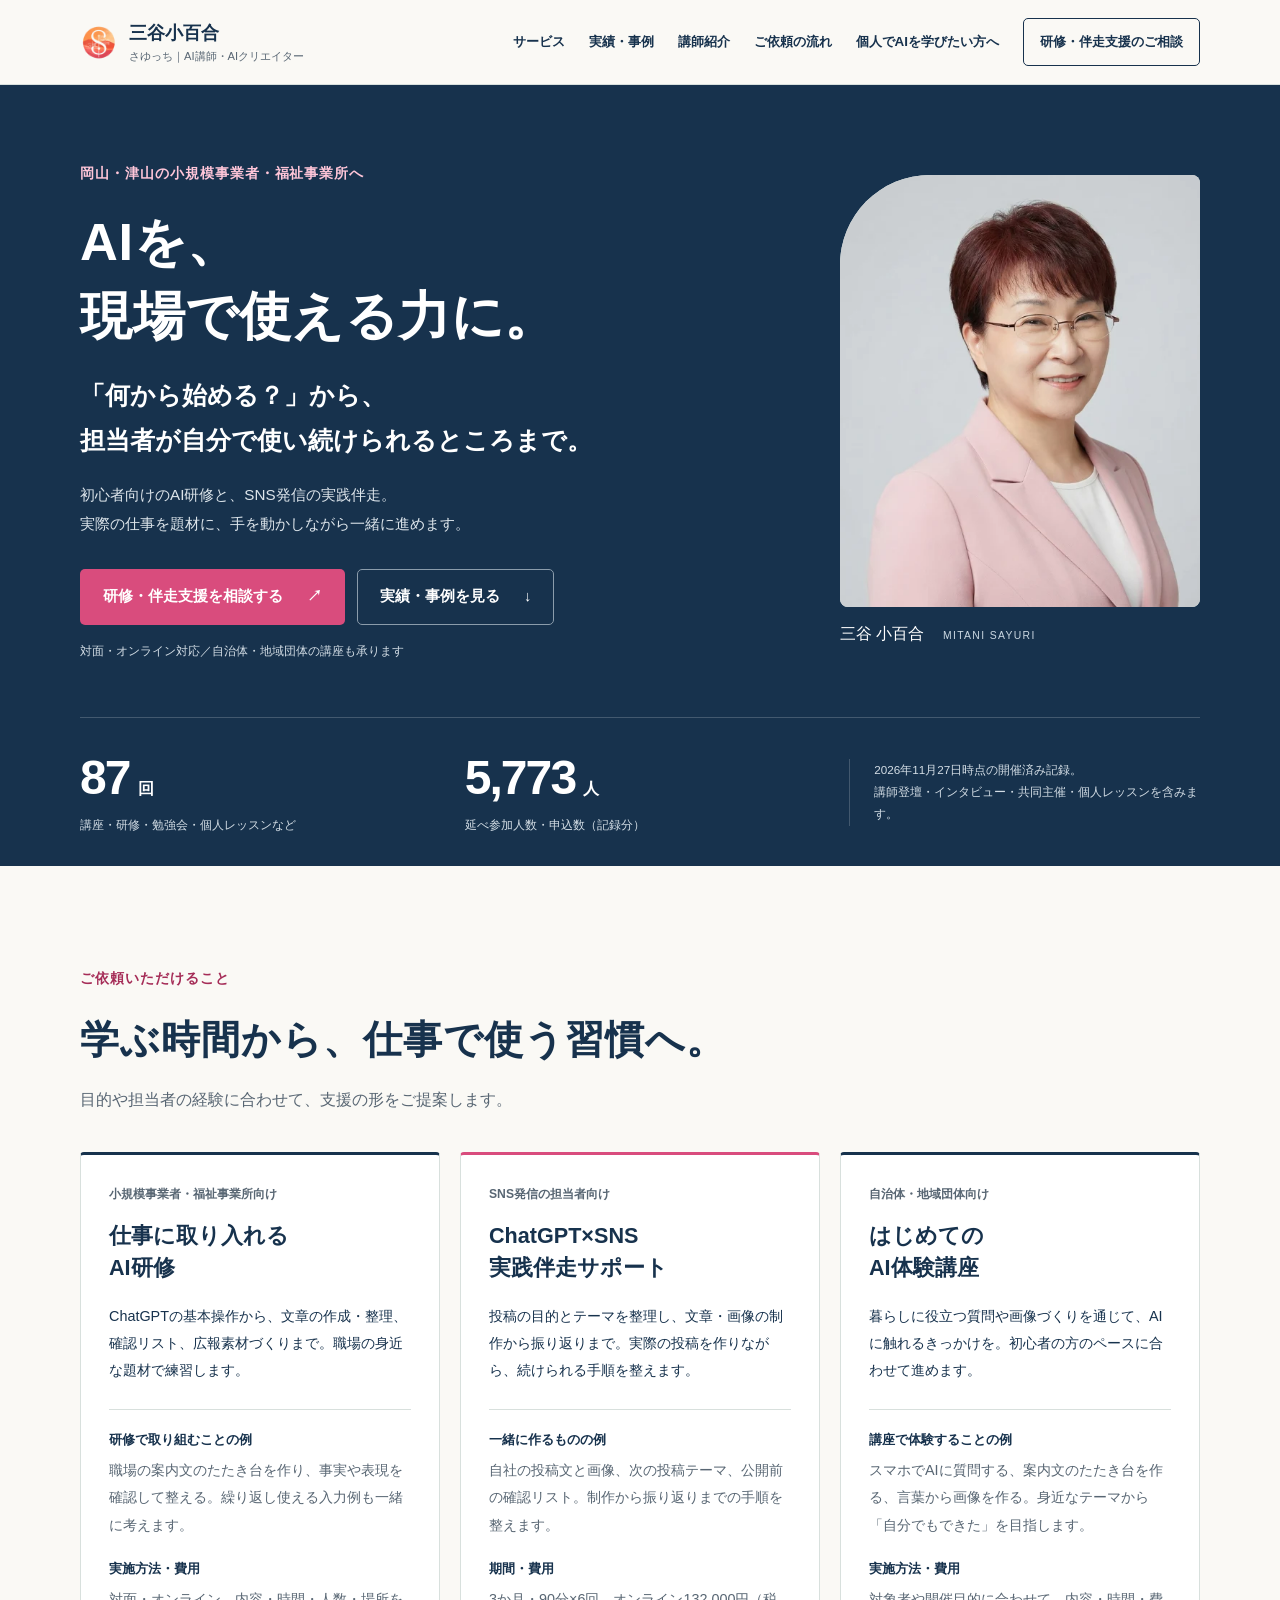
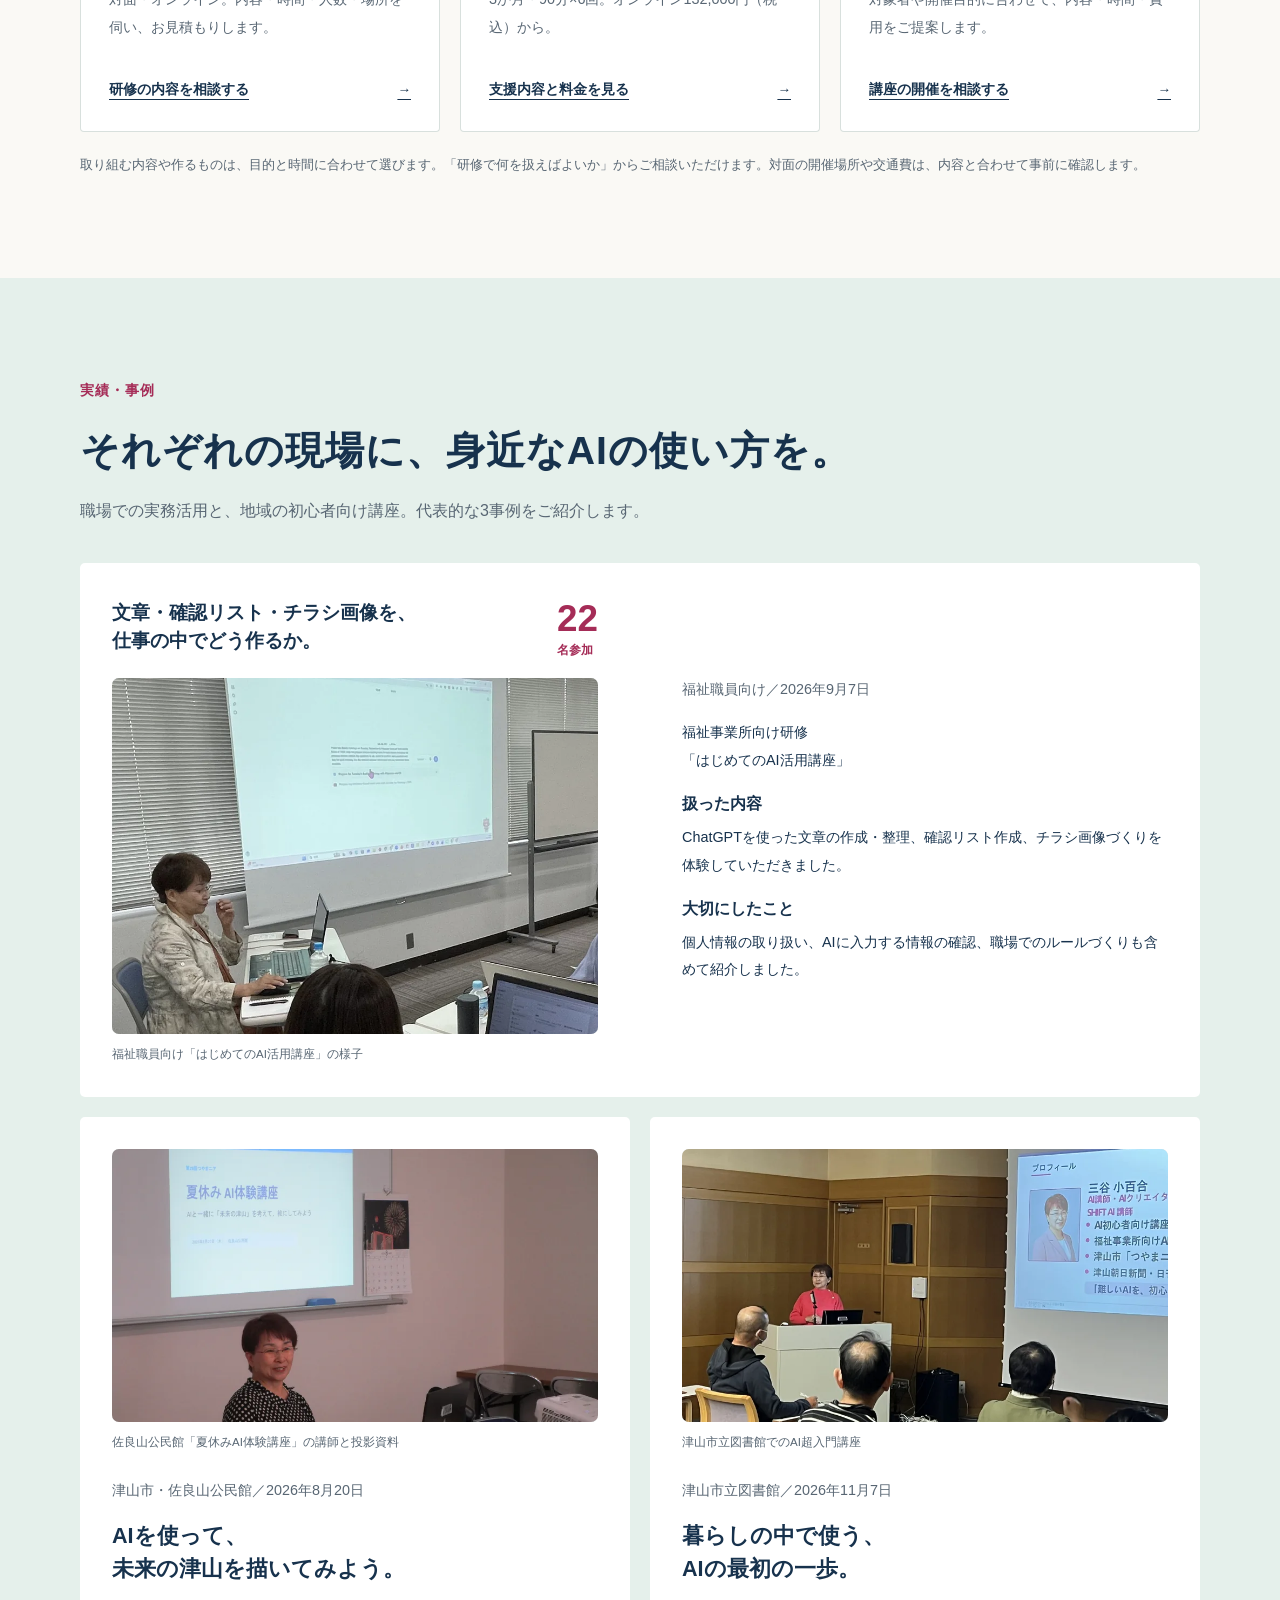
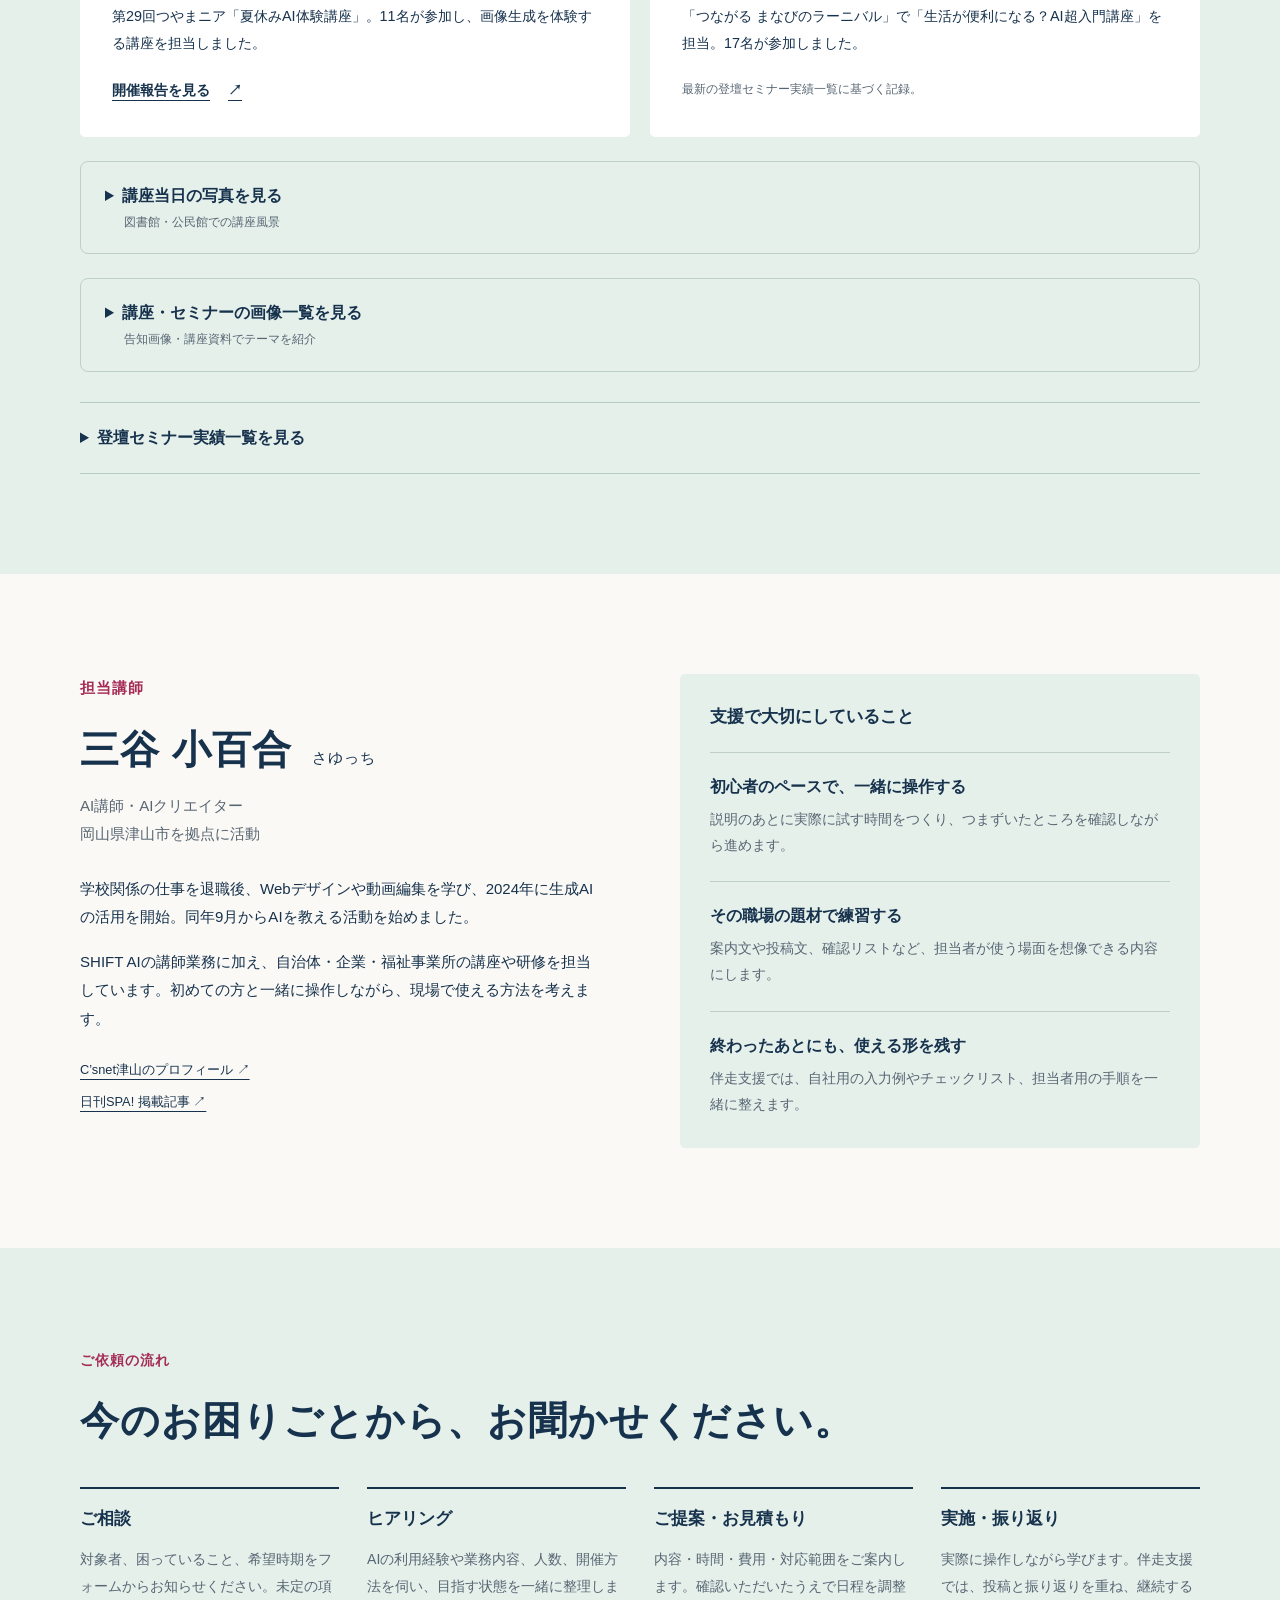
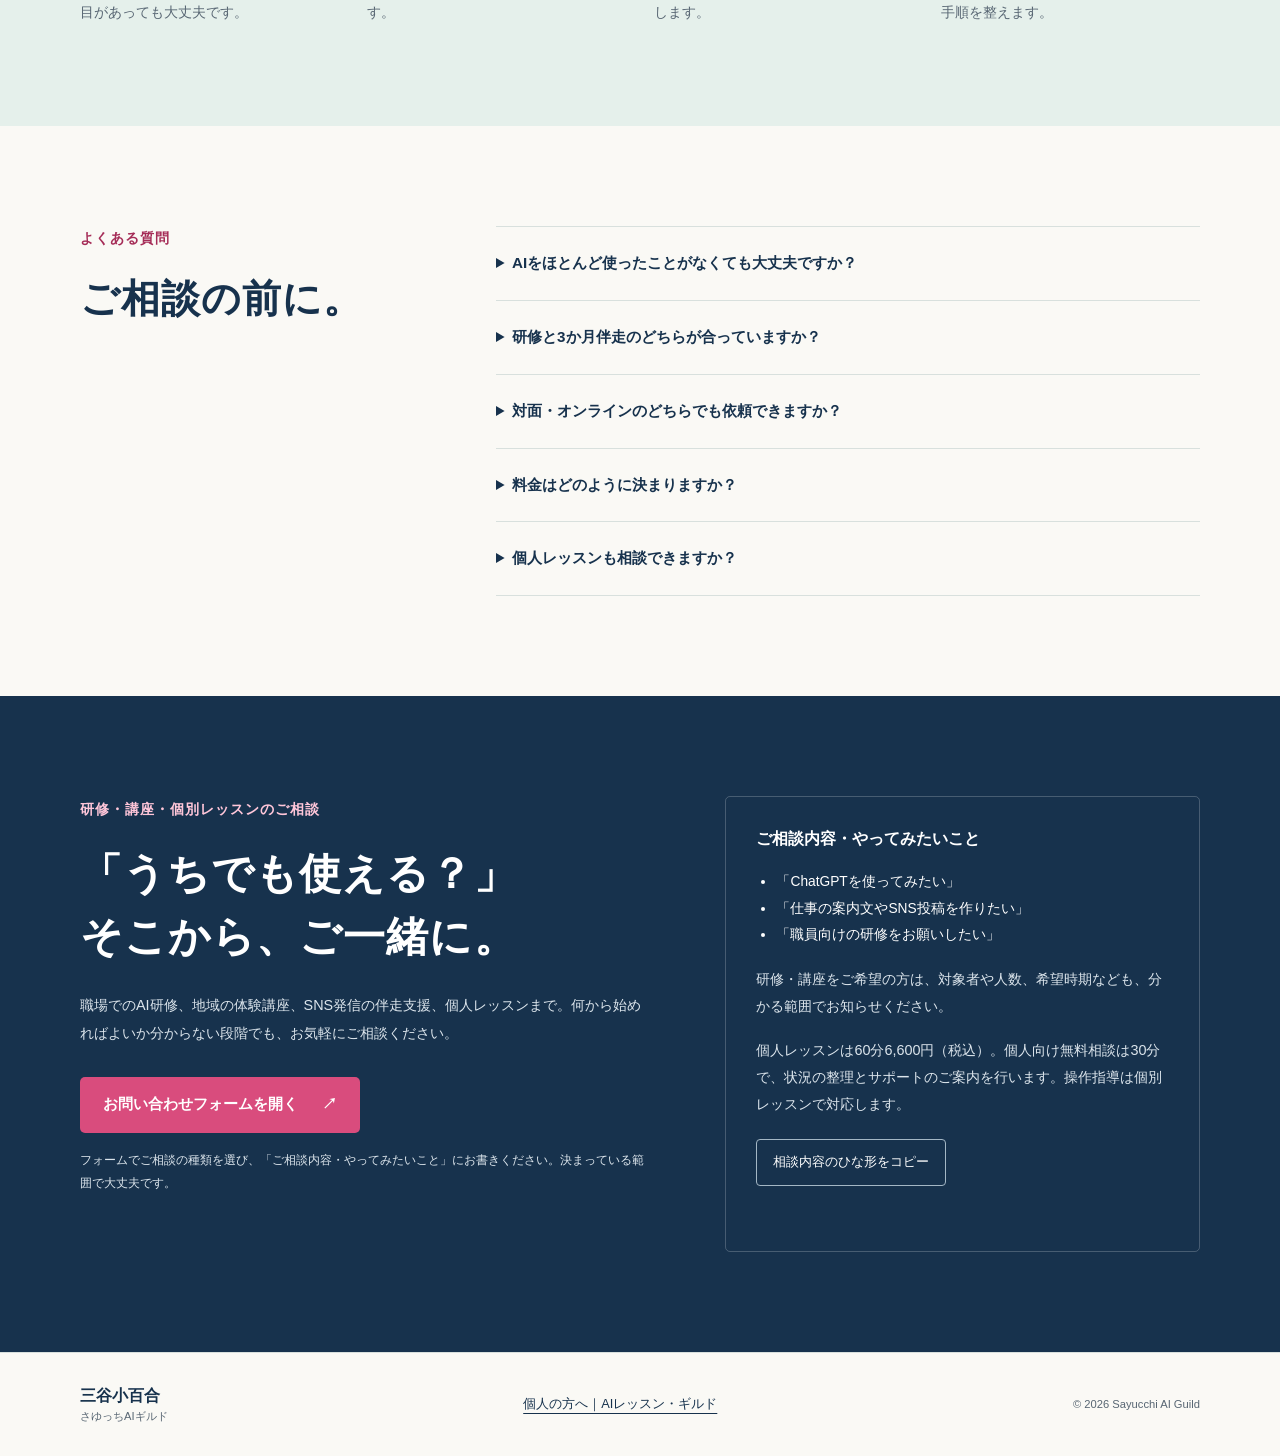
==== commit edc1f351: "事例写真の幅を揃えタイトルと人数を写真上に配置" ====
--- a/index.html
+++ b/index.html
@@ -15,7 +15,7 @@
   <link rel="icon" href="./assets/logo.webp">
   <link rel="stylesheet" href="./home.css">
   <script src="./home.js" defer></script>
-  <link rel="stylesheet" href="./seminar-gallery.css">
+  <link rel="stylesheet" href="./seminar-gallery.css?v=20261127-case-layout">
   <script src="./seminar-gallery.js" defer></script>
 </head>
 <body>
@@ -38,7 +38,7 @@
 </div><p class="service-note">取り組む内容や作るものは、目的と時間に合わせて選びます。「研修で何を扱えばよいか」からご相談いただけます。対面の開催場所や交通費は、内容と合わせて事前に確認します。</p></div></section>
 
 <section class="section tinted" id="cases"><div class="wrap"><div class="section-heading"><p class="eyebrow">実績・事例</p><h2>それぞれの現場に、<br class="mobile-break">身近なAIの使い方を。</h2><p>職場での実務活用と、地域の初心者向け講座。代表的な3事例をご紹介します。</p></div>
-  <article class="case case-main"><figure class="event-photo case-training-photo"><a class="event-photo-link" data-seminar-image href="./assets/events/20260907-welfare-training.webp" data-caption="2026年9月7日｜福祉職員向け「はじめてのAI活用講座」の様子" aria-label="福祉職員向けAI研修の写真を拡大"><img src="./assets/events/20260907-welfare-training-thumb.webp" width="900" height="659" alt="投影画面とパソコンを使って説明する、福祉職員向けAI研修の講師" loading="lazy" decoding="async"></a><figcaption>福祉職員向け「はじめてのAI活用講座」の様子</figcaption></figure><div class="case-copy"><div class="case-title"><p class="case-meta">福祉職員向け／2026年9月7日</p><h3>文章・確認リスト・チラシ画像を、<br>仕事の中でどう作るか。</h3><p class="case-number">22<span>名参加</span></p><p>福祉事業所向け研修<br>「はじめてのAI活用講座」</p></div><div class="case-detail"><h4>扱った内容</h4><p>ChatGPTを使った文章の作成・整理、確認リスト作成、チラシ画像づくりを体験していただきました。</p><h4>大切にしたこと</h4><p>個人情報の取り扱い、AIに入力する情報の確認、職場でのルールづくりも含めて紹介しました。</p></div></div></article>
+  <article class="case case-main"><div class="case-visual"><div class="case-title"><h3>文章・確認リスト・チラシ画像を、<br/>仕事の中でどう作るか。</h3><p class="case-number">22<span>名参加</span></p></div><figure class="event-photo case-training-photo"><a aria-label="福祉職員向けAI研修の写真を拡大" class="event-photo-link" data-caption="2026年9月7日｜福祉職員向け「はじめてのAI活用講座」の様子" data-seminar-image="" href="./assets/events/20260907-welfare-training.webp"><img alt="投影画面とパソコンを使って説明する、福祉職員向けAI研修の講師" decoding="async" height="659" loading="lazy" src="./assets/events/20260907-welfare-training-thumb.webp" width="900"/></a><figcaption>福祉職員向け「はじめてのAI活用講座」の様子</figcaption></figure></div><div class="case-detail"><p class="case-meta">福祉職員向け／2026年9月7日</p><p>福祉事業所向け研修<br/>「はじめてのAI活用講座」</p><h4>扱った内容</h4><p>ChatGPTを使った文章の作成・整理、確認リスト作成、チラシ画像づくりを体験していただきました。</p><h4>大切にしたこと</h4><p>個人情報の取り扱い、AIに入力する情報の確認、職場でのルールづくりも含めて紹介しました。</p></div></article>
   <div class="case-grid"><article class="case"><figure class="event-photo"><a aria-label="夏休みAI体験講座の講師と投影資料の写真を拡大" class="event-photo-link" data-caption="2026年8月20日｜佐良山公民館「夏休みAI体験講座」の講師と投影資料" data-seminar-image="" href="./assets/events/20260820-8169.webp"><img alt="佐良山公民館「夏休みAI体験講座」の講師と投影資料" decoding="async" height="675" loading="lazy" src="./assets/events/20260820-8169-thumb.webp" width="900"/></a><figcaption>佐良山公民館「夏休みAI体験講座」の講師と投影資料</figcaption></figure><p class="case-meta">津山市・佐良山公民館／2026年8月20日</p><h3>AIを使って、<br/>未来の津山を描いてみよう。</h3><p>第29回つやまニア「夏休みAI体験講座」。11名が参加し、画像生成を体験する講座を担当しました。</p><a class="text-link" href="https://x.com/sayucchi35/status/2090363662162944113" rel="noopener noreferrer" target="_blank">開催報告を見る <span aria-hidden="true">↗</span></a></article><article class="case"><figure class="event-photo"><a aria-label="津山市立図書館でのAI超入門講座の写真を拡大" class="event-photo-link" data-caption="2026年11月7日｜津山市立図書館でのAI超入門講座" data-seminar-image="" href="./assets/events/20261107-8706.webp"><img alt="津山市立図書館でのAI超入門講座" decoding="async" height="675" loading="lazy" src="./assets/events/20261107-8706-thumb.webp" width="900"/></a><figcaption>津山市立図書館でのAI超入門講座</figcaption></figure><p class="case-meta">津山市立図書館／2026年11月7日</p><h3>暮らしの中で使う、<br/>AIの最初の一歩。</h3><p>「つながる まなびのラーニバル」で「生活が便利になる？AI超入門講座」を担当。17名が参加しました。</p><p class="case-source">最新の登壇セミナー実績一覧に基づく記録。</p></article></div>
   <details class="evidence-fold"><summary>講座当日の写真を見る<span>図書館・公民館での講座風景</span></summary><div class="evidence-fold-content"><section class="event-photos" id="event-photos" aria-labelledby="event-photos-title"><div class="seminar-heading"><p>講座当日の様子</p><h3 id="event-photos-title">参加者と一緒に学ぶ、AIの最初の一歩。</h3><p>2026年11月7日／津山市立図書館「つながる まなびのラーニバル」<br>「生活が便利になる？AI超入門講座」の様子です。</p></div><div class="event-photo-grid"><figure class="event-photo"><a class="event-photo-link" data-seminar-image href="./assets/events/20261107-8706.webp" data-caption="2026年11月7日｜スライドを使いながら、AIについて説明する三谷小百合" aria-label="スライドを使いながら、AIについて説明する三谷小百合の写真を拡大"><img src="./assets/events/20261107-8706-thumb.webp" width="900" height="675" alt="スライドを使いながら、AIについて説明する三谷小百合" loading="lazy" decoding="async"></a><figcaption>スライドを使いながら、AIについて説明する三谷小百合</figcaption></figure><figure class="event-photo"><a class="event-photo-link" data-seminar-image href="./assets/events/20261107-8708.webp" data-caption="2026年11月7日｜参加者への問いかけを交えながら進める講座" aria-label="参加者への問いかけを交えながら進める講座の写真を拡大"><img src="./assets/events/20261107-8708-thumb.webp" width="900" height="675" alt="参加者への問いかけを交えながら進める講座" loading="lazy" decoding="async"></a><figcaption>参加者への問いかけを交えながら進める講座</figcaption></figure><figure class="event-photo"><a class="event-photo-link" data-seminar-image href="./assets/events/20261107-8707.webp" data-caption="2026年11月7日｜「これなら使えそう」を見つける、初心者向けの講座" aria-label="「これなら使えそう」を見つける、初心者向けの講座の写真を拡大"><img src="./assets/events/20261107-8707-thumb.webp" width="675" height="900" alt="「これなら使えそう」を見つける、初心者向けの講座" loading="lazy" decoding="async"></a><figcaption>「これなら使えそう」を見つける、初心者向けの講座</figcaption></figure></div></section>
 <section class="event-photos" id="sarayama-photos" aria-labelledby="sarayama-photos-title"><div class="seminar-heading"><p>夏休みAI体験講座</p><h3 id="sarayama-photos-title">一人ひとりの「やってみたい」を、一緒に。</h3><p>2026年8月20日／佐良山公民館<br>第29回つやまニア「AIを使って、未来の津山を描いてみよう」の様子です。</p></div><div class="event-photo-grid"><figure class="event-photo"><a class="event-photo-link" data-seminar-image href="./assets/events/20260820-8184.webp" data-caption="2026年8月20日｜スマホのChatGPT画面を投影しながら使い方を説明" aria-label="スマホのChatGPT画面を投影しながら使い方を説明の写真を拡大"><img src="./assets/events/20260820-8184-thumb.webp" width="900" height="675" alt="スマホのChatGPT画面を投影しながら使い方を説明" loading="lazy" decoding="async"></a><figcaption>スマホのChatGPT画面を投影しながら使い方を説明</figcaption></figure><figure class="event-photo"><a class="event-photo-link" data-seminar-image href="./assets/events/20260820-8169.webp" data-caption="2026年8月20日｜「未来の津山」をテーマにしたAI体験講座" aria-label="「未来の津山」をテーマにしたAI体験講座の写真を拡大"><img src="./assets/events/20260820-8169-thumb.webp" width="900" height="675" alt="「未来の津山」をテーマにしたAI体験講座" loading="lazy" decoding="async"></a><figcaption>「未来の津山」をテーマにしたAI体験講座</figcaption></figure><figure class="event-photo"><a class="event-photo-link" data-seminar-image href="./assets/events/20260820-8215.webp" data-caption="2026年8月20日｜参加者のアイデアをもとに描いた「未来の津山」" aria-label="参加者のアイデアをもとに描いた「未来の津山」の写真を拡大"><img src="./assets/events/20260820-8215-thumb.webp" width="900" height="675" alt="参加者のアイデアをもとに描いた「未来の津山」" loading="lazy" decoding="async"></a><figcaption>参加者のアイデアをもとに描いた「未来の津山」</figcaption></figure></div></section>
--- a/seminar-gallery.css
+++ b/seminar-gallery.css
@@ -15,15 +15,26 @@
 .case > .event-photo { margin-bottom: 24px; }
 .case > .event-photo .event-photo-link { aspect-ratio: 16 / 9; }
 .case > .event-photo figcaption { font-size: .72rem; }
-.case-main > .case-training-photo { margin: 0; align-self: start; }
-.case-main .case-detail { border: 0; padding: 0; margin-top: 20px; }
-.case-main .case-meta { margin-bottom: 10px; }
-.case-main h3 { margin-bottom: 12px; }
-.case-main .case-number { font-size: 2.3rem; margin-top: 12px; margin-bottom: 10px; }
-.case-copy { min-width: 0; }
-.case-main > .case-training-photo .event-photo-link { aspect-ratio: auto; }
+/* Match the photo width and inset of the two case cards below. */
+.case-main { padding: 32px; column-gap: 84px; grid-template-columns: repeat(2, minmax(0, 1fr)); align-items: center; }
+.case-visual { min-width: 0; }
+.case-visual .case-title { display: grid; grid-template-columns: minmax(0, 1fr) auto; align-items: center; gap: 16px; margin-bottom: 20px; }
+.case-main .case-title h3 { margin: 0; font-size: 1.16rem; }
+.case-main .case-title .case-number { margin: 0; font-size: 2.3rem; white-space: nowrap; }
+.case-main .case-number span { display: block; margin: 0; font-size: .75rem; }
+.case-main .case-detail { border: 0; padding: 0; margin: 0; }
+.case-main .case-detail .case-meta { margin-bottom: 10px; }
+.case-visual .case-training-photo { margin: 0; }
+.case-training-photo .event-photo-link { aspect-ratio: auto; }
 .case-training-photo .event-photo-link img { height: auto; object-fit: contain; }
 .case-training-photo figcaption { font-size: .72rem; }
+@media (max-width: 740px) {
+ .case-main { padding: 26px; grid-template-columns: 1fr; gap: 26px; }
+ .case-visual .case-title { gap: 12px; }
+ .case-main .case-title h3 { font-size: 1rem; }
+ .case-main .case-title h3 br { display: none; }
+ .case-main .case-title .case-number { font-size: 2rem; }
+}
 .event-photo-link:focus-visible { outline: 3px solid #d94c7d; outline-offset: 4px; }
 @media (max-width: 900px) { .event-photo-grid { grid-template-columns: repeat(2, minmax(0, 1fr)); } }
 @media (max-width: 560px) { .event-photo-grid { grid-template-columns: 1fr; gap: 24px; } }
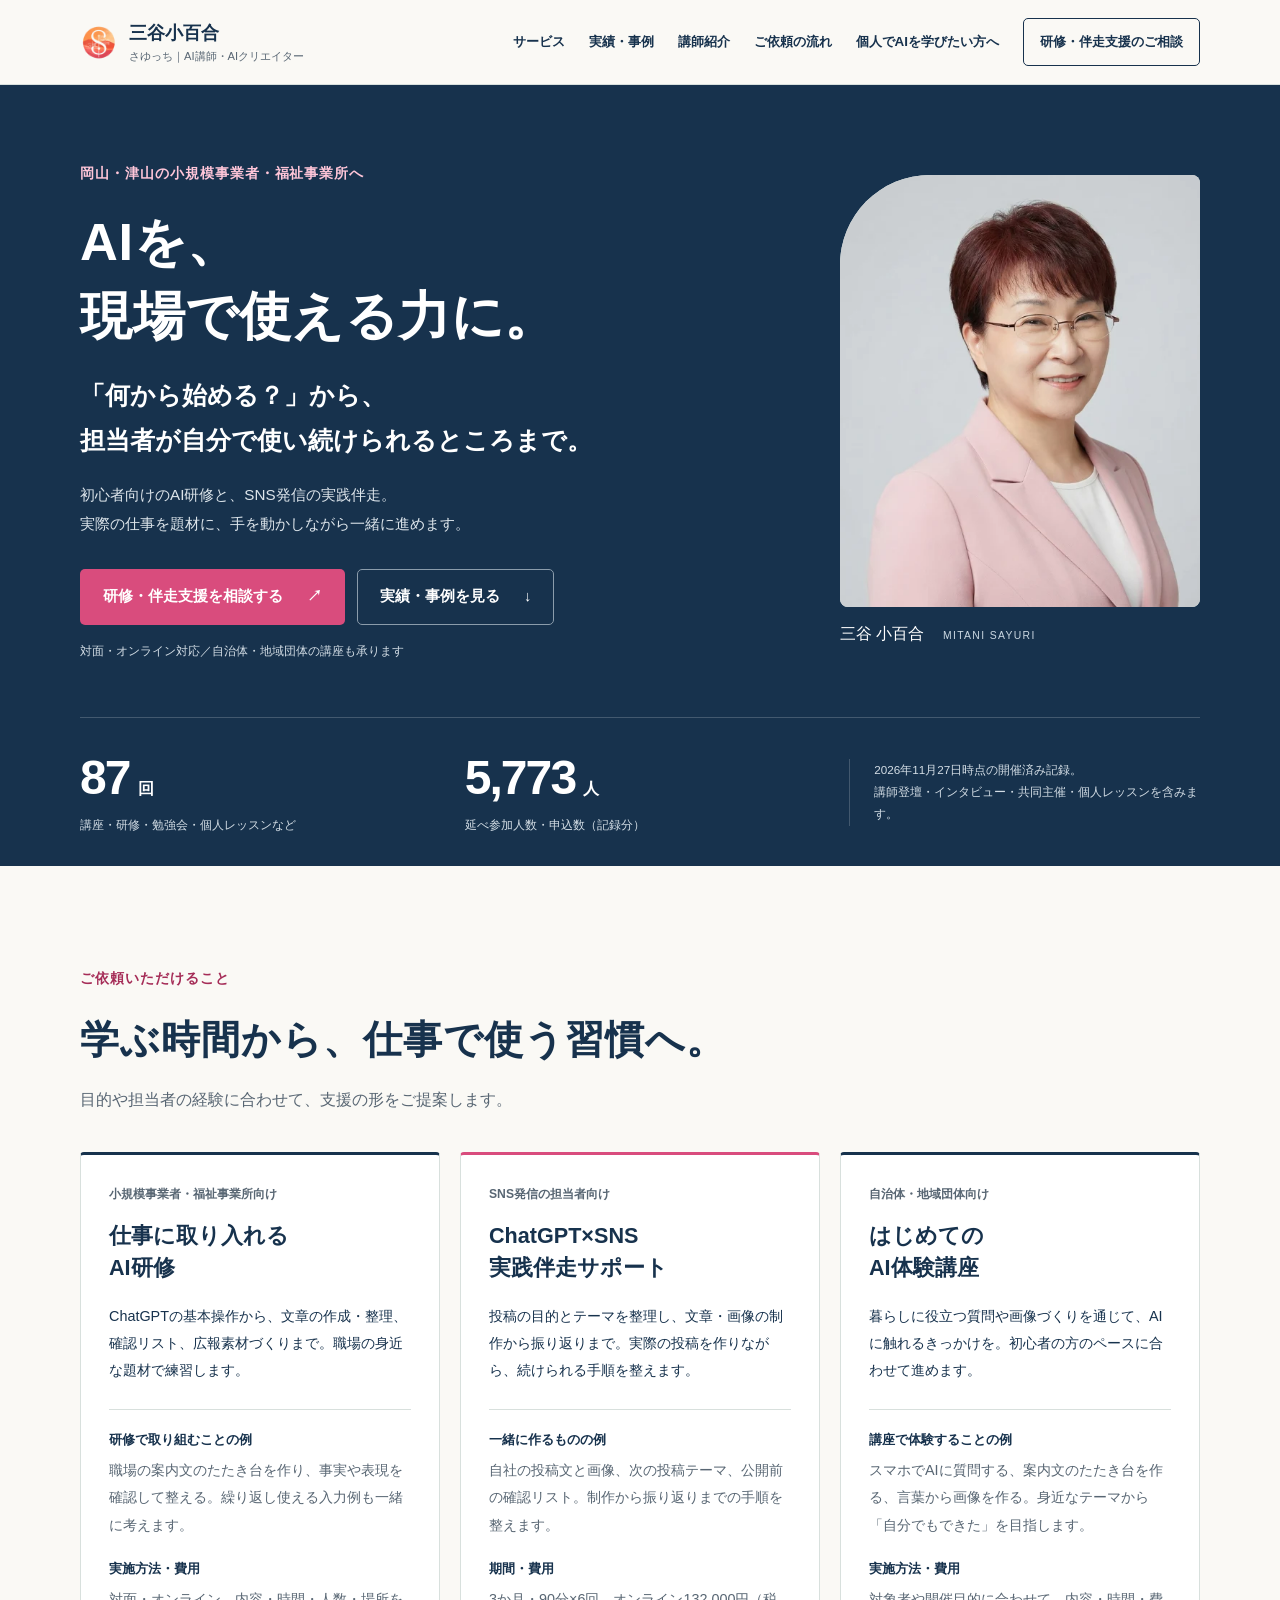
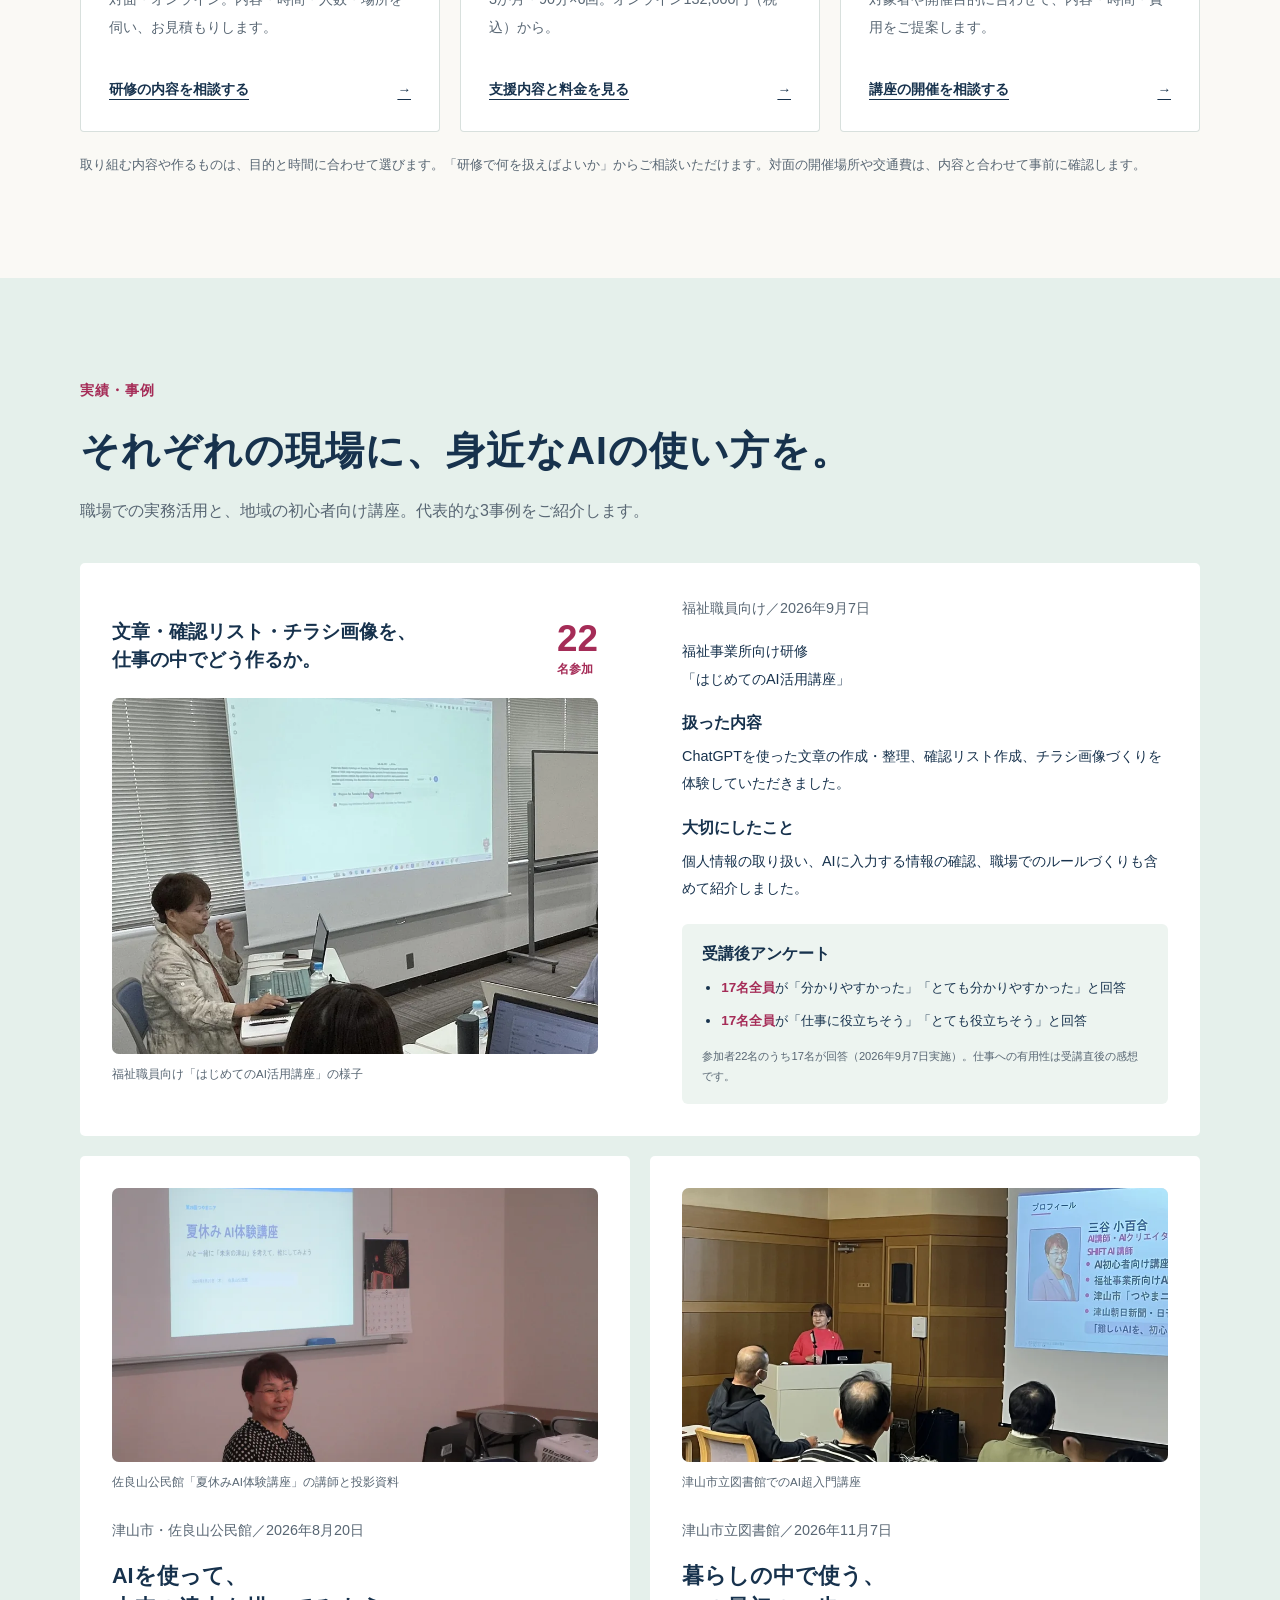
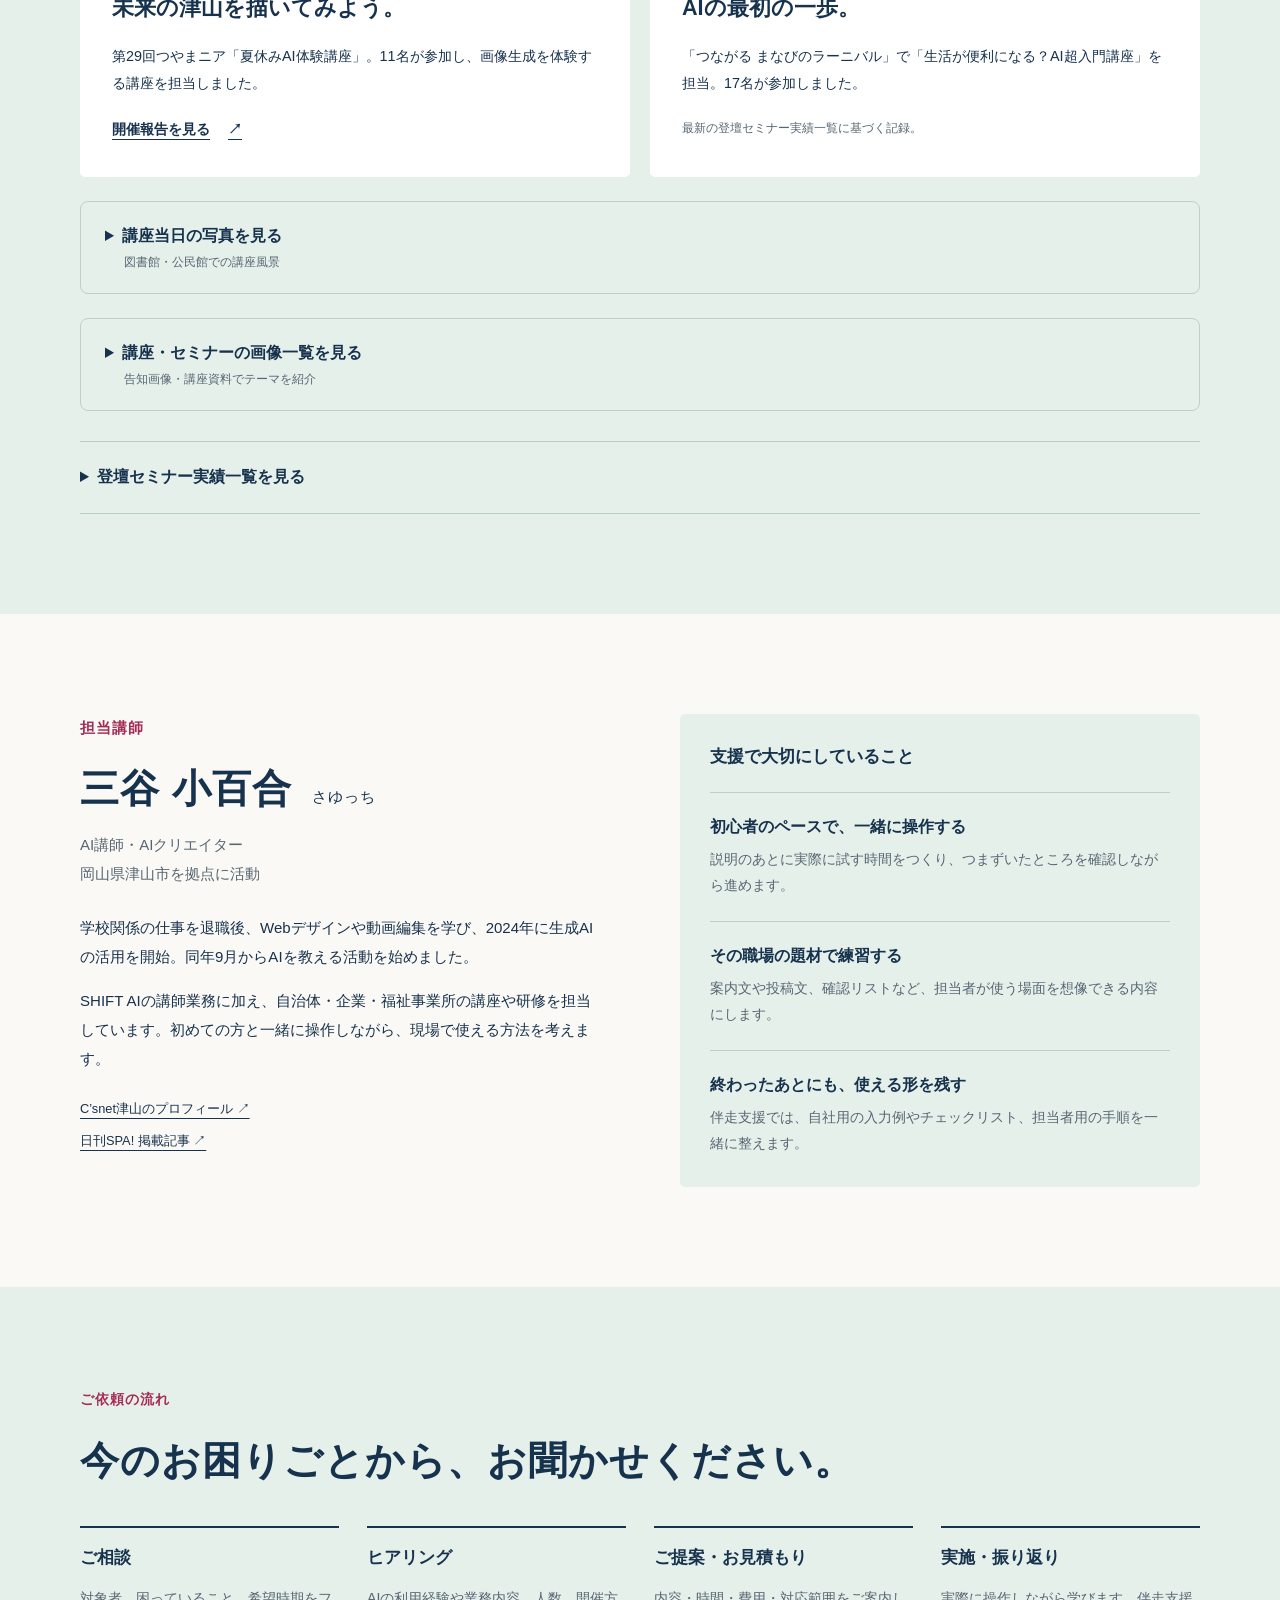
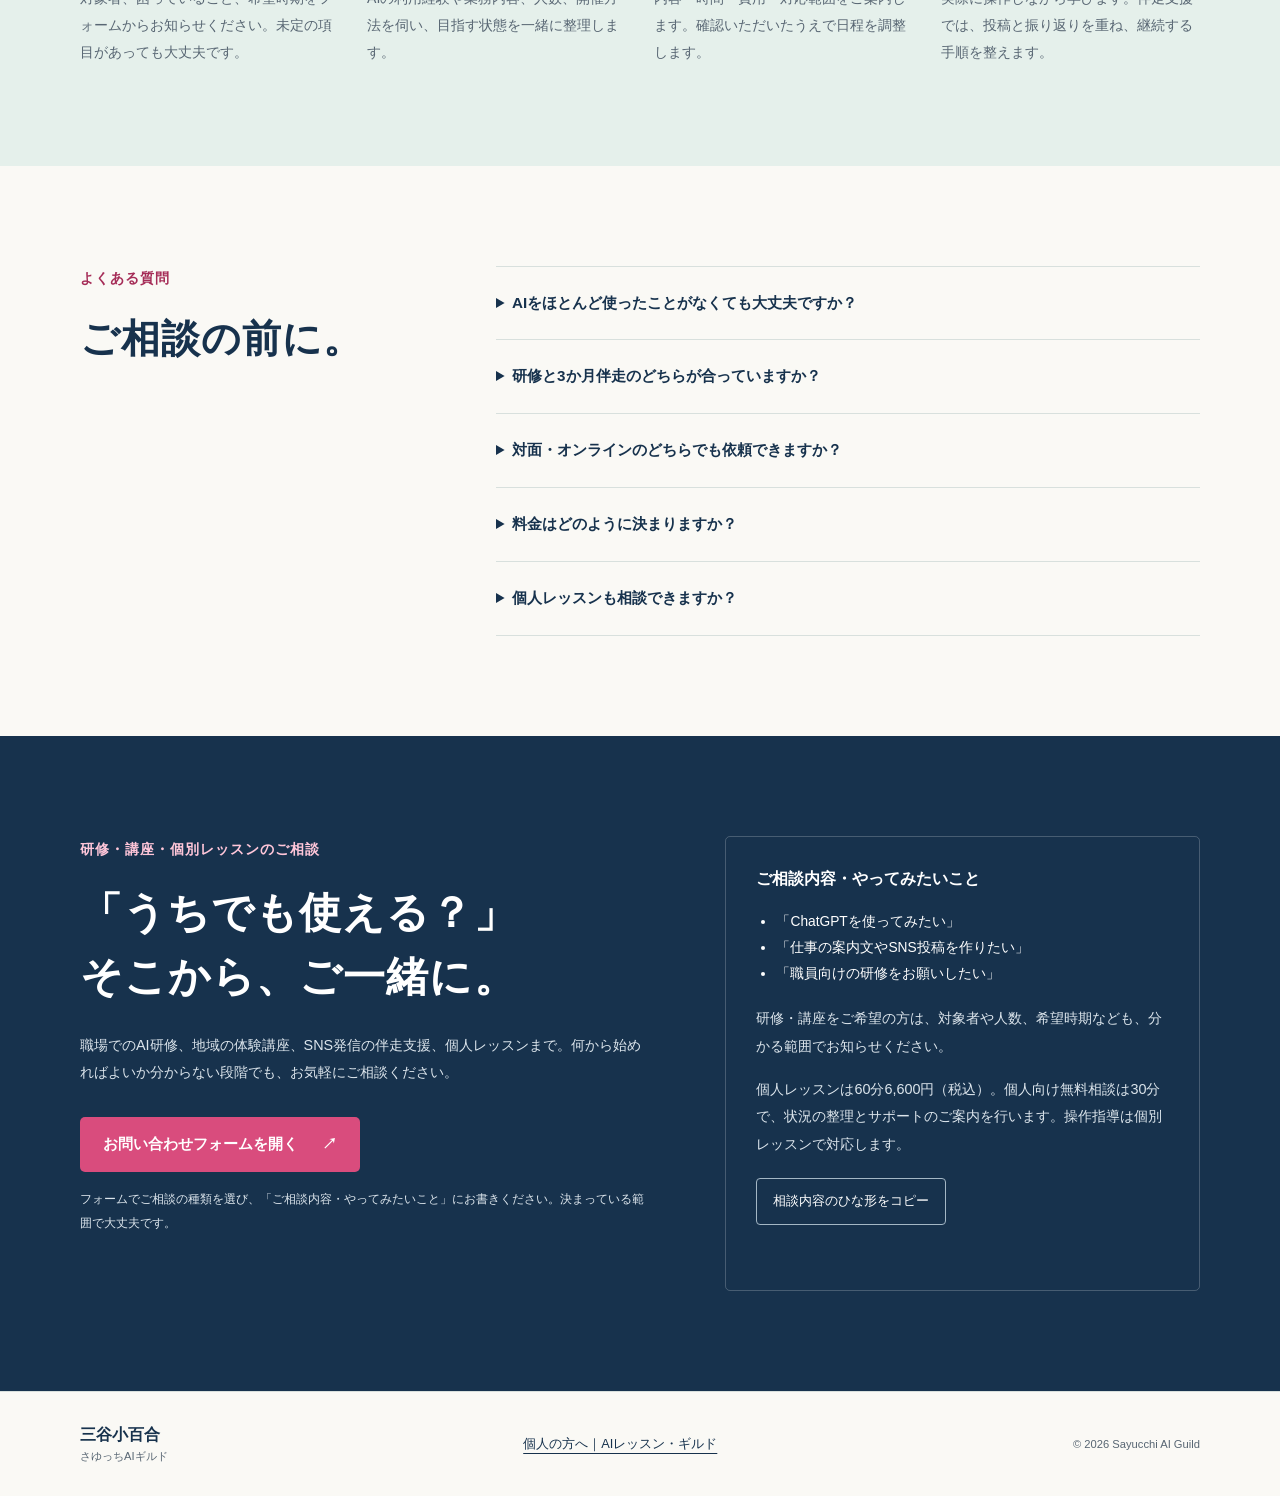
==== commit 73509e46: "福祉職員向け研修の事例に受講後アンケート集計を追加" ====
--- a/index.html
+++ b/index.html
@@ -15,7 +15,7 @@
   <link rel="icon" href="./assets/logo.webp">
   <link rel="stylesheet" href="./home.css">
   <script src="./home.js" defer></script>
-  <link rel="stylesheet" href="./seminar-gallery.css?v=20261127-case-layout">
+  <link rel="stylesheet" href="./seminar-gallery.css?v=20261127-survey">
   <script src="./seminar-gallery.js" defer></script>
 </head>
 <body>
@@ -38,7 +38,7 @@
 </div><p class="service-note">取り組む内容や作るものは、目的と時間に合わせて選びます。「研修で何を扱えばよいか」からご相談いただけます。対面の開催場所や交通費は、内容と合わせて事前に確認します。</p></div></section>
 
 <section class="section tinted" id="cases"><div class="wrap"><div class="section-heading"><p class="eyebrow">実績・事例</p><h2>それぞれの現場に、<br class="mobile-break">身近なAIの使い方を。</h2><p>職場での実務活用と、地域の初心者向け講座。代表的な3事例をご紹介します。</p></div>
-  <article class="case case-main"><div class="case-visual"><div class="case-title"><h3>文章・確認リスト・チラシ画像を、<br/>仕事の中でどう作るか。</h3><p class="case-number">22<span>名参加</span></p></div><figure class="event-photo case-training-photo"><a aria-label="福祉職員向けAI研修の写真を拡大" class="event-photo-link" data-caption="2026年9月7日｜福祉職員向け「はじめてのAI活用講座」の様子" data-seminar-image="" href="./assets/events/20260907-welfare-training.webp"><img alt="投影画面とパソコンを使って説明する、福祉職員向けAI研修の講師" decoding="async" height="659" loading="lazy" src="./assets/events/20260907-welfare-training-thumb.webp" width="900"/></a><figcaption>福祉職員向け「はじめてのAI活用講座」の様子</figcaption></figure></div><div class="case-detail"><p class="case-meta">福祉職員向け／2026年9月7日</p><p>福祉事業所向け研修<br/>「はじめてのAI活用講座」</p><h4>扱った内容</h4><p>ChatGPTを使った文章の作成・整理、確認リスト作成、チラシ画像づくりを体験していただきました。</p><h4>大切にしたこと</h4><p>個人情報の取り扱い、AIに入力する情報の確認、職場でのルールづくりも含めて紹介しました。</p></div></article>
+  <article class="case case-main"><div class="case-visual"><div class="case-title"><h3>文章・確認リスト・チラシ画像を、<br/>仕事の中でどう作るか。</h3><p class="case-number">22<span>名参加</span></p></div><figure class="event-photo case-training-photo"><a aria-label="福祉職員向けAI研修の写真を拡大" class="event-photo-link" data-caption="2026年9月7日｜福祉職員向け「はじめてのAI活用講座」の様子" data-seminar-image="" href="./assets/events/20260907-welfare-training.webp"><img alt="投影画面とパソコンを使って説明する、福祉職員向けAI研修の講師" decoding="async" height="659" loading="lazy" src="./assets/events/20260907-welfare-training-thumb.webp" width="900"/></a><figcaption>福祉職員向け「はじめてのAI活用講座」の様子</figcaption></figure></div><div class="case-detail"><p class="case-meta">福祉職員向け／2026年9月7日</p><p>福祉事業所向け研修<br/>「はじめてのAI活用講座」</p><h4>扱った内容</h4><p>ChatGPTを使った文章の作成・整理、確認リスト作成、チラシ画像づくりを体験していただきました。</p><h4>大切にしたこと</h4><p>個人情報の取り扱い、AIに入力する情報の確認、職場でのルールづくりも含めて紹介しました。</p><section class="case-survey" aria-labelledby="case-survey-title"><h4 id="case-survey-title">受講後アンケート</h4><ul><li><strong>17名全員</strong>が「分かりやすかった」「とても分かりやすかった」と回答</li><li><strong>17名全員</strong>が「仕事に役立ちそう」「とても役立ちそう」と回答</li></ul><p class="case-survey-note">参加者22名のうち17名が回答（2026年9月7日実施）。仕事への有用性は受講直後の感想です。</p></section></div></article>
   <div class="case-grid"><article class="case"><figure class="event-photo"><a aria-label="夏休みAI体験講座の講師と投影資料の写真を拡大" class="event-photo-link" data-caption="2026年8月20日｜佐良山公民館「夏休みAI体験講座」の講師と投影資料" data-seminar-image="" href="./assets/events/20260820-8169.webp"><img alt="佐良山公民館「夏休みAI体験講座」の講師と投影資料" decoding="async" height="675" loading="lazy" src="./assets/events/20260820-8169-thumb.webp" width="900"/></a><figcaption>佐良山公民館「夏休みAI体験講座」の講師と投影資料</figcaption></figure><p class="case-meta">津山市・佐良山公民館／2026年8月20日</p><h3>AIを使って、<br/>未来の津山を描いてみよう。</h3><p>第29回つやまニア「夏休みAI体験講座」。11名が参加し、画像生成を体験する講座を担当しました。</p><a class="text-link" href="https://x.com/sayucchi35/status/2090363662162944113" rel="noopener noreferrer" target="_blank">開催報告を見る <span aria-hidden="true">↗</span></a></article><article class="case"><figure class="event-photo"><a aria-label="津山市立図書館でのAI超入門講座の写真を拡大" class="event-photo-link" data-caption="2026年11月7日｜津山市立図書館でのAI超入門講座" data-seminar-image="" href="./assets/events/20261107-8706.webp"><img alt="津山市立図書館でのAI超入門講座" decoding="async" height="675" loading="lazy" src="./assets/events/20261107-8706-thumb.webp" width="900"/></a><figcaption>津山市立図書館でのAI超入門講座</figcaption></figure><p class="case-meta">津山市立図書館／2026年11月7日</p><h3>暮らしの中で使う、<br/>AIの最初の一歩。</h3><p>「つながる まなびのラーニバル」で「生活が便利になる？AI超入門講座」を担当。17名が参加しました。</p><p class="case-source">最新の登壇セミナー実績一覧に基づく記録。</p></article></div>
   <details class="evidence-fold"><summary>講座当日の写真を見る<span>図書館・公民館での講座風景</span></summary><div class="evidence-fold-content"><section class="event-photos" id="event-photos" aria-labelledby="event-photos-title"><div class="seminar-heading"><p>講座当日の様子</p><h3 id="event-photos-title">参加者と一緒に学ぶ、AIの最初の一歩。</h3><p>2026年11月7日／津山市立図書館「つながる まなびのラーニバル」<br>「生活が便利になる？AI超入門講座」の様子です。</p></div><div class="event-photo-grid"><figure class="event-photo"><a class="event-photo-link" data-seminar-image href="./assets/events/20261107-8706.webp" data-caption="2026年11月7日｜スライドを使いながら、AIについて説明する三谷小百合" aria-label="スライドを使いながら、AIについて説明する三谷小百合の写真を拡大"><img src="./assets/events/20261107-8706-thumb.webp" width="900" height="675" alt="スライドを使いながら、AIについて説明する三谷小百合" loading="lazy" decoding="async"></a><figcaption>スライドを使いながら、AIについて説明する三谷小百合</figcaption></figure><figure class="event-photo"><a class="event-photo-link" data-seminar-image href="./assets/events/20261107-8708.webp" data-caption="2026年11月7日｜参加者への問いかけを交えながら進める講座" aria-label="参加者への問いかけを交えながら進める講座の写真を拡大"><img src="./assets/events/20261107-8708-thumb.webp" width="900" height="675" alt="参加者への問いかけを交えながら進める講座" loading="lazy" decoding="async"></a><figcaption>参加者への問いかけを交えながら進める講座</figcaption></figure><figure class="event-photo"><a class="event-photo-link" data-seminar-image href="./assets/events/20261107-8707.webp" data-caption="2026年11月7日｜「これなら使えそう」を見つける、初心者向けの講座" aria-label="「これなら使えそう」を見つける、初心者向けの講座の写真を拡大"><img src="./assets/events/20261107-8707-thumb.webp" width="675" height="900" alt="「これなら使えそう」を見つける、初心者向けの講座" loading="lazy" decoding="async"></a><figcaption>「これなら使えそう」を見つける、初心者向けの講座</figcaption></figure></div></section>
 <section class="event-photos" id="sarayama-photos" aria-labelledby="sarayama-photos-title"><div class="seminar-heading"><p>夏休みAI体験講座</p><h3 id="sarayama-photos-title">一人ひとりの「やってみたい」を、一緒に。</h3><p>2026年8月20日／佐良山公民館<br>第29回つやまニア「AIを使って、未来の津山を描いてみよう」の様子です。</p></div><div class="event-photo-grid"><figure class="event-photo"><a class="event-photo-link" data-seminar-image href="./assets/events/20260820-8184.webp" data-caption="2026年8月20日｜スマホのChatGPT画面を投影しながら使い方を説明" aria-label="スマホのChatGPT画面を投影しながら使い方を説明の写真を拡大"><img src="./assets/events/20260820-8184-thumb.webp" width="900" height="675" alt="スマホのChatGPT画面を投影しながら使い方を説明" loading="lazy" decoding="async"></a><figcaption>スマホのChatGPT画面を投影しながら使い方を説明</figcaption></figure><figure class="event-photo"><a class="event-photo-link" data-seminar-image href="./assets/events/20260820-8169.webp" data-caption="2026年8月20日｜「未来の津山」をテーマにしたAI体験講座" aria-label="「未来の津山」をテーマにしたAI体験講座の写真を拡大"><img src="./assets/events/20260820-8169-thumb.webp" width="900" height="675" alt="「未来の津山」をテーマにしたAI体験講座" loading="lazy" decoding="async"></a><figcaption>「未来の津山」をテーマにしたAI体験講座</figcaption></figure><figure class="event-photo"><a class="event-photo-link" data-seminar-image href="./assets/events/20260820-8215.webp" data-caption="2026年8月20日｜参加者のアイデアをもとに描いた「未来の津山」" aria-label="参加者のアイデアをもとに描いた「未来の津山」の写真を拡大"><img src="./assets/events/20260820-8215-thumb.webp" width="900" height="675" alt="参加者のアイデアをもとに描いた「未来の津山」" loading="lazy" decoding="async"></a><figcaption>参加者のアイデアをもとに描いた「未来の津山」</figcaption></figure></div></section>
--- a/seminar-gallery.css
+++ b/seminar-gallery.css
@@ -28,6 +28,13 @@
 .case-training-photo .event-photo-link { aspect-ratio: auto; }
 .case-training-photo .event-photo-link img { height: auto; object-fit: contain; }
 .case-training-photo figcaption { font-size: .72rem; }
+.case-survey { margin-top: 22px; padding: 18px 20px; background: #edf4f0; border-radius: 6px; }
+.case-main .case-survey h4 { margin: 0 0 10px; }
+.case-survey ul { margin: 0; padding-left: 1.2em; }
+.case-survey li { font-size: .84rem; line-height: 1.85; }
+.case-survey li + li { margin-top: 8px; }
+.case-survey strong { color: #a52c57; }
+.case-main .case-survey-note { margin: 12px 0 0; font-size: .7rem; line-height: 1.8; color: #586673; }
 @media (max-width: 740px) {
  .case-main { padding: 26px; grid-template-columns: 1fr; gap: 26px; }
  .case-visual .case-title { gap: 12px; }
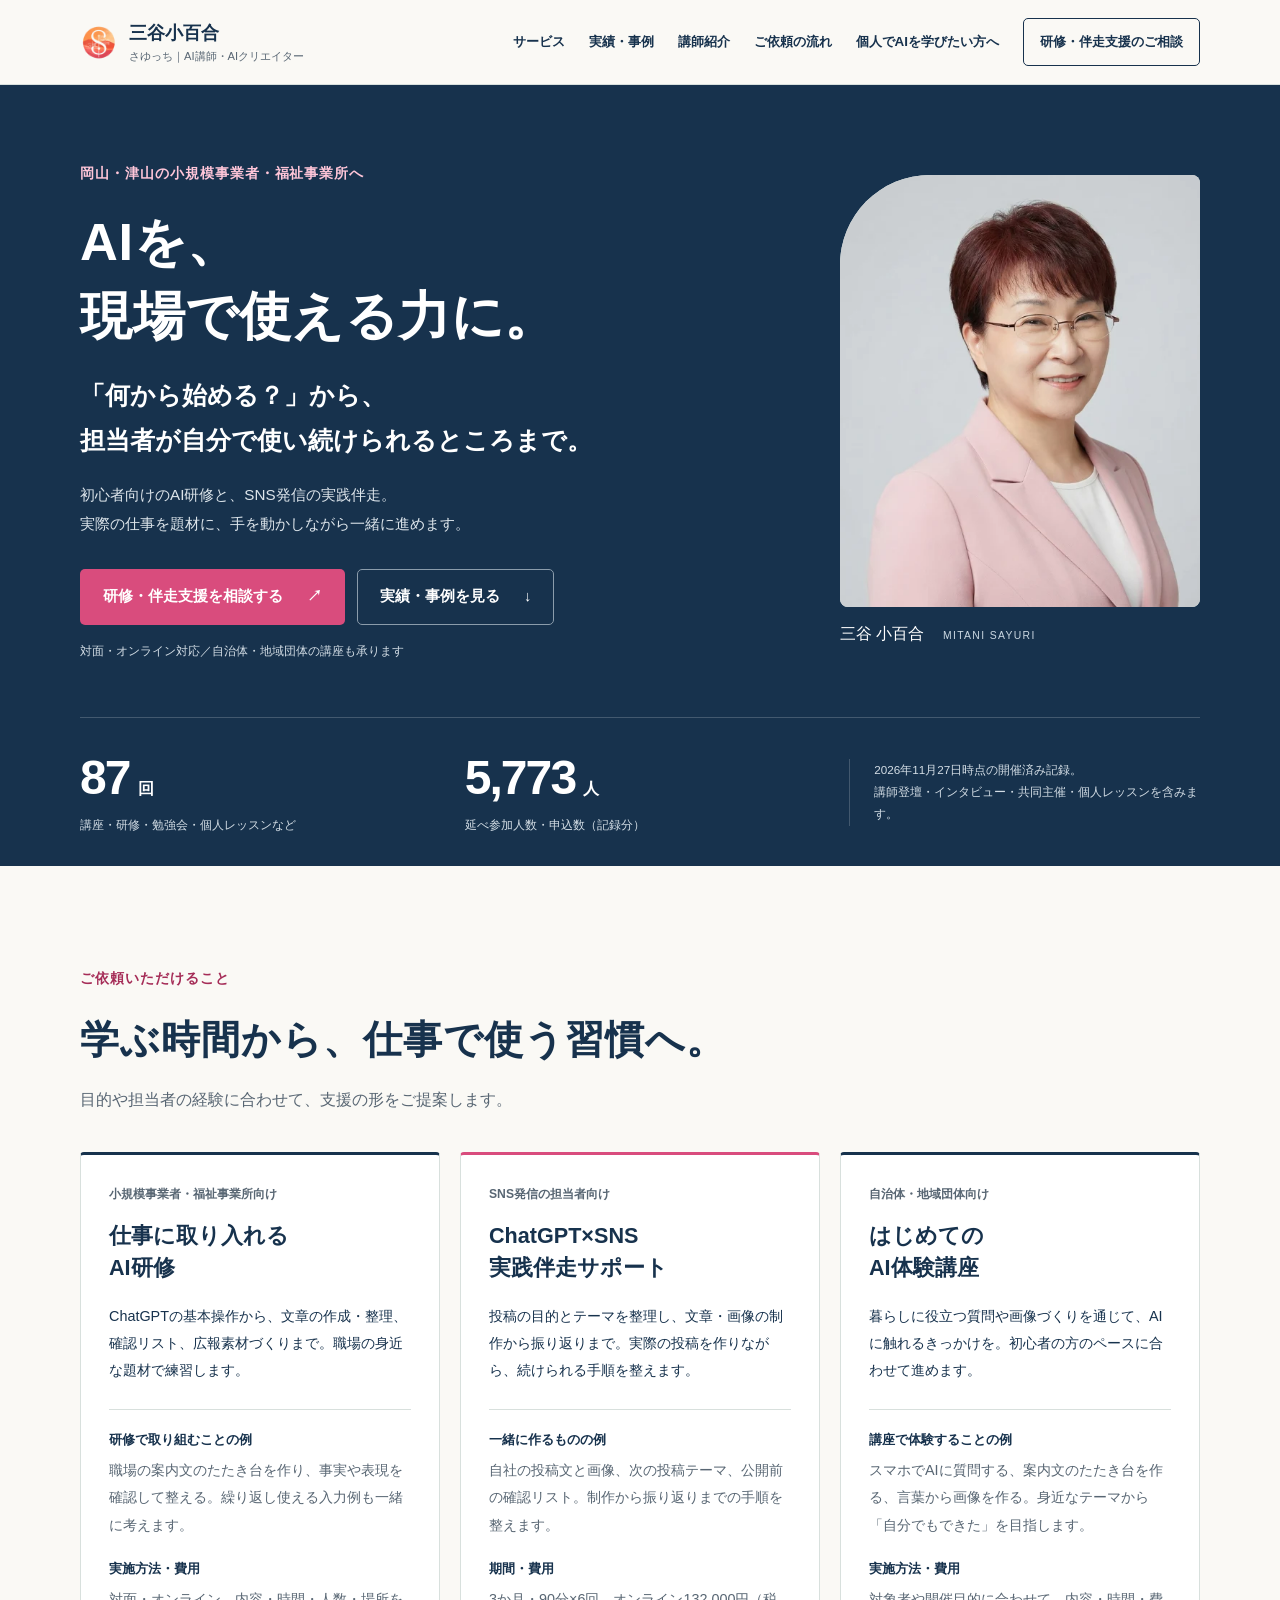
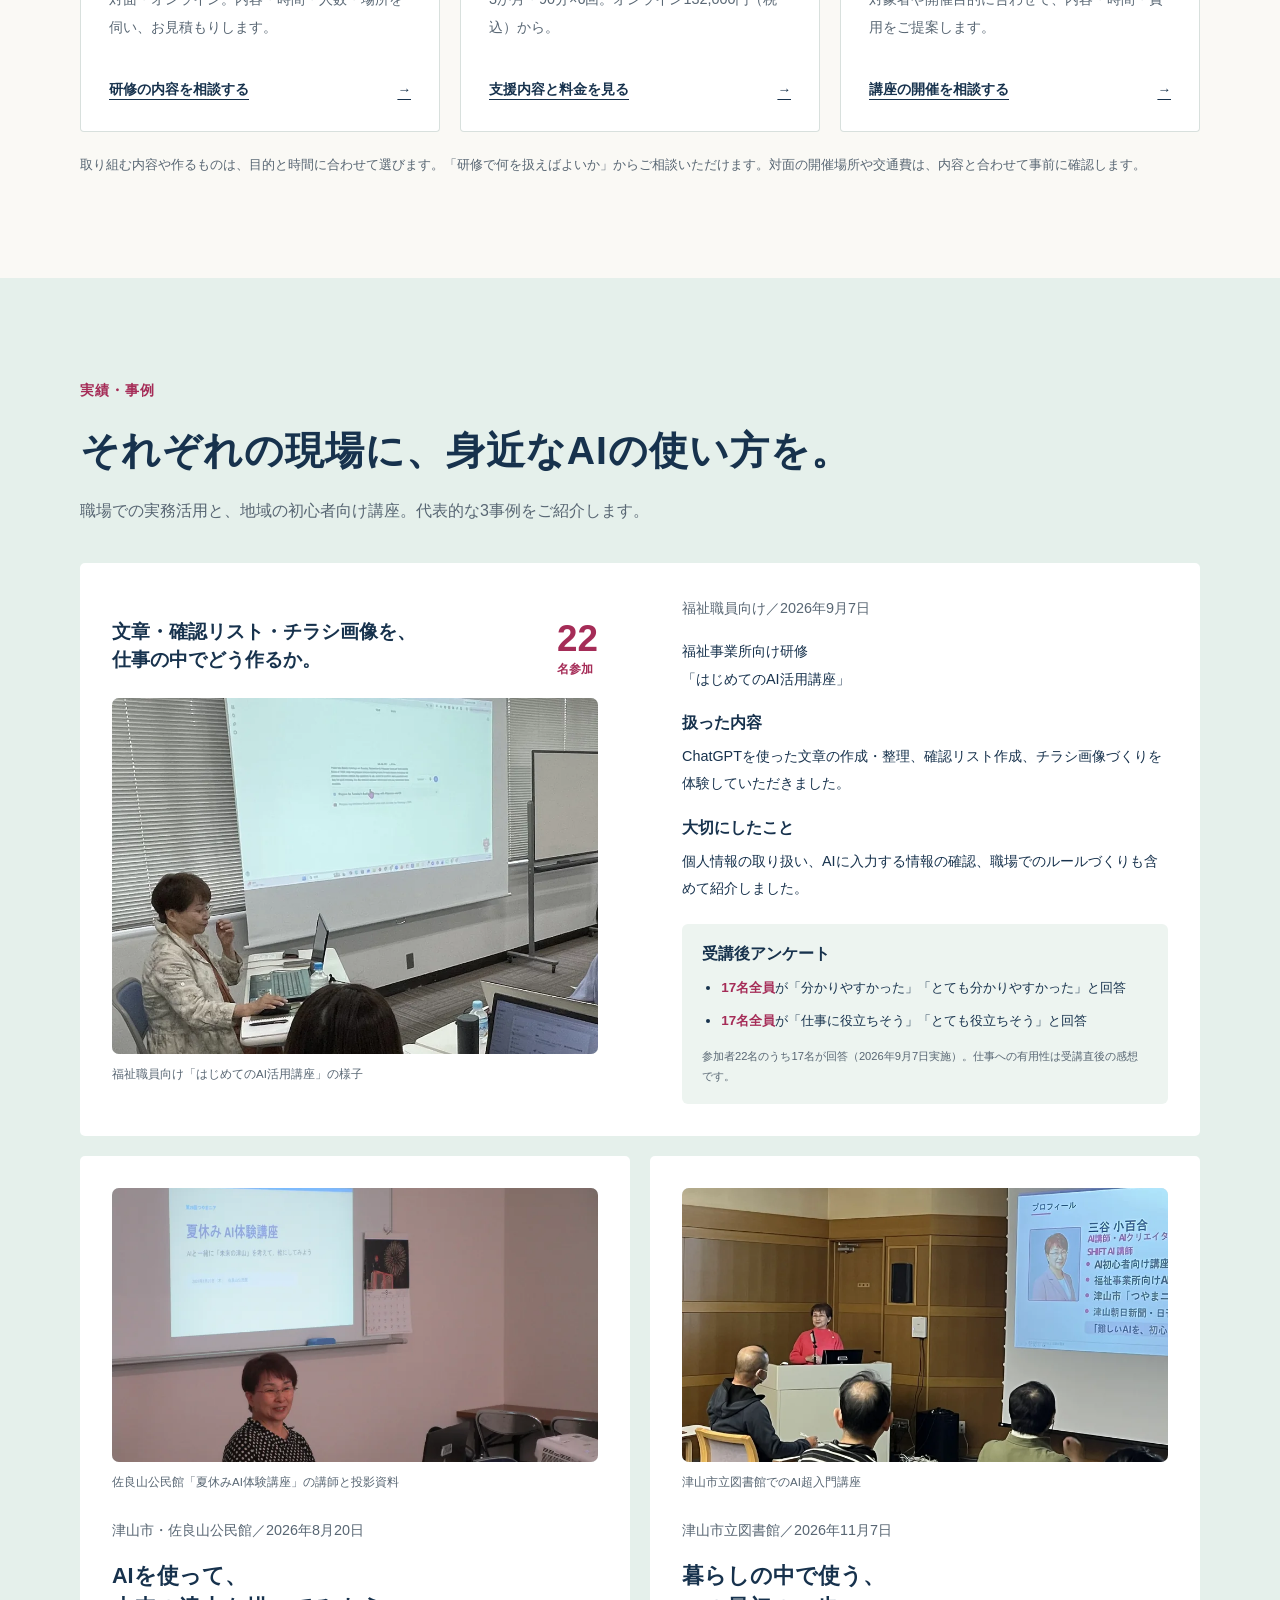
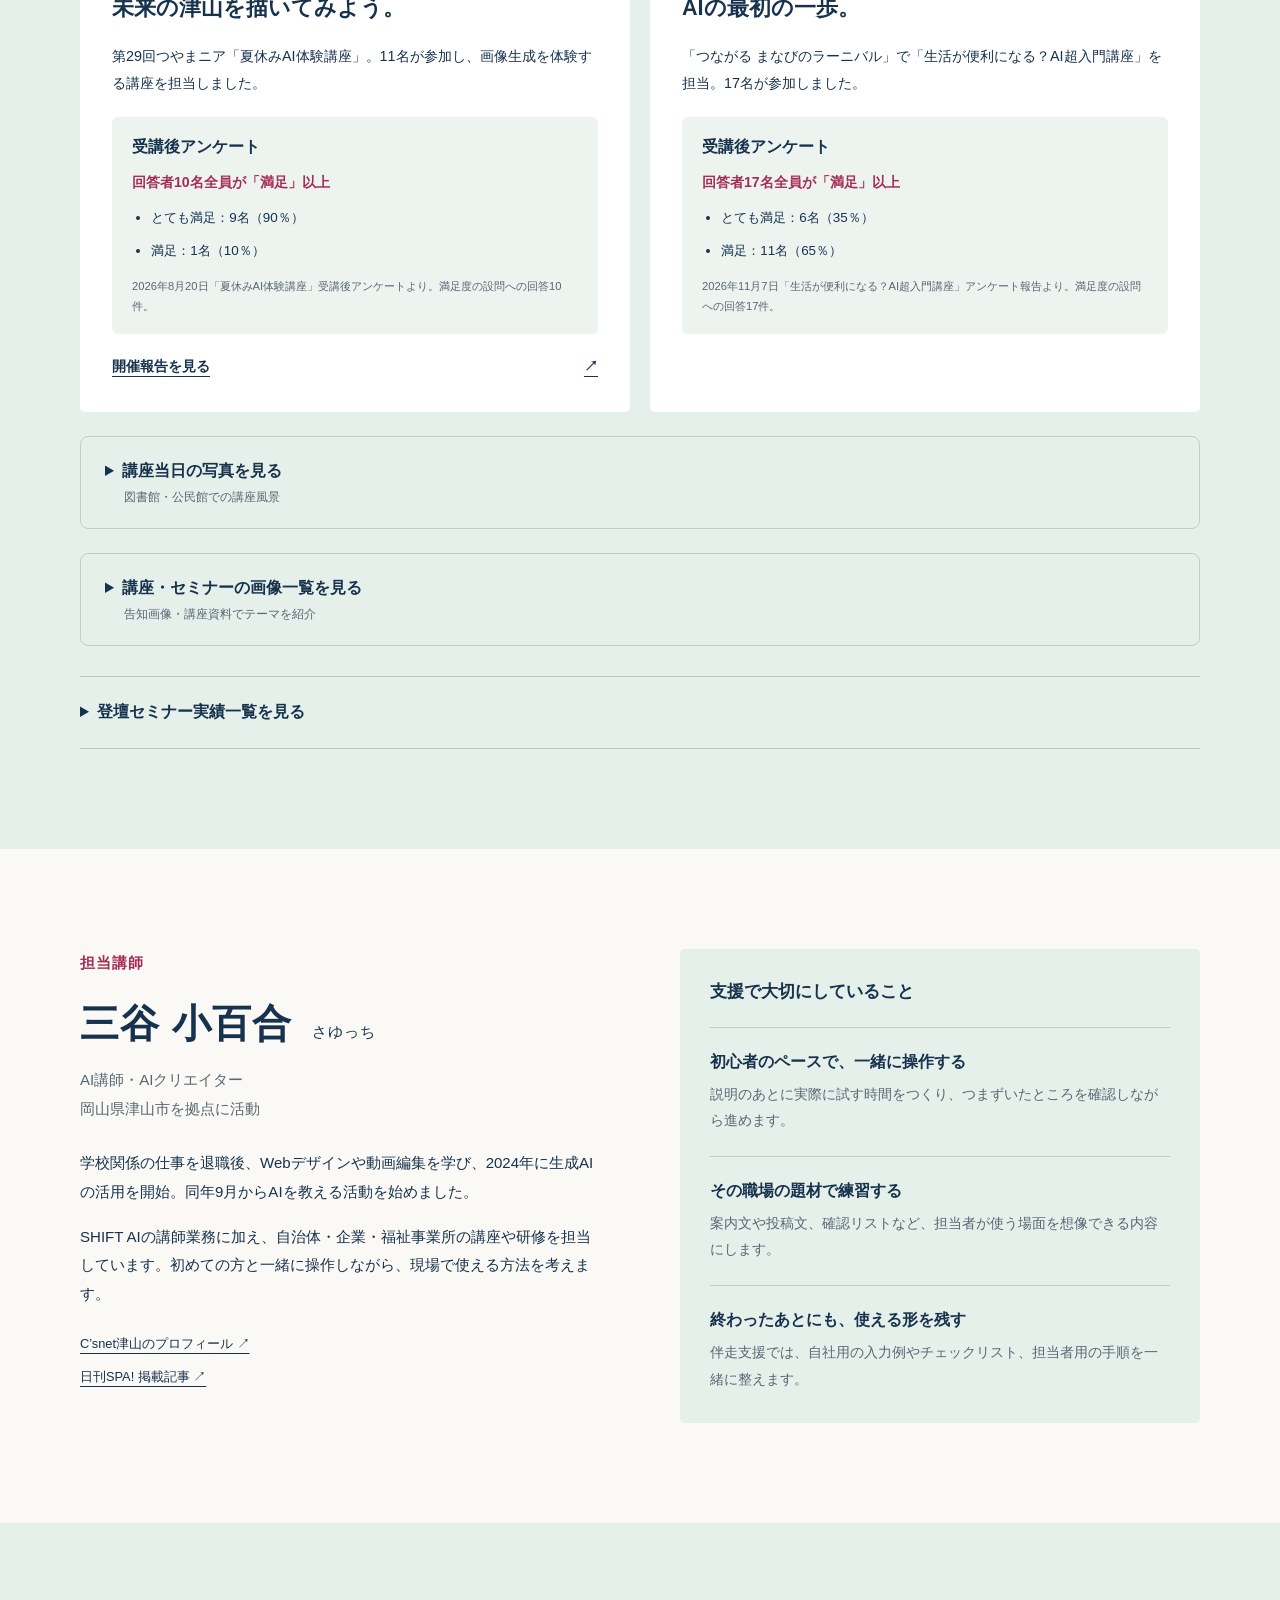
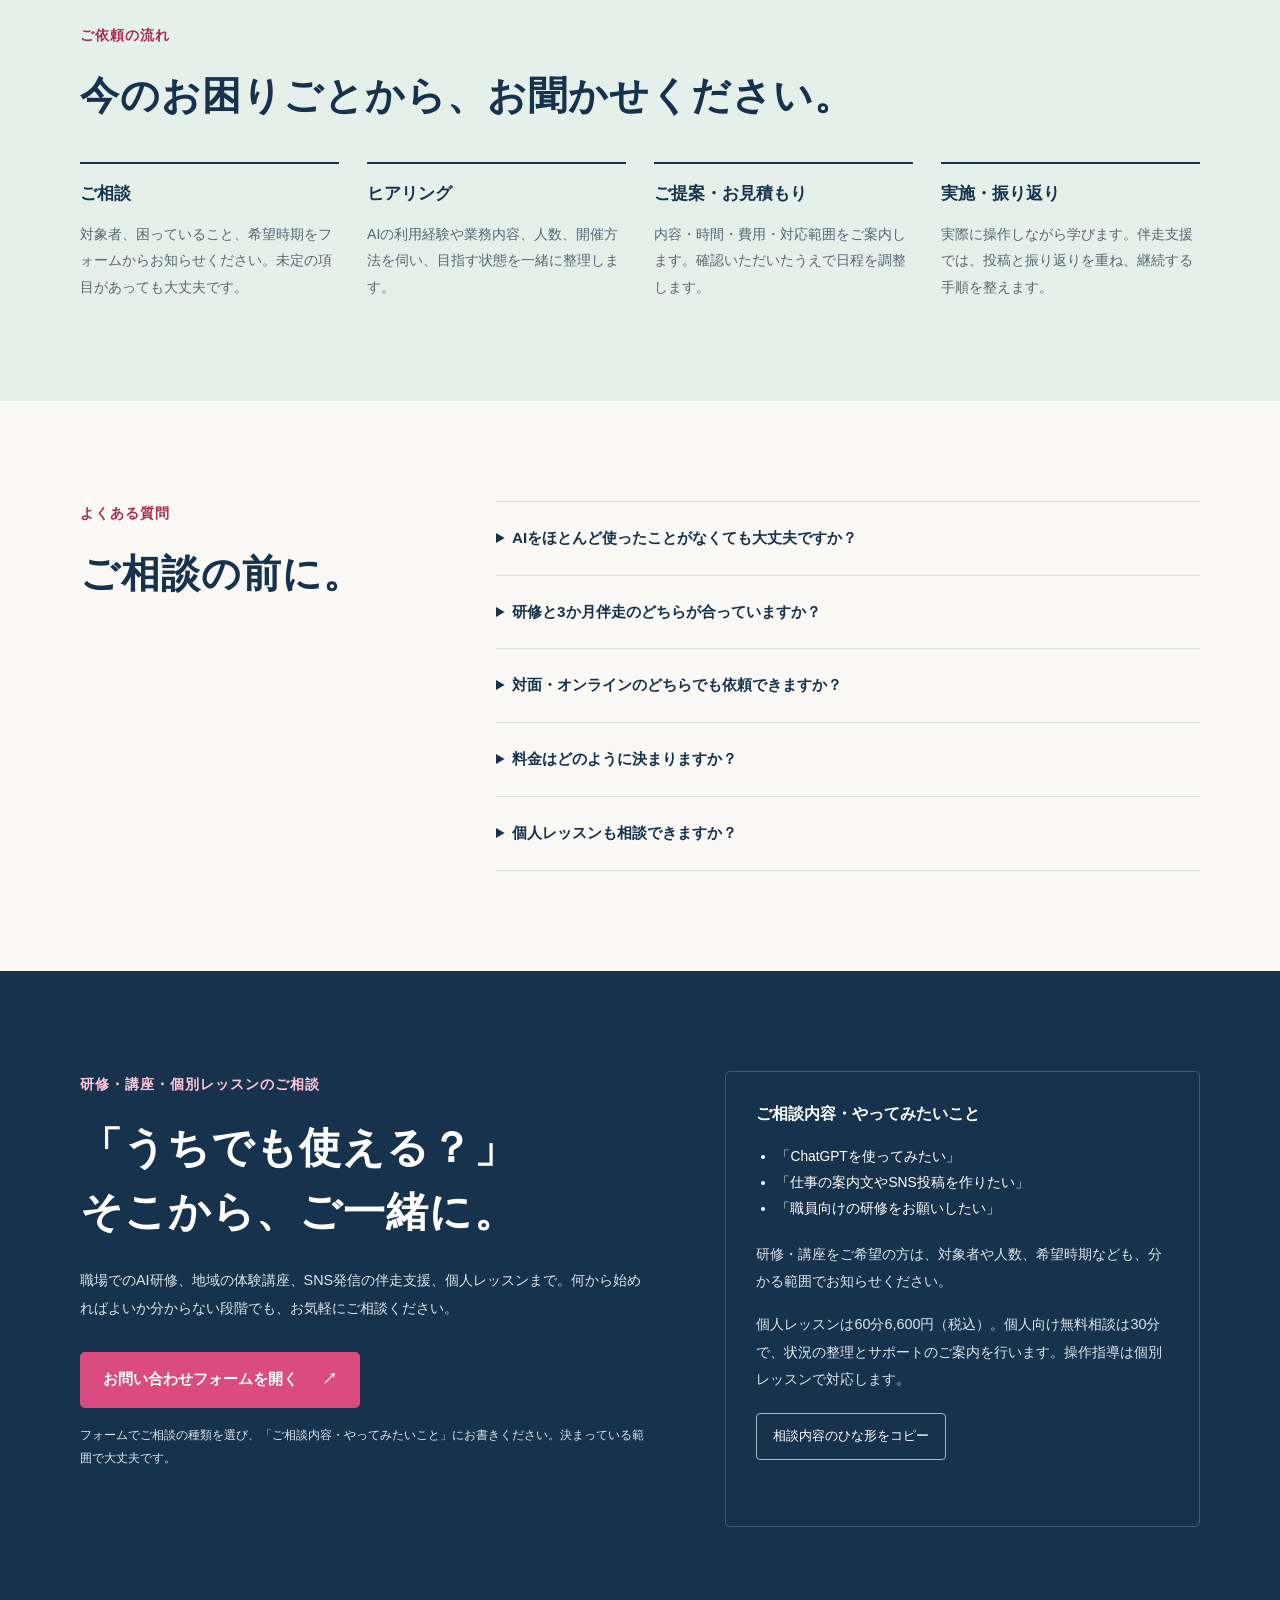
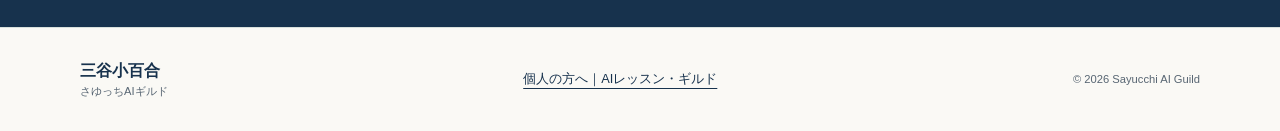
==== commit fa720f8f: "公民館と図書館の講座事例に満足度アンケート結果を追加" ====
--- a/index.html
+++ b/index.html
@@ -15,7 +15,7 @@
   <link rel="icon" href="./assets/logo.webp">
   <link rel="stylesheet" href="./home.css">
   <script src="./home.js" defer></script>
-  <link rel="stylesheet" href="./seminar-gallery.css?v=20261127-survey">
+  <link rel="stylesheet" href="./seminar-gallery.css?v=20261127-surveys">
   <script src="./seminar-gallery.js" defer></script>
 </head>
 <body>
@@ -39,7 +39,7 @@
 
 <section class="section tinted" id="cases"><div class="wrap"><div class="section-heading"><p class="eyebrow">実績・事例</p><h2>それぞれの現場に、<br class="mobile-break">身近なAIの使い方を。</h2><p>職場での実務活用と、地域の初心者向け講座。代表的な3事例をご紹介します。</p></div>
   <article class="case case-main"><div class="case-visual"><div class="case-title"><h3>文章・確認リスト・チラシ画像を、<br/>仕事の中でどう作るか。</h3><p class="case-number">22<span>名参加</span></p></div><figure class="event-photo case-training-photo"><a aria-label="福祉職員向けAI研修の写真を拡大" class="event-photo-link" data-caption="2026年9月7日｜福祉職員向け「はじめてのAI活用講座」の様子" data-seminar-image="" href="./assets/events/20260907-welfare-training.webp"><img alt="投影画面とパソコンを使って説明する、福祉職員向けAI研修の講師" decoding="async" height="659" loading="lazy" src="./assets/events/20260907-welfare-training-thumb.webp" width="900"/></a><figcaption>福祉職員向け「はじめてのAI活用講座」の様子</figcaption></figure></div><div class="case-detail"><p class="case-meta">福祉職員向け／2026年9月7日</p><p>福祉事業所向け研修<br/>「はじめてのAI活用講座」</p><h4>扱った内容</h4><p>ChatGPTを使った文章の作成・整理、確認リスト作成、チラシ画像づくりを体験していただきました。</p><h4>大切にしたこと</h4><p>個人情報の取り扱い、AIに入力する情報の確認、職場でのルールづくりも含めて紹介しました。</p><section class="case-survey" aria-labelledby="case-survey-title"><h4 id="case-survey-title">受講後アンケート</h4><ul><li><strong>17名全員</strong>が「分かりやすかった」「とても分かりやすかった」と回答</li><li><strong>17名全員</strong>が「仕事に役立ちそう」「とても役立ちそう」と回答</li></ul><p class="case-survey-note">参加者22名のうち17名が回答（2026年9月7日実施）。仕事への有用性は受講直後の感想です。</p></section></div></article>
-  <div class="case-grid"><article class="case"><figure class="event-photo"><a aria-label="夏休みAI体験講座の講師と投影資料の写真を拡大" class="event-photo-link" data-caption="2026年8月20日｜佐良山公民館「夏休みAI体験講座」の講師と投影資料" data-seminar-image="" href="./assets/events/20260820-8169.webp"><img alt="佐良山公民館「夏休みAI体験講座」の講師と投影資料" decoding="async" height="675" loading="lazy" src="./assets/events/20260820-8169-thumb.webp" width="900"/></a><figcaption>佐良山公民館「夏休みAI体験講座」の講師と投影資料</figcaption></figure><p class="case-meta">津山市・佐良山公民館／2026年8月20日</p><h3>AIを使って、<br/>未来の津山を描いてみよう。</h3><p>第29回つやまニア「夏休みAI体験講座」。11名が参加し、画像生成を体験する講座を担当しました。</p><a class="text-link" href="https://x.com/sayucchi35/status/2090363662162944113" rel="noopener noreferrer" target="_blank">開催報告を見る <span aria-hidden="true">↗</span></a></article><article class="case"><figure class="event-photo"><a aria-label="津山市立図書館でのAI超入門講座の写真を拡大" class="event-photo-link" data-caption="2026年11月7日｜津山市立図書館でのAI超入門講座" data-seminar-image="" href="./assets/events/20261107-8706.webp"><img alt="津山市立図書館でのAI超入門講座" decoding="async" height="675" loading="lazy" src="./assets/events/20261107-8706-thumb.webp" width="900"/></a><figcaption>津山市立図書館でのAI超入門講座</figcaption></figure><p class="case-meta">津山市立図書館／2026年11月7日</p><h3>暮らしの中で使う、<br/>AIの最初の一歩。</h3><p>「つながる まなびのラーニバル」で「生活が便利になる？AI超入門講座」を担当。17名が参加しました。</p><p class="case-source">最新の登壇セミナー実績一覧に基づく記録。</p></article></div>
+  <div class="case-grid"><article class="case"><figure class="event-photo"><a aria-label="夏休みAI体験講座の講師と投影資料の写真を拡大" class="event-photo-link" data-caption="2026年8月20日｜佐良山公民館「夏休みAI体験講座」の講師と投影資料" data-seminar-image="" href="./assets/events/20260820-8169.webp"><img alt="佐良山公民館「夏休みAI体験講座」の講師と投影資料" decoding="async" height="675" loading="lazy" src="./assets/events/20260820-8169-thumb.webp" width="900"/></a><figcaption>佐良山公民館「夏休みAI体験講座」の講師と投影資料</figcaption></figure><p class="case-meta">津山市・佐良山公民館／2026年8月20日</p><h3>AIを使って、<br/>未来の津山を描いてみよう。</h3><p>第29回つやまニア「夏休みAI体験講座」。11名が参加し、画像生成を体験する講座を担当しました。</p><section aria-labelledby="summer-survey-title" class="case-survey"><h4 id="summer-survey-title">受講後アンケート</h4><p class="survey-result"><strong>回答者10名全員が「満足」以上</strong></p><ul><li>とても満足：9名（90％）</li><li>満足：1名（10％）</li></ul><p class="case-survey-note">2026年8月20日「夏休みAI体験講座」受講後アンケートより。満足度の設問への回答10件。</p></section><a class="text-link" href="https://x.com/sayucchi35/status/2090363662162944113" rel="noopener noreferrer" target="_blank">開催報告を見る <span aria-hidden="true">↗</span></a></article><article class="case"><figure class="event-photo"><a aria-label="津山市立図書館でのAI超入門講座の写真を拡大" class="event-photo-link" data-caption="2026年11月7日｜津山市立図書館でのAI超入門講座" data-seminar-image="" href="./assets/events/20261107-8706.webp"><img alt="津山市立図書館でのAI超入門講座" decoding="async" height="675" loading="lazy" src="./assets/events/20261107-8706-thumb.webp" width="900"/></a><figcaption>津山市立図書館でのAI超入門講座</figcaption></figure><p class="case-meta">津山市立図書館／2026年11月7日</p><h3>暮らしの中で使う、<br/>AIの最初の一歩。</h3><p>「つながる まなびのラーニバル」で「生活が便利になる？AI超入門講座」を担当。17名が参加しました。</p><section aria-labelledby="library-survey-title" class="case-survey"><h4 id="library-survey-title">受講後アンケート</h4><p class="survey-result"><strong>回答者17名全員が「満足」以上</strong></p><ul><li>とても満足：6名（35％）</li><li>満足：11名（65％）</li></ul><p class="case-survey-note">2026年11月7日「生活が便利になる？AI超入門講座」アンケート報告より。満足度の設問への回答17件。</p></section></article></div>
   <details class="evidence-fold"><summary>講座当日の写真を見る<span>図書館・公民館での講座風景</span></summary><div class="evidence-fold-content"><section class="event-photos" id="event-photos" aria-labelledby="event-photos-title"><div class="seminar-heading"><p>講座当日の様子</p><h3 id="event-photos-title">参加者と一緒に学ぶ、AIの最初の一歩。</h3><p>2026年11月7日／津山市立図書館「つながる まなびのラーニバル」<br>「生活が便利になる？AI超入門講座」の様子です。</p></div><div class="event-photo-grid"><figure class="event-photo"><a class="event-photo-link" data-seminar-image href="./assets/events/20261107-8706.webp" data-caption="2026年11月7日｜スライドを使いながら、AIについて説明する三谷小百合" aria-label="スライドを使いながら、AIについて説明する三谷小百合の写真を拡大"><img src="./assets/events/20261107-8706-thumb.webp" width="900" height="675" alt="スライドを使いながら、AIについて説明する三谷小百合" loading="lazy" decoding="async"></a><figcaption>スライドを使いながら、AIについて説明する三谷小百合</figcaption></figure><figure class="event-photo"><a class="event-photo-link" data-seminar-image href="./assets/events/20261107-8708.webp" data-caption="2026年11月7日｜参加者への問いかけを交えながら進める講座" aria-label="参加者への問いかけを交えながら進める講座の写真を拡大"><img src="./assets/events/20261107-8708-thumb.webp" width="900" height="675" alt="参加者への問いかけを交えながら進める講座" loading="lazy" decoding="async"></a><figcaption>参加者への問いかけを交えながら進める講座</figcaption></figure><figure class="event-photo"><a class="event-photo-link" data-seminar-image href="./assets/events/20261107-8707.webp" data-caption="2026年11月7日｜「これなら使えそう」を見つける、初心者向けの講座" aria-label="「これなら使えそう」を見つける、初心者向けの講座の写真を拡大"><img src="./assets/events/20261107-8707-thumb.webp" width="675" height="900" alt="「これなら使えそう」を見つける、初心者向けの講座" loading="lazy" decoding="async"></a><figcaption>「これなら使えそう」を見つける、初心者向けの講座</figcaption></figure></div></section>
 <section class="event-photos" id="sarayama-photos" aria-labelledby="sarayama-photos-title"><div class="seminar-heading"><p>夏休みAI体験講座</p><h3 id="sarayama-photos-title">一人ひとりの「やってみたい」を、一緒に。</h3><p>2026年8月20日／佐良山公民館<br>第29回つやまニア「AIを使って、未来の津山を描いてみよう」の様子です。</p></div><div class="event-photo-grid"><figure class="event-photo"><a class="event-photo-link" data-seminar-image href="./assets/events/20260820-8184.webp" data-caption="2026年8月20日｜スマホのChatGPT画面を投影しながら使い方を説明" aria-label="スマホのChatGPT画面を投影しながら使い方を説明の写真を拡大"><img src="./assets/events/20260820-8184-thumb.webp" width="900" height="675" alt="スマホのChatGPT画面を投影しながら使い方を説明" loading="lazy" decoding="async"></a><figcaption>スマホのChatGPT画面を投影しながら使い方を説明</figcaption></figure><figure class="event-photo"><a class="event-photo-link" data-seminar-image href="./assets/events/20260820-8169.webp" data-caption="2026年8月20日｜「未来の津山」をテーマにしたAI体験講座" aria-label="「未来の津山」をテーマにしたAI体験講座の写真を拡大"><img src="./assets/events/20260820-8169-thumb.webp" width="900" height="675" alt="「未来の津山」をテーマにしたAI体験講座" loading="lazy" decoding="async"></a><figcaption>「未来の津山」をテーマにしたAI体験講座</figcaption></figure><figure class="event-photo"><a class="event-photo-link" data-seminar-image href="./assets/events/20260820-8215.webp" data-caption="2026年8月20日｜参加者のアイデアをもとに描いた「未来の津山」" aria-label="参加者のアイデアをもとに描いた「未来の津山」の写真を拡大"><img src="./assets/events/20260820-8215-thumb.webp" width="900" height="675" alt="参加者のアイデアをもとに描いた「未来の津山」" loading="lazy" decoding="async"></a><figcaption>参加者のアイデアをもとに描いた「未来の津山」</figcaption></figure></div></section>
 
--- a/seminar-gallery.css
+++ b/seminar-gallery.css
@@ -34,7 +34,12 @@
 .case-survey li { font-size: .84rem; line-height: 1.85; }
 .case-survey li + li { margin-top: 8px; }
 .case-survey strong { color: #a52c57; }
-.case-main .case-survey-note { margin: 12px 0 0; font-size: .7rem; line-height: 1.8; color: #586673; }
+.case .case-survey-note { margin: 12px 0 0; font-size: .7rem; line-height: 1.8; color: #586673; }
+.case-grid .case { display: flex; flex-direction: column; }
+.case-grid .case > .case-survey { margin-top: 20px; }
+.case-grid .case-survey h4 { margin: 0 0 10px; }
+.case-grid .case-survey .survey-result { margin: 0 0 10px; font-size: .88rem; }
+.case-grid .case > .text-link { margin-top: 20px; }
 @media (max-width: 740px) {
  .case-main { padding: 26px; grid-template-columns: 1fr; gap: 26px; }
  .case-visual .case-title { gap: 12px; }
